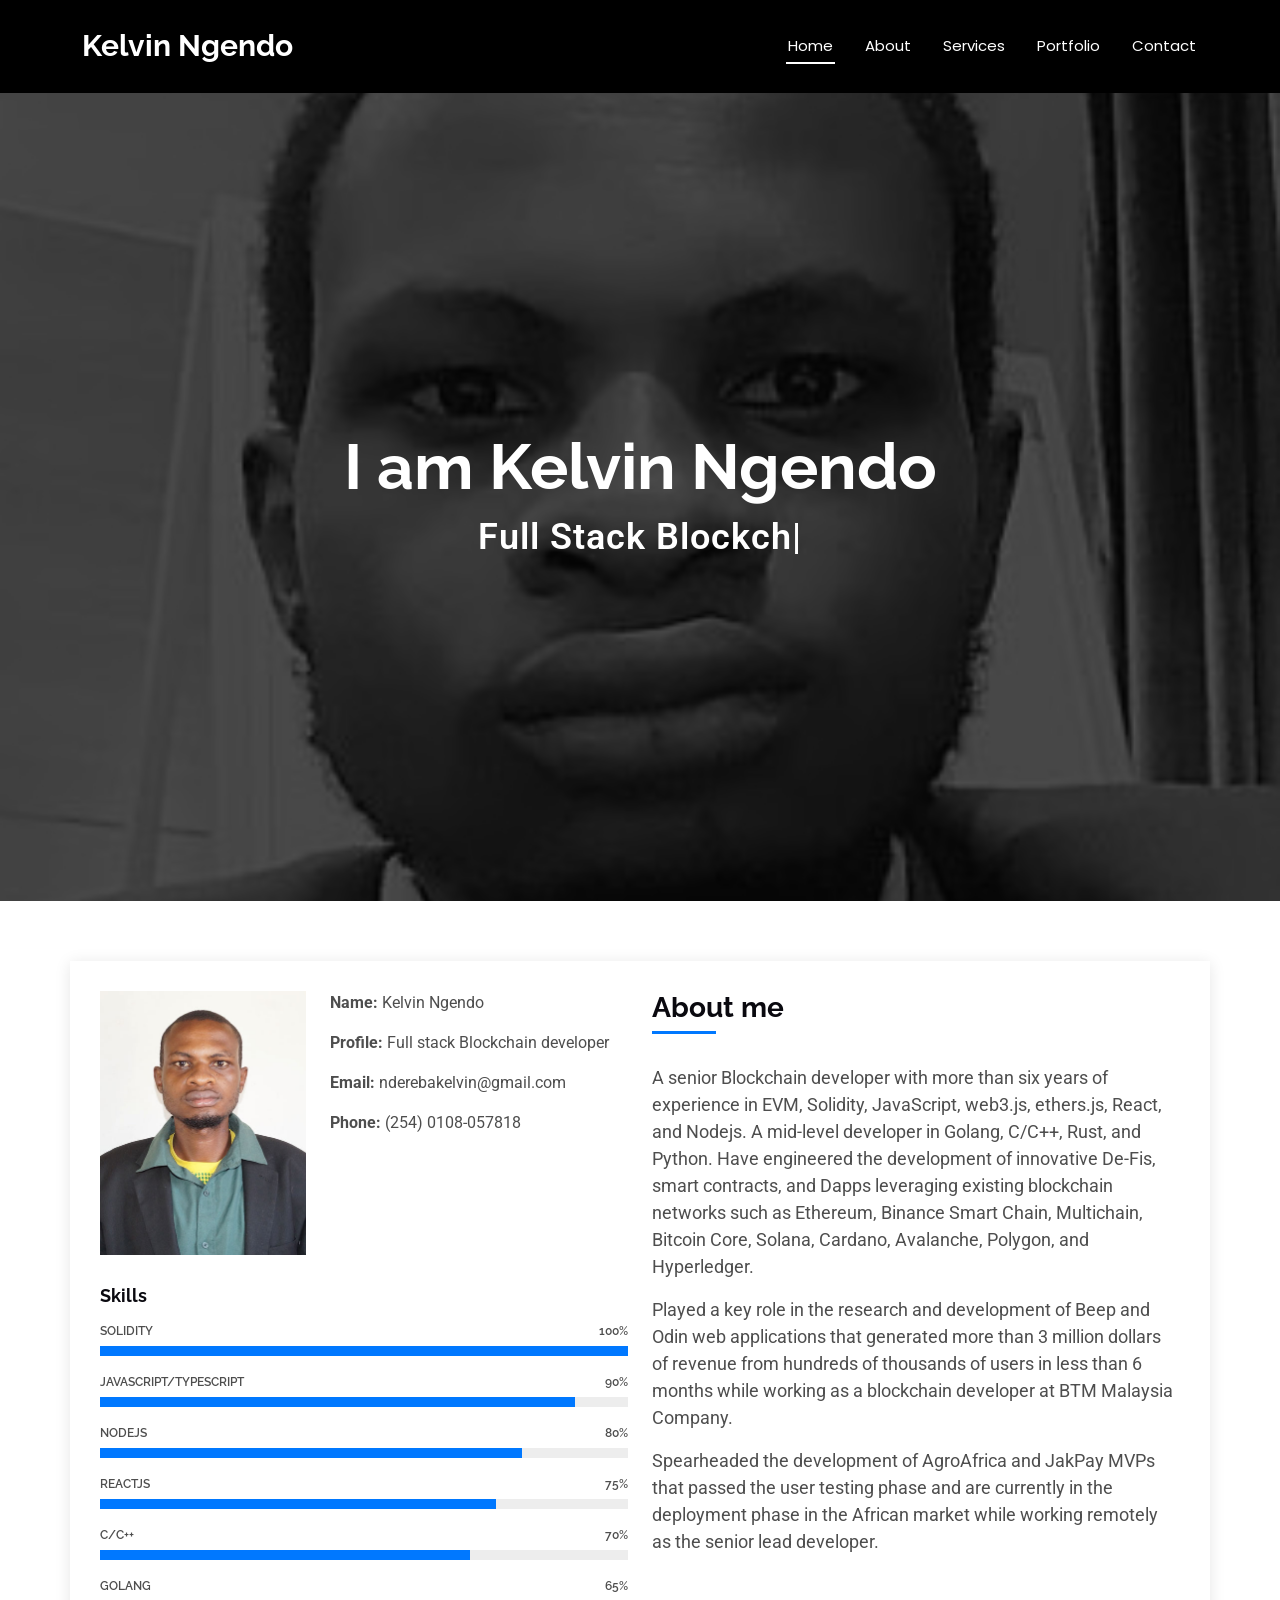
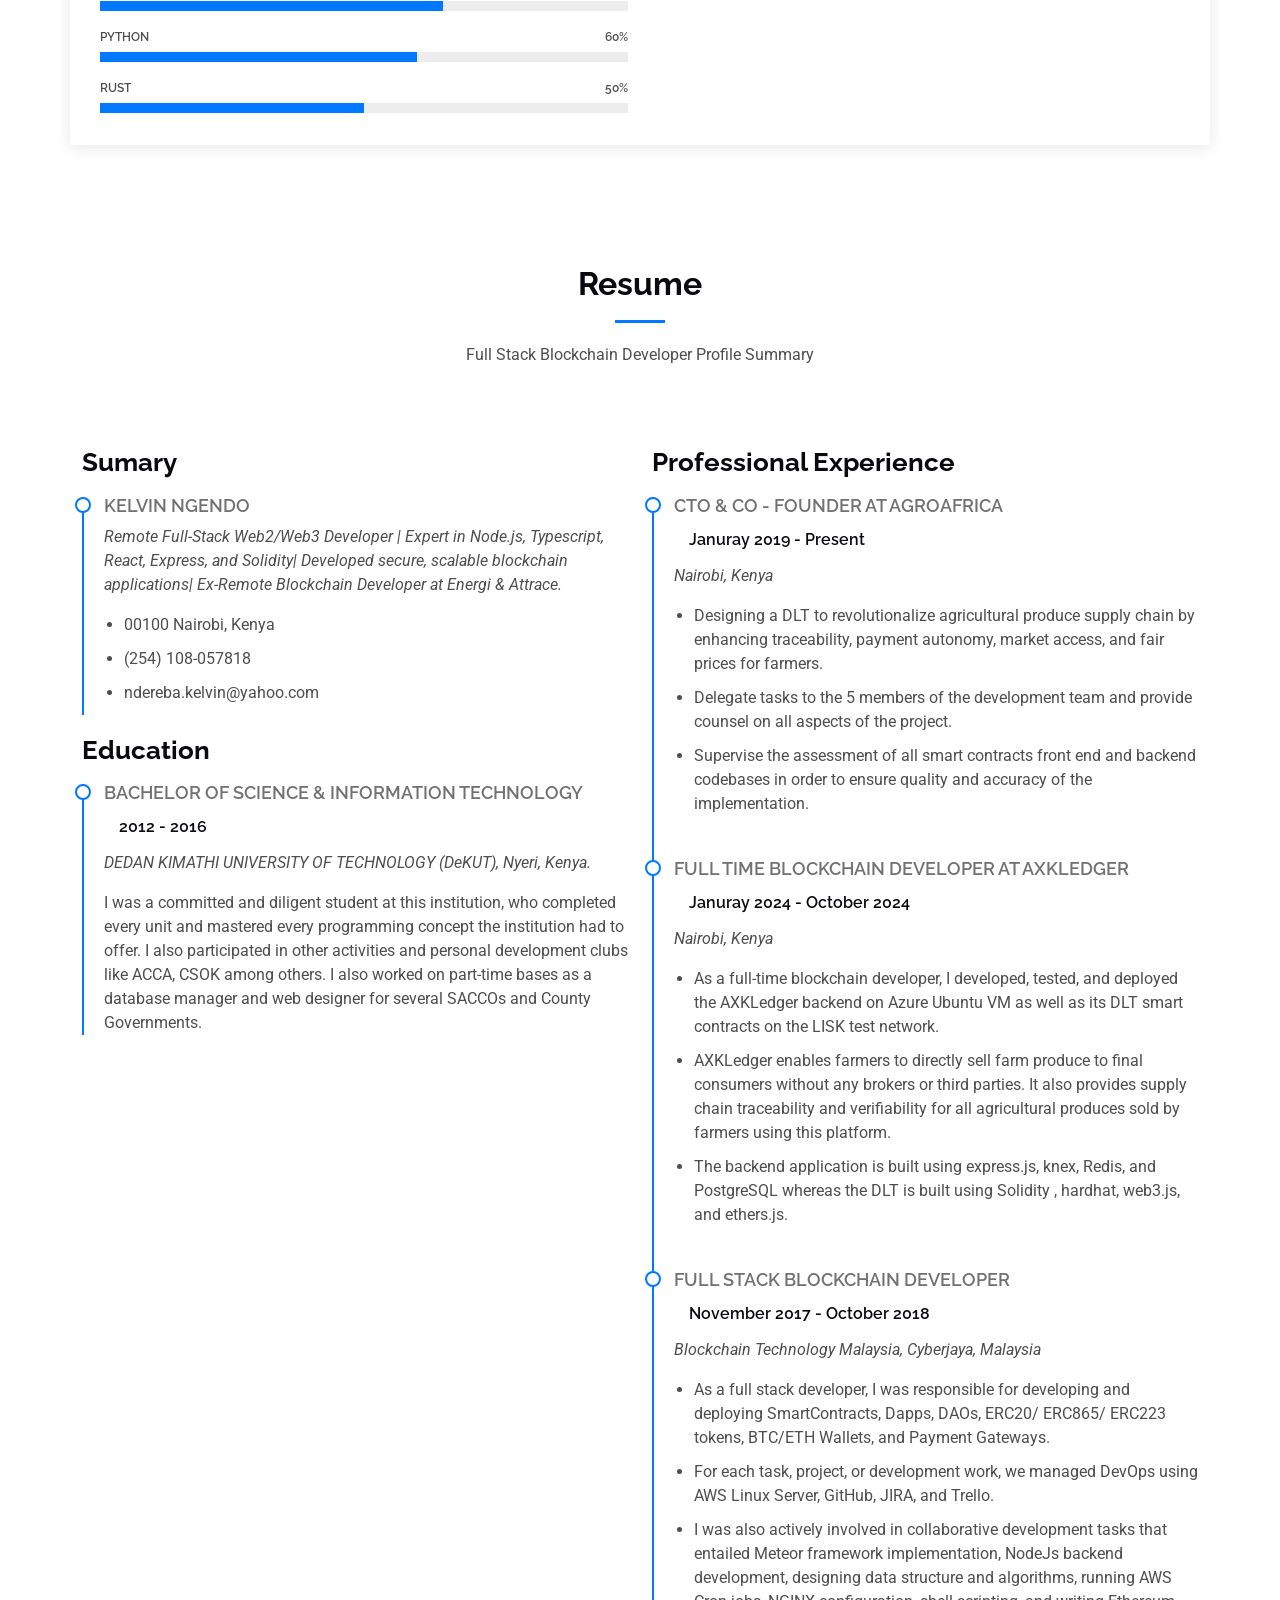
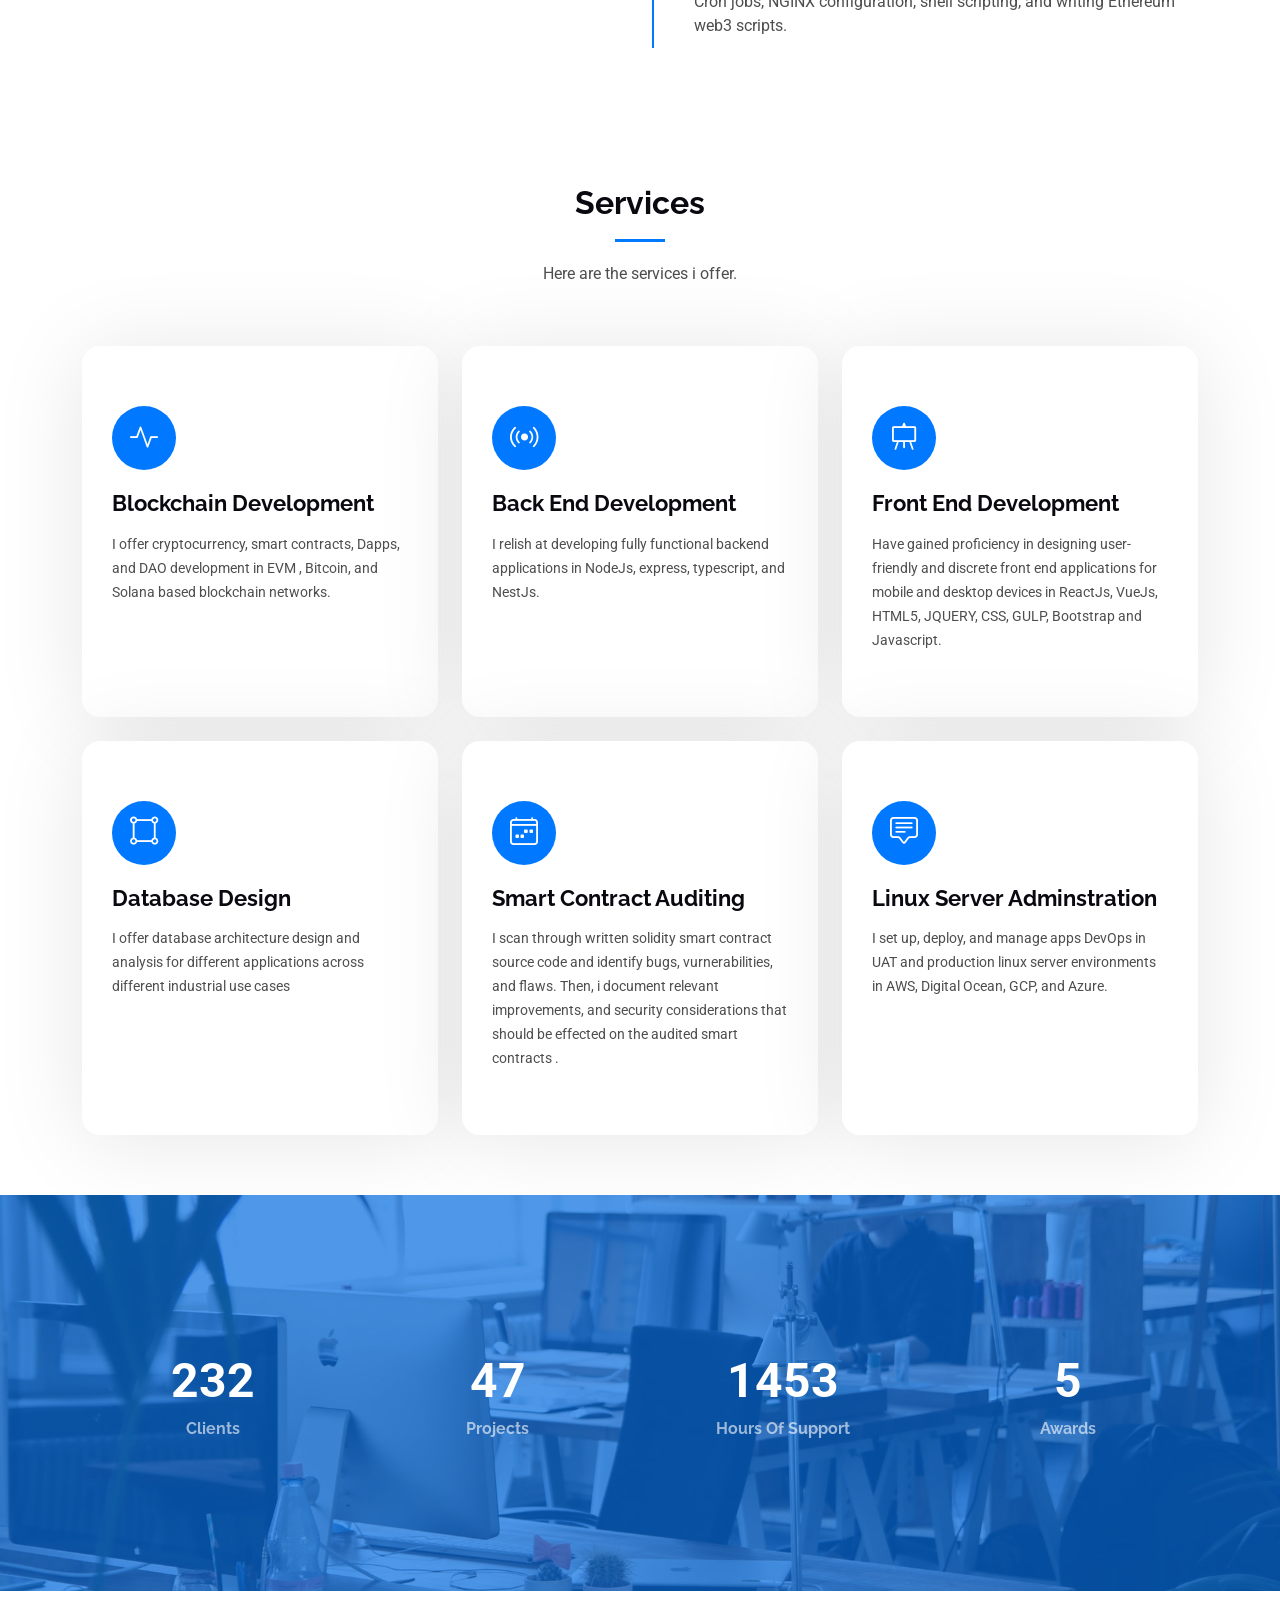
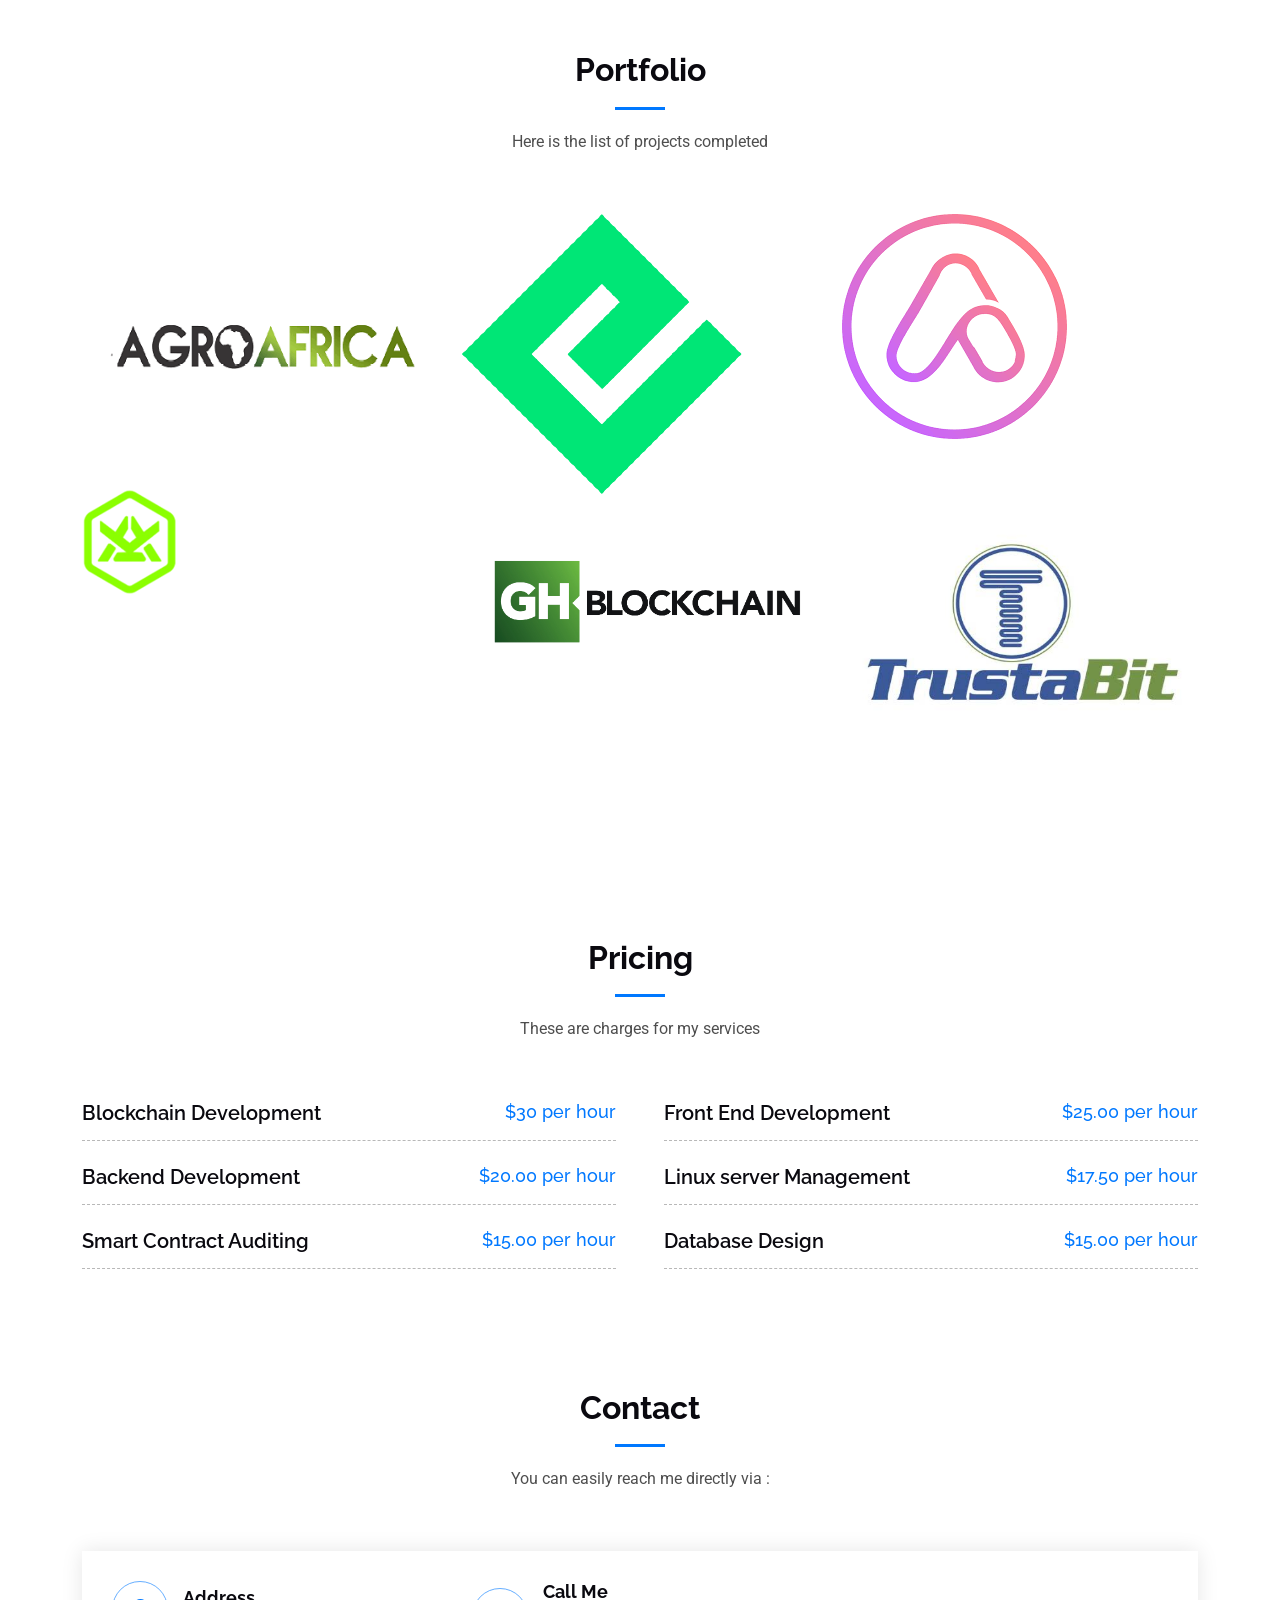
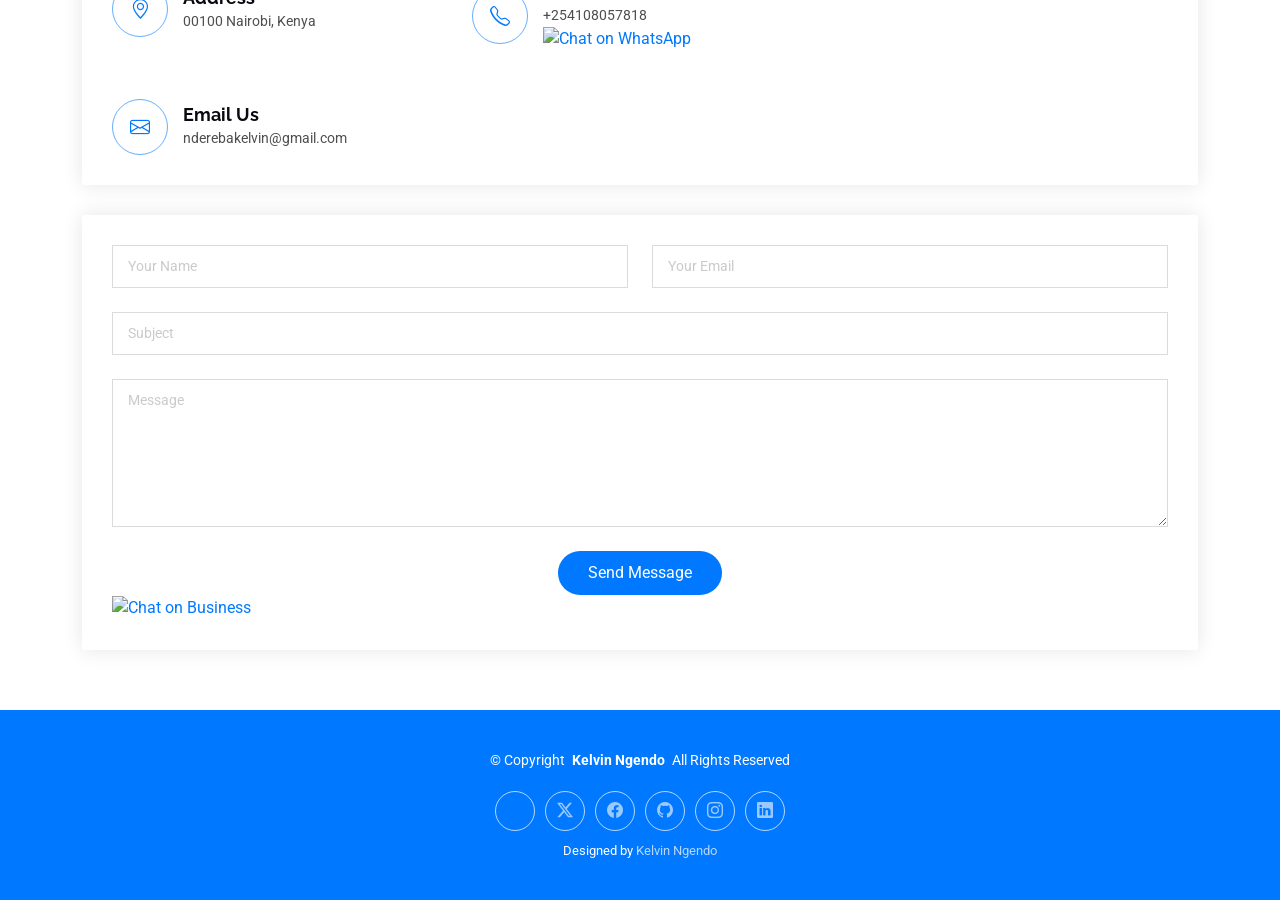
==== index.html @ bc934360 "fix-percentages-v1" ====
<!DOCTYPE html>
<html lang="en">

<head>
  <meta charset="utf-8">
  <meta content="width=device-width, initial-scale=1.0" name="viewport">
  <title>Index - Kelvin Ngendo</title>
  <meta name="description" content="">
  <meta name="keywords" content="">

  <!-- Favicons -->
  <link href="assets/img/favicon.jpg" rel="icon">
  <link href="assets/img/apple-touch-icon.png" rel="apple-touch-icon">

  <!-- Fonts -->
  <link href="https://fonts.googleapis.com" rel="preconnect">
  <link href="https://fonts.gstatic.com" rel="preconnect" crossorigin>
  <link href="https://fonts.googleapis.com/css2?family=Roboto:ital,wght@0,100;0,300;0,400;0,500;0,700;0,900;1,100;1,300;1,400;1,500;1,700;1,900&family=Poppins:ital,wght@0,100;0,200;0,300;0,400;0,500;0,600;0,700;0,800;0,900;1,100;1,200;1,300;1,400;1,500;1,600;1,700;1,800;1,900&family=Raleway:ital,wght@0,100;0,200;0,300;0,400;0,500;0,600;0,700;0,800;0,900;1,100;1,200;1,300;1,400;1,500;1,600;1,700;1,800;1,900&display=swap" rel="stylesheet">

  <!-- Vendor CSS Files -->
  <link href="assets/vendor/bootstrap/css/bootstrap.min.css" rel="stylesheet">
  <link href="assets/vendor/bootstrap-icons/bootstrap-icons.css" rel="stylesheet">
  <link href="assets/vendor/aos/aos.css" rel="stylesheet">
  <link href="assets/vendor/glightbox/css/glightbox.min.css" rel="stylesheet">
  <link href="assets/vendor/swiper/swiper-bundle.min.css" rel="stylesheet">

  <!-- Main CSS File -->
  <link href="assets/css/main.css" rel="stylesheet">

  <!-- =======================================================
  * Template Name: Kelvin Ngendo
  * Template URL: https://github.com/NderKev/Kelvin Ngendo-bootstrap-portfolio-html-template/
  * Updated: Aug 07 2024 with Bootstrap v5.3.3
  * Author: github.com/NderKev
  * License: https://github.com/NderKev/license/
  ======================================================== -->
</head>

<body class="index-page">

  <header id="header" class="header d-flex align-items-center sticky-top">
    <div class="container-fluid container-xl position-relative d-flex align-items-center justify-content-between">

      <a href="index.html" class="logo d-flex align-items-center">
        <!-- Uncomment the line below if you also wish to use an image logo -->
        <!-- <img src="assets/img/logo.png" alt=""> -->
        <h1 class="sitename">Kelvin Ngendo</h1>
      </a>

      <nav id="navmenu" class="navmenu">
        <ul>
          <li><a href="#hero" class="active">Home<br></a></li>
          <li><a href="#about">About</a></li>
          <li><a href="#services">Services</a></li>
          <li><a href="#portfolio">Portfolio</a></li>
          <!-- <li class="dropdown"><a href="#"><span>Dropdown</span> <i class="bi bi-chevron-down toggle-dropdown"></i></a>
            <ul>
              <li><a href="#">Dropdown 1</a></li>
              <li class="dropdown"><a href="#"><span>Deep Dropdown</span> <i class="bi bi-chevron-down toggle-dropdown"></i></a>
                <ul>
                  <li><a href="#">Deep Dropdown 1</a></li>
                  <li><a href="#">Deep Dropdown 2</a></li>
                  <li><a href="#">Deep Dropdown 3</a></li>
                  <li><a href="#">Deep Dropdown 4</a></li>
                  <li><a href="#">Deep Dropdown 5</a></li>
                </ul>
              </li>
              <li><a href="#">Dropdown 2</a></li>
              <li><a href="#">Dropdown 3</a></li>
              <li><a href="#">Dropdown 4</a></li>
            </ul>
          </li> -->
          <li><a href="#contact">Contact</a></li>
        </ul>
        <i class="mobile-nav-toggle d-xl-none bi bi-list"></i>
      </nav>

    </div>
  </header>

  <main class="main">

    <!-- Hero Section -->
    <section id="hero" class="hero section dark-background">

      <img src="assets/img/kev.jpg" alt="" data-aos="fade-in">

      <div class="container d-flex flex-column align-items-center justify-content-center text-center" data-aos="fade-up" data-aos-delay="100">
        <h2>I am Kelvin Ngendo</h2>
        <p><span class="typed" data-typed-items="Full Stack Blockchain Developer, Cryptographer, Freelancer"></span></p>
      </div>

    </section><!-- /Hero Section -->

    <!-- About Section -->
    <section id="about" class="about section">

      <div class="container" data-aos="fade-up" data-aos-delay="100">

        <div class="row gy-4">
          <div class="col-md-6">

            <div class="row justify-content-between gy-4">
              <div class="col-lg-5">
                <img src="assets/img/p.jpg" class="img-fluid" alt="">
              </div>
              <div class="col-lg-7 about-info">
                <p><strong>Name: </strong> <span>Kelvin Ngendo</span></p>
                <p><strong>Profile: </strong> <span>Full stack Blockchain developer</span></p>
                <p><strong>Email: </strong> <span>nderebakelvin@gmail.com</span></p>
                <p><strong>Phone: </strong> <span>(254) 0108-057818</span></p>
              </div>
            </div>

            <div class="skills-content skills-animation">

              <h5>Skills</h5>

              <div class="progress">
                <span class="skill"><span>Solidity</span> <i class="val">100%</i></span>
                <div class="progress-bar-wrap">
                  <div class="progress-bar" role="progressbar" aria-valuenow="100" aria-valuemin="0" aria-valuemax="100"></div>
                </div>
              </div><!-- End Skills Item -->

              <div class="progress">
                <span class="skill"><span>Javascript/Typescript</span> <i class="val">90%</i></span>
                <div class="progress-bar-wrap">
                  <div class="progress-bar" role="progressbar" aria-valuenow="90" aria-valuemin="0" aria-valuemax="100"></div>
                </div>
              </div><!-- End Skills Item -->

              <div class="progress">
                <span class="skill"><span>Nodejs</span> <i class="val">80%</i></span>
                <div class="progress-bar-wrap">
                  <div class="progress-bar" role="progressbar" aria-valuenow="80" aria-valuemin="0" aria-valuemax="100"></div>
                </div>
              </div><!-- End Skills Item -->

              <div class="progress">
                <span class="skill"><span>Reactjs</span> <i class="val">75%</i></span>
                <div class="progress-bar-wrap">
                  <div class="progress-bar" role="progressbar" aria-valuenow="75" aria-valuemin="0" aria-valuemax="100"></div>
                </div>
              </div><!-- End Skills Item -->

              <div class="progress">
                <span class="skill"><span>C/C++</span> <i class="val">70%</i></span>
                <div class="progress-bar-wrap">
                  <div class="progress-bar" role="progressbar" aria-valuenow="70" aria-valuemin="0" aria-valuemax="100"></div>
                </div>
              </div><!-- End Skills Item -->

              <div class="progress">
                <span class="skill"><span>Golang</span> <i class="val">65%</i></span>
                <div class="progress-bar-wrap">
                  <div class="progress-bar" role="progressbar" aria-valuenow="65" aria-valuemin="0" aria-valuemax="100"></div>
                </div>
              </div><!-- End Skills Item -->

              <div class="progress">
                <span class="skill"><span>Python</span> <i class="val">60%</i></span>
                <div class="progress-bar-wrap">
                  <div class="progress-bar" role="progressbar" aria-valuenow="60" aria-valuemin="0" aria-valuemax="100"></div>
                </div>
              </div><!-- End Skills Item -->

              <div class="progress">
                <span class="skill"><span>RUST</span> <i class="val">50%</i></span>
                <div class="progress-bar-wrap">
                  <div class="progress-bar" role="progressbar" aria-valuenow="50" aria-valuemin="0" aria-valuemax="100"></div>
                </div>
              </div><!-- End Skills Item -->

            </div>
          </div>

          <div class="col-md-6">
            <div class="about-me">
              <h4>About me</h4>
              <p>
                A senior Blockchain developer with more than six years of experience in EVM, Solidity, JavaScript,
                web3.js, ethers.js, React, and Nodejs. A mid-level developer in Golang, C/C++, Rust, and Python.
                Have engineered the development of innovative De-Fis, smart contracts, and Dapps leveraging
                existing blockchain networks such as Ethereum, Binance Smart Chain, Multichain, Bitcoin Core,
                Solana, Cardano, Avalanche, Polygon, and Hyperledger.
              </p>
              <p>
                Played a key role in the research and development of Beep and Odin web applications that
                generated more than 3 million dollars of revenue from hundreds of thousands of users in less than
                6 months while working as a blockchain developer at BTM Malaysia Company.
              </p>
              <p>
                Spearheaded the development of AgroAfrica and JakPay MVPs that passed the user testing phase
                and are currently in the deployment phase in the African market while working remotely as the
                senior lead developer.
              </p>
            </div>
          </div>
        </div>

      </div>

    </section><!-- /About Section -->

    <!-- Resume Section -->
    <section id="resume" class="resume section">

      <!-- Section Title -->
      <div class="container section-title" data-aos="fade-up">
        <h2>Resume</h2>
        <p>Full Stack Blockchain Developer Profile Summary</p>
      </div><!-- End Section Title -->

      <div class="container">

        <div class="row">

          <div class="col-lg-6" data-aos="fade-up" data-aos-delay="100">
            <h3 class="resume-title">Sumary</h3>

            <div class="resume-item pb-0">
              <h4>Kelvin Ngendo</h4>
              <p><em>Remote Full-Stack Web2/Web3 Developer | Expert in Node.js, Typescript, React, Express, and Solidity| Developed secure, scalable blockchain applications| Ex-Remote Blockchain Developer at Energi & Attrace.</em></p>
              <ul>
                <li>00100 Nairobi, Kenya</li>
                <li>(254) 108-057818</li>
                <li>ndereba.kelvin@yahoo.com</li>
              </ul>
            </div><!-- Edn Resume Item -->

            <h3 class="resume-title">Education</h3>
            <div class="resume-item">
              <h4>Bachelor of science  &amp; Information Technology </h4>
              <h5>2012 - 2016</h5>
              <p><em>DEDAN KIMATHI UNIVERSITY OF TECHNOLOGY (DeKUT), Nyeri, Kenya.</em></p>
              <p>I was a committed and diligent student at this institution, who completed every unit and mastered every programming concept the institution had to offer. I also participated in other activities and personal development clubs like ACCA, CSOK among others. I also worked on part-time bases as a database manager and web designer for several SACCOs and County Governments.</p>
            </div><!-- Edn Resume Item -->

          <!--  <div class="resume-item">
              <h4>Bachelor of Fine Arts &amp; Graphic Design</h4>
              <h5>2010 - 2014</h5>
              <p><em>Rochester Institute of Technology, Rochester, NY</em></p>
              <p>Quia nobis sequi est occaecati aut. Repudiandae et iusto quae reiciendis et quis Eius vel ratione eius unde vitae rerum voluptates asperiores voluptatem Earum molestiae consequatur neque etlon sader mart dila</p>
            </div>Edn Resume Item --> 

          </div>

          <div class="col-lg-6" data-aos="fade-up" data-aos-delay="200">
            <h3 class="resume-title">Professional Experience</h3>
         

            <div class="resume-item">
              <h4>CTO & Co - Founder at AgroAfrica</h4>
              <h5>Januray 2019 - Present</h5>
              <p><em>Nairobi, Kenya </em></p>
              <ul>
                <li>Designing a DLT to revolutionalize agricultural produce supply chain by enhancing traceability, payment autonomy, market access, and fair prices for farmers.</li>
                <li>Delegate tasks to the 5 members of the development team and provide counsel on all aspects of the project. </li>
                <li>Supervise the assessment of all smart contracts front end and backend codebases in order to ensure quality and accuracy of the implementation.</li>
              </ul>
            </div><!-- Edn Resume Item -->
            <div class="resume-item">
              <h4>Full Time Blockchain Developer at AXKLedger</h4>
              <h5>Januray 2024 - October 2024</h5>
              <p><em>Nairobi, Kenya </em></p>
              <ul>
                <li>As a full-time blockchain developer, I developed, tested, and deployed the
                  AXKLedger backend on Azure Ubuntu VM as well as its DLT smart contracts on
                  the LISK test network.</li>
                <li>AXKLedger enables farmers to directly sell farm produce to
                  final consumers without any brokers or third parties. It also provides supply chain
                  traceability and verifiability for all agricultural produces sold by farmers using this
                  platform. </li>
                <li>The backend application is built using express.js, knex, Redis, and
                  PostgreSQL whereas the DLT is built using Solidity , hardhat, web3.js, and
                  ethers.js.</li>
              </ul>
            </div><!-- Edn Resume Item -->

            <div class="resume-item">
              <h4>Full Stack blockchain Developer</h4>
              <h5>November 2017 - October 2018</h5>
              <p><em>Blockchain Technology Malaysia, Cyberjaya, Malaysia</em></p>
              <ul>
                <li>As a full stack developer, I was responsible for developing and deploying SmartContracts, Dapps, DAOs, ERC20/ ERC865/ ERC223 tokens, BTC/ETH Wallets, and Payment Gateways.  </li>
                <li> For each task, project, or development work, we managed DevOps using  AWS Linux Server, GitHub, JIRA, and Trello.</li>
                <li>I was also actively involved in collaborative development tasks that entailed Meteor framework implementation, NodeJs backend development, designing data structure and algorithms, running AWS Cron jobs, NGINX configuration, shell scripting,  and writing  Ethereum web3 scripts.</li>
              </ul>
            </div><!-- Edn Resume Item -->

          </div>

        </div>

      </div>

    </section><!-- /Resume Section -->

    <!-- Services Section -->
    <section id="services" class="services section">

      <!-- Section Title -->
      <div class="container section-title" data-aos="fade-up">
        <h2>Services</h2>
        <p>Here are the services i offer.
        </p>
      </div><!-- End Section Title -->

      <div class="container">

        <div class="row gy-4">

          <div class="col-lg-4 col-md-6" data-aos="fade-up" data-aos-delay="100">
            <div class="service-item  position-relative">
              <div class="icon">
                <i class="bi bi-activity"></i>
              </div>
              <a href="#" class="stretched-link">
                <h3>Blockchain Development</h3>
              </a>
              <p>I offer cryptocurrency, smart contracts, Dapps, and DAO development in EVM , Bitcoin, and Solana based blockchain networks.</p>
            </div>
          </div><!-- End Service Item -->

          <div class="col-lg-4 col-md-6" data-aos="fade-up" data-aos-delay="200">
            <div class="service-item position-relative">
              <div class="icon">
                <i class="bi bi-broadcast"></i>
              </div>
              <a href="#" class="stretched-link">
                <h3>Back End Development</h3>
              </a>
              <p>I relish at developing fully functional backend applications in NodeJs, express, typescript, and  NestJs.</p>
            </div>
          </div><!-- End Service Item -->

          <div class="col-lg-4 col-md-6" data-aos="fade-up" data-aos-delay="300">
            <div class="service-item position-relative">
              <div class="icon">
                <i class="bi bi-easel"></i>
              </div>
              <a href="#" class="stretched-link">
                <h3>Front End Development</h3>
              </a>
              <p>Have gained proficiency in designing user-friendly and discrete front end applications for mobile and desktop devices in ReactJs, VueJs, HTML5, JQUERY, CSS, GULP, Bootstrap and Javascript.</p>
            </div>
          </div><!-- End Service Item -->

          <div class="col-lg-4 col-md-6" data-aos="fade-up" data-aos-delay="400">
            <div class="service-item position-relative">
              <div class="icon">
                <i class="bi bi-bounding-box-circles"></i>
              </div>
              <a href="#" class="stretched-link">
                <h3>Database Design</h3>
              </a>
              <p>I offer database architecture design and analysis for different applications across different industrial use cases</p>
              <a href="#" class="stretched-link"></a>
            </div>
          </div><!-- End Service Item -->

          <div class="col-lg-4 col-md-6" data-aos="fade-up" data-aos-delay="500">
            <div class="service-item position-relative">
              <div class="icon">
                <i class="bi bi-calendar4-week"></i>
              </div>
              <a href="#" class="stretched-link">
                <h3>Smart Contract Auditing</h3>
              </a>
              <p> I scan through written solidity smart contract source code and identify bugs, vurnerabilities, and flaws. Then, i document relevant improvements, and security considerations that should be effected on the audited smart contracts .</p>
              <a href="#" class="stretched-link"></a>
            </div>
          </div><!-- End Service Item -->

          <div class="col-lg-4 col-md-6" data-aos="fade-up" data-aos-delay="600">
            <div class="service-item position-relative">
              <div class="icon">
                <i class="bi bi-chat-square-text"></i>
              </div>
              <a href="#" class="stretched-link">
                <h3>Linux Server Adminstration</h3>
              </a>
              <p> I set up, deploy, and manage apps DevOps in UAT and production linux server environments in AWS, Digital Ocean, GCP, and Azure. </p>
              <a href="#" class="stretched-link"></a>
            </div>
          </div><!-- End Service Item -->

        </div>

      </div>

    </section><!-- /Services Section -->

    <!-- Stats Section -->
    <section id="stats" class="stats section accent-background">

      <img src="assets/img/stats-bg.jpg" alt="" data-aos="fade-in">

      <div class="container position-relative" data-aos="fade-up" data-aos-delay="100">

        <div class="row gy-4">

          <div class="col-lg-3 col-md-6">
            <div class="stats-item text-center w-100 h-100">
              <span data-purecounter-start="0" data-purecounter-end="232" data-purecounter-duration="0" class="purecounter">232</span>
              <p>Clients</p>
            </div>
          </div><!-- End Stats Item -->

          <div class="col-lg-3 col-md-6">
            <div class="stats-item text-center w-100 h-100">
              <span data-purecounter-start="0" data-purecounter-end="47" data-purecounter-duration="0" class="purecounter">521</span>
              <p>Projects</p>
            </div>
          </div><!-- End Stats Item -->

          <div class="col-lg-3 col-md-6">
            <div class="stats-item text-center w-100 h-100">
              <span data-purecounter-start="0" data-purecounter-end="1453" data-purecounter-duration="0" class="purecounter">1453</span>
              <p>Hours Of Support</p>
            </div>
          </div><!-- End Stats Item -->

          <div class="col-lg-3 col-md-6">
            <div class="stats-item text-center w-100 h-100">
              <span data-purecounter-start="0" data-purecounter-end="5" data-purecounter-duration="0" class="purecounter">32</span>
              <p>Awards</p>
            </div>
          </div><!-- End Stats Item -->

        </div>

      </div>

    </section><!-- /Stats Section -->

    <!-- Portfolio Section -->
    <section id="portfolio" class="portfolio section">

      <!-- Section Title -->
      <div class="container section-title" data-aos="fade-up">
        <h2>Portfolio</h2>
        <p>Here is the list of projects completed</p>
      </div><!-- End Section Title -->

      <div class="container">

        <div class="isotope-layout" data-default-filter="*" data-layout="masonry" data-sort="original-order">

         <!-- <ul class="portfolio-filters isotope-filters" data-aos="fade-up" data-aos-delay="100">
            <li data-filter="*" class="filter-active">All</li>
            <li data-filter=".filter-app">App</li>
            <li data-filter=".filter-product">Product</li>
            <li data-filter=".filter-branding">Branding</li>
            <li data-filter=".filter-books">Books</li>
          </ul> End Portfolio Filters -->

          <div class="row gy-4 isotope-container" data-aos="fade-up" data-aos-delay="200">

            <div class="col-lg-4 col-md-6 portfolio-item isotope-item filter-app">
              <img src="assets/img/portfolio/agroafrica.png" class="img-fluid" alt="">
              <div class="portfolio-info">
                <h4>AgroAfrica</h4>
                <p>A blockchain ledger Dapp for African Farmers</p>
                <a href="assets/img/portfolio/agroafrica.png" title="AgroAfrica" data-gallery="portfolio-gallery-app" class="glightbox preview-link"><i class="bi bi-zoom-in"></i></a>
                <a href="https://www.github.com/AgroAfrica" title="More Details" class="details-link"><i class="bi bi-link-45deg"></i></a>
              </div>
            </div><!-- End Portfolio Item -->

            <div class="col-lg-4 col-md-6 portfolio-item isotope-item filter-product">
              <img src="assets/img/portfolio/energy.png" class="img-fluid" alt="">
              <div class="portfolio-info">
                <h4>Energi</h4>
                <p>The safest EVM blockchain for everyone</p>
                <a href="assets/img/portfolio/energy.png" title="Energi" data-gallery="portfolio-gallery-product" class="glightbox preview-link"><i class="bi bi-zoom-in"></i></a>
                <a href="https://energi.world" title="More Details" class="details-link"><i class="bi bi-link-45deg"></i></a>
              </div>
            </div><!-- End Portfolio Item -->

            <div class="col-lg-4 col-md-6 portfolio-item isotope-item filter-branding">
              <img src="assets/img/portfolio/attrace.png" class="img-fluid" alt="">
              <div class="portfolio-info">
                <h4>Attrace</h4>
                <p>Referral protocol for web3</p>
                <a href="assets/img/portfolio/attrace.png" title="Attrace" data-gallery="portfolio-gallery-branding" class="glightbox preview-link"><i class="bi bi-zoom-in"></i></a>
                <a href="https://attrace.com" title="More Details" class="details-link"><i class="bi bi-link-45deg"></i></a>
              </div>
            </div><!-- End Portfolio Item -->

            <div class="col-lg-4 col-md-6 portfolio-item isotope-item filter-app">
              <img src="assets/img/portfolio/trustabit.jpeg" class="img-fluid" alt="">
              <div class="portfolio-info">
                <h4>Trustabit</h4>
                <p>Tokenizing delayed flights</p>
                <a href="assets/img/portfolio/trustabit.jpeg" title="TrustAbit" data-gallery="portfolio-gallery-app" class="glightbox preview-link"><i class="bi bi-zoom-in"></i></a>
                <a href="https://www.startengine.com/trustabit1" title="More Details" class="details-link"><i class="bi bi-link-45deg"></i></a>
              </div>
            </div>

            <div class="col-lg-4 col-md-6 portfolio-item isotope-item filter-books">
              <img src="assets/img/portfolio/axkl.png" class="img-fluid" alt="">
              <div class="portfolio-info">
                <h4>AXK Ledger</h4>
                <p>A blockchain ledger for african farmers</p>
                <a href="assets/img/portfolio/axkl.png" title="AxkLedger" data-gallery="portfolio-gallery-book" class="glightbox preview-link"><i class="bi bi-zoom-in"></i></a>
                <a href="https://www.axkl.org" title="More Details" class="details-link"><i class="bi bi-link-45deg"></i></a>
              </div>
            </div><!-- End Portfolio Item -->



           <!-- End Portfolio Item -->

            <div class="col-lg-4 col-md-6 portfolio-item isotope-item filter-product">
              <img src="assets/img/portfolio/gandh.png" class="img-fluid" alt="">
              <div class="portfolio-info">
                <h4>G and H Blockchain</h4>
                <p>As the lead blockchain developer, I was responsible for developing, testing,
                  integration, and deployment of the AgroAfrica Blockchain Application that enabled
                  farmers to sell their produce globally directly eliminating any third parties.</p>
                <a href="assets/img/portfolio/gandh.png" title="gandh" data-gallery="portfolio-gallery-product" class="glightbox preview-link"><i class="bi bi-zoom-in"></i></a>
                <a href="https://www.gandblockchain.com" title="More Details" class="details-link"><i class="bi bi-link-45deg"></i></a>
              </div>
            </div>
            
            
            <!-- End Portfolio Item 

            <div class="col-lg-4 col-md-6 portfolio-item isotope-item filter-branding">
              <img src="assets/img/portfolio/branding-2.jpg" class="img-fluid" alt="">
              <div class="portfolio-info">
                <h4>Branding 2</h4>
                <p>Lorem ipsum, dolor sit amet consectetur</p>
                <a href="assets/img/portfolio/branding-2.jpg" title="Branding 2" data-gallery="portfolio-gallery-branding" class="glightbox preview-link"><i class="bi bi-zoom-in"></i></a>
                <a href="portfolio-details.html" title="More Details" class="details-link"><i class="bi bi-link-45deg"></i></a>
              </div>
            </div><!-- End Portfolio Item 

            <div class="col-lg-4 col-md-6 portfolio-item isotope-item filter-books">
              <img src="assets/img/portfolio/books-2.jpg" class="img-fluid" alt="">
              <div class="portfolio-info">
                <h4>Books 2</h4>
                <p>Lorem ipsum, dolor sit amet consectetur</p>
                <a href="assets/img/portfolio/books-2.jpg" title="Branding 2" data-gallery="portfolio-gallery-book" class="glightbox preview-link"><i class="bi bi-zoom-in"></i></a>
                <a href="portfolio-details.html" title="More Details" class="details-link"><i class="bi bi-link-45deg"></i></a>
              </div>
            </div><!-- End Portfolio Item 

            <div class="col-lg-4 col-md-6 portfolio-item isotope-item filter-app">
              <img src="assets/img/portfolio/app-3.jpg" class="img-fluid" alt="">
              <div class="portfolio-info">
                <h4>App 3</h4>
                <p>Lorem ipsum, dolor sit amet consectetur</p>
                <a href="assets/img/portfolio/app-3.jpg" title="App 3" data-gallery="portfolio-gallery-app" class="glightbox preview-link"><i class="bi bi-zoom-in"></i></a>
                <a href="portfolio-details.html" title="More Details" class="details-link"><i class="bi bi-link-45deg"></i></a>
              </div>
            </div><!-- End Portfolio Item 

            <div class="col-lg-4 col-md-6 portfolio-item isotope-item filter-product">
              <img src="assets/img/portfolio/product-3.jpg" class="img-fluid" alt="">
              <div class="portfolio-info">
                <h4>Product 3</h4>
                <p>Lorem ipsum, dolor sit amet consectetur</p>
                <a href="assets/img/portfolio/product-3.jpg" title="Product 3" data-gallery="portfolio-gallery-product" class="glightbox preview-link"><i class="bi bi-zoom-in"></i></a>
                <a href="portfolio-details.html" title="More Details" class="details-link"><i class="bi bi-link-45deg"></i></a>
              </div>
            </div><!-- End Portfolio Item 

            <div class="col-lg-4 col-md-6 portfolio-item isotope-item filter-branding">
              <img src="assets/img/portfolio/branding-3.jpg" class="img-fluid" alt="">
              <div class="portfolio-info">
                <h4>Branding 3</h4>
                <p>Lorem ipsum, dolor sit amet consectetur</p>
                <a href="assets/img/portfolio/branding-3.jpg" title="Branding 2" data-gallery="portfolio-gallery-branding" class="glightbox preview-link"><i class="bi bi-zoom-in"></i></a>
                <a href="portfolio-details.html" title="More Details" class="details-link"><i class="bi bi-link-45deg"></i></a>
              </div>
            </div><!-- End Portfolio Item 

            <div class="col-lg-4 col-md-6 portfolio-item isotope-item filter-books">
              <img src="assets/img/portfolio/books-3.jpg" class="img-fluid" alt="">
              <div class="portfolio-info">
                <h4>Books 3</h4>
                <p>Lorem ipsum, dolor sit amet consectetur</p>
                <a href="assets/img/portfolio/books-3.jpg" title="Branding 3" data-gallery="portfolio-gallery-book" class="glightbox preview-link"><i class="bi bi-zoom-in"></i></a>
                <a href="portfolio-details.html" title="More Details" class="details-link"><i class="bi bi-link-45deg"></i></a>
              </div>
            </div>End Portfolio Item -->

          </div><!-- End Portfolio Container -->

        </div>

      </div>

    </section><!-- /Portfolio Section -->

    <!-- Pricing Section -->
   <section id="pricing" class="pricing section">

      <!-- Section Title -->
      <div class="container section-title" data-aos="fade-up">
        <h2>Pricing</h2>
        <p> These are charges for my services 
        </p>
      </div><!-- End Section Title -->

      <div class="container" data-aos="fade-up" data-aos-delay="100">

        <div class="row gy-4 gx-lg-5">

          <div class="col-lg-6">
            <div class="pricing-item d-flex justify-content-between">
              <h3>Blockchain Development</h3>
              <h4>$30 per hour</h4>
            </div>
          </div><!-- End Pricing Item -->

          <div class="col-lg-6">
            <div class="pricing-item d-flex justify-content-between">
              <h3>Front End Development </h3>
              <h4>$25.00 per hour </h4>
            </div>
          </div><!-- End Pricing Item -->

          <div class="col-lg-6">
            <div class="pricing-item d-flex justify-content-between">
              <h3>Backend Development</h3>
              <h4>$20.00 per hour </h4>
            </div>
          </div><!-- End Pricing Item -->

          <div class="col-lg-6">
            <div class="pricing-item d-flex justify-content-between">
              <h3>Linux server Management</h3>
              <h4>$17.50 per hour</h4>
            </div>
          </div><!-- End Pricing Item -->

          <div class="col-lg-6">
            <div class="pricing-item d-flex justify-content-between">
              <h3>Smart Contract Auditing</h3>
              <h4>$15.00 per hour</h4>
            </div>
          </div><!-- End Pricing Item -->

          <div class="col-lg-6">
            <div class="pricing-item d-flex justify-content-between">
              <h3>Database Design </h3>
              <h4>$15.00 per hour</h4>
            </div>
          </div><!-- End Pricing Item -->

        </div>

      </div>

    </section><!-- /Pricing Section -->

    <!-- Faq Section 
    <section id="faq" class="faq section">

      <div class="container">

        <div class="row gy-4">

          <div class="col-lg-4" data-aos="fade-up" data-aos-delay="100">
            <div class="content px-xl-5">
              <h3><span>Frequently Asked </span><strong>Questions</strong></h3>
              <p>
                Lorem ipsum dolor sit amet, consectetur adipiscing elit, sed do eiusmod tempor incididunt ut labore et dolore magna aliqua. Duis aute irure dolor in reprehenderit
              </p>
            </div>
          </div>

          <div class="col-lg-8" data-aos="fade-up" data-aos-delay="200">

            <div class="faq-container">
              <div class="faq-item faq-active">
                <h3><span class="num">1.</span> <span>Non consectetur a erat nam at lectus urna duis?</span></h3>
                <div class="faq-content">
                  <p>Feugiat pretium nibh ipsum consequat. Tempus iaculis urna id volutpat lacus laoreet non curabitur gravida. Venenatis lectus magna fringilla urna porttitor rhoncus dolor purus non.</p>
                </div>
                <i class="faq-toggle bi bi-chevron-right"></i>
              </div> End Faq item

              <div class="faq-item">
                <h3><span class="num">2.</span> <span>Feugiat scelerisque varius morbi enim nunc faucibus a pellentesque?</span></h3>
                <div class="faq-content">
                  <p>Dolor sit amet consectetur adipiscing elit pellentesque habitant morbi. Id interdum velit laoreet id donec ultrices. Fringilla phasellus faucibus scelerisque eleifend donec pretium. Est pellentesque elit ullamcorper dignissim. Mauris ultrices eros in cursus turpis massa tincidunt dui.</p>
                </div>
                <i class="faq-toggle bi bi-chevron-right"></i>
              </div><!-- End Faq item

              <div class="faq-item">
                <h3><span class="num">3.</span> <span>Dolor sit amet consectetur adipiscing elit pellentesque?</span></h3>
                <div class="faq-content">
                  <p>Eleifend mi in nulla posuere sollicitudin aliquam ultrices sagittis orci. Faucibus pulvinar elementum integer enim. Sem nulla pharetra diam sit amet nisl suscipit. Rutrum tellus pellentesque eu tincidunt. Lectus urna duis convallis convallis tellus. Urna molestie at elementum eu facilisis sed odio morbi quis</p>
                </div>
                <i class="faq-toggle bi bi-chevron-right"></i>
              </div><!-- End Faq item

              <div class="faq-item">
                <h3><span class="num">4.</span> <span>Ac odio tempor orci dapibus. Aliquam eleifend mi in nulla?</span></h3>
                <div class="faq-content">
                  <p>Dolor sit amet consectetur adipiscing elit pellentesque habitant morbi. Id interdum velit laoreet id donec ultrices. Fringilla phasellus faucibus scelerisque eleifend donec pretium. Est pellentesque elit ullamcorper dignissim. Mauris ultrices eros in cursus turpis massa tincidunt dui.</p>
                </div>
                <i class="faq-toggle bi bi-chevron-right"></i>
              </div><!-- End Faq item

              <div class="faq-item">
                <h3><span class="num">5.</span> <span>Tempus quam pellentesque nec nam aliquam sem et tortor consequat?</span></h3>
                <div class="faq-content">
                  <p>Molestie a iaculis at erat pellentesque adipiscing commodo. Dignissim suspendisse in est ante in. Nunc vel risus commodo viverra maecenas accumsan. Sit amet nisl suscipit adipiscing bibendum est. Purus gravida quis blandit turpis cursus in</p>
                </div>
                <i class="faq-toggle bi bi-chevron-right"></i>
              </div><!-- End Faq item

            </div>

          </div>
        </div>

      </div> 

    </section>/Faq Section -->

    <!-- Testimonials Section 
    <section id="testimonials" class="testimonials section accent-background">

      <img src="assets/img/testimonials-bg.jpg" class="testimonials-bg" alt="">

      <div class="container" data-aos="fade-up" data-aos-delay="100">

        <div class="swiper init-swiper">
          <script type="application/json" class="swiper-config">
            {
              "loop": true,
              "speed": 600,
              "autoplay": {
                "delay": 5000
              },
              "slidesPerView": "auto",
              "pagination": {
                "el": ".swiper-pagination",
                "type": "bullets",
                "clickable": true
              }
            }
          </script>
          <div class="swiper-wrapper">

            <div class="swiper-slide">
              <div class="testimonial-item">
                <img src="assets/img/testimonials/testimonials-1.jpg" class="testimonial-img" alt="">
                <h3>Saul Goodman</h3>
                <h4>Ceo &amp; Founder</h4>
                <div class="stars">
                  <i class="bi bi-star-fill"></i><i class="bi bi-star-fill"></i><i class="bi bi-star-fill"></i><i class="bi bi-star-fill"></i><i class="bi bi-star-fill"></i>
                </div>
                <p>
                  <i class="bi bi-quote quote-icon-left"></i>
                  <span>Proin iaculis purus consequat sem cure digni ssim donec porttitora entum suscipit rhoncus. Accusantium quam, ultricies eget id, aliquam eget nibh et. Maecen aliquam, risus at semper.</span>
                  <i class="bi bi-quote quote-icon-right"></i>
                </p>
              </div>
            </div><!-- End testimonial item 

            <div class="swiper-slide">
              <div class="testimonial-item">
                <img src="assets/img/testimonials/testimonials-2.jpg" class="testimonial-img" alt="">
                <h3>Sara Wilsson</h3>
                <h4>Designer</h4>
                <div class="stars">
                  <i class="bi bi-star-fill"></i><i class="bi bi-star-fill"></i><i class="bi bi-star-fill"></i><i class="bi bi-star-fill"></i><i class="bi bi-star-fill"></i>
                </div>
                <p>
                  <i class="bi bi-quote quote-icon-left"></i>
                  <span>Export tempor illum tamen malis malis eram quae irure esse labore quem cillum quid cillum eram malis quorum velit fore eram velit sunt aliqua noster fugiat irure amet legam anim culpa.</span>
                  <i class="bi bi-quote quote-icon-right"></i>
                </p>
              </div>
            </div><!-- End testimonial item 

            <div class="swiper-slide">
              <div class="testimonial-item">
                <img src="assets/img/testimonials/testimonials-3.jpg" class="testimonial-img" alt="">
                <h3>Jena Karlis</h3>
                <h4>Store Owner</h4>
                <div class="stars">
                  <i class="bi bi-star-fill"></i><i class="bi bi-star-fill"></i><i class="bi bi-star-fill"></i><i class="bi bi-star-fill"></i><i class="bi bi-star-fill"></i>
                </div>
                <p>
                  <i class="bi bi-quote quote-icon-left"></i>
                  <span>Enim nisi quem export duis labore cillum quae magna enim sint quorum nulla quem veniam duis minim tempor labore quem eram duis noster aute amet eram fore quis sint minim.</span>
                  <i class="bi bi-quote quote-icon-right"></i>
                </p>
              </div>
            </div><!-- End testimonial item 

            <div class="swiper-slide">
              <div class="testimonial-item">
                <img src="assets/img/testimonials/testimonials-4.jpg" class="testimonial-img" alt="">
                <h3>Matt Brandon</h3>
                <h4>Freelancer</h4>
                <div class="stars">
                  <i class="bi bi-star-fill"></i><i class="bi bi-star-fill"></i><i class="bi bi-star-fill"></i><i class="bi bi-star-fill"></i><i class="bi bi-star-fill"></i>
                </div>
                <p>
                  <i class="bi bi-quote quote-icon-left"></i>
                  <span>Fugiat enim eram quae cillum dolore dolor amet nulla culpa multos export minim fugiat minim velit minim dolor enim duis veniam ipsum anim magna sunt elit fore quem dolore labore illum veniam.</span>
                  <i class="bi bi-quote quote-icon-right"></i>
                </p>
              </div>
            </div><!-- End testimonial item 

            <div class="swiper-slide">
              <div class="testimonial-item">
                <img src="assets/img/testimonials/testimonials-5.jpg" class="testimonial-img" alt="">
                <h3>John Larson</h3>
                <h4>Entrepreneur</h4>
                <div class="stars">
                  <i class="bi bi-star-fill"></i><i class="bi bi-star-fill"></i><i class="bi bi-star-fill"></i><i class="bi bi-star-fill"></i><i class="bi bi-star-fill"></i>
                </div>
                <p>
                  <i class="bi bi-quote quote-icon-left"></i>
                  <span>Quis quorum aliqua sint quem legam fore sunt eram irure aliqua veniam tempor noster veniam enim culpa labore duis sunt culpa nulla illum cillum fugiat legam esse veniam culpa fore nisi cillum quid.</span>
                  <i class="bi bi-quote quote-icon-right"></i>
                </p>
              </div>
            </div><!-- End testimonial item 

          </div>
          <div class="swiper-pagination"></div>
        </div>

      </div>

    </section>/Testimonials Section -->

    <!-- Contact Section -->
    <section id="contact" class="contact section">

      <!-- Section Title -->
      <div class="container section-title" data-aos="fade-up">
        <h2>Contact</h2>
        <p>You can easily reach me directly via : </p>
      </div><!-- End Section Title -->

      <div class="container" data-aos="fade-up" data-aos-delay="100">

        <div class="info-wrap" data-aos="fade-up" data-aos-delay="200">
          <div class="row gy-5">

            <div class="col-lg-4">
              <div class="info-item d-flex align-items-center">
                <i class="bi bi-geo-alt flex-shrink-0"></i>
                <div>
                  <h3>Address</h3>
                  <p>00100 Nairobi, Kenya</p>
                </div>
              </div>
            </div><!-- End Info Item -->

            <div class="col-lg-4">
              <div class="info-item d-flex align-items-center">
                <i class="bi bi-telephone flex-shrink-0"></i>
                <div>
                  <h3>Call Me</h3>
                  <p>+254108057818</p>
                  <a aria-label="Chat on WhatsApp" href="https://wa.me/254743039398"> <img alt="Chat on WhatsApp" src="assets/img/WhatsAppButtonGreenSmall.png" />
                    <a />
                </div>
              </div>
            </div><!-- End Info Item -->

            <div class="col-lg-4">
              <div class="info-item d-flex align-items-center">
                <i class="bi bi-envelope flex-shrink-0"></i>
                <div>
                  <h3>Email Us</h3>
                  <p>nderebakelvin@gmail.com</p>
                </div>
              </div>
            </div><!-- End Info Item -->

          </div>
        </div>

        <form action="forms/contact.php" method="post" class="php-email-form" data-aos="fade-up" data-aos-delay="300">
          <div class="row gy-4">

            <div class="col-md-6">
              <input type="text" name="name" class="form-control" placeholder="Your Name" required="">
            </div>

            <div class="col-md-6 ">
              <input type="email" class="form-control" name="email" placeholder="Your Email" required="">
            </div>

            <div class="col-md-12">
              <input type="text" class="form-control" name="subject" placeholder="Subject" required="">
            </div>

            <div class="col-md-12">
              <textarea class="form-control" name="message" rows="6" placeholder="Message" required=""></textarea>
            </div>

            <div class="col-md-12 text-center">
              <div class="loading">Loading</div>
              <div class="error-message"></div>
              <div class="sent-message">Your message has been sent. Thank you!</div>

              <button type="submit">Send Message</button>
            </div>
             
          </div>
          
            <a aria-label="Chat on WhatsApp Business" href="https://wa.me/254108057818"> <img alt="Chat on Business" src="assets/img/WhatsAppButtonGreenLarge.png" />
              <a />
        </form><!-- End Contact Form -->

      </div>

    </section><!-- /Contact Section -->

  </main>

  <footer id="footer" class="footer accent-background">

    <div class="container">
      <div class="copyright text-center ">
        <p>© <span>Copyright</span> <strong class="px-1 sitename">Kelvin Ngendo</strong> <span>All Rights Reserved</span></p>
      </div>
      <div class="social-links d-flex justify-content-center">
        <a href="https://x.com/nderebakelvin/"><i class="bi bi-twitter-x"></i></a>
        <a href="https://facebook.com/YutManDevelopers/"><i class="bi bi-facebook"></i></a>
        <a href="https://github.com/NderKev/"><i class="bi bi-github"></i></a>
        <a href=""><i class="bi bi-instagram"></i></a>
        <a href="https://www.linkedin.com/in/kelvin-ngendo-3a014098/"><i class="bi bi-linkedin"></i></a>
      </div>
      <div class="credits">
        <!-- All the links in the footer should remain intact. -->
        <!-- You can delete the links only if you've purchased the pro version. -->
        <!-- Licensing information: https://github.com/NderKev/license/ -->
        <!-- Purchase the pro version with working PHP/AJAX contact form: [buy-url] -->
        Designed by <a href="https://github.com/NderKev/">Kelvin Ngendo</a>
      </div>
    </div>

  </footer>

  <!-- Scroll Top -->
  <a href="#" id="scroll-top" class="scroll-top d-flex align-items-center justify-content-center"><i class="bi bi-arrow-up-short"></i></a>

  <!-- Preloader -->
  <div id="preloader"></div>

  <!-- Vendor JS Files -->
  <script src="assets/vendor/bootstrap/js/bootstrap.bundle.min.js"></script>
  <script src="assets/vendor/php-email-form/validate.js"></script>
  <script src="assets/vendor/aos/aos.js"></script>
  <script src="assets/vendor/typed.js/typed.umd.js"></script>
  <script src="assets/vendor/waypoints/noframework.waypoints.js"></script>
  <script src="assets/vendor/purecounter/purecounter_vanilla.js"></script>
  <script src="assets/vendor/glightbox/js/glightbox.min.js"></script>
  <script src="assets/vendor/imagesloaded/imagesloaded.pkgd.min.js"></script>
  <script src="assets/vendor/isotope-layout/isotope.pkgd.min.js"></script>
  <script src="assets/vendor/swiper/swiper-bundle.min.js"></script>

  <!-- Main JS File -->
  <script src="assets/js/main.js"></script>

</body>

</html>
---- assets/css/main.css ----
/**
* Template Name: DevFolio
* Template URL: https://bootstrapmade.com/devfolio-bootstrap-portfolio-html-template/
* Updated: Aug 07 2024 with Bootstrap v5.3.3
* Author: BootstrapMade.com
* License: https://bootstrapmade.com/license/
*/

/*--------------------------------------------------------------
# Font & Color Variables
# Help: https://bootstrapmade.com/color-system/
--------------------------------------------------------------*/
/* Fonts */
:root {
  --default-font: "Roboto",  system-ui, -apple-system, "Segoe UI", Roboto, "Helvetica Neue", Arial, "Noto Sans", "Liberation Sans", sans-serif, "Apple Color Emoji", "Segoe UI Emoji", "Segoe UI Symbol", "Noto Color Emoji";
  --heading-font: "Raleway",  sans-serif;
  --nav-font: "Poppins",  sans-serif;
}

/* Global Colors - The following color variables are used throughout the website. Updating them here will change the color scheme of the entire website */
:root { 
  --background-color: #ffffff; /* Background color for the entire website, including individual sections */
  --default-color: #4e4e4e; /* Default color used for the majority of the text content across the entire website */
  --heading-color: #0a090f; /* Color for headings, subheadings and title throughout the website */
  --accent-color: #0078ff; /* Accent color that represents your brand on the website. It's used for buttons, links, and other elements that need to stand out */
  --surface-color: #ffffff; /* The surface color is used as a background of boxed elements within sections, such as cards, icon boxes, or other elements that require a visual separation from the global background. */
  --contrast-color: #ffffff; /* Contrast color for text, ensuring readability against backgrounds of accent, heading, or default colors. */
}

/* Nav Menu Colors - The following color variables are used specifically for the navigation menu. They are separate from the global colors to allow for more customization options */
:root {
  --nav-color: #ffffff;  /* The default color of the main navmenu links */
  --nav-hover-color: #ffffff; /* Applied to main navmenu links when they are hovered over or active */
  --nav-mobile-background-color: #ffffff; /* Used as the background color for mobile navigation menu */
  --nav-dropdown-background-color: #ffffff; /* Used as the background color for dropdown items that appear when hovering over primary navigation items */
  --nav-dropdown-color: #212529; /* Used for navigation links of the dropdown items in the navigation menu. */
  --nav-dropdown-hover-color: #0078ff; /* Similar to --nav-hover-color, this color is applied to dropdown navigation links when they are hovered over. */
}

/* Color Presets - These classes override global colors when applied to any section or element, providing reuse of the sam color scheme. */

.light-background {
  --background-color: #f9f9f9;
  --surface-color: #ffffff;
}

.dark-background {
  --background-color: #060606;
  --default-color: #ffffff;
  --heading-color: #ffffff;
  --surface-color: #252525;
  --contrast-color: #ffffff;
}

.accent-background {
  --background-color: #0078ff;
  --default-color: #ffffff;
  --heading-color: #ffffff;
  --accent-color: #ffffff;
  --surface-color: #3393ff;
  --contrast-color: #ffffff;
}

/* Smooth scroll */
:root {
  scroll-behavior: smooth;
}

/*--------------------------------------------------------------
# General Styling & Shared Classes
--------------------------------------------------------------*/
body {
  color: var(--default-color);
  background-color: var(--background-color);
  font-family: var(--default-font);
}

a {
  color: var(--accent-color);
  text-decoration: none;
  transition: 0.3s;
}

a:hover {
  color: color-mix(in srgb, var(--accent-color), transparent 25%);
  text-decoration: none;
}

h1,
h2,
h3,
h4,
h5,
h6 {
  color: var(--heading-color);
  font-family: var(--heading-font);
}

/* PHP Email Form Messages
------------------------------*/
.php-email-form .error-message {
  display: none;
  background: #df1529;
  color: #ffffff;
  text-align: left;
  padding: 15px;
  margin-bottom: 24px;
  font-weight: 600;
}

.php-email-form .sent-message {
  display: none;
  color: #ffffff;
  background: #059652;
  text-align: center;
  padding: 15px;
  margin-bottom: 24px;
  font-weight: 600;
}

.php-email-form .loading {
  display: none;
  background: var(--surface-color);
  text-align: center;
  padding: 15px;
  margin-bottom: 24px;
}

.php-email-form .loading:before {
  content: "";
  display: inline-block;
  border-radius: 50%;
  width: 24px;
  height: 24px;
  margin: 0 10px -6px 0;
  border: 3px solid var(--accent-color);
  border-top-color: var(--surface-color);
  animation: php-email-form-loading 1s linear infinite;
}

@keyframes php-email-form-loading {
  0% {
    transform: rotate(0deg);
  }

  100% {
    transform: rotate(360deg);
  }
}

/*--------------------------------------------------------------
# Global Header
--------------------------------------------------------------*/
.header {
  --background-color: #000000;
  --default-color: #ffffff;
  --heading-color: #ffffff;
  color: var(--default-color);
  background-color: var(--background-color);
  padding: 20px 0;
  transition: all 0.5s;
  z-index: 997;
}

.header .logo {
  line-height: 1;
}

.header .logo img {
  max-height: 32px;
  margin-right: 8px;
}

.header .logo h1 {
  font-size: 30px;
  margin: 0;
  font-weight: 700;
  color: var(--heading-color);
}

.scrolled .header {
  box-shadow: 0px 0 18px rgba(0, 0, 0, 0.1);
}

/*--------------------------------------------------------------
# Navigation Menu
--------------------------------------------------------------*/
/* Desktop Navigation */
@media (min-width: 1200px) {
  .navmenu {
    padding: 0;
  }

  .navmenu ul {
    margin: 0;
    padding: 0;
    display: flex;
    list-style: none;
    align-items: center;
  }

  .navmenu li {
    position: relative;
  }

  .navmenu>ul>li {
    white-space: nowrap;
    padding: 15px 14px;
  }

  .navmenu>ul>li:last-child {
    padding-right: 0;
  }

  .navmenu a,
  .navmenu a:focus {
    color: var(--nav-color);
    font-size: 15px;
    padding: 0 2px;
    font-family: var(--nav-font);
    font-weight: 400;
    display: flex;
    align-items: center;
    justify-content: space-between;
    white-space: nowrap;
    transition: 0.3s;
    position: relative;
  }

  .navmenu a i,
  .navmenu a:focus i {
    font-size: 12px;
    line-height: 0;
    margin-left: 5px;
    transition: 0.3s;
  }

  .navmenu>ul>li>a:before {
    content: "";
    position: absolute;
    width: 100%;
    height: 2px;
    bottom: -6px;
    left: 0;
    background-color: var(--nav-hover-color);
    visibility: hidden;
    width: 0px;
    transition: all 0.3s ease-in-out 0s;
  }

  .navmenu a:hover:before,
  .navmenu li:hover>a:before,
  .navmenu .active:before {
    visibility: visible;
    width: 100%;
  }

  .navmenu li:hover>a,
  .navmenu .active,
  .navmenu .active:focus {
    color: var(--nav-hover-color);
  }

  .navmenu .dropdown ul {
    margin: 0;
    padding: 10px 0;
    background: var(--nav-dropdown-background-color);
    display: block;
    position: absolute;
    visibility: hidden;
    left: 14px;
    top: 130%;
    opacity: 0;
    transition: 0.3s;
    border-radius: 4px;
    z-index: 99;
    box-shadow: 0px 0px 30px rgba(0, 0, 0, 0.1);
  }

  .navmenu .dropdown ul li {
    min-width: 200px;
  }

  .navmenu .dropdown ul a {
    padding: 10px 20px;
    font-size: 15px;
    text-transform: none;
    color: var(--nav-dropdown-color);
  }

  .navmenu .dropdown ul a i {
    font-size: 12px;
  }

  .navmenu .dropdown ul a:hover,
  .navmenu .dropdown ul .active:hover,
  .navmenu .dropdown ul li:hover>a {
    color: var(--nav-dropdown-hover-color);
  }

  .navmenu .dropdown:hover>ul {
    opacity: 1;
    top: 100%;
    visibility: visible;
  }

  .navmenu .dropdown .dropdown ul {
    top: 0;
    left: -90%;
    visibility: hidden;
  }

  .navmenu .dropdown .dropdown:hover>ul {
    opacity: 1;
    top: 0;
    left: -100%;
    visibility: visible;
  }
}

/* Mobile Navigation */
@media (max-width: 1199px) {
  .mobile-nav-toggle {
    color: var(--nav-color);
    font-size: 28px;
    line-height: 0;
    margin-right: 10px;
    cursor: pointer;
    transition: color 0.3s;
  }

  .navmenu {
    padding: 0;
    z-index: 9997;
  }

  .navmenu ul {
    display: none;
    list-style: none;
    position: absolute;
    inset: 60px 20px 20px 20px;
    padding: 10px 0;
    margin: 0;
    border-radius: 6px;
    background-color: var(--nav-mobile-background-color);
    border: 1px solid color-mix(in srgb, var(--default-color), transparent 90%);
    box-shadow: none;
    overflow-y: auto;
    transition: 0.3s;
    z-index: 9998;
  }

  .navmenu a,
  .navmenu a:focus {
    color: var(--nav-dropdown-color);
    padding: 10px 20px;
    font-family: var(--nav-font);
    font-size: 17px;
    font-weight: 500;
    display: flex;
    align-items: center;
    justify-content: space-between;
    white-space: nowrap;
    transition: 0.3s;
  }

  .navmenu a i,
  .navmenu a:focus i {
    font-size: 12px;
    line-height: 0;
    margin-left: 5px;
    width: 30px;
    height: 30px;
    display: flex;
    align-items: center;
    justify-content: center;
    border-radius: 50%;
    transition: 0.3s;
    background-color: color-mix(in srgb, var(--accent-color), transparent 90%);
  }

  .navmenu a i:hover,
  .navmenu a:focus i:hover {
    background-color: var(--accent-color);
    color: var(--contrast-color);
  }

  .navmenu a:hover,
  .navmenu .active,
  .navmenu .active:focus {
    color: var(--nav-dropdown-hover-color);
  }

  .navmenu .active i,
  .navmenu .active:focus i {
    background-color: var(--accent-color);
    color: var(--contrast-color);
    transform: rotate(180deg);
  }

  .navmenu .dropdown ul {
    position: static;
    display: none;
    z-index: 99;
    padding: 10px 0;
    margin: 10px 20px;
    background-color: var(--nav-dropdown-background-color);
    transition: all 0.5s ease-in-out;
  }

  .navmenu .dropdown ul ul {
    background-color: rgba(33, 37, 41, 0.1);
  }

  .navmenu .dropdown>.dropdown-active {
    display: block;
    background-color: rgba(33, 37, 41, 0.03);
  }

  .mobile-nav-active {
    overflow: hidden;
  }

  .mobile-nav-active .mobile-nav-toggle {
    color: #fff;
    position: absolute;
    font-size: 32px;
    top: 15px;
    right: 15px;
    margin-right: 0;
    z-index: 9999;
  }

  .mobile-nav-active .navmenu {
    position: fixed;
    overflow: hidden;
    inset: 0;
    background: rgba(33, 37, 41, 0.8);
    transition: 0.3s;
  }

  .mobile-nav-active .navmenu>ul {
    display: block;
  }
}

/*--------------------------------------------------------------
# Global Footer
--------------------------------------------------------------*/
.footer {
  color: var(--default-color);
  background-color: var(--background-color);
  font-size: 14px;
  padding: 40px 0;
  position: relative;
}

.footer .copyright p {
  margin-bottom: 0;
}

.footer .social-links {
  margin-top: 20px;
}

.footer .social-links a {
  display: flex;
  align-items: center;
  justify-content: center;
  width: 40px;
  height: 40px;
  border-radius: 50%;
  border: 1px solid color-mix(in srgb, var(--default-color), transparent 30%);
  font-size: 16px;
  color: color-mix(in srgb, var(--default-color), transparent 40%);
  margin: 0 5px;
  transition: 0.3s;
}

.footer .social-links a:hover {
  color: var(--default-color);
  border-color: var(--default-color);
}

.footer .credits {
  margin-top: 10px;
  font-size: 13px;
  text-align: center;
}

.footer .credits a {
  color: color-mix(in srgb, var(--default-color), transparent 30%);
}

/*--------------------------------------------------------------
# Preloader
--------------------------------------------------------------*/
#preloader {
  position: fixed;
  inset: 0;
  z-index: 999999;
  overflow: hidden;
  background: var(--background-color);
  transition: all 0.6s ease-out;
}

#preloader:before {
  content: "";
  position: fixed;
  top: calc(50% - 30px);
  left: calc(50% - 30px);
  border: 6px solid #ffffff;
  border-color: var(--accent-color) transparent var(--accent-color) transparent;
  border-radius: 50%;
  width: 60px;
  height: 60px;
  animation: animate-preloader 1.5s linear infinite;
}

@keyframes animate-preloader {
  0% {
    transform: rotate(0deg);
  }

  100% {
    transform: rotate(360deg);
  }
}

/*--------------------------------------------------------------
# Scroll Top Button
--------------------------------------------------------------*/
.scroll-top {
  position: fixed;
  visibility: hidden;
  opacity: 0;
  right: 15px;
  bottom: -15px;
  z-index: 99999;
  background-color: var(--accent-color);
  width: 44px;
  height: 44px;
  border-radius: 50px;
  transition: all 0.4s;
}

.scroll-top i {
  font-size: 24px;
  color: var(--contrast-color);
  line-height: 0;
}

.scroll-top:hover {
  background-color: color-mix(in srgb, var(--accent-color), transparent 20%);
  color: var(--contrast-color);
}

.scroll-top.active {
  visibility: visible;
  opacity: 1;
  bottom: 15px;
}

/*--------------------------------------------------------------
# Disable aos animation delay on mobile devices
--------------------------------------------------------------*/
@media screen and (max-width: 768px) {
  [data-aos-delay] {
    transition-delay: 0 !important;
  }
}

/*--------------------------------------------------------------
# Global Page Titles & Breadcrumbs
--------------------------------------------------------------*/
.page-title {
  --background-color: color-mix(in srgb, var(--default-color), transparent 96%);
  color: var(--default-color);
  background-color: var(--background-color);
  padding: 25px 0;
  position: relative;
}

.page-title h1 {
  font-size: 24px;
  font-weight: 700;
}

.page-title .breadcrumbs ol {
  display: flex;
  flex-wrap: wrap;
  list-style: none;
  padding: 0;
  margin: 0;
  font-size: 14px;
  font-weight: 400;
}

.page-title .breadcrumbs ol li+li {
  padding-left: 10px;
}

.page-title .breadcrumbs ol li+li::before {
  content: "/";
  display: inline-block;
  padding-right: 10px;
  color: color-mix(in srgb, var(--default-color), transparent 70%);
}

/*--------------------------------------------------------------
# Global Sections
--------------------------------------------------------------*/
section,
.section {
  color: var(--default-color);
  background-color: var(--background-color);
  padding: 60px 0;
  scroll-margin-top: 92px;
  overflow: clip;
}

@media (max-width: 1199px) {

  section,
  .section {
    scroll-margin-top: 76px;
  }
}

/*--------------------------------------------------------------
# Global Section Titles
--------------------------------------------------------------*/
.section-title {
  text-align: center;
  padding-bottom: 60px;
  position: relative;
}

.section-title h2 {
  font-size: 32px;
  font-weight: 700;
  margin-bottom: 20px;
  padding-bottom: 20px;
  position: relative;
}

.section-title h2:after {
  content: "";
  position: absolute;
  display: block;
  width: 50px;
  height: 3px;
  background: var(--accent-color);
  left: 0;
  right: 0;
  bottom: 0;
  margin: auto;
}

.section-title p {
  margin-bottom: 0;
}

/*--------------------------------------------------------------
# Hero Section
--------------------------------------------------------------*/
.hero {
  width: 100%;
  min-height: calc(100vh - 92px);
  position: relative;
  padding: 60px 0;
  display: flex;
  align-items: center;
  justify-content: center;
}

.hero img {
  position: absolute;
  inset: 0;
  display: block;
  width: 100%;
  height: 100%;
  object-fit: cover;
  z-index: 1;
}

.hero:before {
  content: "";
  background: color-mix(in srgb, var(--background-color), transparent 30%);
  position: absolute;
  inset: 0;
  z-index: 2;
}

.hero .container {
  position: relative;
  z-index: 3;
}

.hero h2 {
  margin: 0;
  font-size: 64px;
  font-weight: 700;
}

.hero p {
  margin: 5px 0 0 0;
  font-size: 36px;
  font-weight: 600;
}

.hero p span {
  letter-spacing: 1px;
}

@media (max-width: 768px) {
  .hero h2 {
    font-size: 32px;
  }

  .hero p {
    font-size: 20px;
  }
}

/*--------------------------------------------------------------
# About Section
--------------------------------------------------------------*/
.about .container {
  background-color: var(--surface-color);
  box-shadow: 0px 2px 15px rgba(0, 0, 0, 0.1);
  padding: 30px;
}

.about .skills-content h5 {
  font-size: 18px;
  font-weight: 700;
  margin: 30px 0 15px 0;
}

.about .progress {
  height: 36px;
  display: block;
  background: none;
  border-radius: 0;
  margin-top: 15px;
}

.about .progress .skill {
  color: var(--default-color);
  padding: 0;
  margin: 0 0 6px 0;
  text-transform: uppercase;
  display: block;
  font-weight: 600;
  font-family: var(--heading-font);
}

.about .progress .skill .val {
  float: right;
  font-style: normal;
}

.about .progress-bar-wrap {
  background: color-mix(in srgb, var(--default-color), transparent 90%);
  height: 10px;
}

.about .progress-bar {
  width: 1px;
  height: 10px;
  transition: 0.9s;
  background-color: var(--accent-color);
}

.about .about-me h4 {
  font-size: 28px;
  position: relative;
  padding-bottom: 10px;
  margin-bottom: 30px;
  font-weight: 700;
}

.about .about-me h4:after {
  content: "";
  position: absolute;
  display: block;
  width: 64px;
  height: 3px;
  background: var(--accent-color);
  left: 0;
  bottom: 0;
  margin: auto;
}

.about .about-me p {
  font-size: 18px;
}

/*--------------------------------------------------------------
# Resume Section
--------------------------------------------------------------*/
.resume .resume-title {
  color: var(--heading-color);
  font-size: 26px;
  font-weight: 700;
  margin-top: 20px;
  margin-bottom: 20px;
}

.resume .resume-item {
  padding: 0 0 20px 20px;
  margin-top: -2px;
  border-left: 2px solid var(--accent-color);
  position: relative;
}

.resume .resume-item h4 {
  line-height: 18px;
  font-size: 18px;
  font-weight: 600;
  text-transform: uppercase;
  color: color-mix(in srgb, var(--default-color), transparent 20%);
  margin-bottom: 10px;
}

.resume .resume-item h5 {
  font-size: 16px;
  padding: 5px 15px;
  display: inline-block;
  font-weight: 600;
  margin-bottom: 10px;
}

.resume .resume-item ul {
  padding-left: 20px;
}

.resume .resume-item ul li {
  padding-bottom: 10px;
}

.resume .resume-item:last-child {
  padding-bottom: 0;
}

.resume .resume-item::before {
  content: "";
  position: absolute;
  width: 16px;
  height: 16px;
  border-radius: 50px;
  left: -9px;
  top: 0;
  background: var(--background-color);
  border: 2px solid var(--accent-color);
}

/*--------------------------------------------------------------
# Services Section
--------------------------------------------------------------*/
.services .service-item {
  background-color: var(--surface-color);
  box-shadow: 0px 5px 90px 0px rgba(0, 0, 0, 0.1);
  padding: 60px 30px;
  transition: all ease-in-out 0.3s;
  border-radius: 18px;
  border-bottom: 5px solid var(--surface-color);
  height: 100%;
}

.services .service-item .icon {
  color: var(--contrast-color);
  background: var(--accent-color);
  margin: 0;
  width: 64px;
  height: 64px;
  border-radius: 50px;
  display: flex;
  align-items: center;
  justify-content: center;
  margin-bottom: 20px;
  font-size: 28px;
  transition: ease-in-out 0.3s;
}

.services .service-item h3 {
  font-weight: 700;
  margin: 10px 0 15px 0;
  font-size: 22px;
  transition: ease-in-out 0.3s;
}

.services .service-item p {
  line-height: 24px;
  font-size: 14px;
  margin-bottom: 0;
}

@media (min-width: 1365px) {
  .services .service-item:hover {
    transform: translateY(-10px);
    border-color: var(--accent-color);
  }

  .services .service-item:hover h3 {
    color: var(--accent-color);
  }
}

/*--------------------------------------------------------------
# Stats Section
--------------------------------------------------------------*/
.stats {
  position: relative;
  padding: 120px 0;
}

.stats img {
  position: absolute;
  inset: 0;
  display: block;
  width: 100%;
  height: 100%;
  object-fit: cover;
  z-index: 1;
}

.stats:before {
  content: "";
  background: color-mix(in srgb, var(--background-color), transparent 40%);
  position: absolute;
  inset: 0;
  z-index: 2;
}

.stats .container {
  position: relative;
  z-index: 3;
}

.stats .stats-item {
  padding: 30px;
  width: 100%;
}

.stats .stats-item span {
  font-size: 48px;
  display: block;
  color: var(--default-color);
  font-weight: 700;
}

.stats .stats-item p {
  padding: 0;
  margin: 0;
  font-family: var(--heading-font);
  font-size: 16px;
  font-weight: 700;
  color: color-mix(in srgb, var(--default-color), transparent 40%);
}

/*--------------------------------------------------------------
# Portfolio Section
--------------------------------------------------------------*/
.portfolio .portfolio-filters {
  padding: 0;
  margin: 0 auto 20px auto;
  list-style: none;
  text-align: center;
}

.portfolio .portfolio-filters li {
  cursor: pointer;
  display: inline-block;
  padding: 0;
  font-size: 16px;
  font-weight: 600;
  margin: 0 10px;
  line-height: 1;
  text-transform: uppercase;
  margin-bottom: 5px;
  transition: all 0.3s ease-in-out;
}

.portfolio .portfolio-filters li:hover,
.portfolio .portfolio-filters li.filter-active {
  color: var(--accent-color);
}

.portfolio .portfolio-filters li:first-child {
  margin-left: 0;
}

.portfolio .portfolio-filters li:last-child {
  margin-right: 0;
}

@media (max-width: 575px) {
  .portfolio .portfolio-filters li {
    font-size: 14px;
    margin: 0 5px;
  }
}

.portfolio .portfolio-item {
  position: relative;
}

.portfolio .portfolio-item .portfolio-info {
  opacity: 0;
  position: absolute;
  left: 30px;
  right: 30px;
  bottom: 0;
  z-index: 3;
  transition: all ease-in-out 0.3s;
  background: color-mix(in srgb, var(--background-color), transparent 10%);
  padding: 15px;
}

.portfolio .portfolio-item .portfolio-info h4 {
  font-size: 18px;
  font-weight: 600;
  padding-right: 50px;
}

.portfolio .portfolio-item .portfolio-info p {
  color: color-mix(in srgb, var(--default-color), transparent 30%);
  font-size: 14px;
  margin-bottom: 0;
  padding-right: 50px;
}

.portfolio .portfolio-item .portfolio-info .preview-link,
.portfolio .portfolio-item .portfolio-info .details-link {
  position: absolute;
  right: 50px;
  font-size: 24px;
  top: calc(50% - 14px);
  color: color-mix(in srgb, var(--default-color), transparent 30%);
  transition: 0.3s;
  line-height: 0;
}

.portfolio .portfolio-item .portfolio-info .preview-link:hover,
.portfolio .portfolio-item .portfolio-info .details-link:hover {
  color: var(--accent-color);
}

.portfolio .portfolio-item .portfolio-info .details-link {
  right: 14px;
  font-size: 28px;
}

.portfolio .portfolio-item:hover .portfolio-info {
  opacity: 1;
  bottom: 20px;
}

/*--------------------------------------------------------------
# Pricing Section
--------------------------------------------------------------*/
.pricing .pricing-item {
  border-bottom: 1px dashed color-mix(in srgb, var(--default-color), transparent 60%);
  width: 100%;
  height: 100%;
  padding: 0 0 15px 0;
}

.pricing .pricing-item h3 {
  margin: 0;
  font-size: 20px;
  font-weight: 600;
}

.pricing .pricing-item h4 {
  margin: 0;
  font-size: 18px;
  color: var(--accent-color);
}

/*--------------------------------------------------------------
# Faq Section
--------------------------------------------------------------*/
.faq .content h3 {
  font-weight: 400;
  font-size: 34px;
}

.faq .content p {
  font-size: 15px;
  color: color-mix(in srgb, var(--default-color), transparent 30%);
}

.faq .faq-container .faq-item {
  background-color: var(--surface-color);
  position: relative;
  padding: 20px;
  margin-bottom: 20px;
  box-shadow: 0px 5px 25px 0px rgba(0, 0, 0, 0.1);
  overflow: hidden;
}

.faq .faq-container .faq-item:last-child {
  margin-bottom: 0;
}

.faq .faq-container .faq-item h3 {
  font-weight: 600;
  font-size: 18px;
  line-height: 24px;
  margin: 0 30px 0 0;
  transition: 0.3s;
  cursor: pointer;
  display: flex;
  align-items: flex-start;
}

.faq .faq-container .faq-item h3 .num {
  color: var(--accent-color);
  padding-right: 5px;
}

.faq .faq-container .faq-item h3:hover {
  color: var(--accent-color);
}

.faq .faq-container .faq-item .faq-content {
  display: grid;
  grid-template-rows: 0fr;
  transition: 0.3s ease-in-out;
  visibility: hidden;
  opacity: 0;
}

.faq .faq-container .faq-item .faq-content p {
  margin-bottom: 0;
  overflow: hidden;
}

.faq .faq-container .faq-item .faq-toggle {
  position: absolute;
  top: 20px;
  right: 20px;
  font-size: 16px;
  line-height: 0;
  transition: 0.3s;
  cursor: pointer;
}

.faq .faq-container .faq-item .faq-toggle:hover {
  color: var(--accent-color);
}

.faq .faq-container .faq-active h3 {
  color: var(--accent-color);
}

.faq .faq-container .faq-active .faq-content {
  grid-template-rows: 1fr;
  visibility: visible;
  opacity: 1;
  padding-top: 10px;
}

.faq .faq-container .faq-active .faq-toggle {
  transform: rotate(90deg);
  color: var(--accent-color);
}

/*--------------------------------------------------------------
# Testimonials Section
--------------------------------------------------------------*/
.testimonials {
  padding: 80px 0;
  position: relative;
}

.testimonials:before {
  content: "";
  background: color-mix(in srgb, var(--background-color), transparent 30%);
  position: absolute;
  inset: 0;
  z-index: 2;
}

.testimonials .testimonials-bg {
  position: absolute;
  inset: 0;
  display: block;
  width: 100%;
  height: 100%;
  object-fit: cover;
  z-index: 1;
}

.testimonials .container {
  position: relative;
  z-index: 3;
}

.testimonials .testimonials-carousel,
.testimonials .testimonials-slider {
  overflow: hidden;
}

.testimonials .testimonial-item {
  text-align: center;
}

.testimonials .testimonial-item .testimonial-img {
  width: 100px;
  border-radius: 50%;
  border: 6px solid color-mix(in srgb, var(--default-color), transparent 85%);
  margin: 0 auto;
}

.testimonials .testimonial-item h3 {
  font-size: 20px;
  font-weight: bold;
  margin: 10px 0 5px 0;
}

.testimonials .testimonial-item h4 {
  font-size: 14px;
  margin: 0 0 15px 0;
  color: color-mix(in srgb, var(--default-color), transparent 40%);
}

.testimonials .testimonial-item .stars {
  margin-bottom: 15px;
}

.testimonials .testimonial-item .stars i {
  color: #ffc107;
  margin: 0 1px;
}

.testimonials .testimonial-item .quote-icon-left,
.testimonials .testimonial-item .quote-icon-right {
  color: color-mix(in srgb, var(--default-color), transparent 40%);
  font-size: 26px;
  line-height: 0;
}

.testimonials .testimonial-item .quote-icon-left {
  display: inline-block;
  left: -5px;
  position: relative;
}

.testimonials .testimonial-item .quote-icon-right {
  display: inline-block;
  right: -5px;
  position: relative;
  top: 10px;
  transform: scale(-1, -1);
}

.testimonials .testimonial-item p {
  font-style: italic;
  margin: 0 auto 15px auto;
}

.testimonials .swiper-wrapper {
  height: auto;
}

.testimonials .swiper-pagination {
  margin-top: 20px;
  position: relative;
}

.testimonials .swiper-pagination .swiper-pagination-bullet {
  width: 12px;
  height: 12px;
  background-color: color-mix(in srgb, var(--default-color), transparent 50%);
  opacity: 0.5;
}

.testimonials .swiper-pagination .swiper-pagination-bullet-active {
  background-color: var(--default-color);
  opacity: 1;
}

@media (min-width: 992px) {
  .testimonials .testimonial-item p {
    width: 80%;
  }
}

/*--------------------------------------------------------------
# Contact Section
--------------------------------------------------------------*/
.contact .info-wrap {
  background-color: var(--surface-color);
  box-shadow: 0px 0px 20px rgba(0, 0, 0, 0.1);
  padding: 30px;
  margin-bottom: 30px;
}

.contact .info-item i {
  font-size: 20px;
  color: var(--accent-color);
  width: 56px;
  height: 56px;
  display: flex;
  justify-content: center;
  align-items: center;
  transition: all 0.3s ease-in-out;
  border-radius: 50%;
  border: 1px solid color-mix(in srgb, var(--accent-color), transparent 40%);
  margin-right: 15px;
}

.contact .info-item h3 {
  font-size: 18px;
  font-weight: 700;
  margin: 0 0 2px 0;
}

.contact .info-item p {
  padding: 0;
  margin-bottom: 0;
  font-size: 14px;
}

.contact .info-item:hover i {
  background: var(--accent-color);
  color: var(--contrast-color);
}

.contact .php-email-form {
  background-color: var(--surface-color);
  box-shadow: 0px 0px 20px rgba(0, 0, 0, 0.1);
  padding: 30px;
}

@media (max-width: 575px) {
  .contact .php-email-form {
    padding: 20px;
  }
}

.contact .php-email-form input[type=text],
.contact .php-email-form input[type=email],
.contact .php-email-form textarea {
  font-size: 14px;
  padding: 10px 15px;
  box-shadow: none;
  border-radius: 0;
  color: var(--default-color);
  background-color: color-mix(in srgb, var(--background-color), transparent 50%);
  border-color: color-mix(in srgb, var(--default-color), transparent 80%);
}

.contact .php-email-form input[type=text]:focus,
.contact .php-email-form input[type=email]:focus,
.contact .php-email-form textarea:focus {
  border-color: var(--accent-color);
}

.contact .php-email-form input[type=text]::placeholder,
.contact .php-email-form input[type=email]::placeholder,
.contact .php-email-form textarea::placeholder {
  color: color-mix(in srgb, var(--default-color), transparent 70%);
}

.contact .php-email-form button[type=submit] {
  color: var(--contrast-color);
  background: var(--accent-color);
  border: 0;
  padding: 10px 30px;
  transition: 0.4s;
  border-radius: 50px;
}

.contact .php-email-form button[type=submit]:hover {
  background: color-mix(in srgb, var(--accent-color), transparent 20%);
}

/*--------------------------------------------------------------
# Portfolio Details Section
--------------------------------------------------------------*/
.portfolio-details .portfolio-details-slider img {
  width: 100%;
}

.portfolio-details .swiper-wrapper {
  height: auto;
}

.portfolio-details .swiper-button-prev,
.portfolio-details .swiper-button-next {
  width: 48px;
  height: 48px;
}

.portfolio-details .swiper-button-prev:after,
.portfolio-details .swiper-button-next:after {
  color: rgba(255, 255, 255, 0.8);
  background-color: rgba(0, 0, 0, 0.15);
  font-size: 24px;
  border-radius: 50%;
  width: 48px;
  height: 48px;
  display: flex;
  align-items: center;
  justify-content: center;
  transition: 0.3s;
}

.portfolio-details .swiper-button-prev:hover:after,
.portfolio-details .swiper-button-next:hover:after {
  background-color: rgba(0, 0, 0, 0.3);
}

@media (max-width: 575px) {

  .portfolio-details .swiper-button-prev,
  .portfolio-details .swiper-button-next {
    display: none;
  }
}

.portfolio-details .swiper-pagination {
  margin-top: 20px;
  position: relative;
}

.portfolio-details .swiper-pagination .swiper-pagination-bullet {
  width: 10px;
  height: 10px;
  background-color: color-mix(in srgb, var(--default-color), transparent 85%);
  opacity: 1;
}

.portfolio-details .swiper-pagination .swiper-pagination-bullet-active {
  background-color: var(--accent-color);
}

.portfolio-details .portfolio-info h3 {
  font-size: 22px;
  font-weight: 700;
  margin-bottom: 20px;
  padding-bottom: 20px;
  position: relative;
}

.portfolio-details .portfolio-info h3:after {
  content: "";
  position: absolute;
  display: block;
  width: 50px;
  height: 3px;
  background: var(--accent-color);
  left: 0;
  bottom: 0;
}

.portfolio-details .portfolio-info ul {
  list-style: none;
  padding: 0;
  font-size: 15px;
}

.portfolio-details .portfolio-info ul li {
  display: flex;
  flex-direction: column;
  padding-bottom: 15px;
}

.portfolio-details .portfolio-info ul strong {
  text-transform: uppercase;
  font-weight: 400;
  color: color-mix(in srgb, var(--default-color), transparent 50%);
  font-size: 14px;
}

.portfolio-details .portfolio-info .btn-visit {
  padding: 8px 40px;
  background: var(--accent-color);
  color: var(--contrast-color);
  border-radius: 50px;
  transition: 0.3s;
}

.portfolio-details .portfolio-info .btn-visit:hover {
  background: color-mix(in srgb, var(--accent-color), transparent 20%);
}

.portfolio-details .portfolio-description h2 {
  font-size: 26px;
  font-weight: 700;
  margin-bottom: 20px;
}

.portfolio-details .portfolio-description p {
  padding: 0;
}

.portfolio-details .portfolio-description .testimonial-item {
  padding: 30px 30px 0 30px;
  position: relative;
  background: color-mix(in srgb, var(--default-color), transparent 97%);
  margin-bottom: 50px;
}

.portfolio-details .portfolio-description .testimonial-item .testimonial-img {
  width: 90px;
  border-radius: 50px;
  border: 6px solid var(--background-color);
  float: left;
  margin: 0 10px 0 0;
}

.portfolio-details .portfolio-description .testimonial-item h3 {
  font-size: 18px;
  font-weight: bold;
  margin: 15px 0 5px 0;
  padding-top: 20px;
}

.portfolio-details .portfolio-description .testimonial-item h4 {
  font-size: 14px;
  color: #6c757d;
  margin: 0;
}

.portfolio-details .portfolio-description .testimonial-item .quote-icon-left,
.portfolio-details .portfolio-description .testimonial-item .quote-icon-right {
  color: color-mix(in srgb, var(--accent-color), transparent 50%);
  font-size: 26px;
  line-height: 0;
}

.portfolio-details .portfolio-description .testimonial-item .quote-icon-left {
  display: inline-block;
  left: -5px;
  position: relative;
}

.portfolio-details .portfolio-description .testimonial-item .quote-icon-right {
  display: inline-block;
  right: -5px;
  position: relative;
  top: 10px;
  transform: scale(-1, -1);
}

.portfolio-details .portfolio-description .testimonial-item p {
  font-style: italic;
  margin: 0 0 15px 0 0 0;
  padding: 0;
}

/*--------------------------------------------------------------
# Service Details Section
--------------------------------------------------------------*/
.service-details .services-list {
  background-color: var(--surface-color);
  padding: 10px 30px;
  border: 1px solid color-mix(in srgb, var(--default-color), transparent 90%);
  margin-bottom: 20px;
}

.service-details .services-list a {
  display: block;
  line-height: 1;
  padding: 8px 0 8px 15px;
  border-left: 3px solid color-mix(in srgb, var(--default-color), transparent 70%);
  margin: 20px 0;
  color: color-mix(in srgb, var(--default-color), transparent 20%);
  transition: 0.3s;
}

.service-details .services-list a.active {
  color: var(--heading-color);
  font-weight: 700;
  border-color: var(--accent-color);
}

.service-details .services-list a:hover {
  border-color: var(--accent-color);
}

.service-details .services-img {
  margin-bottom: 20px;
}

.service-details h3 {
  font-size: 26px;
  font-weight: 700;
}

.service-details h4 {
  font-size: 20px;
  font-weight: 700;
}

.service-details p {
  font-size: 15px;
}

.service-details ul {
  list-style: none;
  padding: 0;
  font-size: 15px;
}

.service-details ul li {
  padding: 5px 0;
  display: flex;
  align-items: center;
}

.service-details ul i {
  font-size: 20px;
  margin-right: 8px;
  color: var(--accent-color);
}

/*--------------------------------------------------------------
# Starter Section Section
--------------------------------------------------------------*/
.starter-section {
  /* Add your styles here */
}
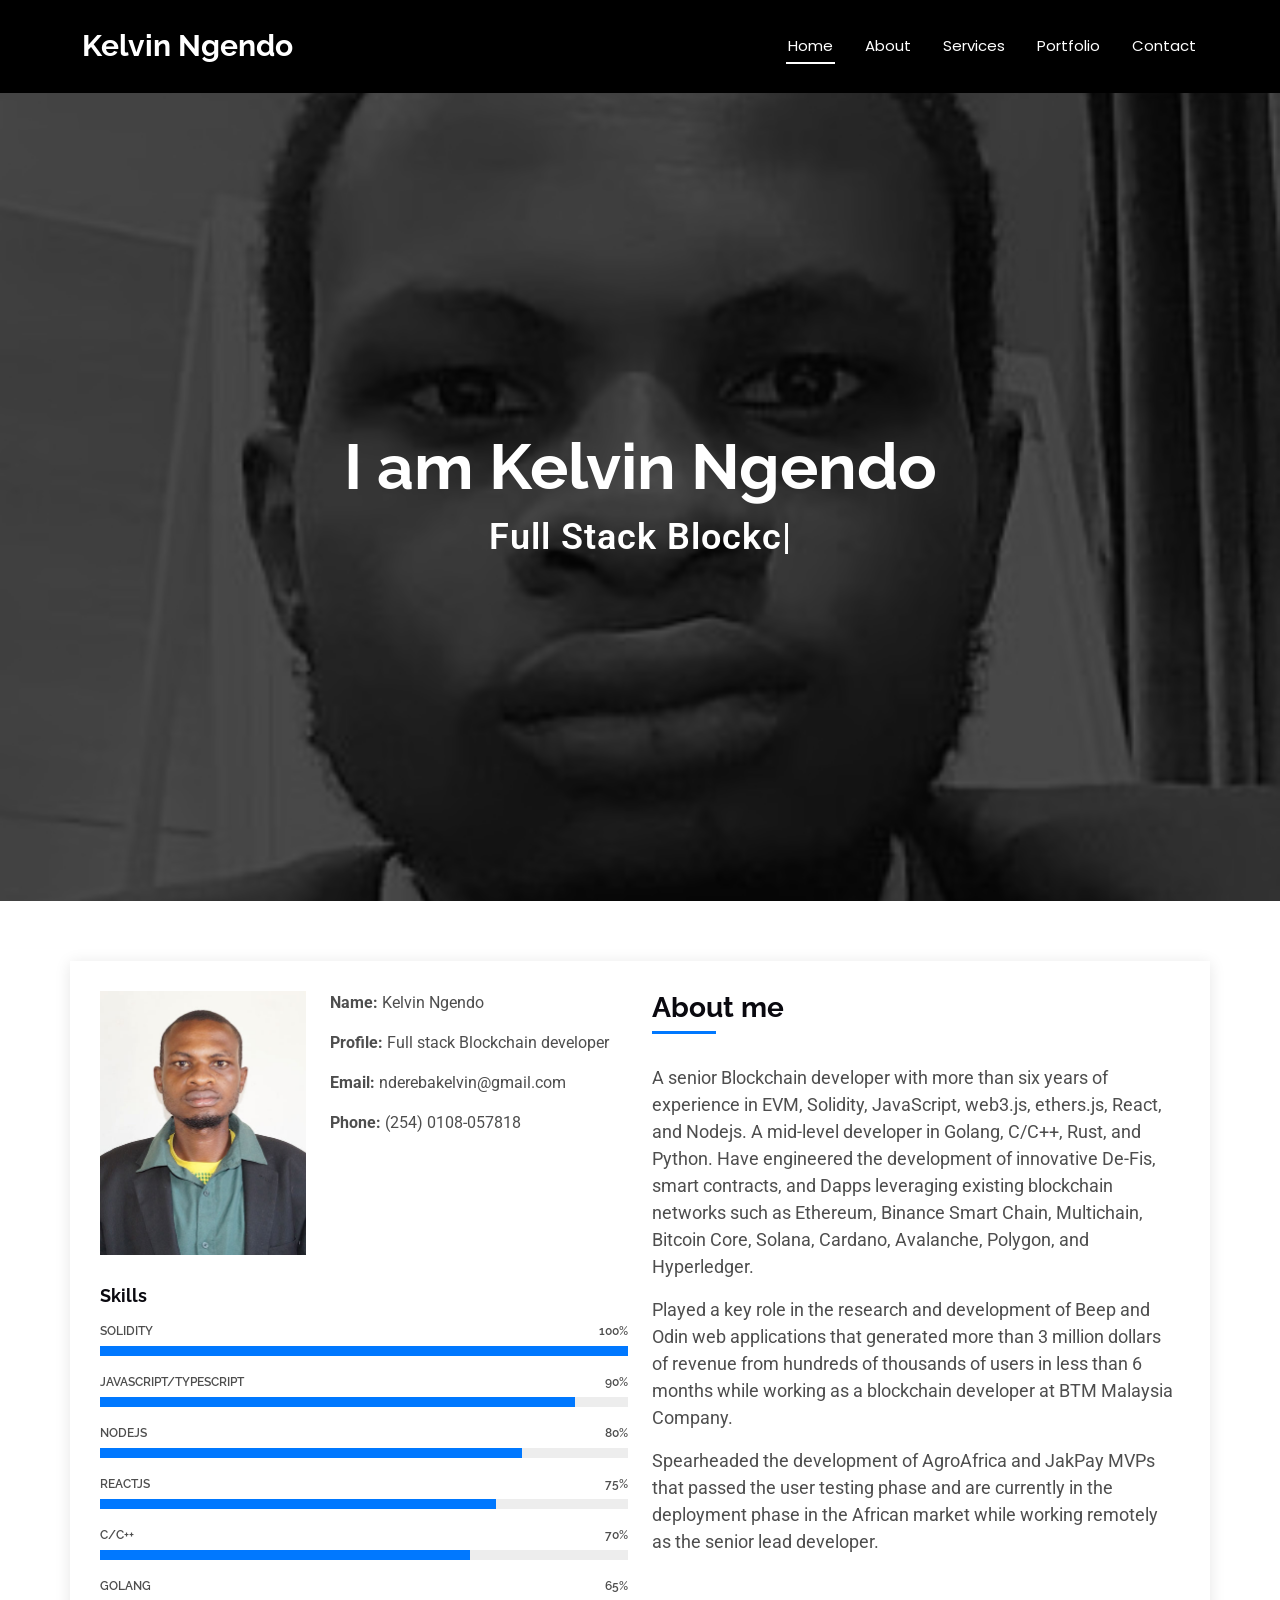
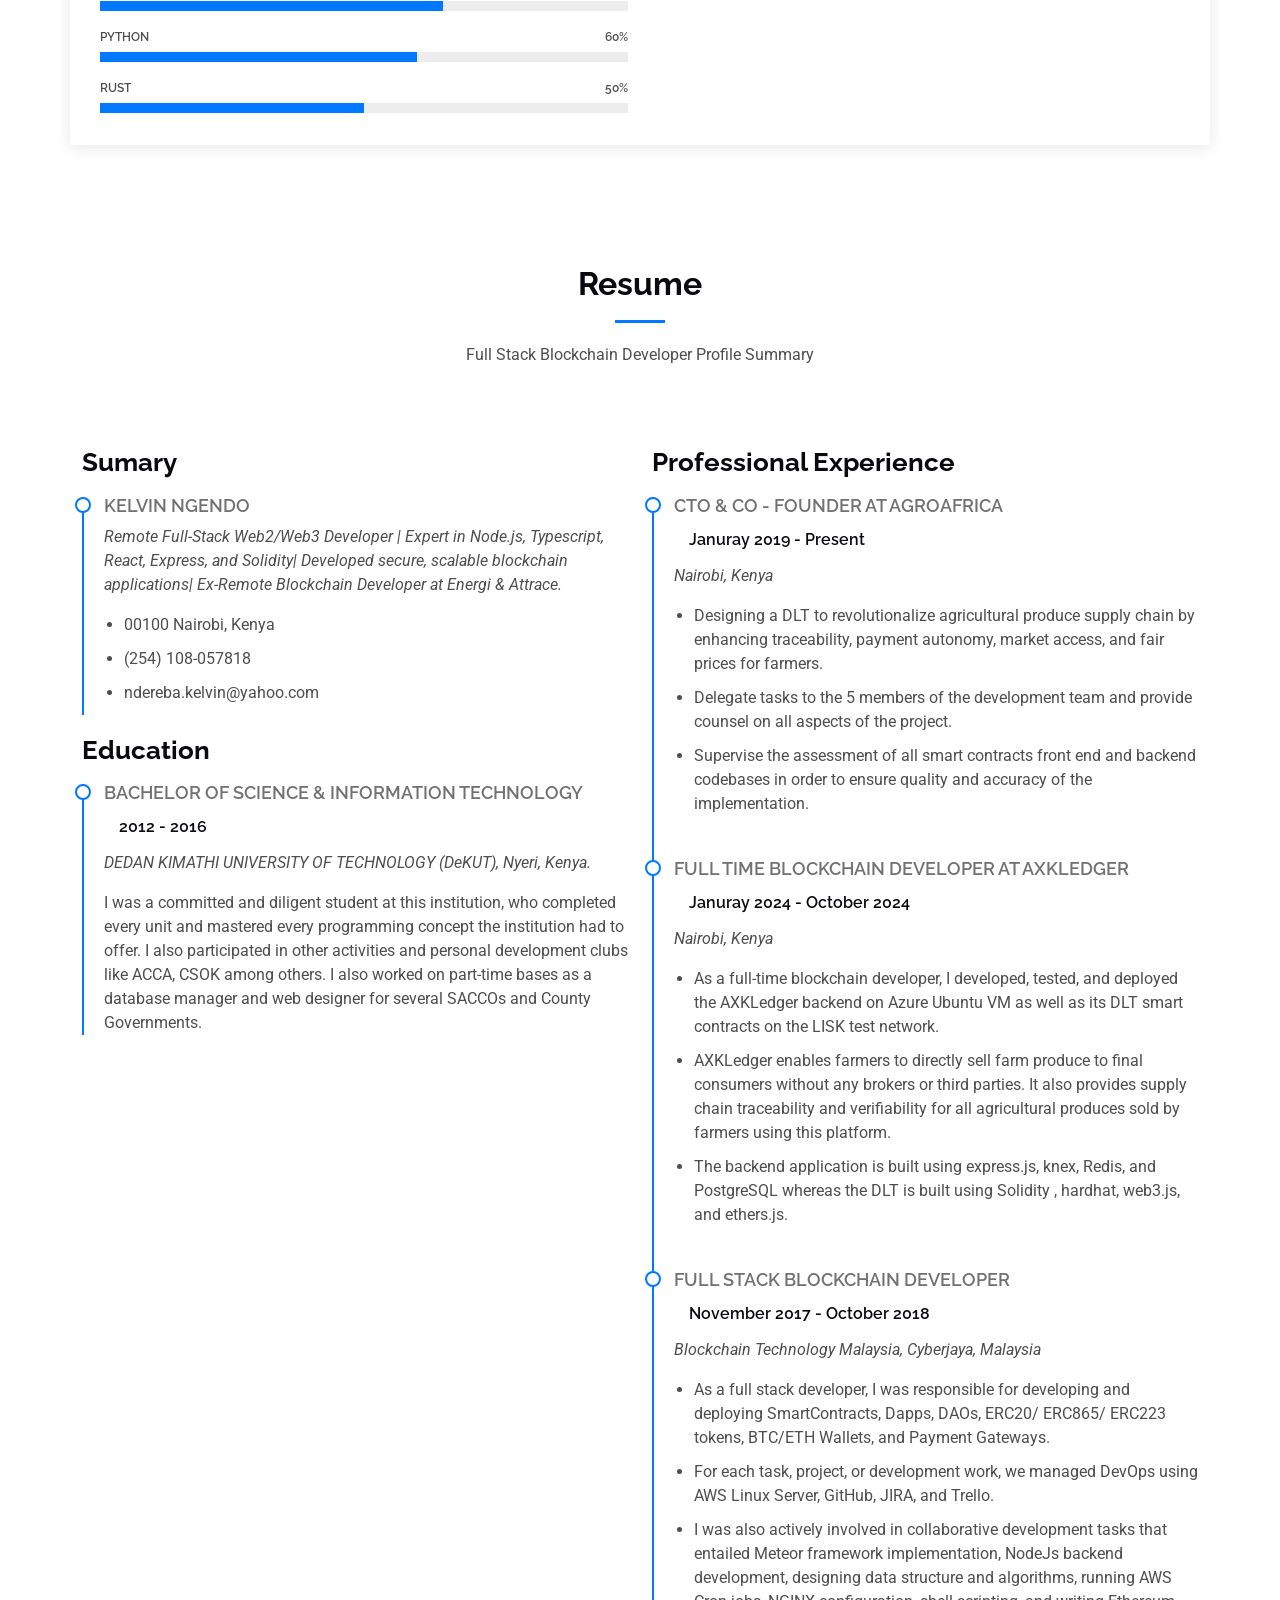
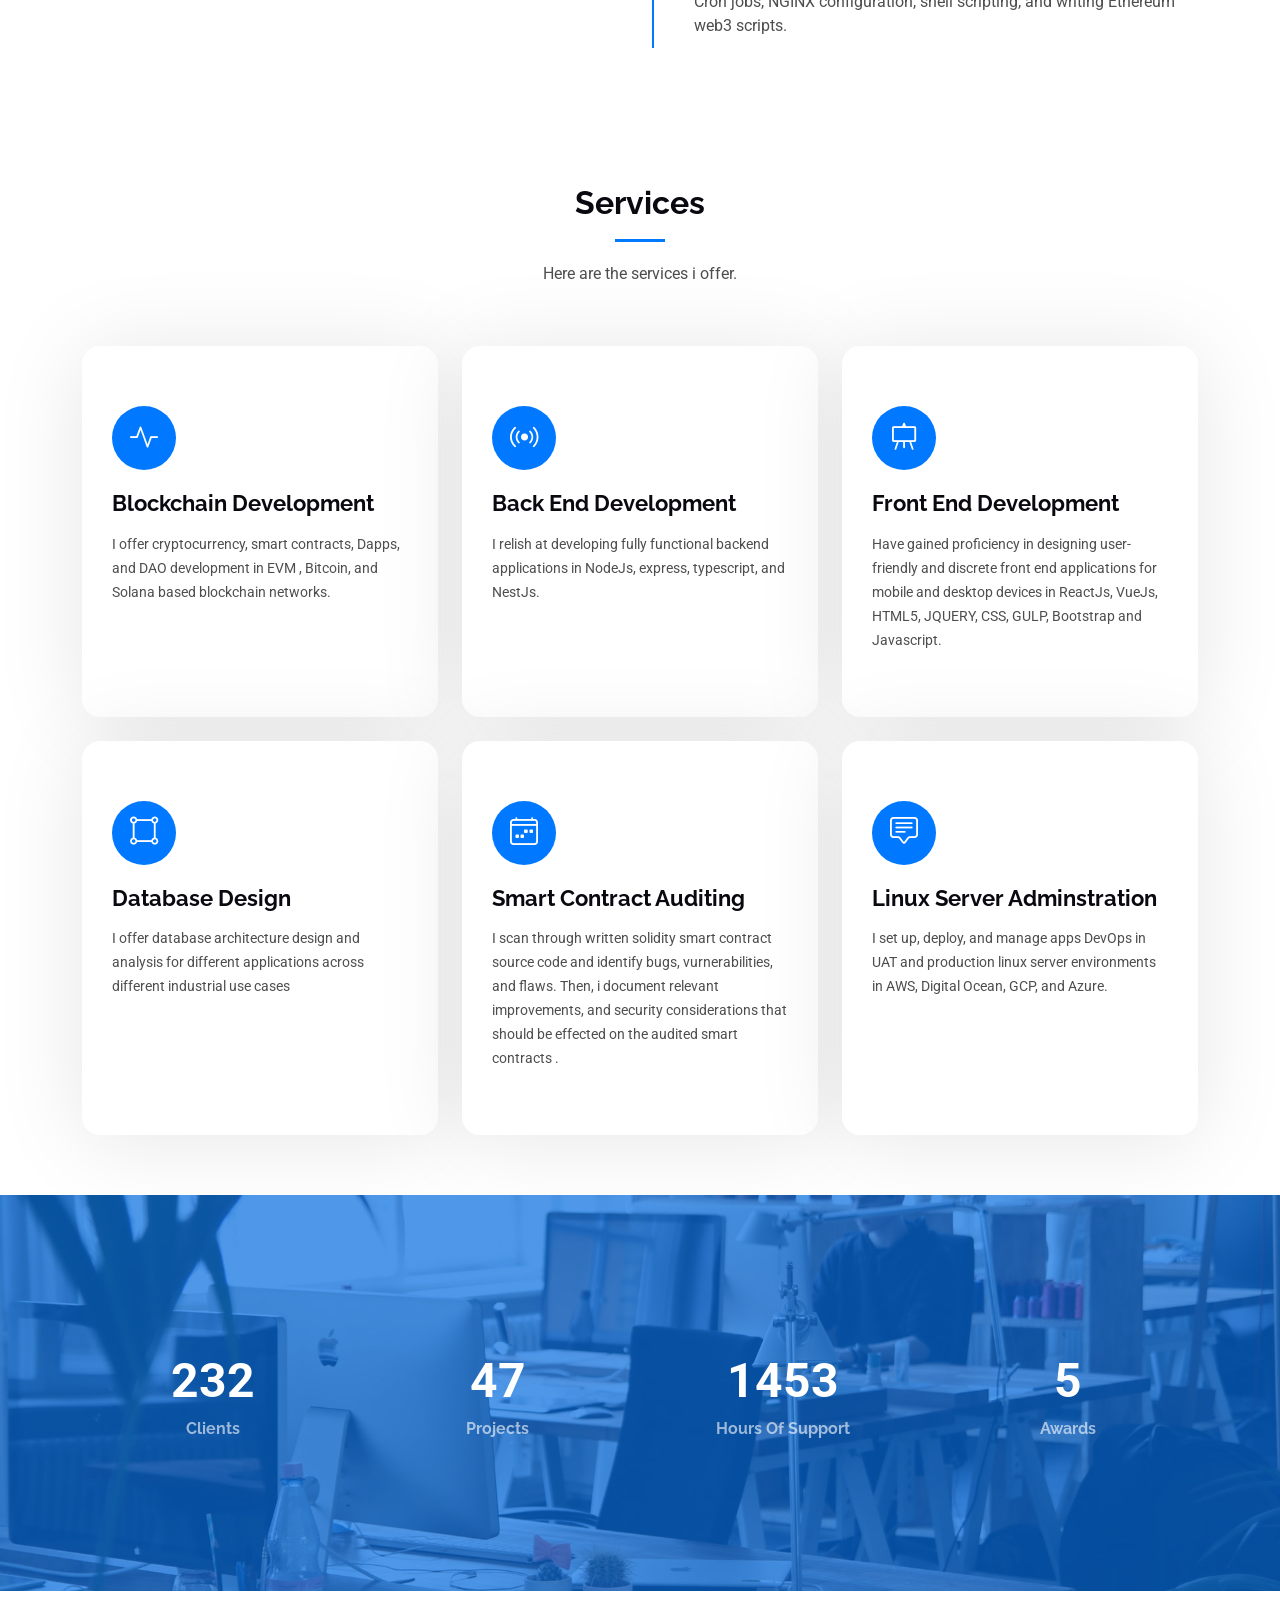
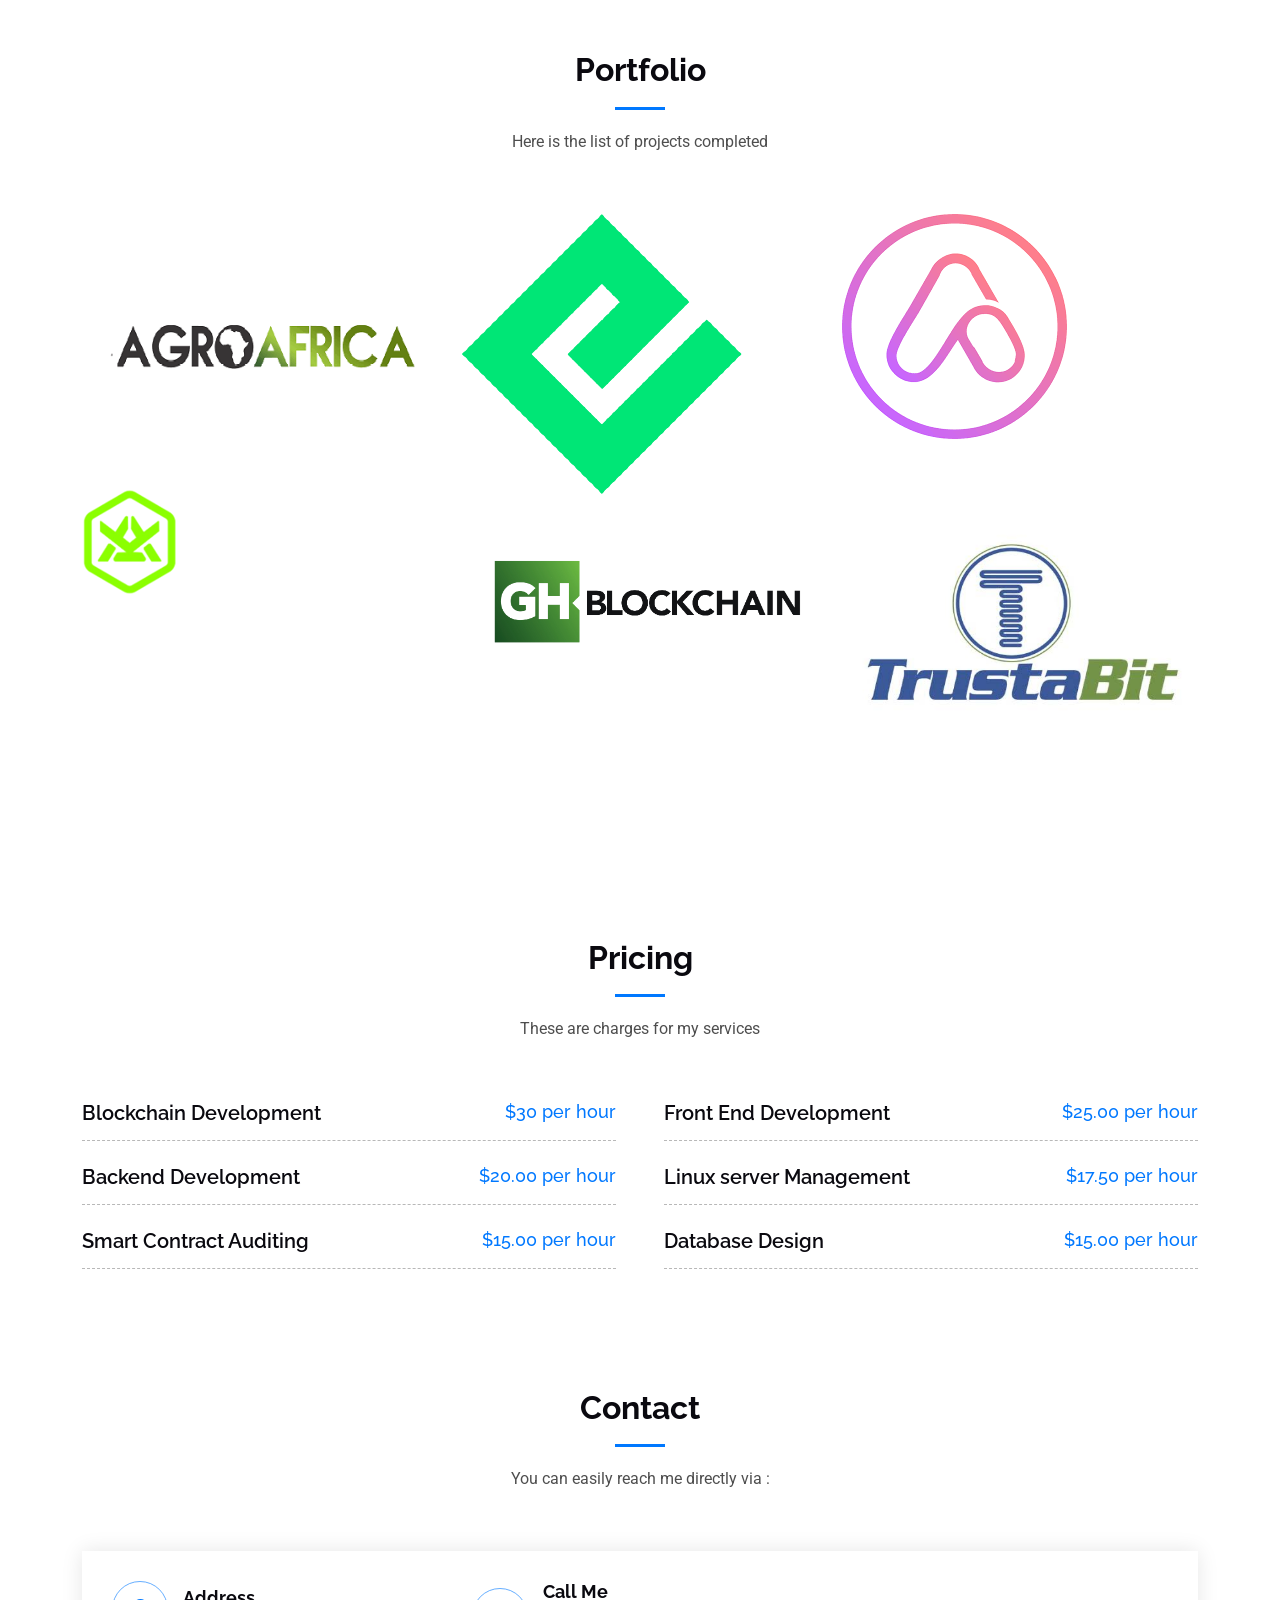
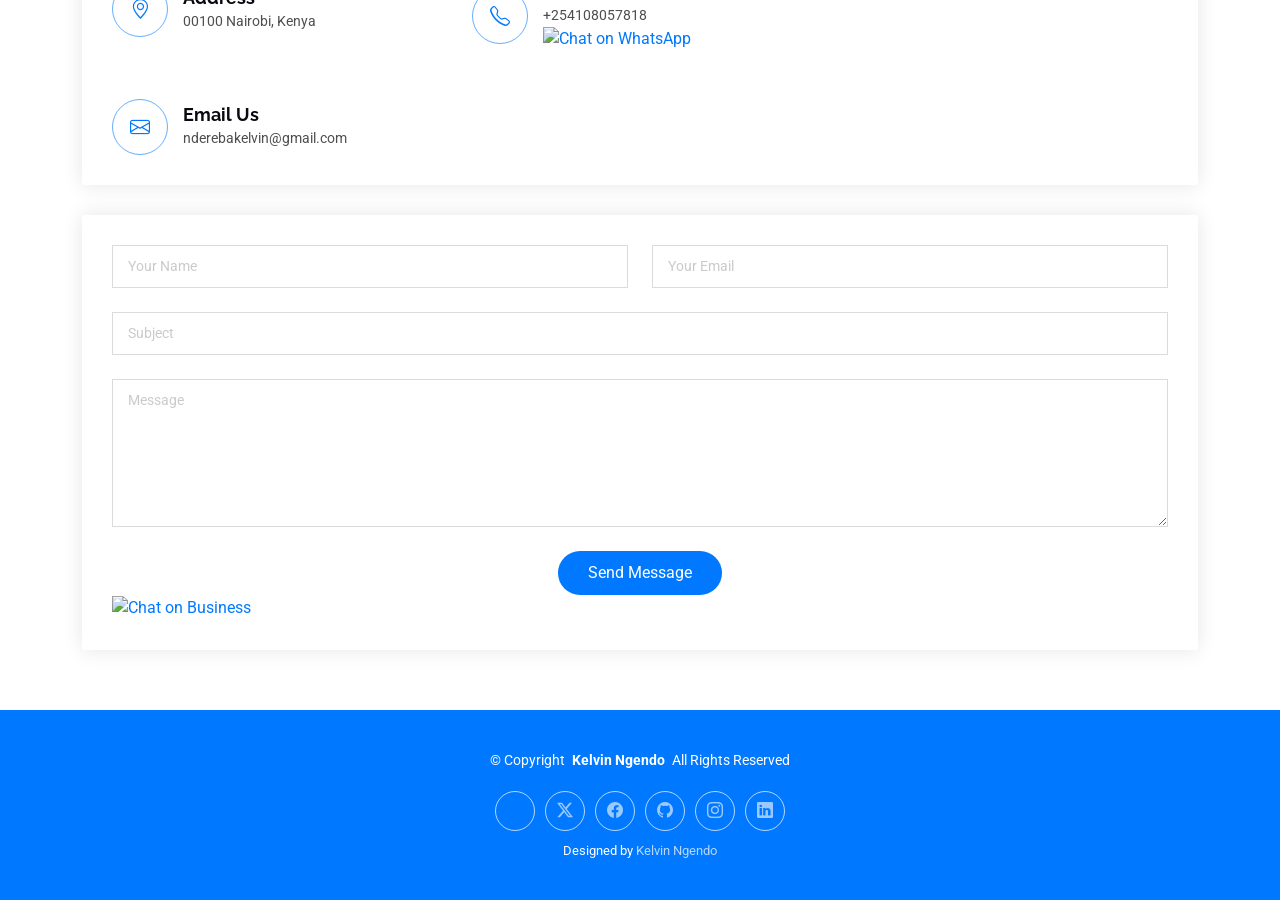
==== commit 66ac603e: "fix-links-whtsp-biz" ====
--- a/index.html
+++ b/index.html
@@ -464,7 +464,7 @@
                 <h4>AgroAfrica</h4>
                 <p>A blockchain ledger Dapp for African Farmers</p>
                 <a href="assets/img/portfolio/agroafrica.png" title="AgroAfrica" data-gallery="portfolio-gallery-app" class="glightbox preview-link"><i class="bi bi-zoom-in"></i></a>
-                <a href="https://www.github.com/AgroAfrica" title="More Details" class="details-link"><i class="bi bi-link-45deg"></i></a>
+                <a href="https://www.github.com/NderKev/AgroAfrica" title="More Details" class="details-link"><i class="bi bi-link-45deg"></i></a>
               </div>
             </div><!-- End Portfolio Item -->
 
@@ -520,7 +520,7 @@
                   integration, and deployment of the AgroAfrica Blockchain Application that enabled
                   farmers to sell their produce globally directly eliminating any third parties.</p>
                 <a href="assets/img/portfolio/gandh.png" title="gandh" data-gallery="portfolio-gallery-product" class="glightbox preview-link"><i class="bi bi-zoom-in"></i></a>
-                <a href="https://www.gandblockchain.com" title="More Details" class="details-link"><i class="bi bi-link-45deg"></i></a>
+                <a href="https://www.gandhblockchain.com" title="More Details" class="details-link"><i class="bi bi-link-45deg"></i></a>
               </div>
             </div>
             
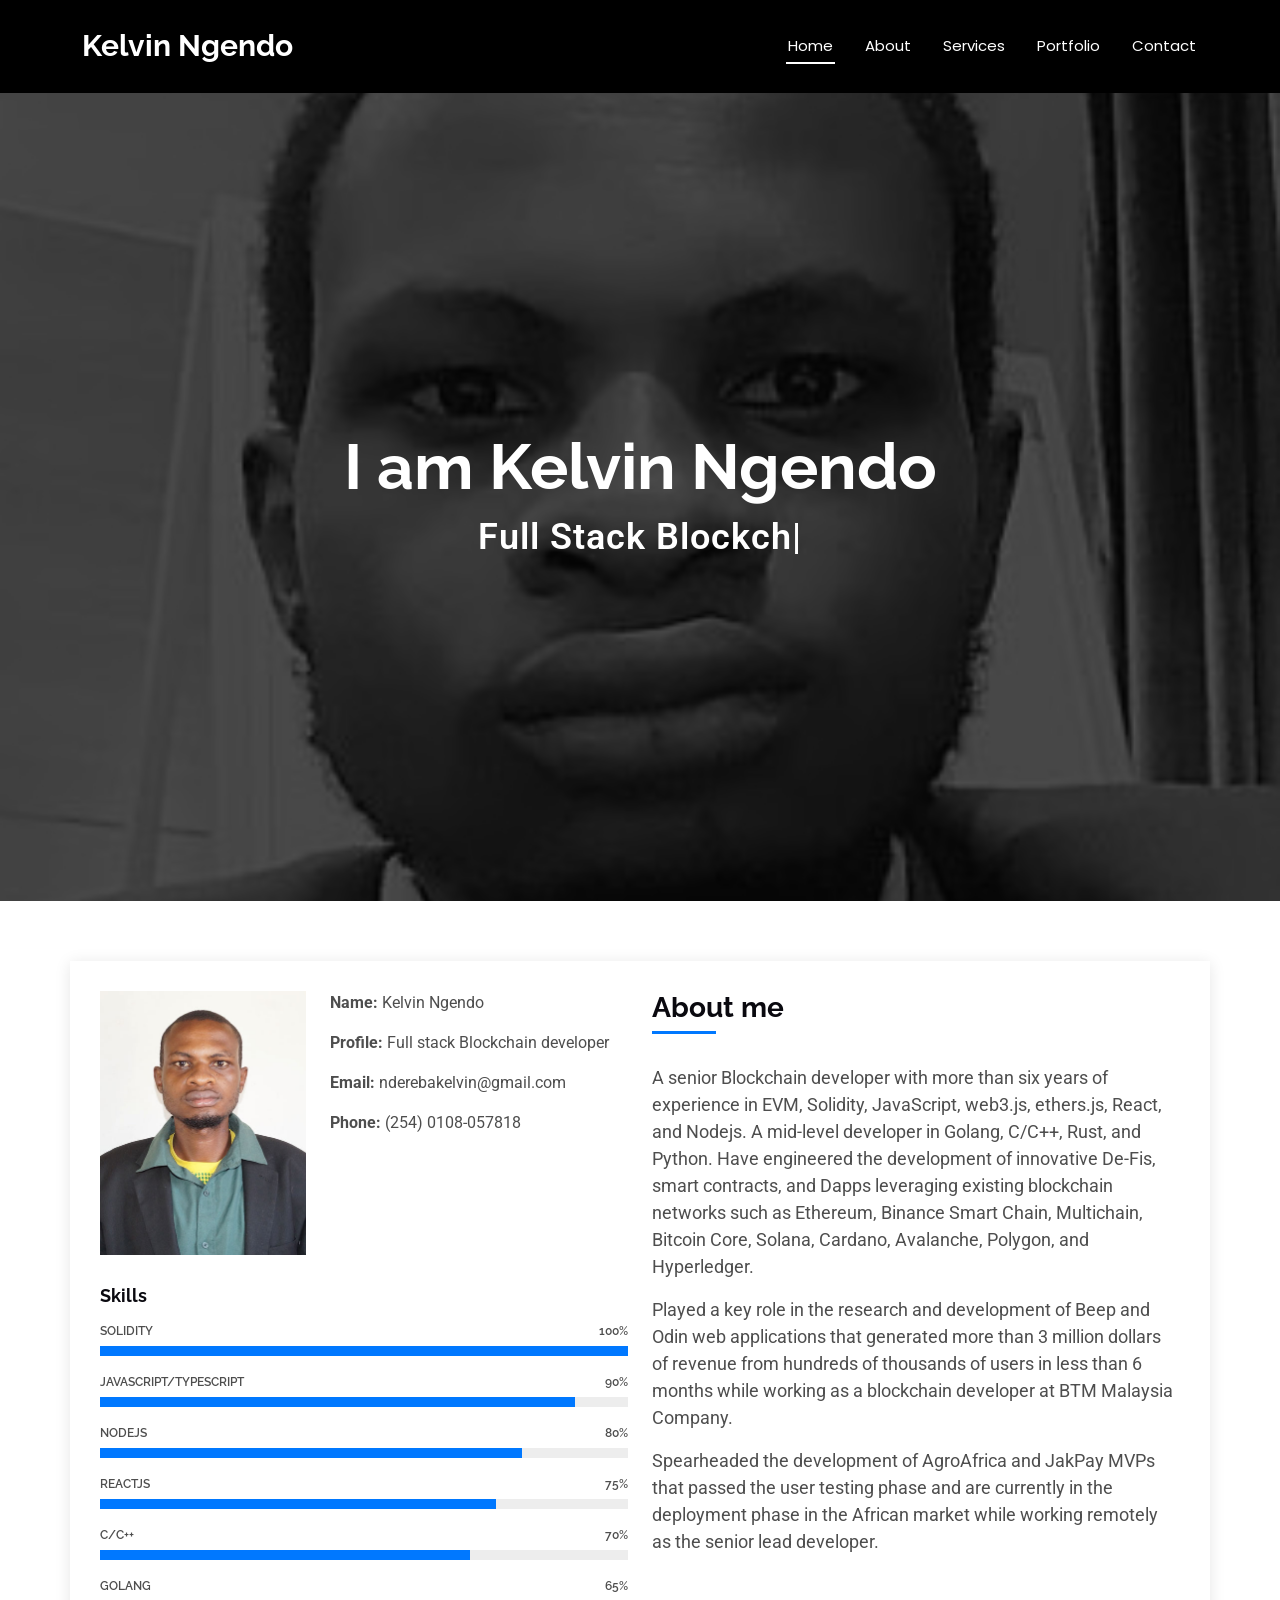
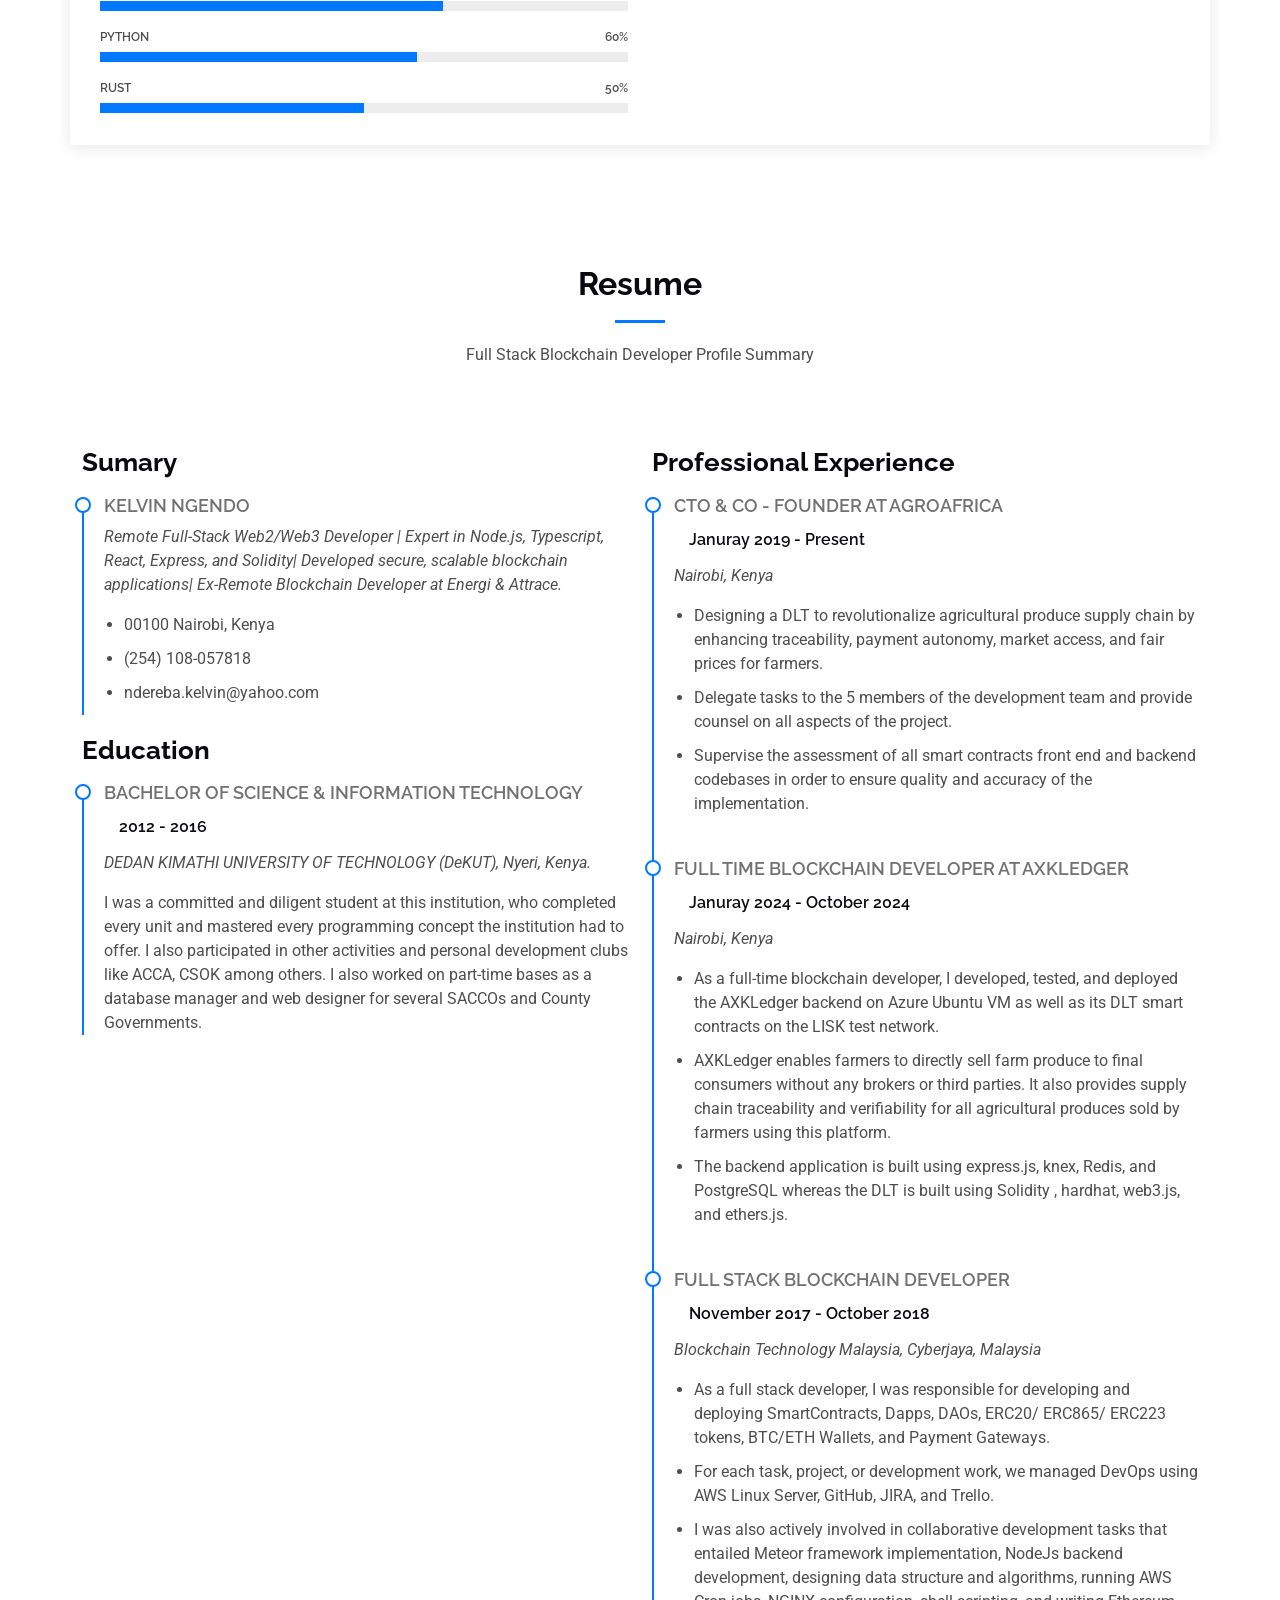
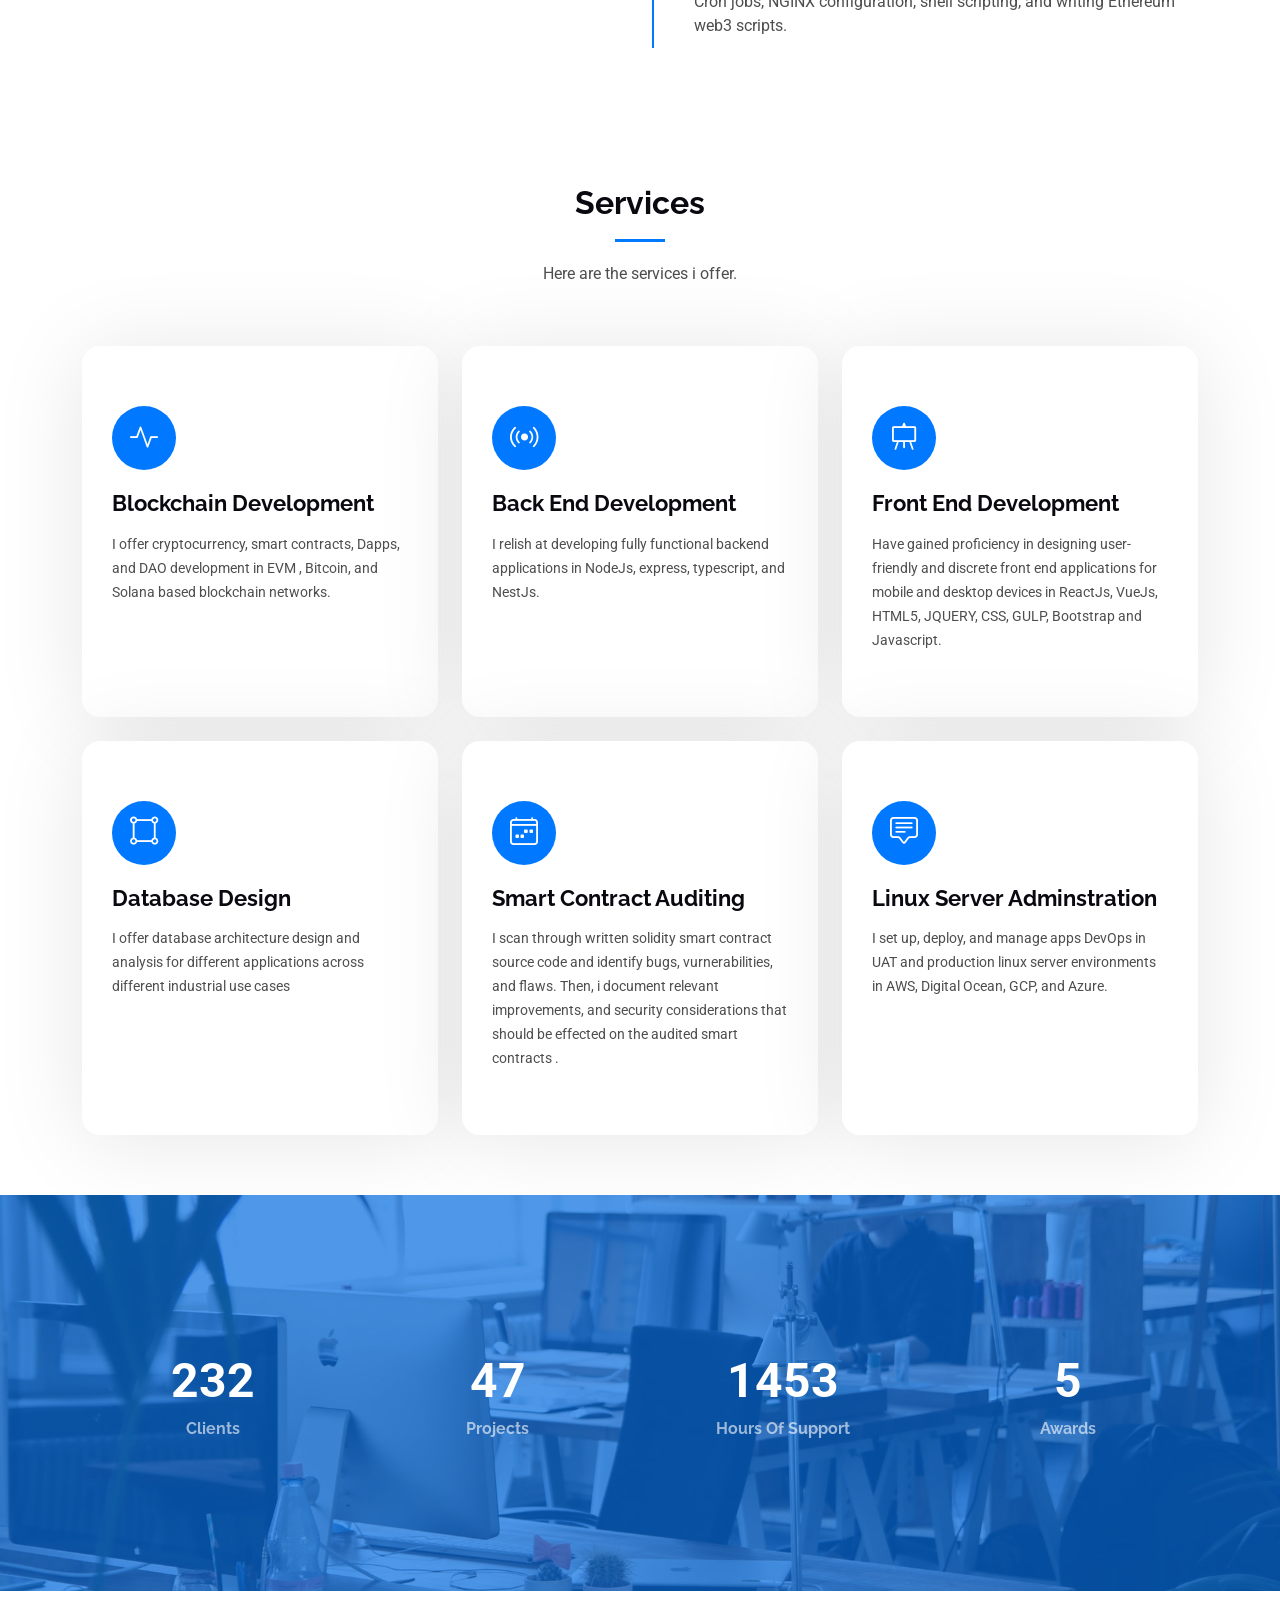
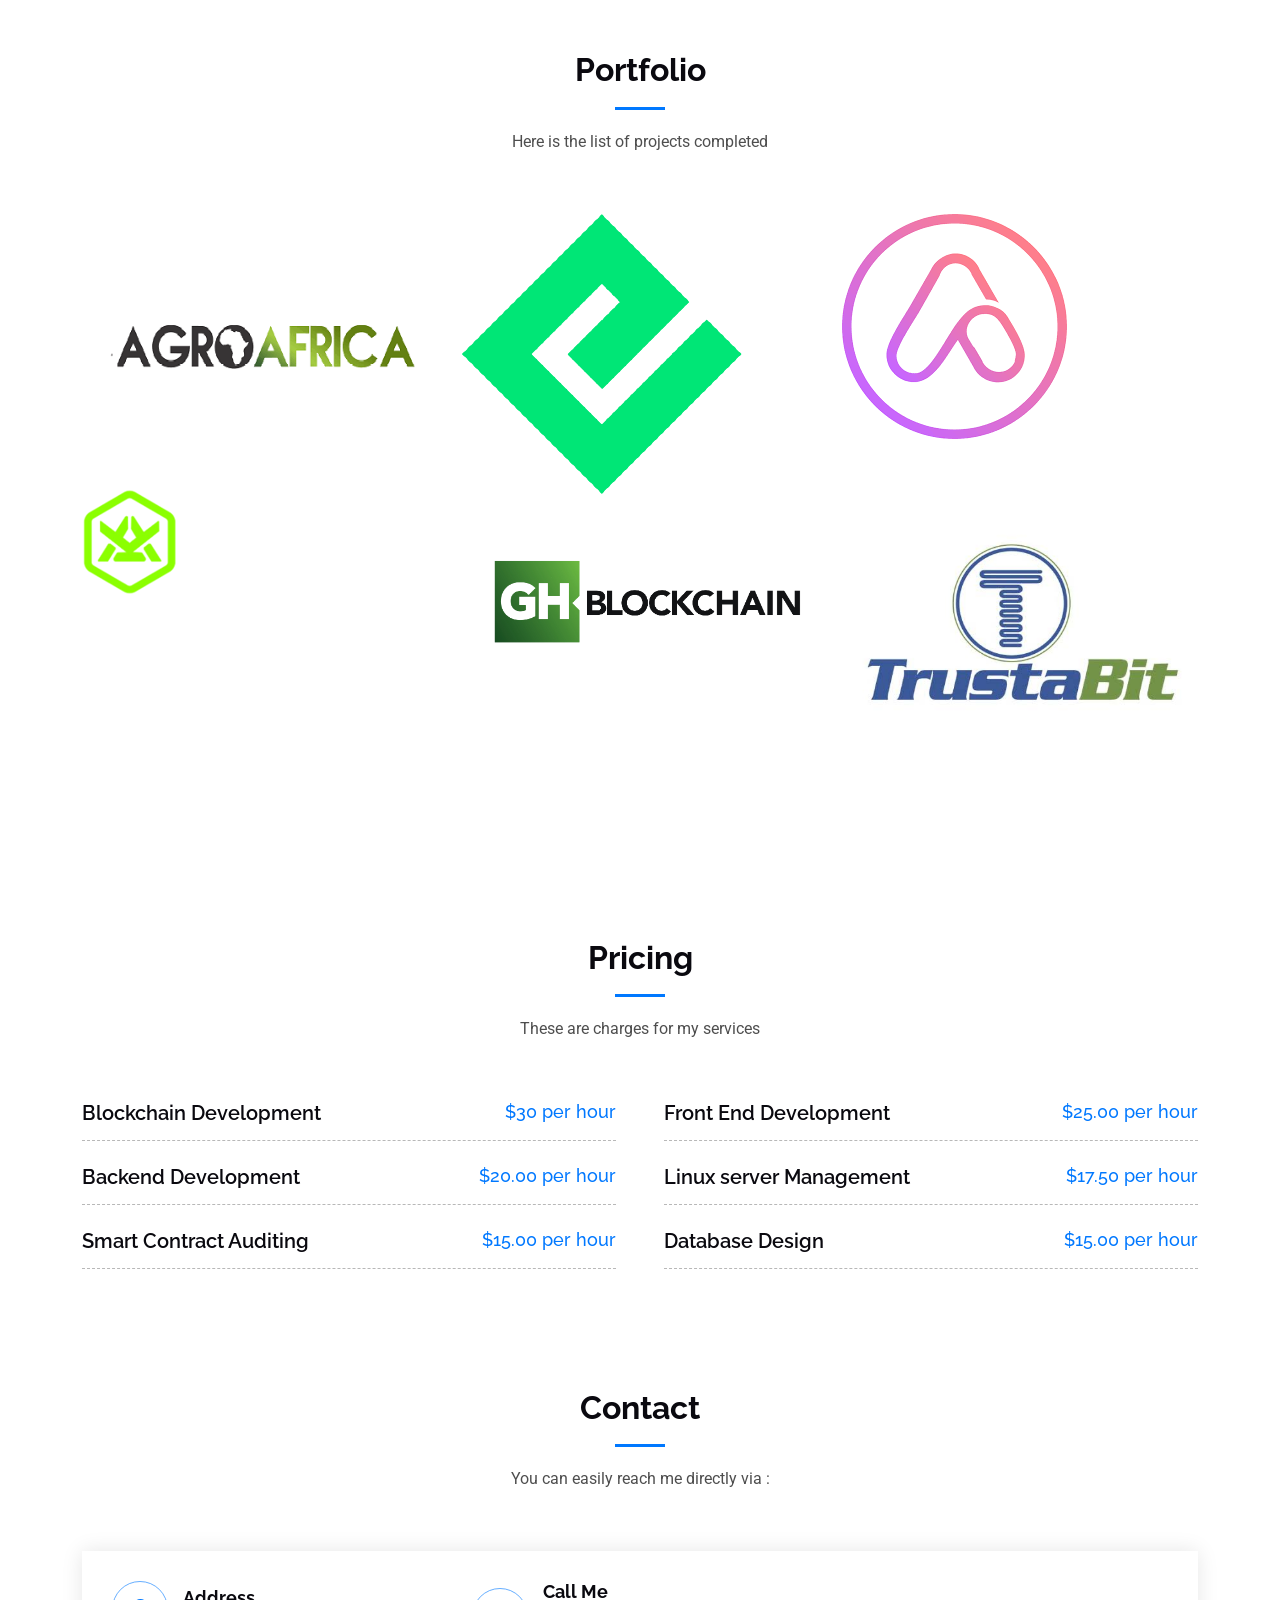
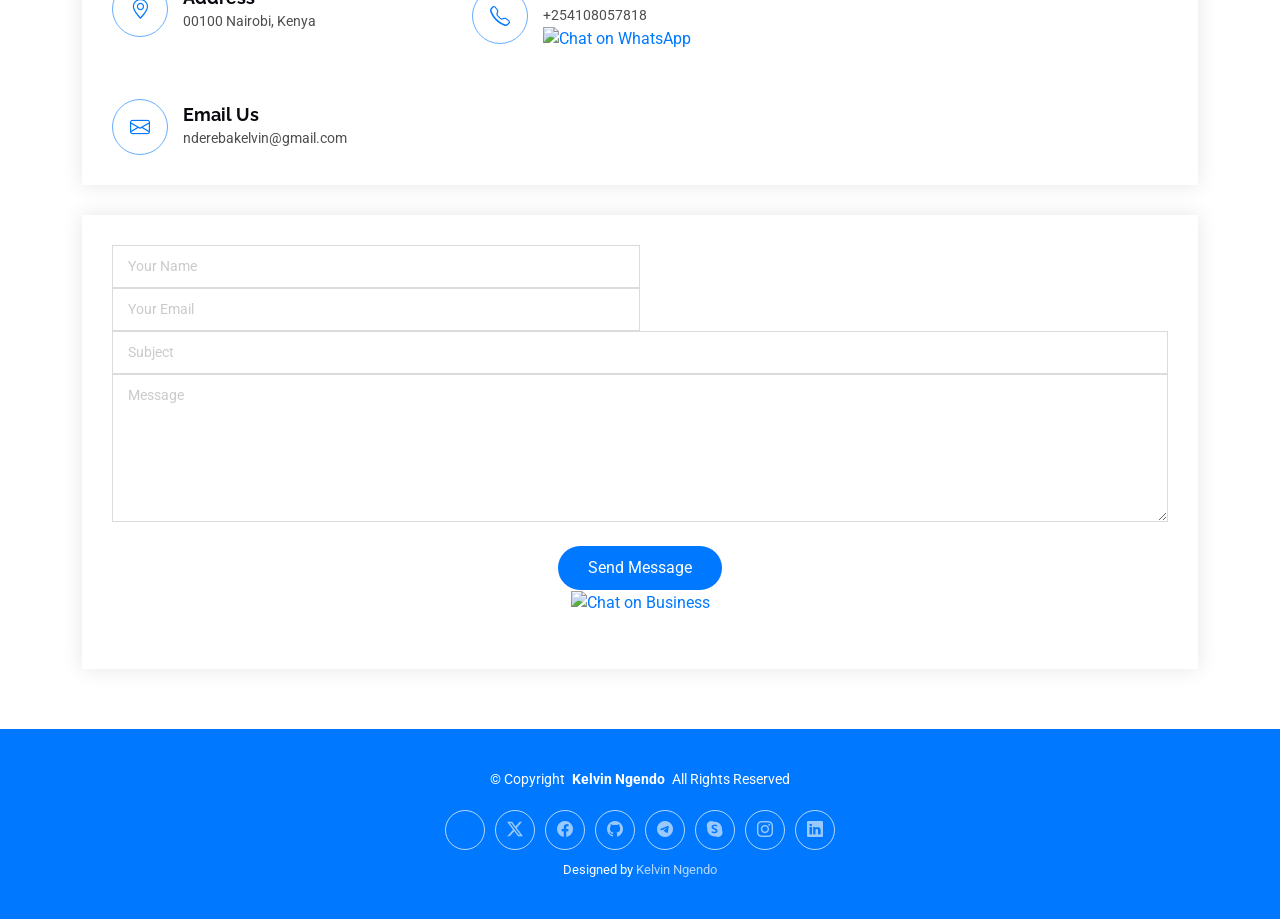
==== commit 721bd93e: "add-assets-tg-skp" ====
--- a/index.html
+++ b/index.html
@@ -912,14 +912,20 @@
               <div class="sent-message">Your message has been sent. Thank you!</div>
 
               <button type="submit">Send Message</button>
-            </div>
-             
+              <div><a aria-label="Chat on WhatsApp Business" href="https://wa.me/254108057818"> <img alt="Chat on Business" src="assets/img/WhatsAppButtonGreenSmall.png" />
+                <a /></div>
+            </div>
+            <!-- <div class="social-links d-flex justify-content-center" >
+              <a aria-label="Chat on WhatsApp Business" href="https://wa.me/254108057818"> <img alt="Chat on Business" src="assets/img/whatsapp-business-icon.png" />
+                <a />
+                <a aria-label="Chat on Telegream" href="https://wa.me/254108057818"> <img alt="Chat on Telegram" src="assets/img/telegram.png" />
+                  <a />
+             </div> -->
           </div>
           
-            <a aria-label="Chat on WhatsApp Business" href="https://wa.me/254108057818"> <img alt="Chat on Business" src="assets/img/WhatsAppButtonGreenLarge.png" />
-              <a />
+           
         </form><!-- End Contact Form -->
-
+        
       </div>
 
     </section><!-- /Contact Section -->
@@ -933,9 +939,11 @@
         <p>© <span>Copyright</span> <strong class="px-1 sitename">Kelvin Ngendo</strong> <span>All Rights Reserved</span></p>
       </div>
       <div class="social-links d-flex justify-content-center">
-        <a href="https://x.com/nderebakelvin/"><i class="bi bi-twitter-x"></i></a>
-        <a href="https://facebook.com/YutManDevelopers/"><i class="bi bi-facebook"></i></a>
+        <a href="https://x.com/nderebakelvin"><i class="bi bi-twitter-x"></i></a>
+        <a href="https://facebook.com/YutManDevelopers"><i class="bi bi-facebook"></i></a>
         <a href="https://github.com/NderKev/"><i class="bi bi-github"></i></a>
+        <a href="https://t.me/EVMBTCDev"><i class="bi bi-telegram"></i></a>
+        <a href="https://join.skype.com/invite/NzbZohhulTq9/"><i class="bi bi-skype"></i></a>
         <a href=""><i class="bi bi-instagram"></i></a>
         <a href="https://www.linkedin.com/in/kelvin-ngendo-3a014098/"><i class="bi bi-linkedin"></i></a>
       </div>
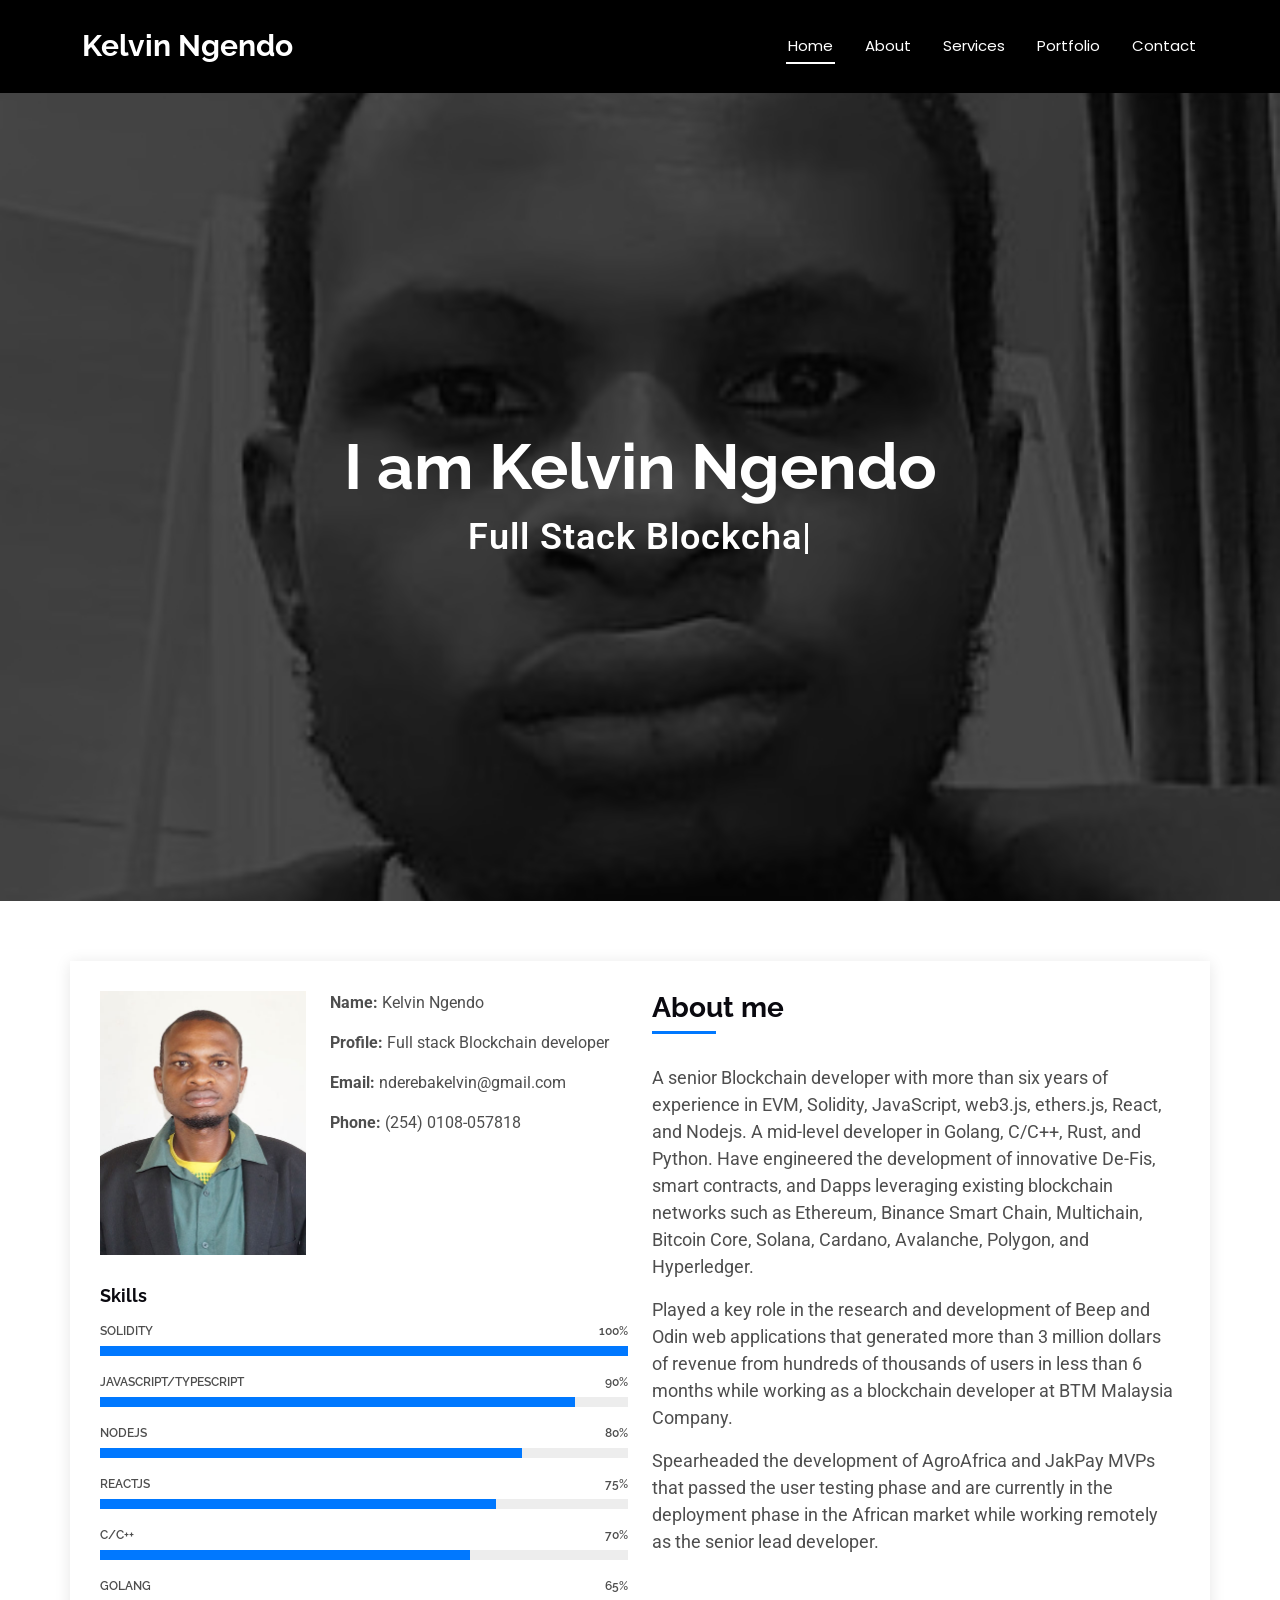
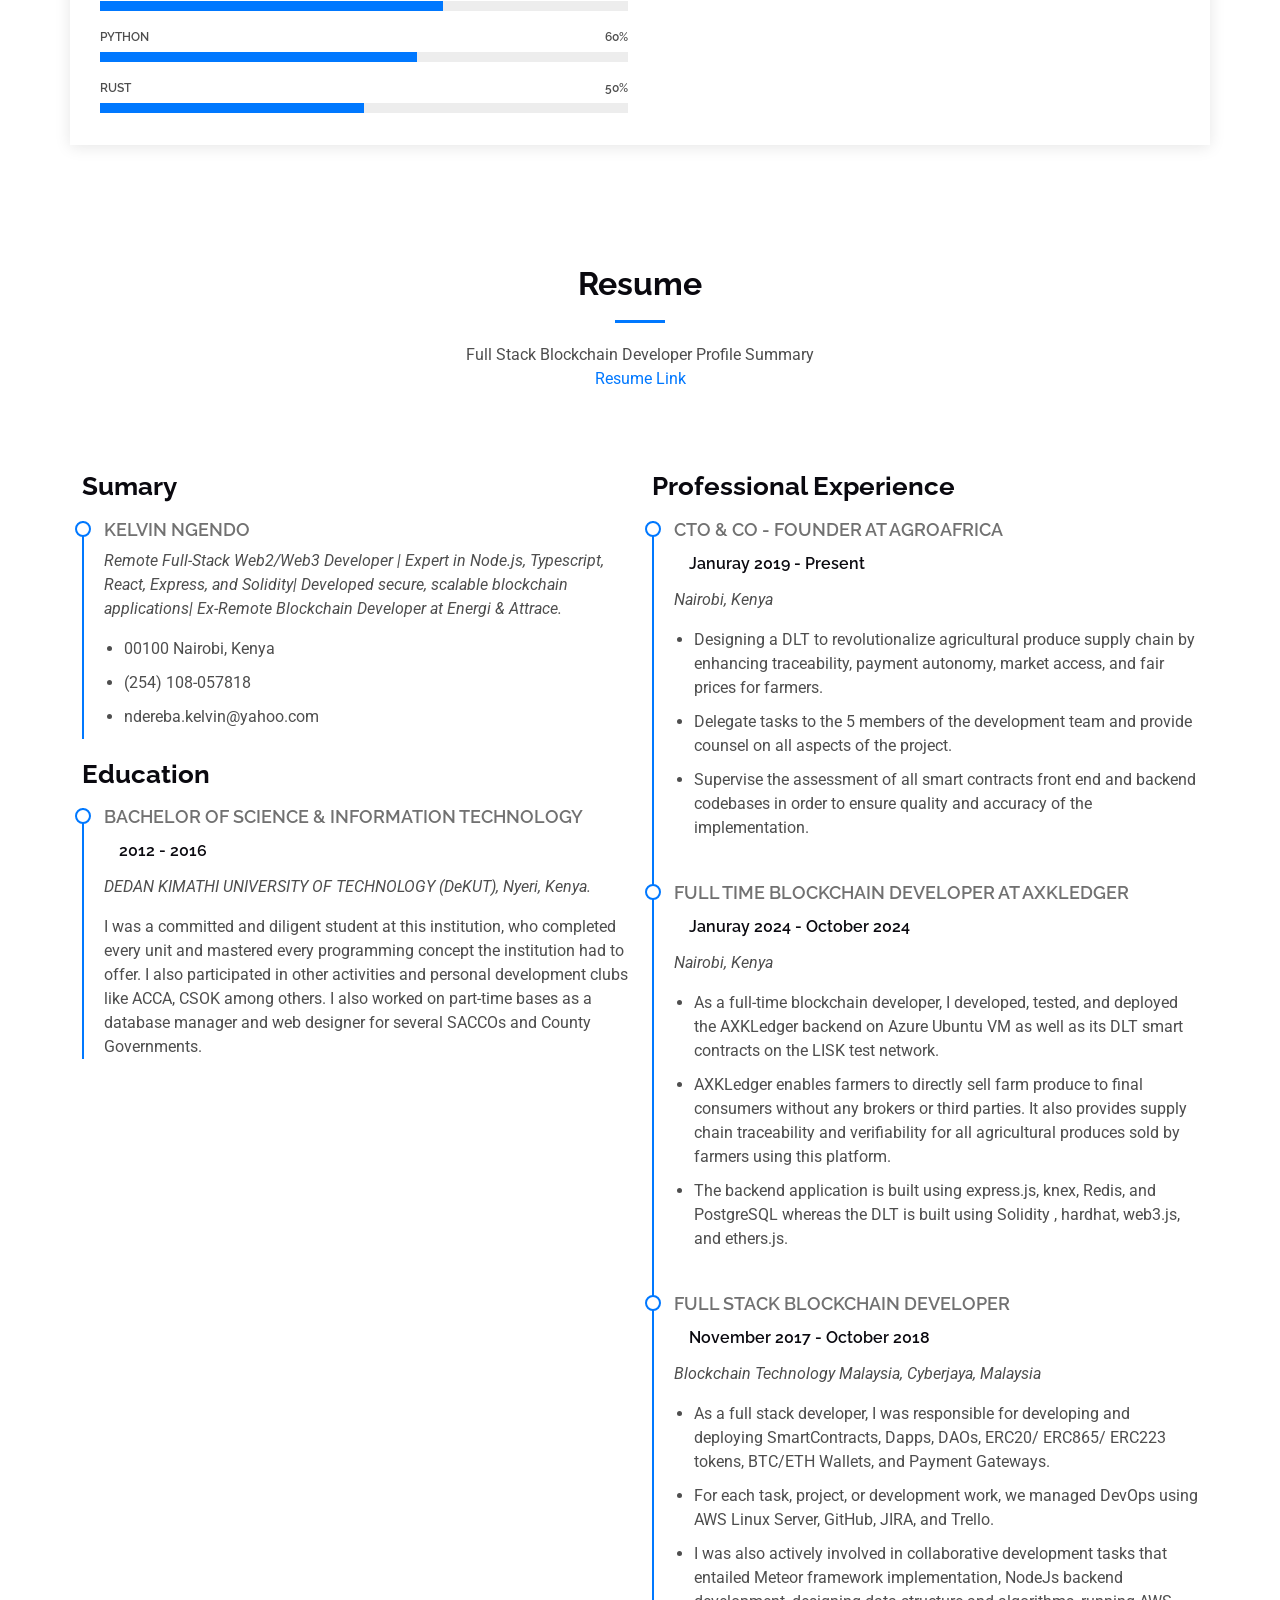
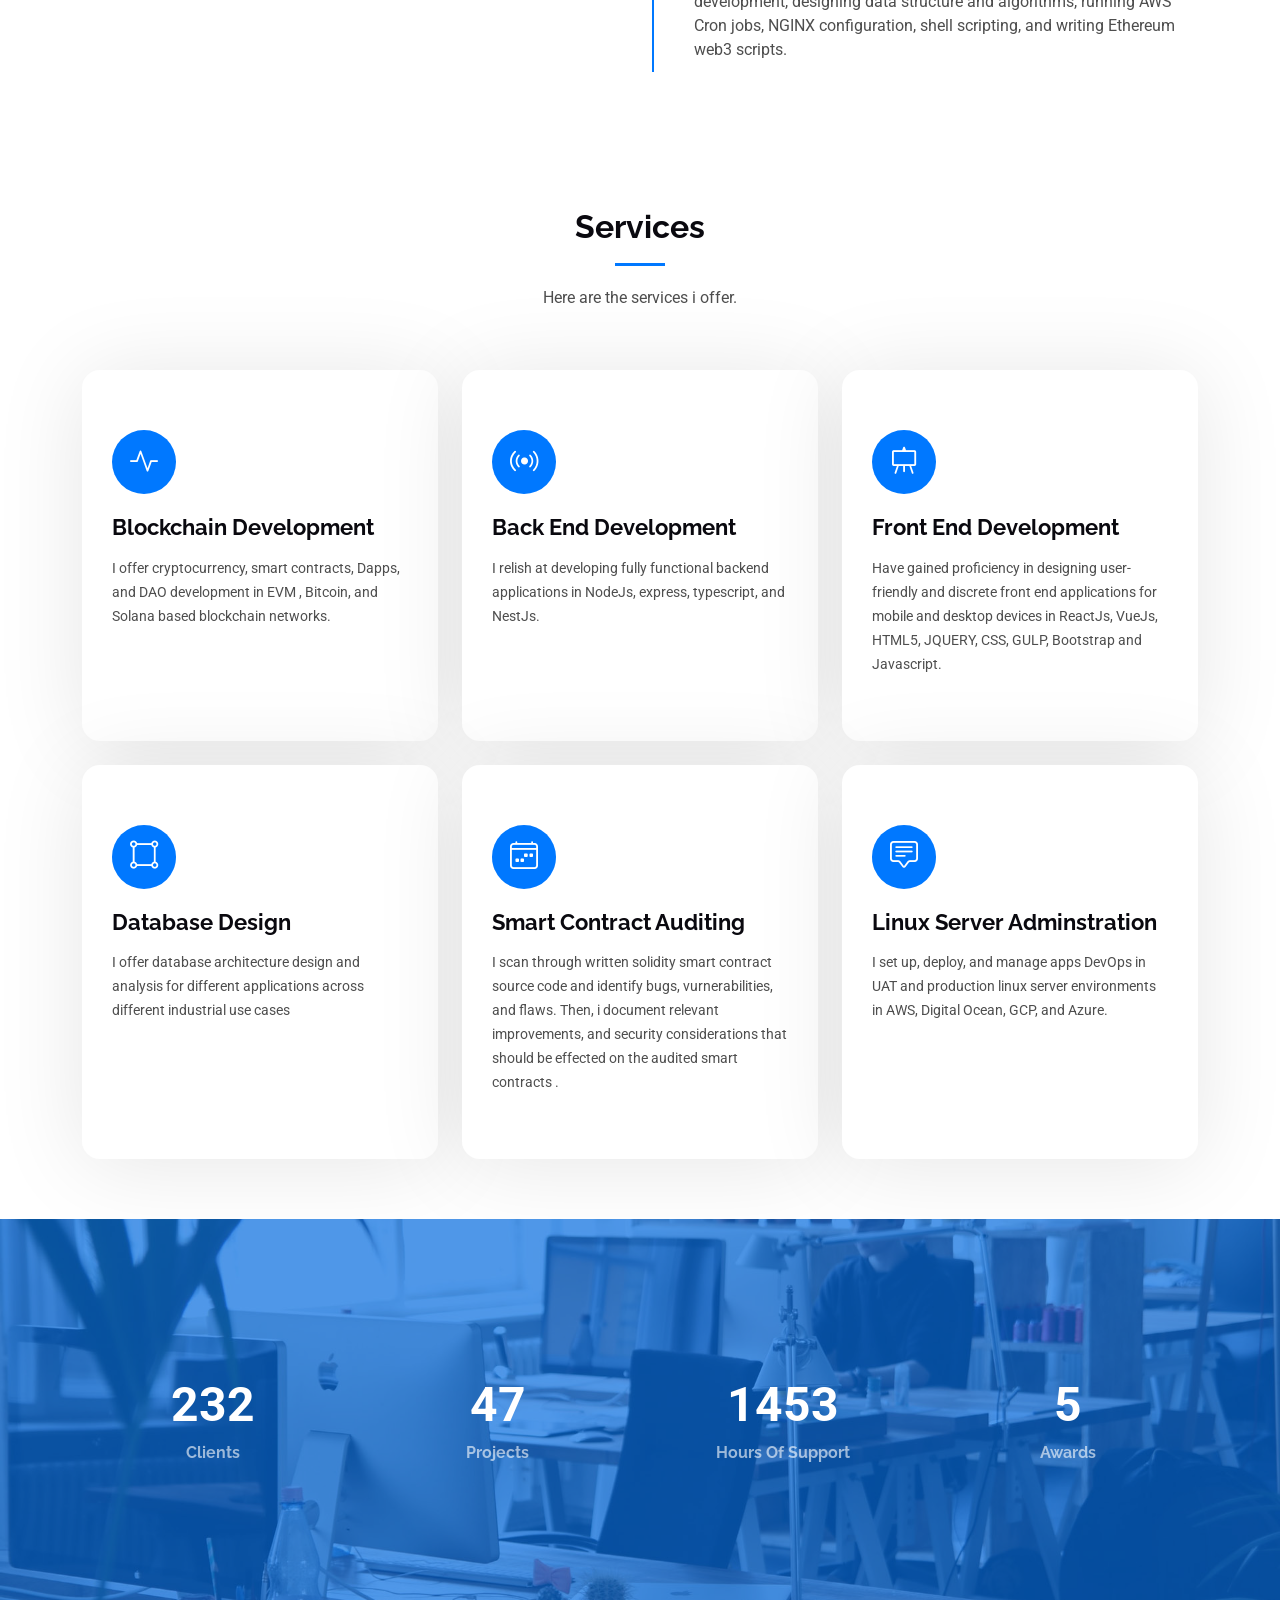
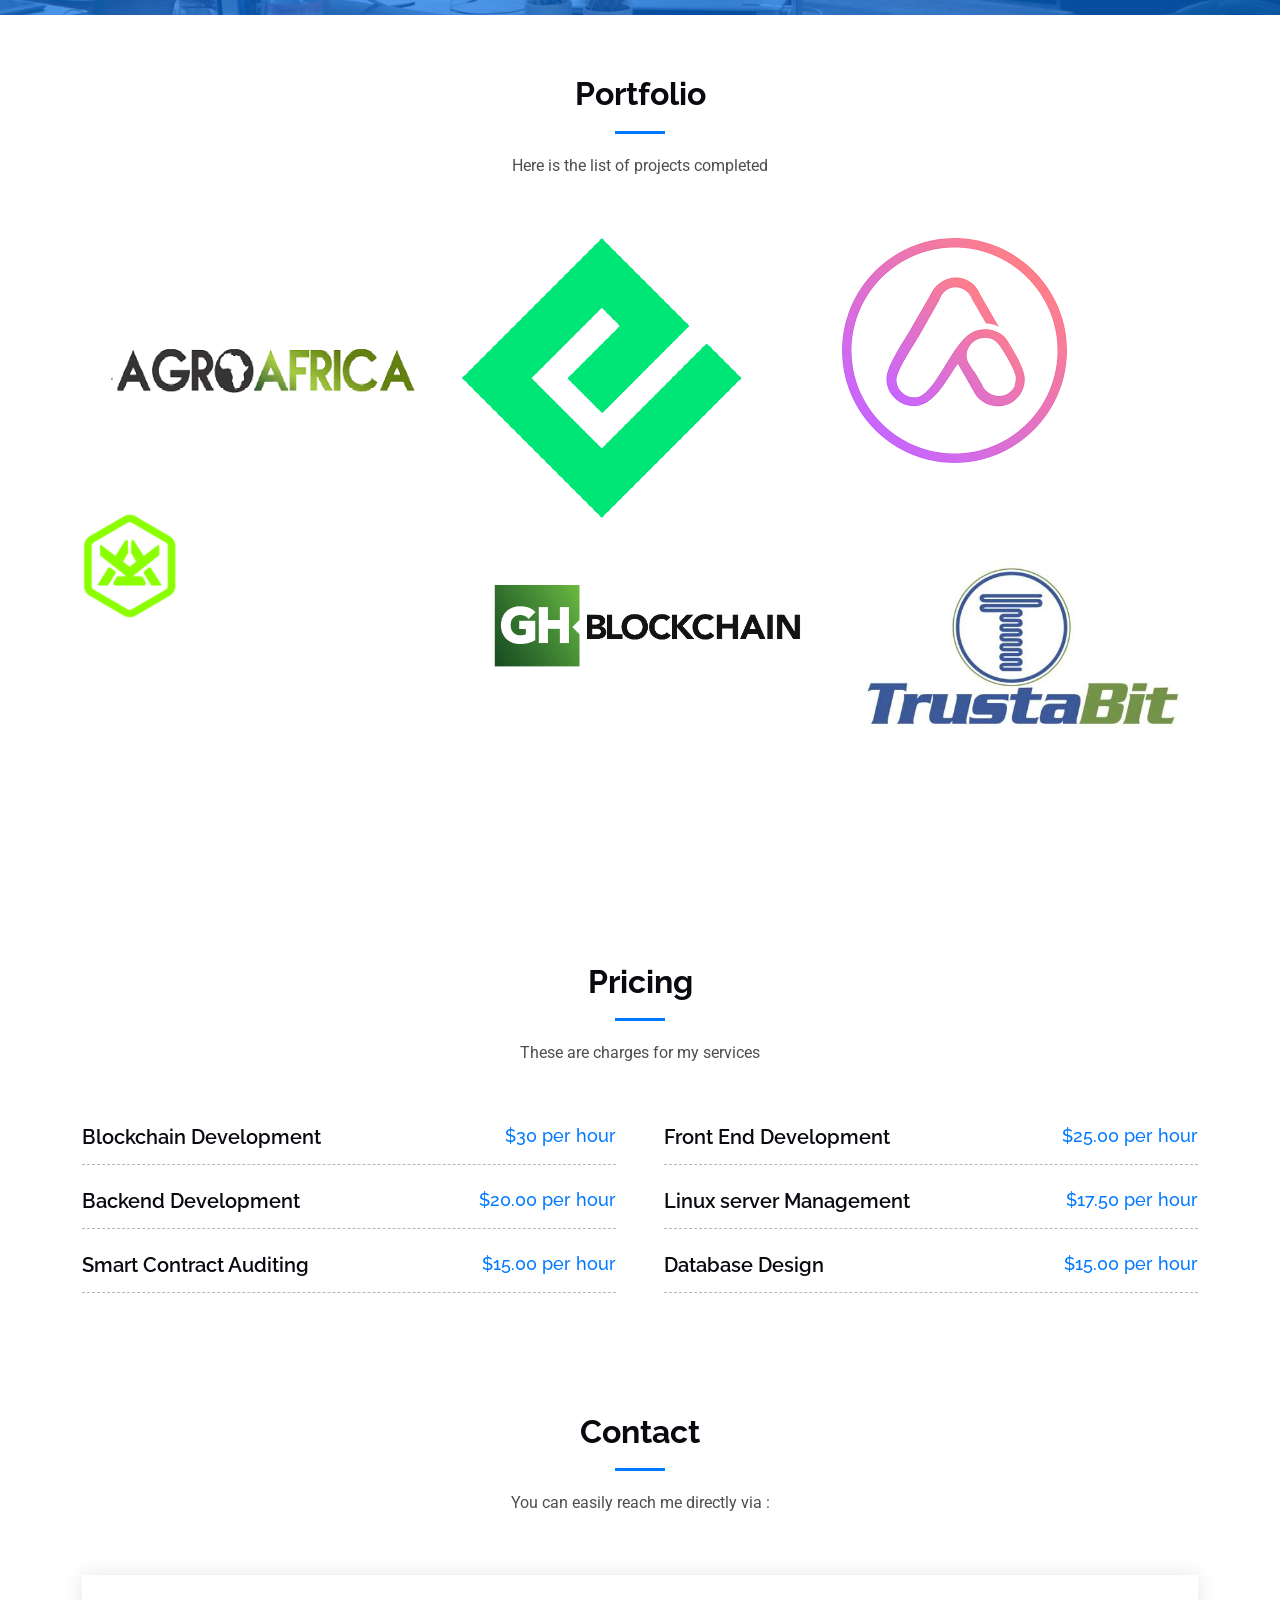
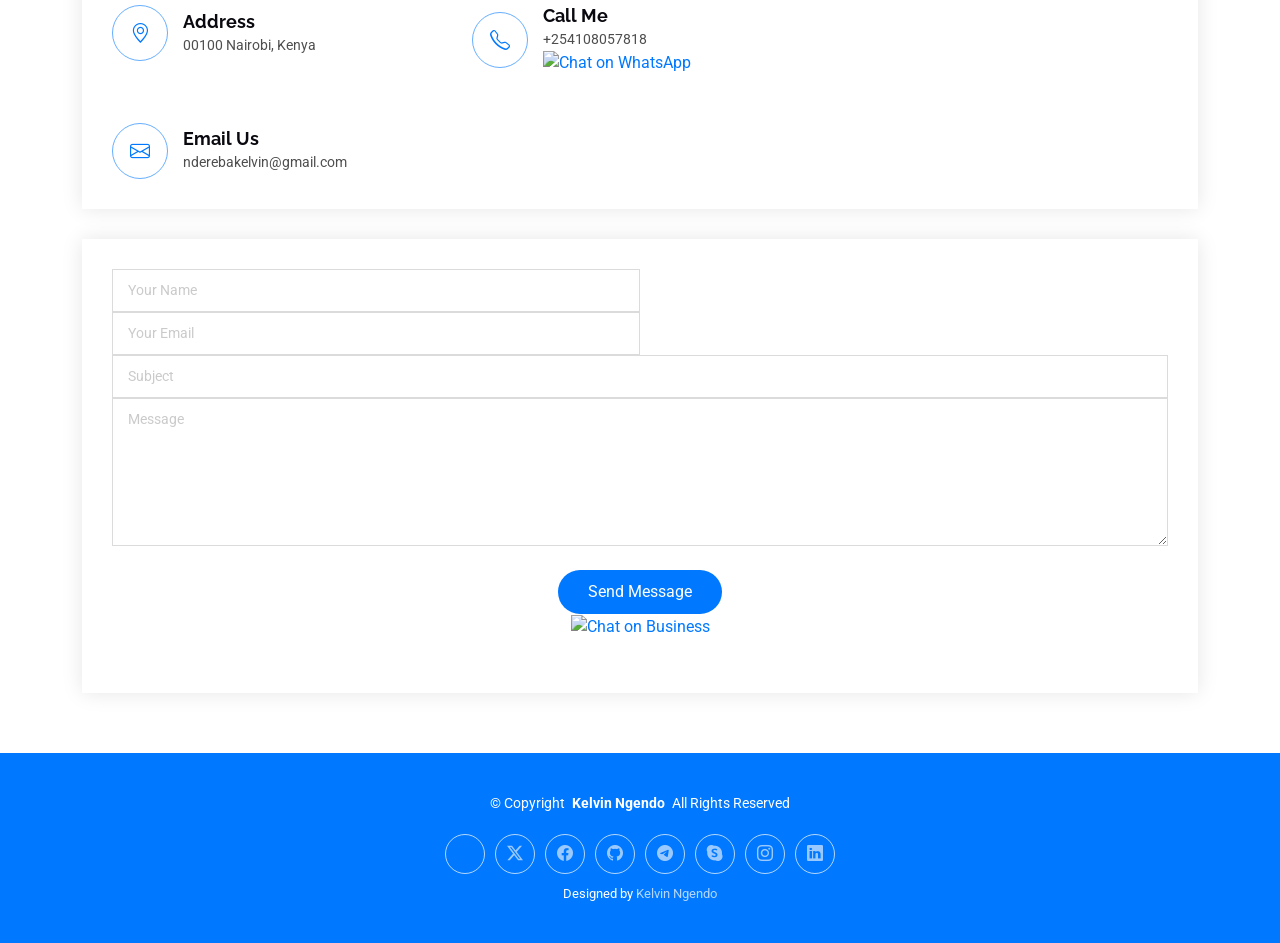
==== commit ef97441e: "add-resume-link" ====
--- a/index.html
+++ b/index.html
@@ -210,6 +210,7 @@
       <div class="container section-title" data-aos="fade-up">
         <h2>Resume</h2>
         <p>Full Stack Blockchain Developer Profile Summary</p>
+        <a href="https://gray-mariam-89.tiiny.site/" class="stretched-link"> Resume Link</a>
       </div><!-- End Section Title -->
 
       <div class="container">
@@ -248,7 +249,9 @@
 
           <div class="col-lg-6" data-aos="fade-up" data-aos-delay="200">
             <h3 class="resume-title">Professional Experience</h3>
-         
+           <!--<a href="https://gray-mariam-89.tiiny.site/" class="stretched-link"> Resume Link</a>-->
+          
+           
 
             <div class="resume-item">
               <h4>CTO & Co - Founder at AgroAfrica</h4>
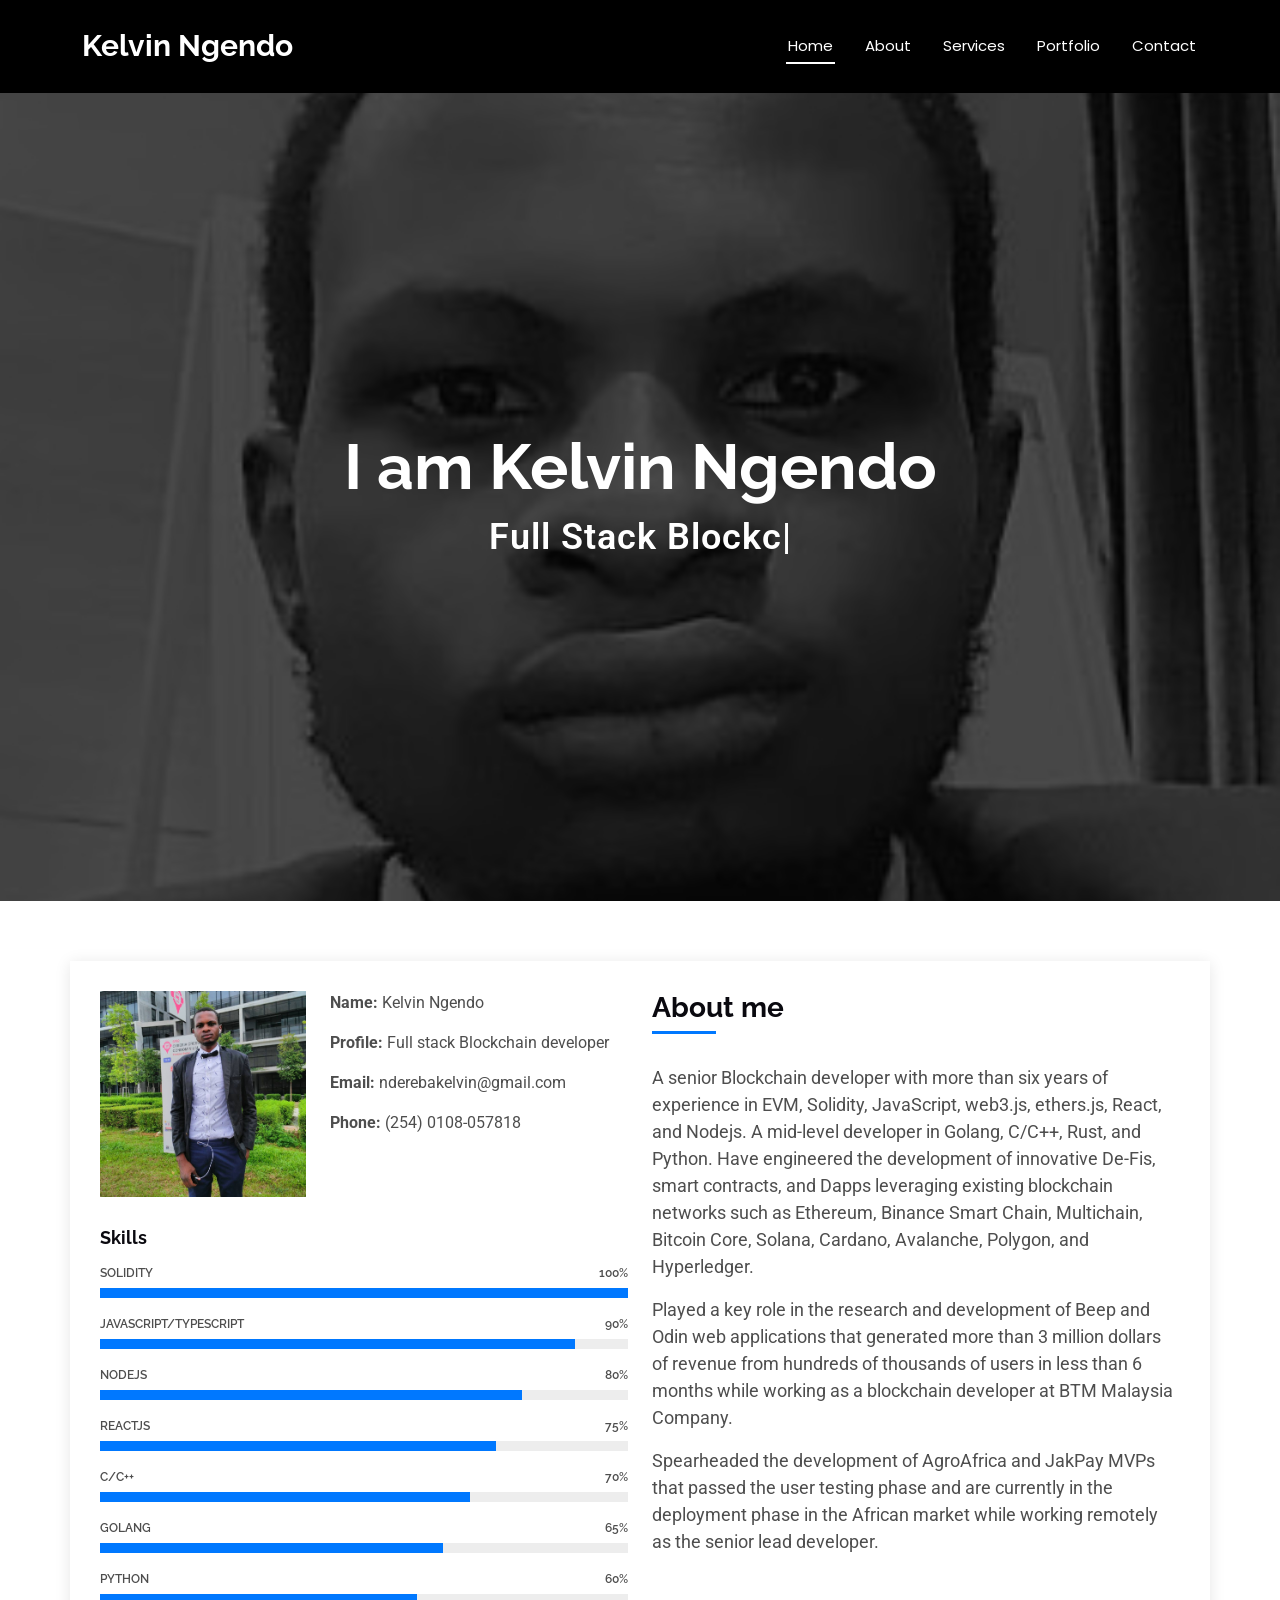
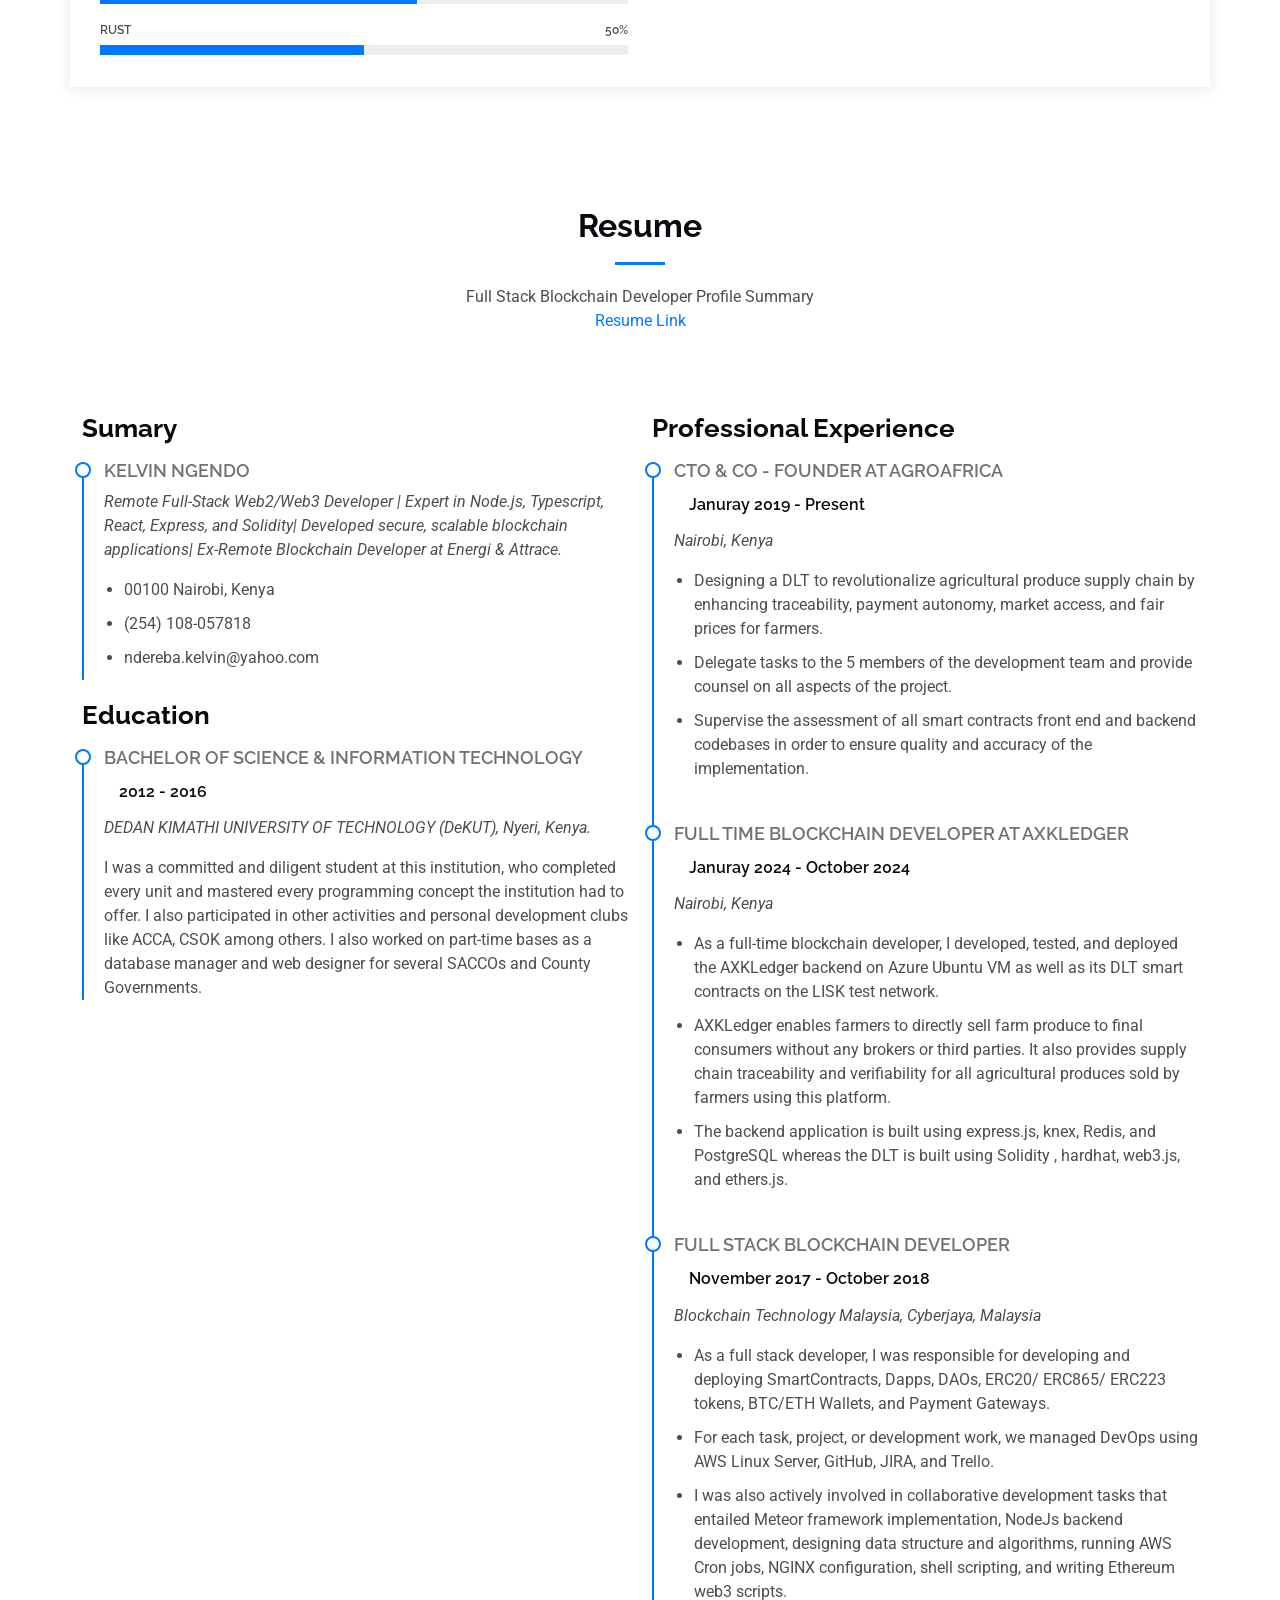
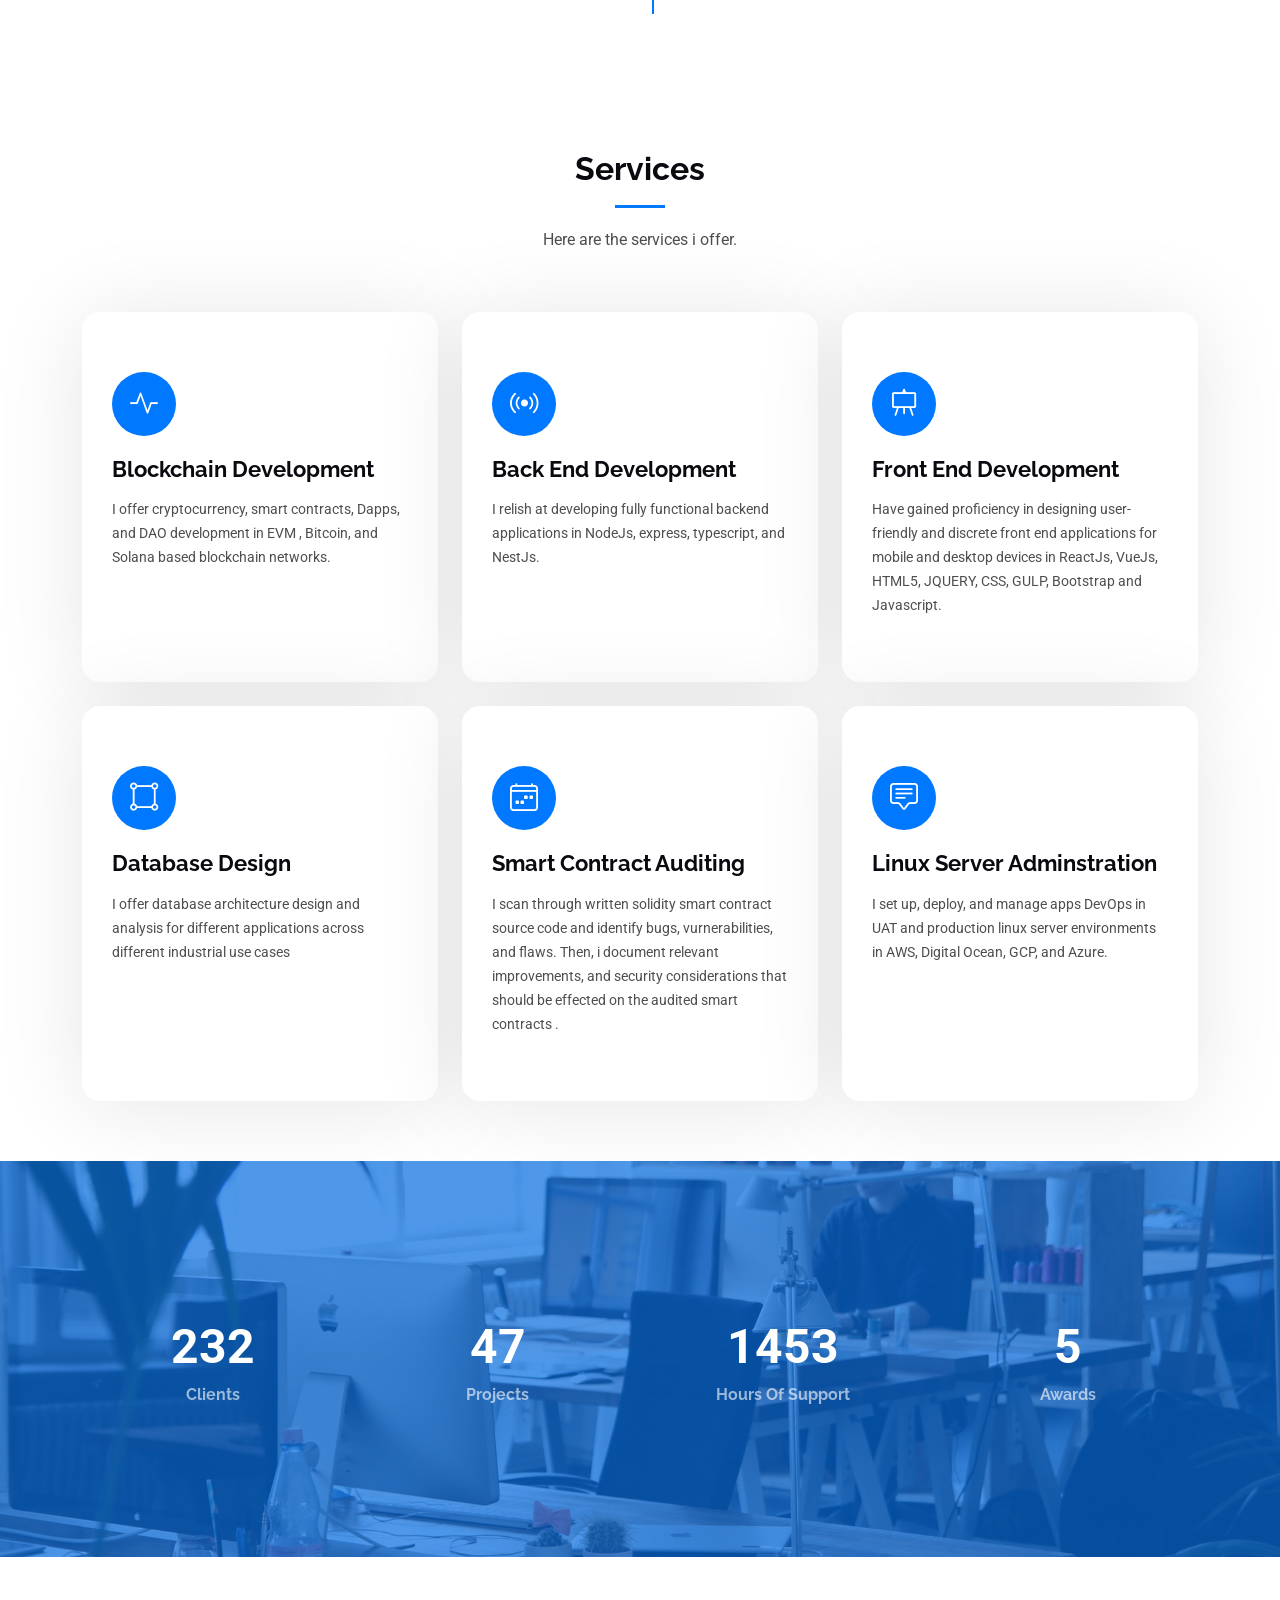
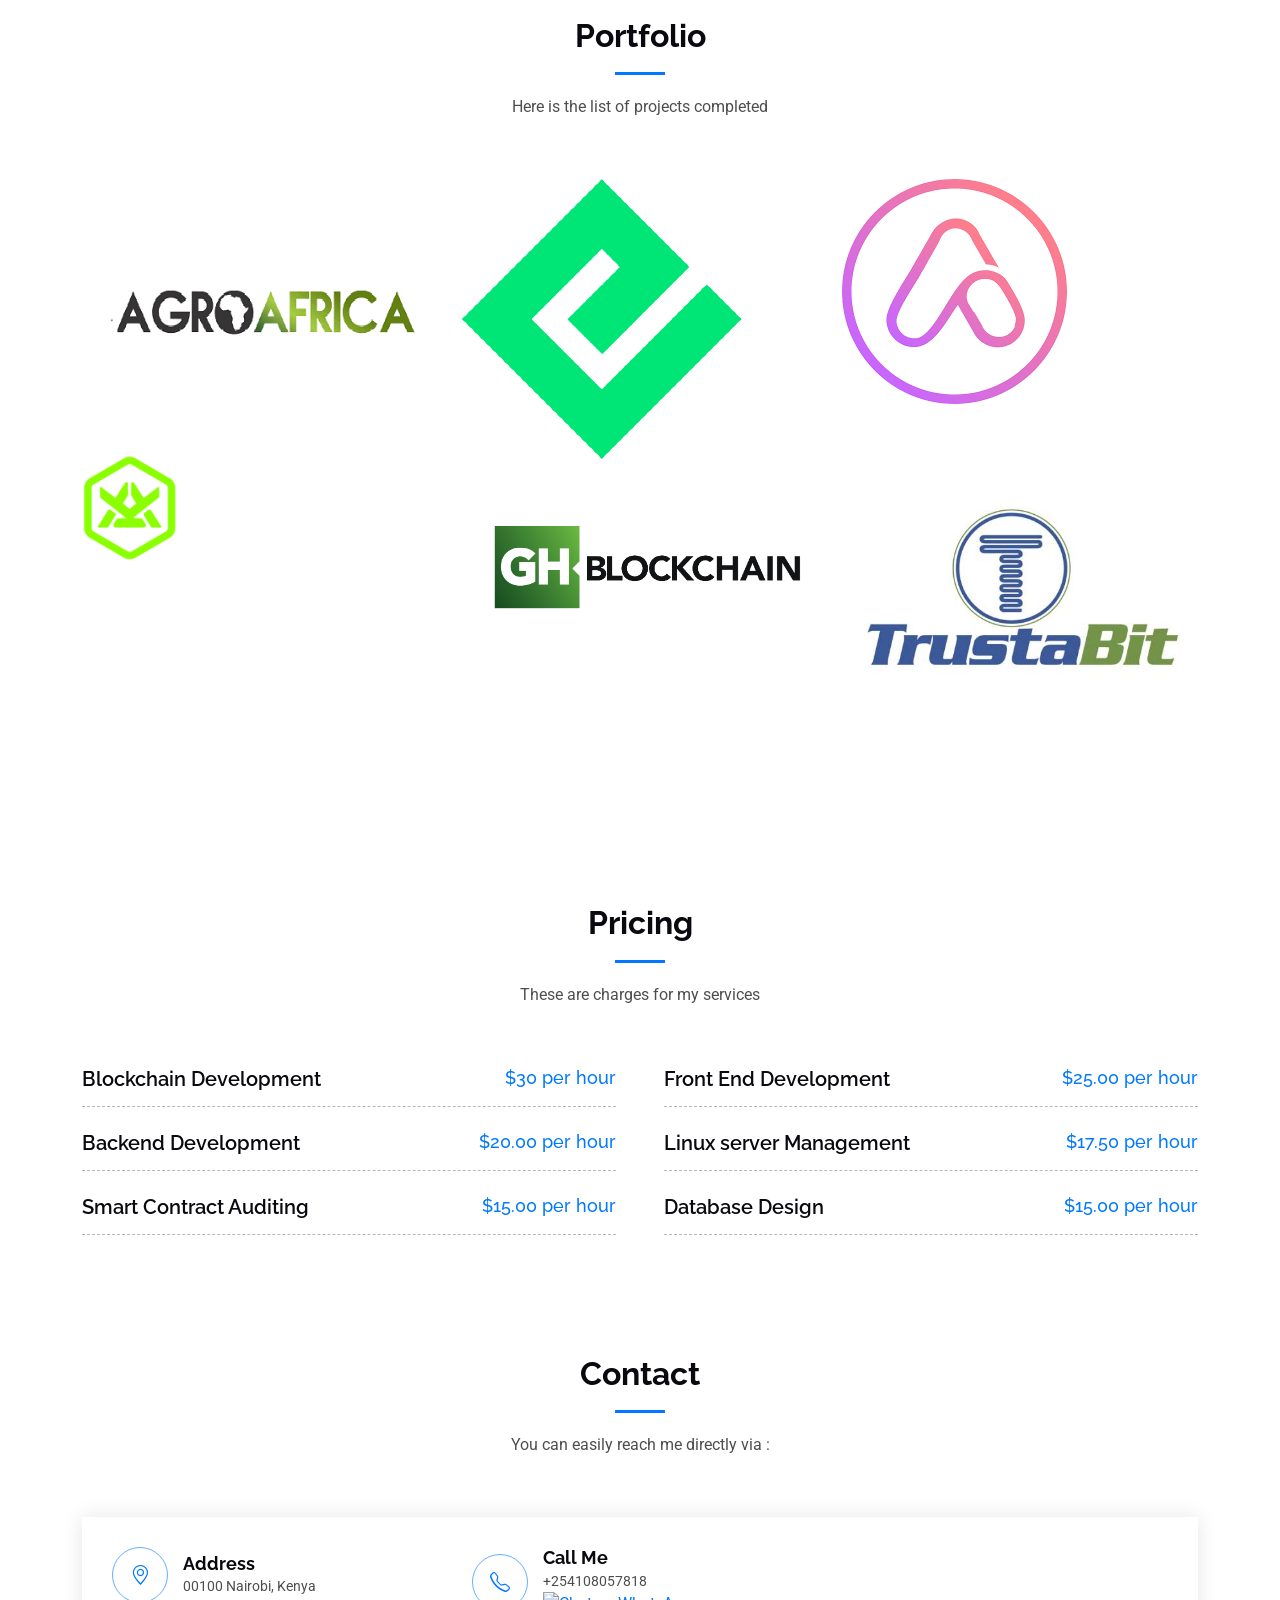
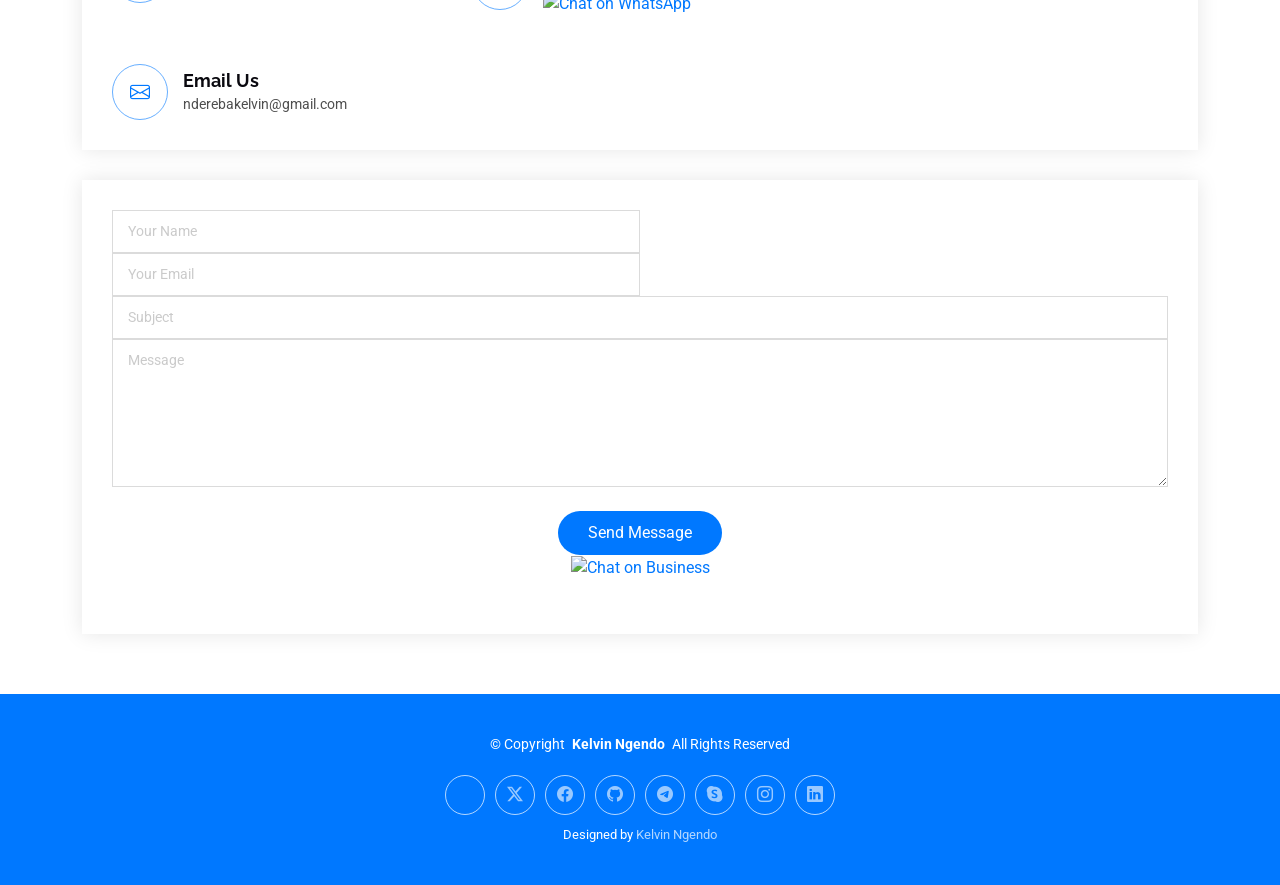
==== commit 6f05b88b: "change-prof-pic" ====
--- a/index.html
+++ b/index.html
@@ -102,7 +102,7 @@
 
             <div class="row justify-content-between gy-4">
               <div class="col-lg-5">
-                <img src="assets/img/p.jpg" class="img-fluid" alt="">
+                <img src="assets/img/prof_pic.jpg" class="img-fluid" alt="">
               </div>
               <div class="col-lg-7 about-info">
                 <p><strong>Name: </strong> <span>Kelvin Ngendo</span></p>
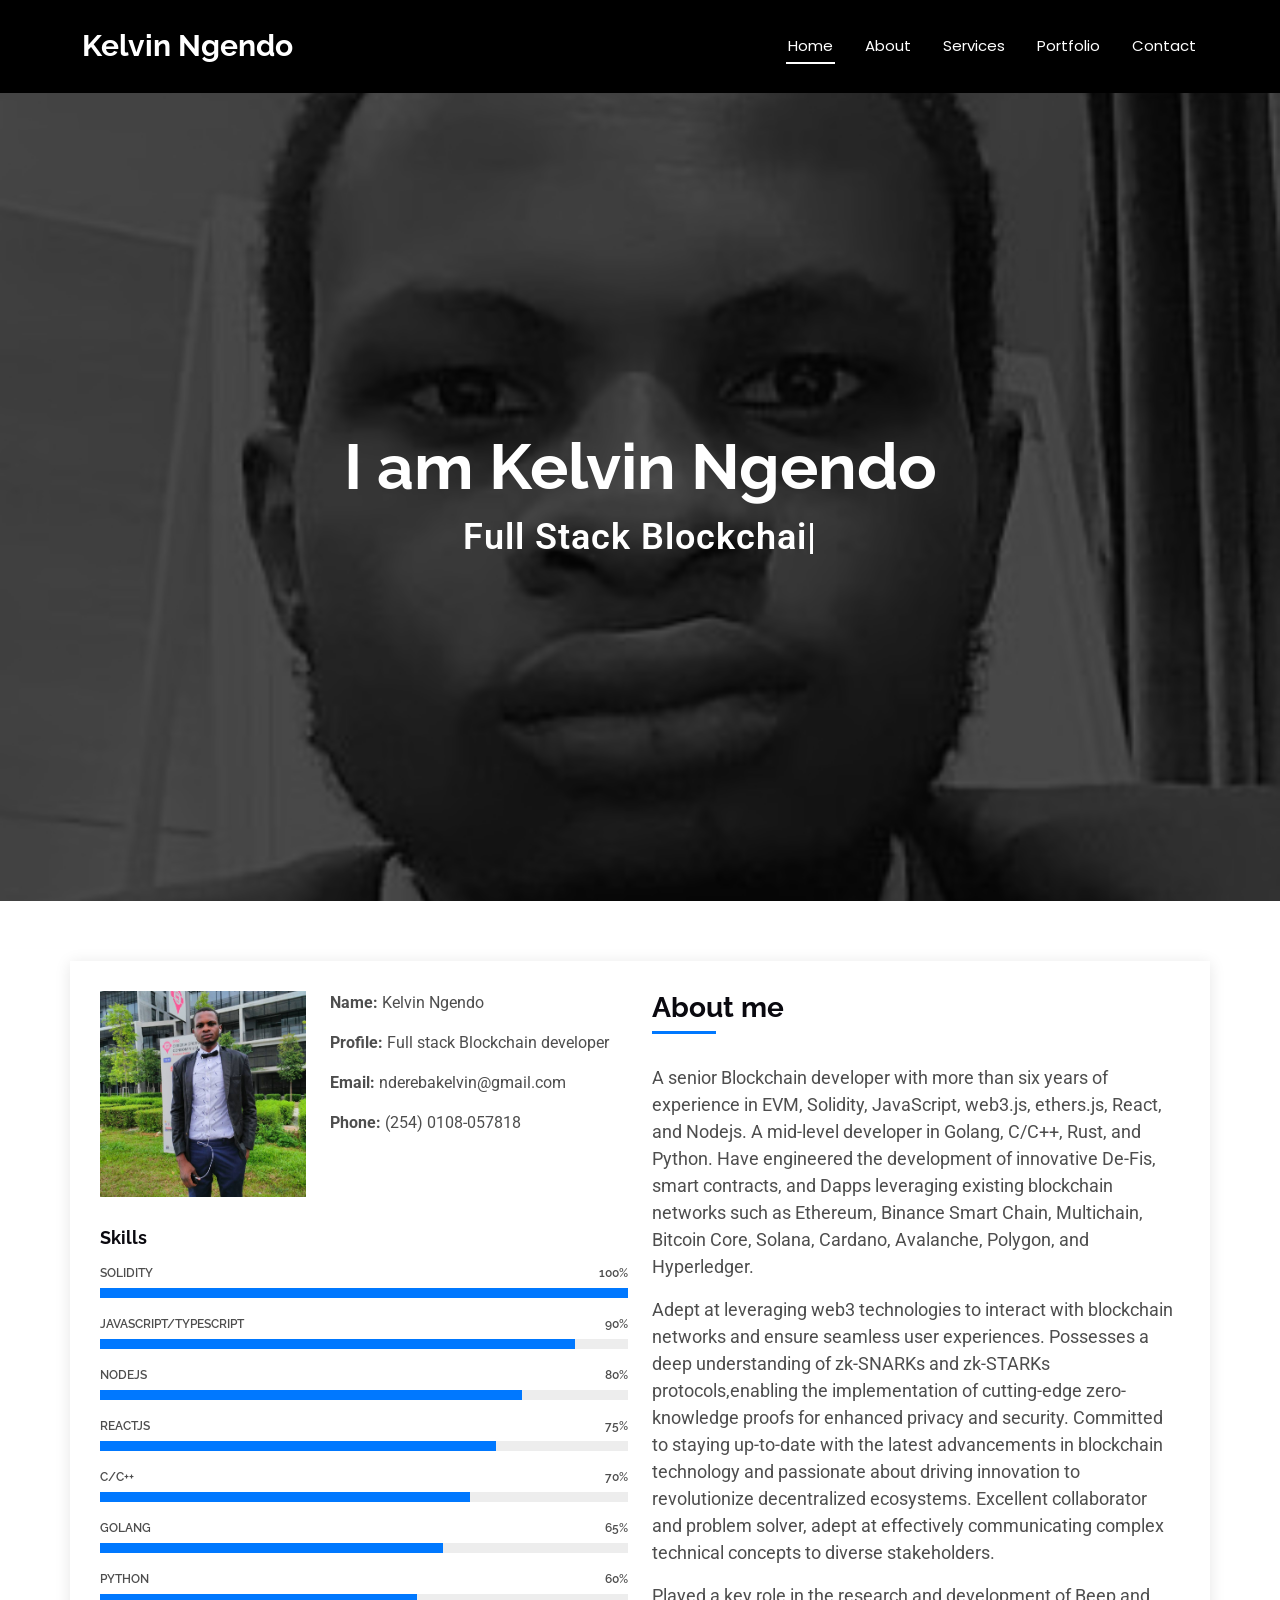
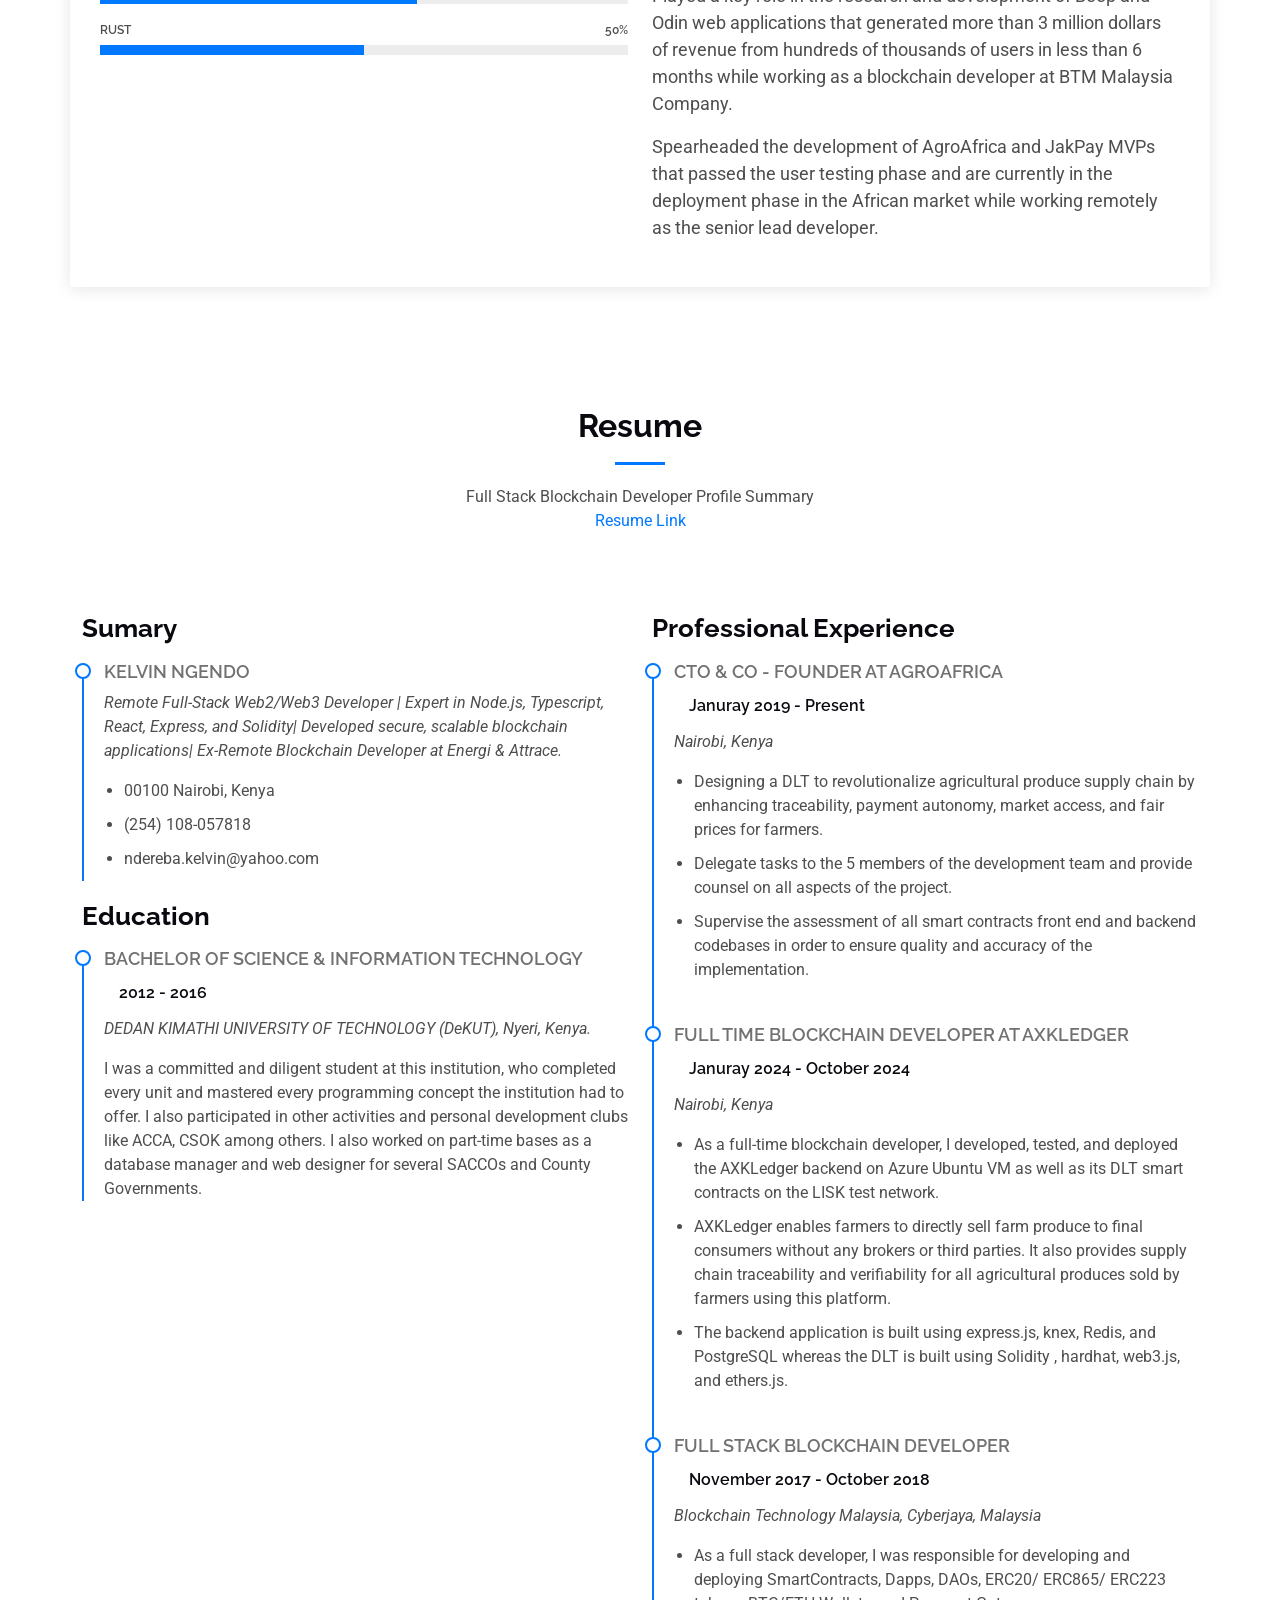
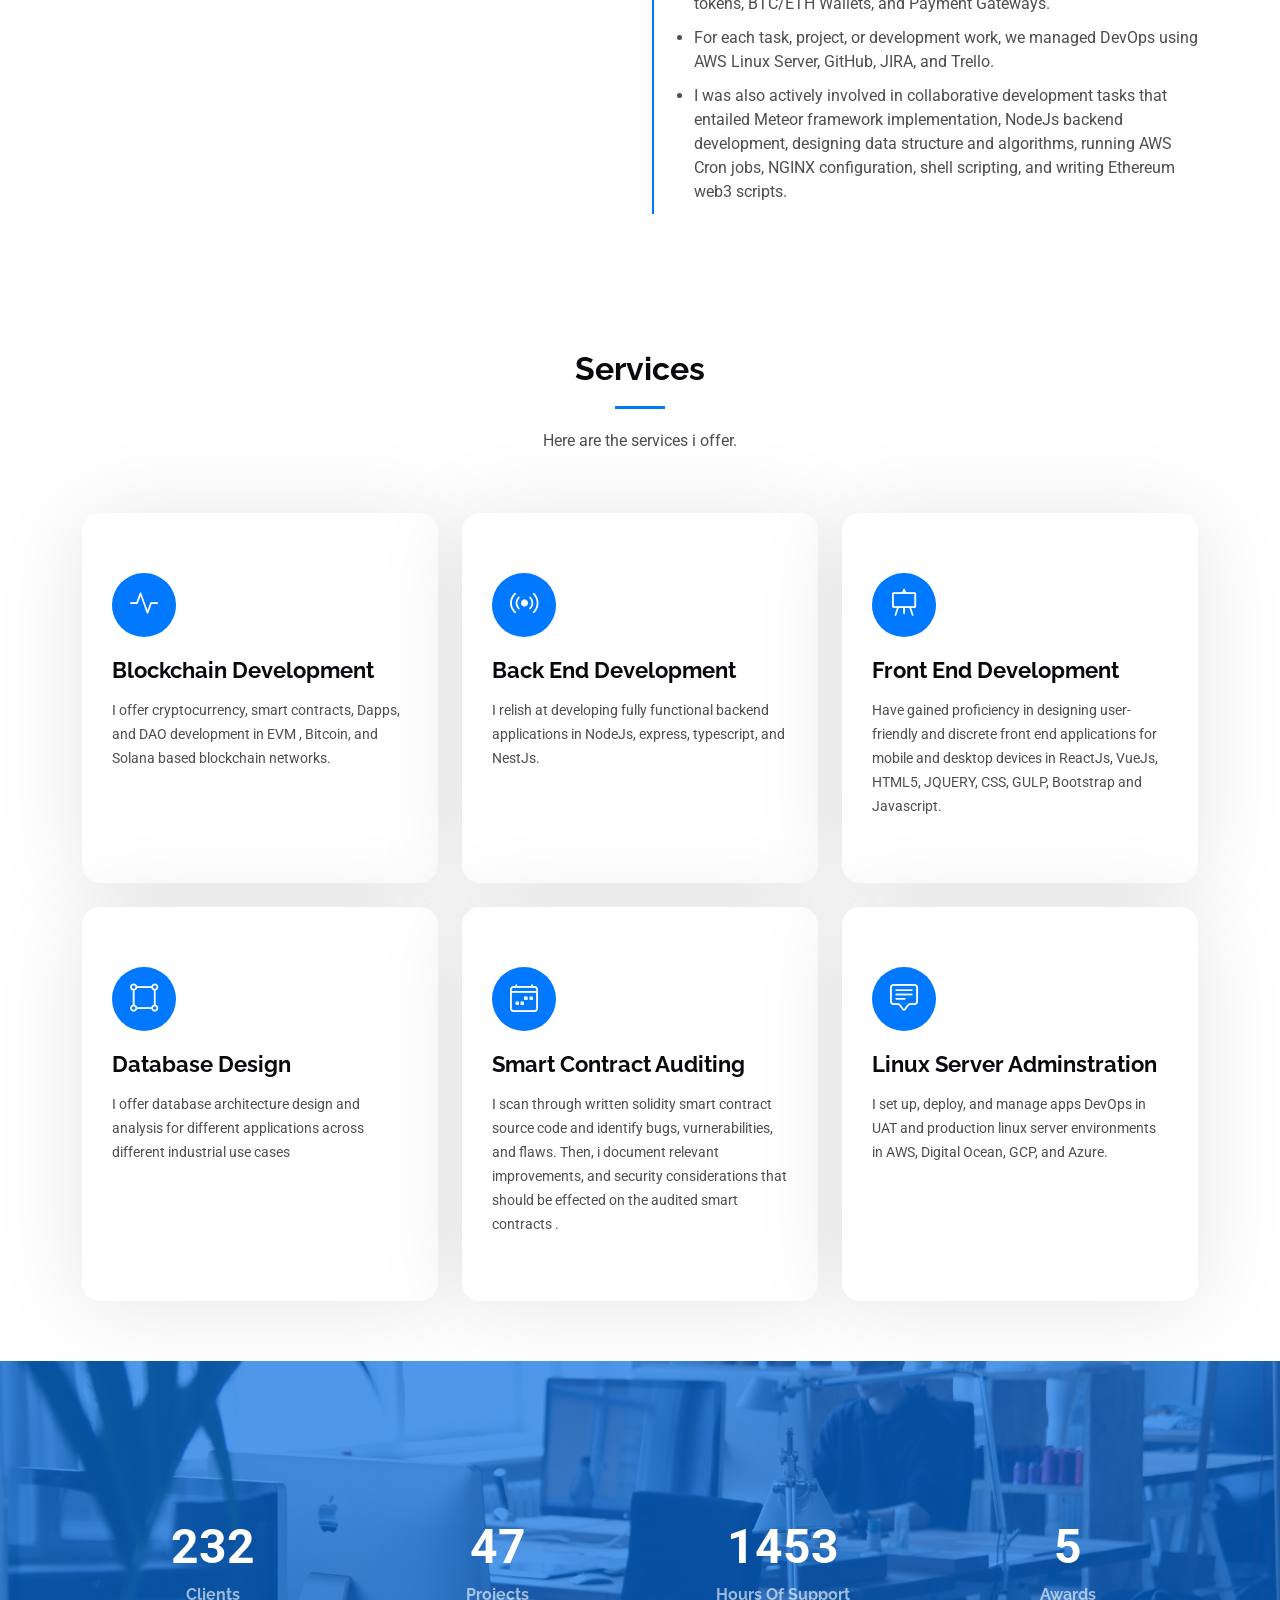
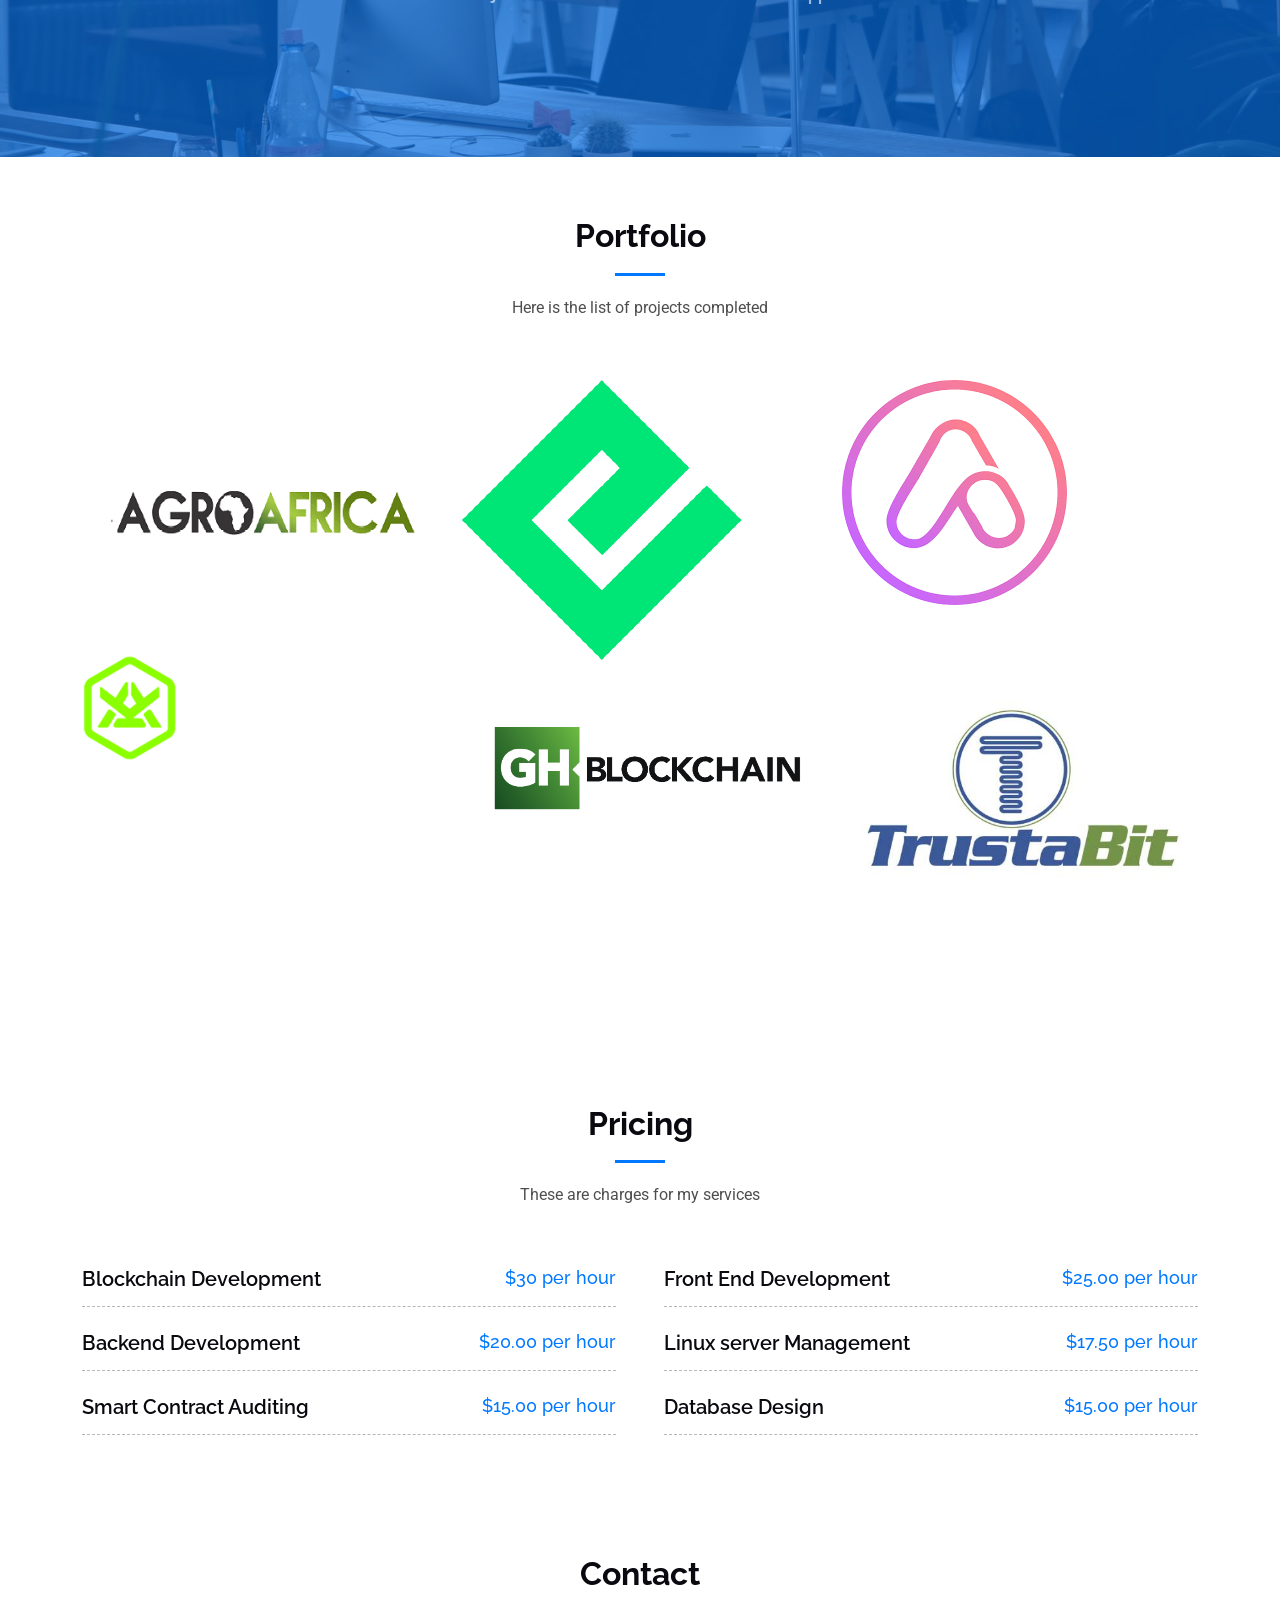
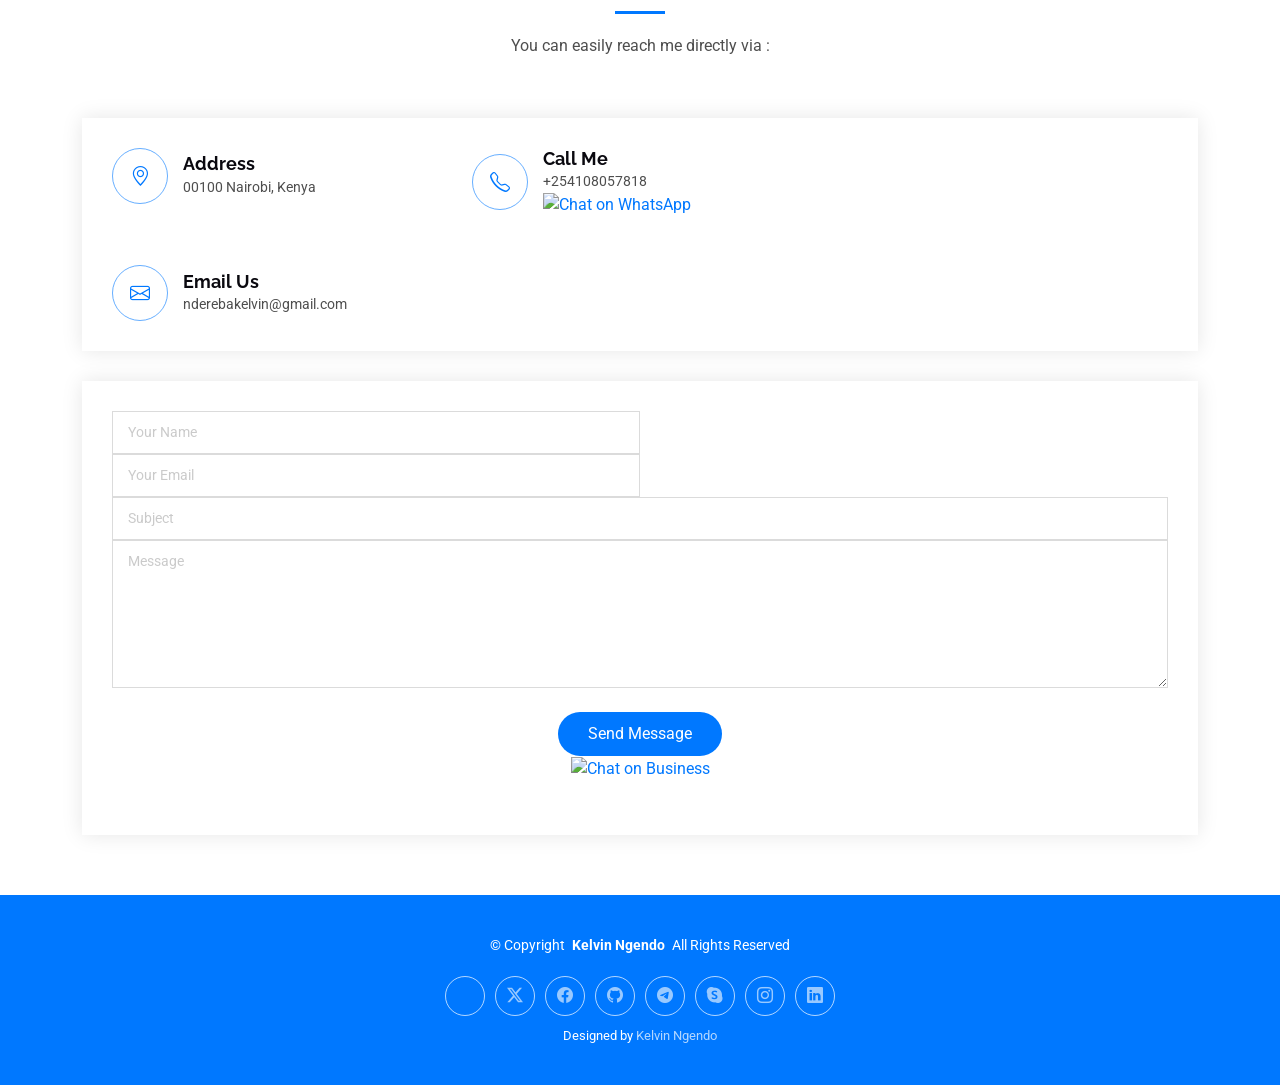
==== commit c3a483b2: "add-profile-details" ====
--- a/index.html
+++ b/index.html
@@ -186,10 +186,19 @@
                 Solana, Cardano, Avalanche, Polygon, and Hyperledger.
               </p>
               <p>
+                Adept at leveraging web3 technologies to interact with blockchain networks and
+                ensure seamless user experiences. Possesses a deep understanding of zk-SNARKs
+                and zk-STARKs protocols,enabling the implementation of cutting-edge zero-knowledge proofs for enhanced privacy and security.
+                Committed to staying up-to-date with the latest advancements in blockchain technology and passionate 
+                about driving innovation to revolutionize decentralized ecosystems. 
+                Excellent collaborator and problem solver, adept at effectively communicating complex technical concepts to diverse stakeholders.
+              </p>
+              <p>
                 Played a key role in the research and development of Beep and Odin web applications that
                 generated more than 3 million dollars of revenue from hundreds of thousands of users in less than
                 6 months while working as a blockchain developer at BTM Malaysia Company.
               </p>
+
               <p>
                 Spearheaded the development of AgroAfrica and JakPay MVPs that passed the user testing phase
                 and are currently in the deployment phase in the African market while working remotely as the
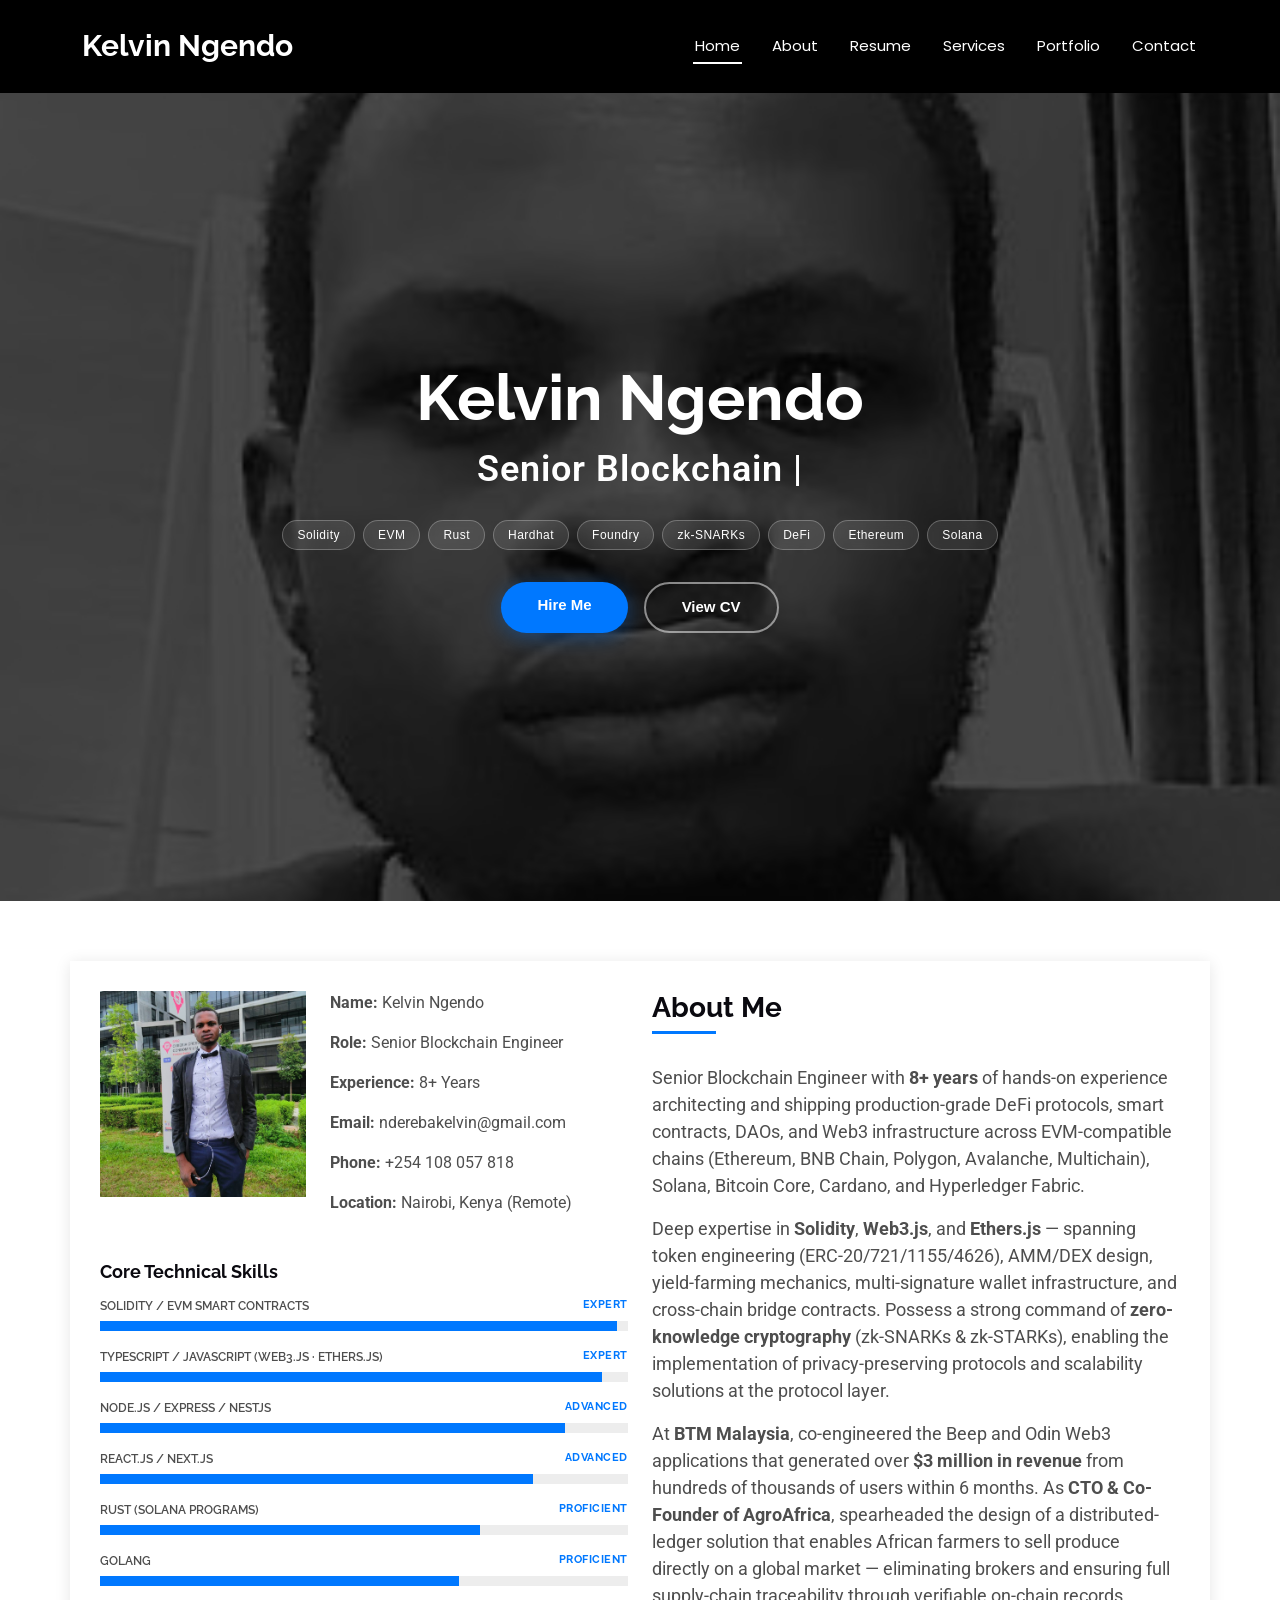
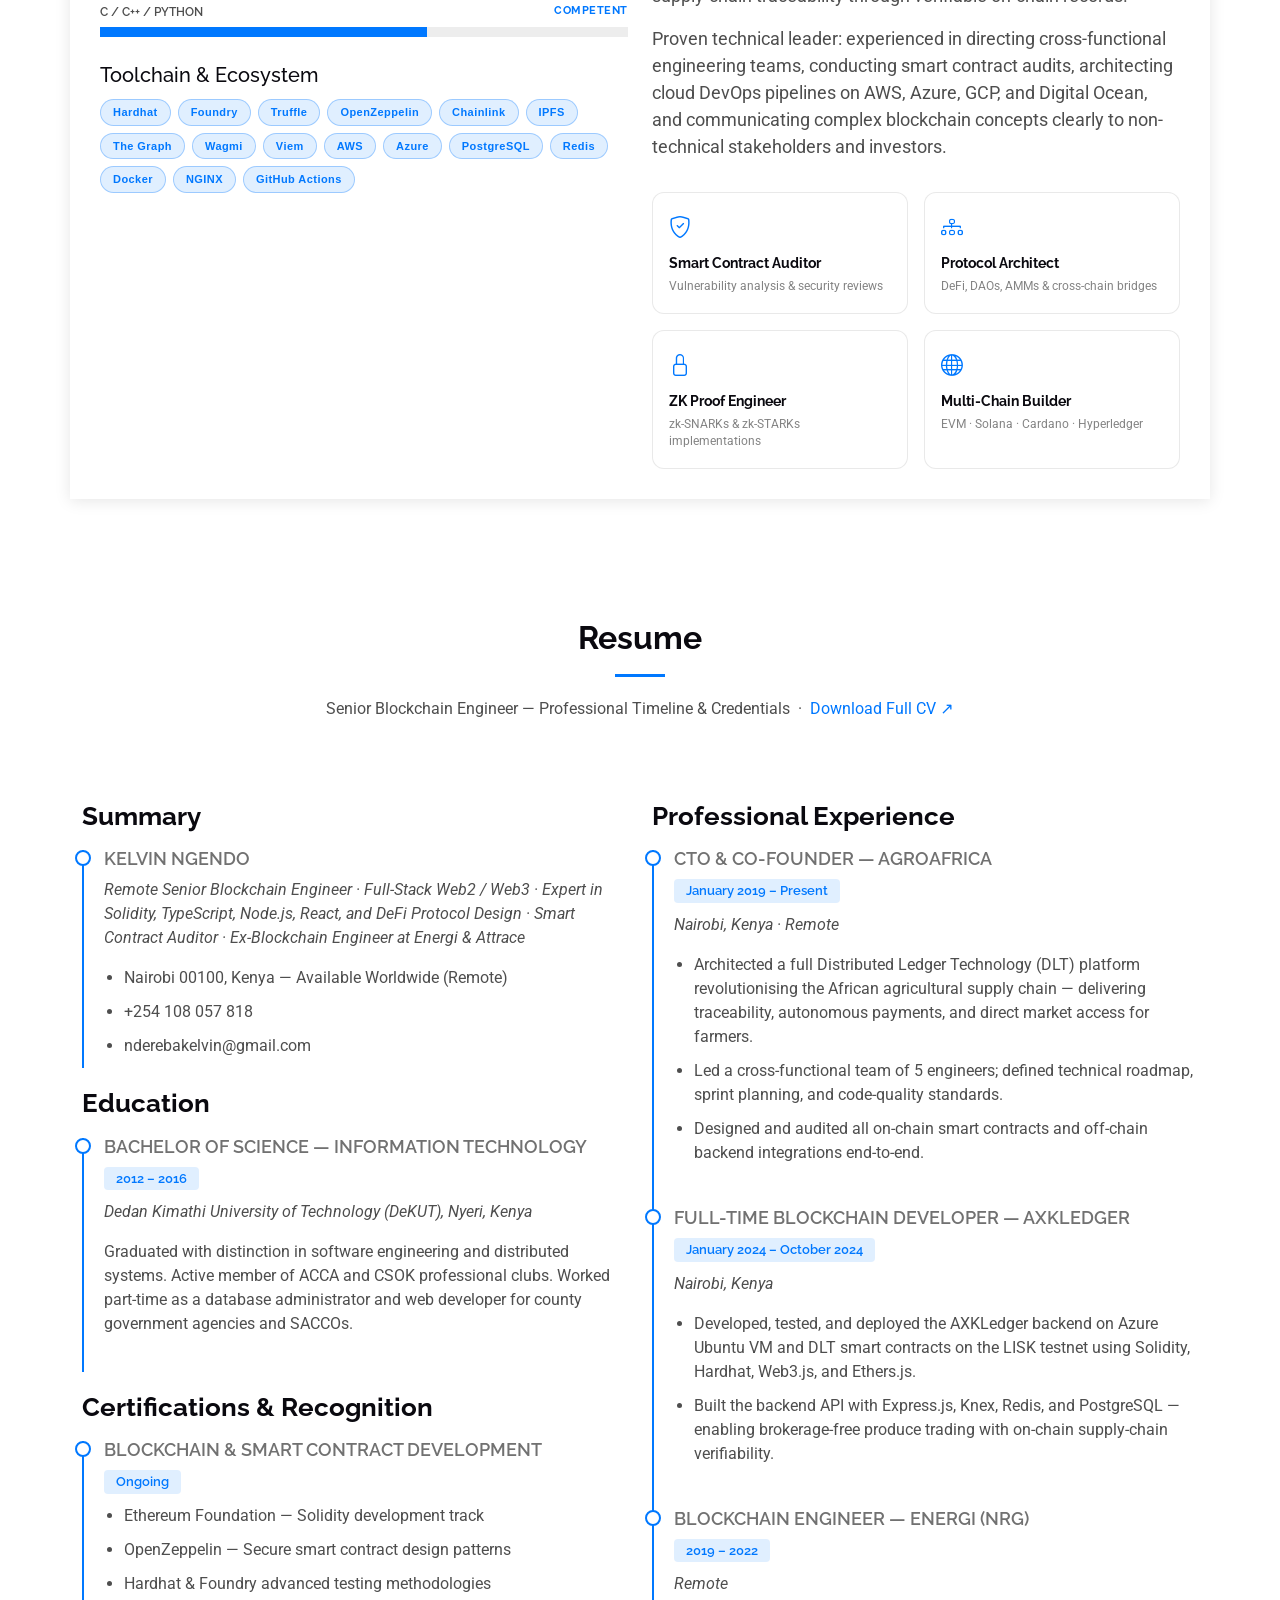
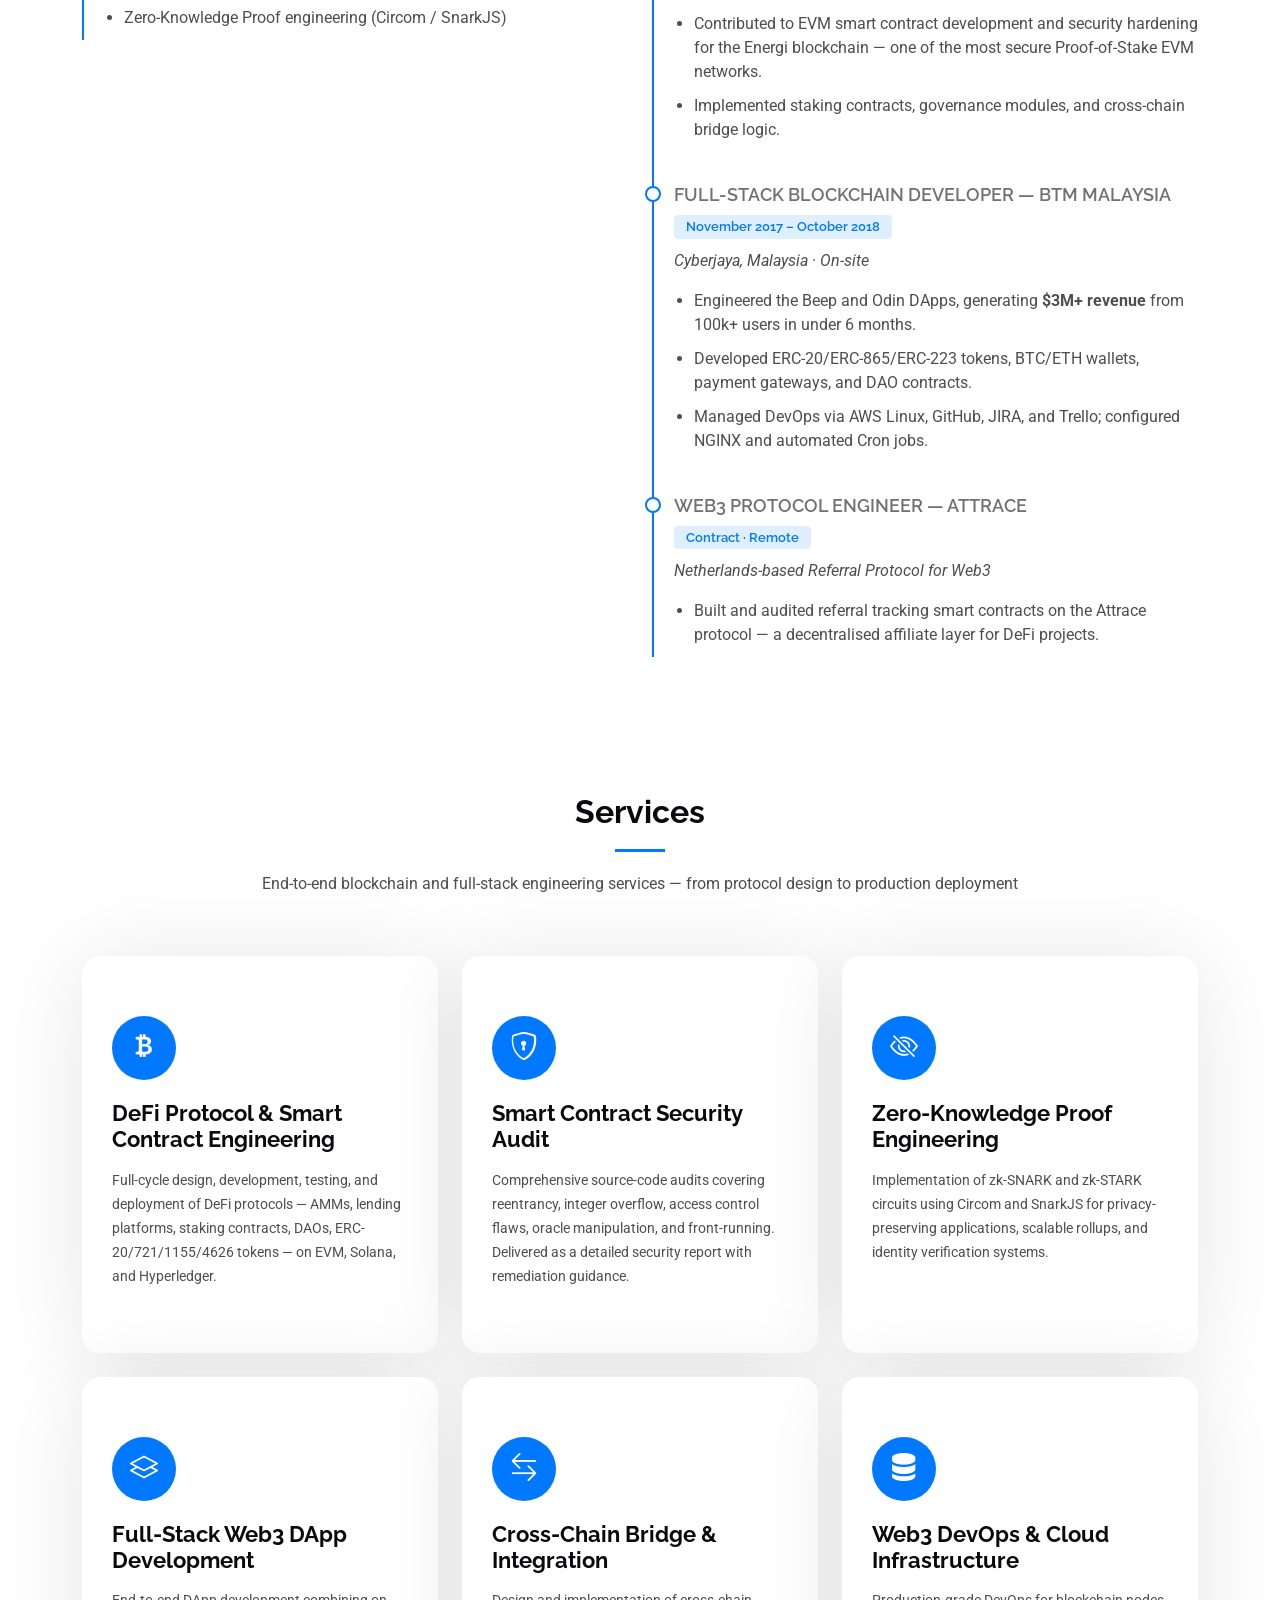
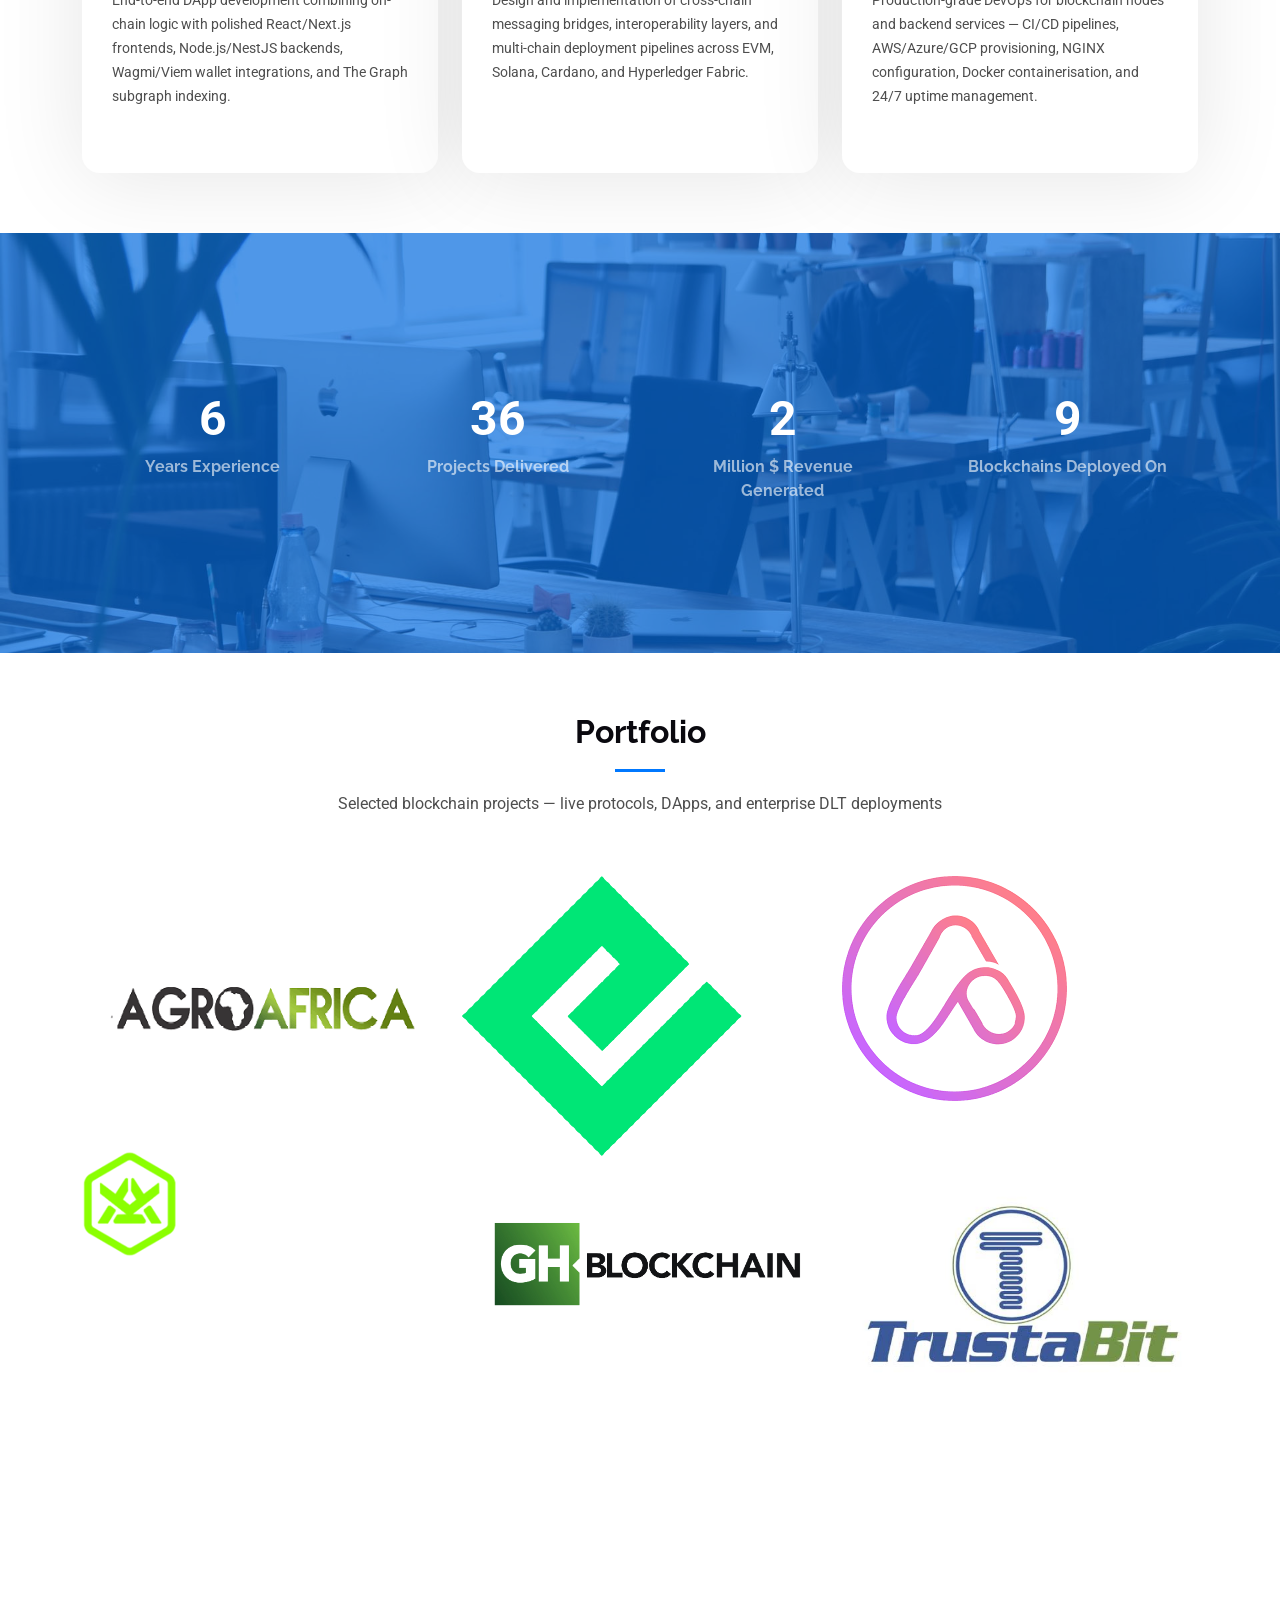
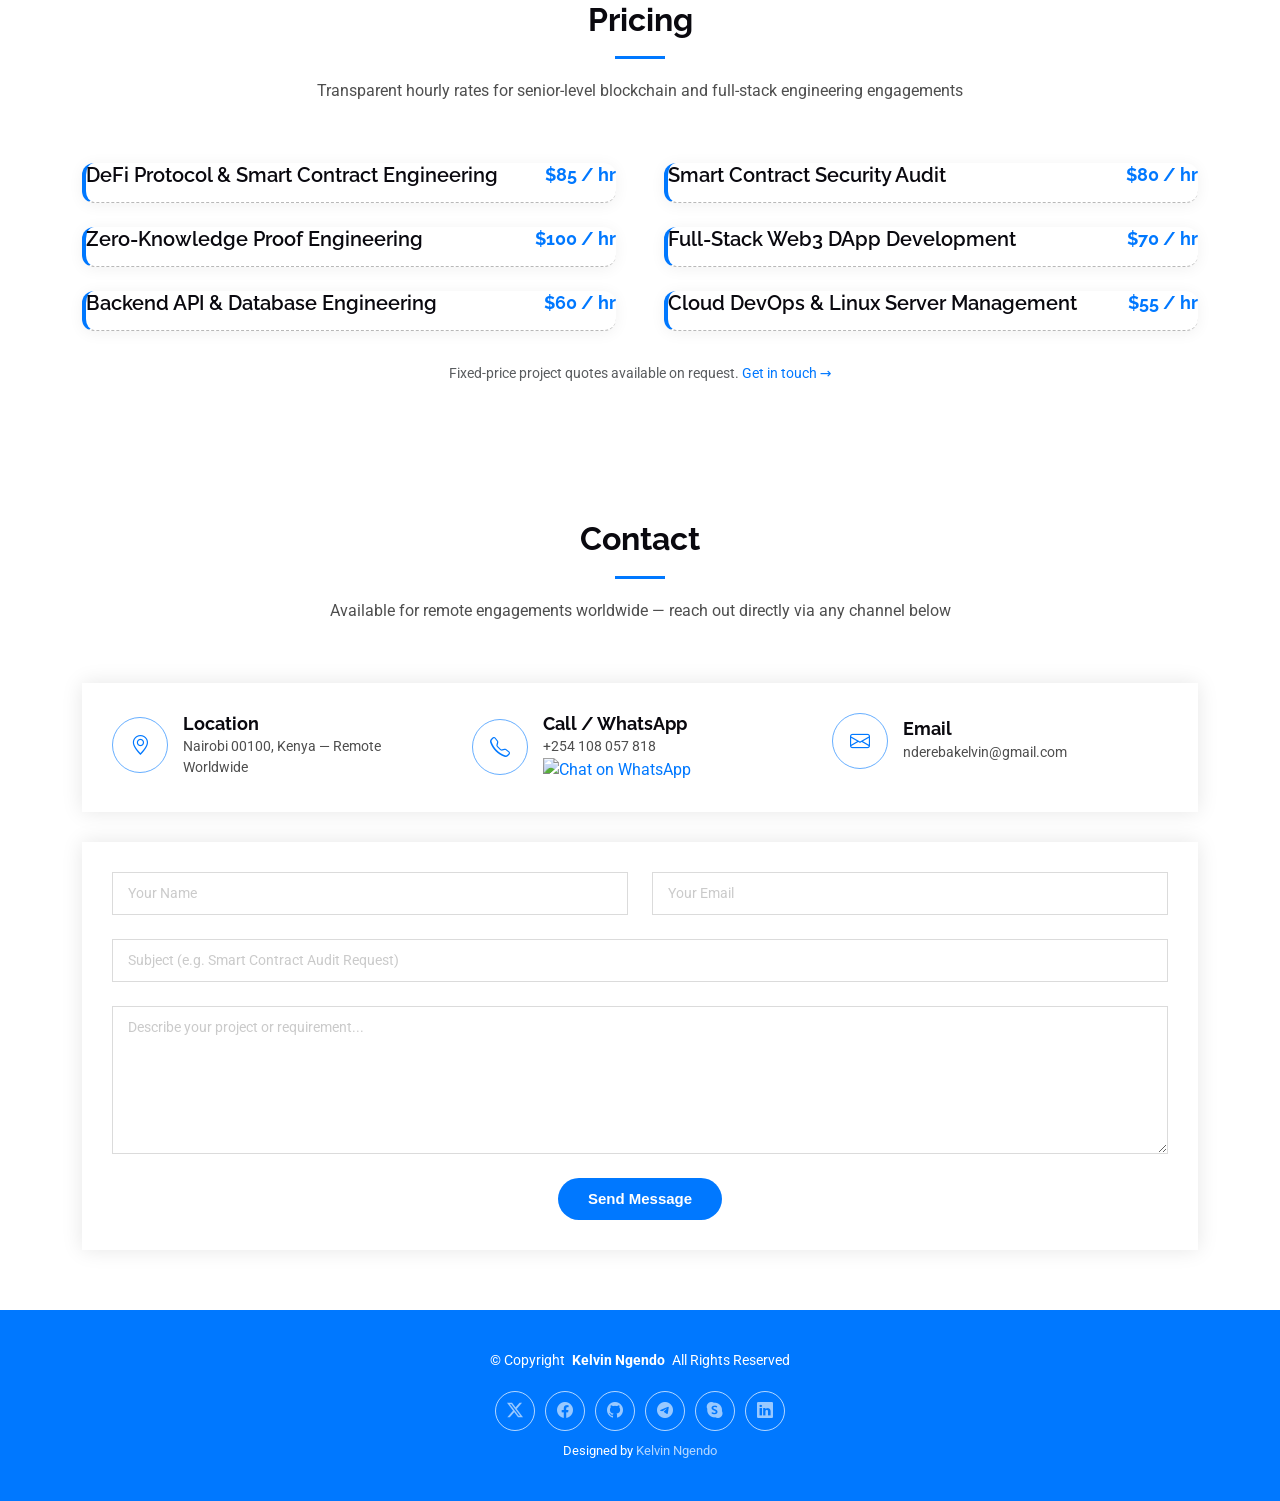
==== commit 5732aa29: "latest-changes" ====
--- a/index.html
+++ b/index.html
@@ -4,9 +4,14 @@
 <head>
   <meta charset="utf-8">
   <meta content="width=device-width, initial-scale=1.0" name="viewport">
-  <title>Index - Kelvin Ngendo</title>
-  <meta name="description" content="">
-  <meta name="keywords" content="">
+  <title>Kelvin Ngendo | Senior Blockchain Engineer & Web3 Architect</title>
+  <meta name="description" content="Kelvin Ngendo — Senior Blockchain Engineer with 8+ years building DeFi protocols, smart contracts, DAOs, and Web3 infrastructure on Ethereum, Solana, BNB Chain, Avalanche, Polygon, and Hyperledger. Available for remote engagements.">
+  <meta name="keywords" content="Blockchain Developer, Solidity Engineer, Smart Contract Auditor, DeFi Developer, Web3 Architect, Ethereum Developer, NFT, DAO, zk-SNARKs, Nairobi Kenya">
+
+  <!-- Open Graph -->
+  <meta property="og:title" content="Kelvin Ngendo | Senior Blockchain Engineer">
+  <meta property="og:description" content="8+ years engineering DeFi protocols, smart contracts, and Web3 infrastructure across EVM, Solana, and Hyperledger ecosystems.">
+  <meta property="og:type" content="website">
 
   <!-- Favicons -->
   <link href="assets/img/favicon.jpg" rel="icon">
@@ -26,14 +31,6 @@
 
   <!-- Main CSS File -->
   <link href="assets/css/main.css" rel="stylesheet">
-
-  <!-- =======================================================
-  * Template Name: Kelvin Ngendo
-  * Template URL: https://github.com/NderKev/Kelvin Ngendo-bootstrap-portfolio-html-template/
-  * Updated: Aug 07 2024 with Bootstrap v5.3.3
-  * Author: github.com/NderKev
-  * License: https://github.com/NderKev/license/
-  ======================================================== -->
 </head>
 
 <body class="index-page">
@@ -42,34 +39,16 @@
     <div class="container-fluid container-xl position-relative d-flex align-items-center justify-content-between">
 
       <a href="index.html" class="logo d-flex align-items-center">
-        <!-- Uncomment the line below if you also wish to use an image logo -->
-        <!-- <img src="assets/img/logo.png" alt=""> -->
         <h1 class="sitename">Kelvin Ngendo</h1>
       </a>
 
       <nav id="navmenu" class="navmenu">
         <ul>
-          <li><a href="#hero" class="active">Home<br></a></li>
+          <li><a href="#hero" class="active">Home</a></li>
           <li><a href="#about">About</a></li>
+          <li><a href="#resume">Resume</a></li>
           <li><a href="#services">Services</a></li>
           <li><a href="#portfolio">Portfolio</a></li>
-          <!-- <li class="dropdown"><a href="#"><span>Dropdown</span> <i class="bi bi-chevron-down toggle-dropdown"></i></a>
-            <ul>
-              <li><a href="#">Dropdown 1</a></li>
-              <li class="dropdown"><a href="#"><span>Deep Dropdown</span> <i class="bi bi-chevron-down toggle-dropdown"></i></a>
-                <ul>
-                  <li><a href="#">Deep Dropdown 1</a></li>
-                  <li><a href="#">Deep Dropdown 2</a></li>
-                  <li><a href="#">Deep Dropdown 3</a></li>
-                  <li><a href="#">Deep Dropdown 4</a></li>
-                  <li><a href="#">Deep Dropdown 5</a></li>
-                </ul>
-              </li>
-              <li><a href="#">Dropdown 2</a></li>
-              <li><a href="#">Dropdown 3</a></li>
-              <li><a href="#">Dropdown 4</a></li>
-            </ul>
-          </li> -->
           <li><a href="#contact">Contact</a></li>
         </ul>
         <i class="mobile-nav-toggle d-xl-none bi bi-list"></i>
@@ -83,11 +62,30 @@
     <!-- Hero Section -->
     <section id="hero" class="hero section dark-background">
 
-      <img src="assets/img/kev.jpg" alt="" data-aos="fade-in">
+      <img src="assets/img/kev.jpg" alt="Kelvin Ngendo — Senior Blockchain Engineer" data-aos="fade-in">
 
       <div class="container d-flex flex-column align-items-center justify-content-center text-center" data-aos="fade-up" data-aos-delay="100">
-        <h2>I am Kelvin Ngendo</h2>
-        <p><span class="typed" data-typed-items="Full Stack Blockchain Developer, Cryptographer, Freelancer"></span></p>
+        <h2>Kelvin Ngendo</h2>
+        <p><span class="typed" data-typed-items="Senior Blockchain Engineer, Web3 Architect, DeFi Protocol Developer, Smart Contract Auditor, zk-Proof Implementer"></span></p>
+
+        <!-- Tech stack tags -->
+        <div class="hero-tags" data-aos="fade-up" data-aos-delay="200">
+          <span class="hero-tag">Solidity</span>
+          <span class="hero-tag">EVM</span>
+          <span class="hero-tag">Rust</span>
+          <span class="hero-tag">Hardhat</span>
+          <span class="hero-tag">Foundry</span>
+          <span class="hero-tag">zk-SNARKs</span>
+          <span class="hero-tag">DeFi</span>
+          <span class="hero-tag">Ethereum</span>
+          <span class="hero-tag">Solana</span>
+        </div>
+
+        <!-- Hero CTAs -->
+        <div class="hero-cta" data-aos="fade-up" data-aos-delay="300">
+          <a href="#contact" class="btn-hire">Hire Me</a>
+          <a href="https://gray-mariam-89.tiiny.site/" target="_blank" class="btn-resume">View CV</a>
+        </div>
       </div>
 
     </section><!-- /Hero Section -->
@@ -102,108 +100,159 @@
 
             <div class="row justify-content-between gy-4">
               <div class="col-lg-5">
-                <img src="assets/img/prof_pic.jpg" class="img-fluid" alt="">
+                <img src="assets/img/prof_pic.jpg" class="img-fluid" alt="Kelvin Ngendo">
               </div>
               <div class="col-lg-7 about-info">
-                <p><strong>Name: </strong> <span>Kelvin Ngendo</span></p>
-                <p><strong>Profile: </strong> <span>Full stack Blockchain developer</span></p>
-                <p><strong>Email: </strong> <span>nderebakelvin@gmail.com</span></p>
-                <p><strong>Phone: </strong> <span>(254) 0108-057818</span></p>
+                <p><strong>Name:</strong> <span>Kelvin Ngendo</span></p>
+                <p><strong>Role:</strong> <span>Senior Blockchain Engineer</span></p>
+                <p><strong>Experience:</strong> <span>8+ Years</span></p>
+                <p><strong>Email:</strong> <span>nderebakelvin@gmail.com</span></p>
+                <p><strong>Phone:</strong> <span>+254 108 057 818</span></p>
+                <p><strong>Location:</strong> <span>Nairobi, Kenya (Remote)</span></p>
               </div>
             </div>
 
             <div class="skills-content skills-animation">
 
-              <h5>Skills</h5>
+              <h5>Core Technical Skills</h5>
 
               <div class="progress">
-                <span class="skill"><span>Solidity</span> <i class="val">100%</i></span>
+                <span class="skill"><span>Solidity / EVM Smart Contracts</span> <i class="val">Expert</i></span>
                 <div class="progress-bar-wrap">
-                  <div class="progress-bar" role="progressbar" aria-valuenow="100" aria-valuemin="0" aria-valuemax="100"></div>
-                </div>
-              </div><!-- End Skills Item -->
+                  <div class="progress-bar" role="progressbar" aria-valuenow="98" aria-valuemin="0" aria-valuemax="100"></div>
+                </div>
+              </div>
 
               <div class="progress">
-                <span class="skill"><span>Javascript/Typescript</span> <i class="val">90%</i></span>
+                <span class="skill"><span>TypeScript / JavaScript (Web3.js · Ethers.js)</span> <i class="val">Expert</i></span>
                 <div class="progress-bar-wrap">
-                  <div class="progress-bar" role="progressbar" aria-valuenow="90" aria-valuemin="0" aria-valuemax="100"></div>
-                </div>
-              </div><!-- End Skills Item -->
+                  <div class="progress-bar" role="progressbar" aria-valuenow="95" aria-valuemin="0" aria-valuemax="100"></div>
+                </div>
+              </div>
 
               <div class="progress">
-                <span class="skill"><span>Nodejs</span> <i class="val">80%</i></span>
+                <span class="skill"><span>Node.js / Express / NestJS</span> <i class="val">Advanced</i></span>
                 <div class="progress-bar-wrap">
-                  <div class="progress-bar" role="progressbar" aria-valuenow="80" aria-valuemin="0" aria-valuemax="100"></div>
-                </div>
-              </div><!-- End Skills Item -->
+                  <div class="progress-bar" role="progressbar" aria-valuenow="88" aria-valuemin="0" aria-valuemax="100"></div>
+                </div>
+              </div>
 
               <div class="progress">
-                <span class="skill"><span>Reactjs</span> <i class="val">75%</i></span>
+                <span class="skill"><span>React.js / Next.js</span> <i class="val">Advanced</i></span>
                 <div class="progress-bar-wrap">
-                  <div class="progress-bar" role="progressbar" aria-valuenow="75" aria-valuemin="0" aria-valuemax="100"></div>
-                </div>
-              </div><!-- End Skills Item -->
+                  <div class="progress-bar" role="progressbar" aria-valuenow="82" aria-valuemin="0" aria-valuemax="100"></div>
+                </div>
+              </div>
 
               <div class="progress">
-                <span class="skill"><span>C/C++</span> <i class="val">70%</i></span>
+                <span class="skill"><span>Rust (Solana Programs)</span> <i class="val">Proficient</i></span>
                 <div class="progress-bar-wrap">
-                  <div class="progress-bar" role="progressbar" aria-valuenow="70" aria-valuemin="0" aria-valuemax="100"></div>
-                </div>
-              </div><!-- End Skills Item -->
+                  <div class="progress-bar" role="progressbar" aria-valuenow="72" aria-valuemin="0" aria-valuemax="100"></div>
+                </div>
+              </div>
 
               <div class="progress">
-                <span class="skill"><span>Golang</span> <i class="val">65%</i></span>
+                <span class="skill"><span>Golang</span> <i class="val">Proficient</i></span>
                 <div class="progress-bar-wrap">
-                  <div class="progress-bar" role="progressbar" aria-valuenow="65" aria-valuemin="0" aria-valuemax="100"></div>
-                </div>
-              </div><!-- End Skills Item -->
+                  <div class="progress-bar" role="progressbar" aria-valuenow="68" aria-valuemin="0" aria-valuemax="100"></div>
+                </div>
+              </div>
 
               <div class="progress">
-                <span class="skill"><span>Python</span> <i class="val">60%</i></span>
+                <span class="skill"><span>C / C++ / Python</span> <i class="val">Competent</i></span>
                 <div class="progress-bar-wrap">
-                  <div class="progress-bar" role="progressbar" aria-valuenow="60" aria-valuemin="0" aria-valuemax="100"></div>
-                </div>
-              </div><!-- End Skills Item -->
-
-              <div class="progress">
-                <span class="skill"><span>RUST</span> <i class="val">50%</i></span>
-                <div class="progress-bar-wrap">
-                  <div class="progress-bar" role="progressbar" aria-valuenow="50" aria-valuemin="0" aria-valuemax="100"></div>
-                </div>
-              </div><!-- End Skills Item -->
-
-            </div>
+                  <div class="progress-bar" role="progressbar" aria-valuenow="62" aria-valuemin="0" aria-valuemax="100"></div>
+                </div>
+              </div>
+
+            </div><!-- End Skills -->
+
+            <!-- Tech Stack Badges -->
+            <div class="tech-badges" data-aos="fade-up" data-aos-delay="200">
+              <h5 style="margin-top:24px; margin-bottom:12px;">Toolchain &amp; Ecosystem</h5>
+              <div class="badge-wrap">
+                <span class="tech-badge">Hardhat</span>
+                <span class="tech-badge">Foundry</span>
+                <span class="tech-badge">Truffle</span>
+                <span class="tech-badge">OpenZeppelin</span>
+                <span class="tech-badge">Chainlink</span>
+                <span class="tech-badge">IPFS</span>
+                <span class="tech-badge">The Graph</span>
+                <span class="tech-badge">Wagmi</span>
+                <span class="tech-badge">Viem</span>
+                <span class="tech-badge">AWS</span>
+                <span class="tech-badge">Azure</span>
+                <span class="tech-badge">PostgreSQL</span>
+                <span class="tech-badge">Redis</span>
+                <span class="tech-badge">Docker</span>
+                <span class="tech-badge">NGINX</span>
+                <span class="tech-badge">GitHub Actions</span>
+              </div>
+            </div>
+
           </div>
 
           <div class="col-md-6">
             <div class="about-me">
-              <h4>About me</h4>
+              <h4>About Me</h4>
               <p>
-                A senior Blockchain developer with more than six years of experience in EVM, Solidity, JavaScript,
-                web3.js, ethers.js, React, and Nodejs. A mid-level developer in Golang, C/C++, Rust, and Python.
-                Have engineered the development of innovative De-Fis, smart contracts, and Dapps leveraging
-                existing blockchain networks such as Ethereum, Binance Smart Chain, Multichain, Bitcoin Core,
-                Solana, Cardano, Avalanche, Polygon, and Hyperledger.
+                Senior Blockchain Engineer with <strong>8+ years</strong> of hands-on experience architecting and shipping
+                production-grade DeFi protocols, smart contracts, DAOs, and Web3 infrastructure across EVM-compatible
+                chains (Ethereum, BNB Chain, Polygon, Avalanche, Multichain), Solana, Bitcoin Core, Cardano, and
+                Hyperledger Fabric.
               </p>
               <p>
-                Adept at leveraging web3 technologies to interact with blockchain networks and
-                ensure seamless user experiences. Possesses a deep understanding of zk-SNARKs
-                and zk-STARKs protocols,enabling the implementation of cutting-edge zero-knowledge proofs for enhanced privacy and security.
-                Committed to staying up-to-date with the latest advancements in blockchain technology and passionate 
-                about driving innovation to revolutionize decentralized ecosystems. 
-                Excellent collaborator and problem solver, adept at effectively communicating complex technical concepts to diverse stakeholders.
+                Deep expertise in <strong>Solidity</strong>, <strong>Web3.js</strong>, and <strong>Ethers.js</strong> —
+                spanning token engineering (ERC-20/721/1155/4626), AMM/DEX design, yield-farming mechanics,
+                multi-signature wallet infrastructure, and cross-chain bridge contracts. Possess a strong command of
+                <strong>zero-knowledge cryptography</strong> (zk-SNARKs &amp; zk-STARKs), enabling the implementation of
+                privacy-preserving protocols and scalability solutions at the protocol layer.
               </p>
               <p>
-                Played a key role in the research and development of Beep and Odin web applications that
-                generated more than 3 million dollars of revenue from hundreds of thousands of users in less than
-                6 months while working as a blockchain developer at BTM Malaysia Company.
+                At <strong>BTM Malaysia</strong>, co-engineered the Beep and Odin Web3 applications that generated over
+                <strong>$3 million in revenue</strong> from hundreds of thousands of users within 6 months. As
+                <strong>CTO &amp; Co-Founder of AgroAfrica</strong>, spearheaded the design of a distributed-ledger
+                solution that enables African farmers to sell produce directly on a global market — eliminating brokers
+                and ensuring full supply-chain traceability through verifiable on-chain records.
               </p>
-
               <p>
-                Spearheaded the development of AgroAfrica and JakPay MVPs that passed the user testing phase
-                and are currently in the deployment phase in the African market while working remotely as the
-                senior lead developer.
+                Proven technical leader: experienced in directing cross-functional engineering teams, conducting smart
+                contract audits, architecting cloud DevOps pipelines on AWS, Azure, GCP, and Digital Ocean, and
+                communicating complex blockchain concepts clearly to non-technical stakeholders and investors.
               </p>
+
+              <!-- Highlight cards -->
+              <div class="row g-3 mt-2">
+                <div class="col-6">
+                  <div class="highlight-card">
+                    <i class="bi bi-shield-check"></i>
+                    <strong>Smart Contract Auditor</strong>
+                    <span>Vulnerability analysis &amp; security reviews</span>
+                  </div>
+                </div>
+                <div class="col-6">
+                  <div class="highlight-card">
+                    <i class="bi bi-diagram-3"></i>
+                    <strong>Protocol Architect</strong>
+                    <span>DeFi, DAOs, AMMs &amp; cross-chain bridges</span>
+                  </div>
+                </div>
+                <div class="col-6">
+                  <div class="highlight-card">
+                    <i class="bi bi-lock"></i>
+                    <strong>ZK Proof Engineer</strong>
+                    <span>zk-SNARKs &amp; zk-STARKs implementations</span>
+                  </div>
+                </div>
+                <div class="col-6">
+                  <div class="highlight-card">
+                    <i class="bi bi-globe"></i>
+                    <strong>Multi-Chain Builder</strong>
+                    <span>EVM · Solana · Cardano · Hyperledger</span>
+                  </div>
+                </div>
+              </div>
+
             </div>
           </div>
         </div>
@@ -215,91 +264,104 @@
     <!-- Resume Section -->
     <section id="resume" class="resume section">
 
-      <!-- Section Title -->
       <div class="container section-title" data-aos="fade-up">
         <h2>Resume</h2>
-        <p>Full Stack Blockchain Developer Profile Summary</p>
-        <a href="https://gray-mariam-89.tiiny.site/" class="stretched-link"> Resume Link</a>
-      </div><!-- End Section Title -->
+        <p>Senior Blockchain Engineer — Professional Timeline &amp; Credentials &nbsp;·&nbsp;
+          <a href="https://gray-mariam-89.tiiny.site/" target="_blank" style="color:var(--accent-color);">Download Full CV ↗</a>
+        </p>
+      </div>
 
       <div class="container">
 
         <div class="row">
 
           <div class="col-lg-6" data-aos="fade-up" data-aos-delay="100">
-            <h3 class="resume-title">Sumary</h3>
+            <h3 class="resume-title">Summary</h3>
 
             <div class="resume-item pb-0">
               <h4>Kelvin Ngendo</h4>
-              <p><em>Remote Full-Stack Web2/Web3 Developer | Expert in Node.js, Typescript, React, Express, and Solidity| Developed secure, scalable blockchain applications| Ex-Remote Blockchain Developer at Energi & Attrace.</em></p>
+              <p><em>Remote Senior Blockchain Engineer · Full-Stack Web2 / Web3 · Expert in Solidity, TypeScript, Node.js, React, and DeFi Protocol Design · Smart Contract Auditor · Ex-Blockchain Engineer at Energi &amp; Attrace</em></p>
               <ul>
-                <li>00100 Nairobi, Kenya</li>
-                <li>(254) 108-057818</li>
-                <li>ndereba.kelvin@yahoo.com</li>
+                <li>Nairobi 00100, Kenya — Available Worldwide (Remote)</li>
+                <li>+254 108 057 818</li>
+                <li>nderebakelvin@gmail.com</li>
               </ul>
-            </div><!-- Edn Resume Item -->
+            </div>
 
             <h3 class="resume-title">Education</h3>
             <div class="resume-item">
-              <h4>Bachelor of science  &amp; Information Technology </h4>
-              <h5>2012 - 2016</h5>
-              <p><em>DEDAN KIMATHI UNIVERSITY OF TECHNOLOGY (DeKUT), Nyeri, Kenya.</em></p>
-              <p>I was a committed and diligent student at this institution, who completed every unit and mastered every programming concept the institution had to offer. I also participated in other activities and personal development clubs like ACCA, CSOK among others. I also worked on part-time bases as a database manager and web designer for several SACCOs and County Governments.</p>
-            </div><!-- Edn Resume Item -->
-
-          <!--  <div class="resume-item">
-              <h4>Bachelor of Fine Arts &amp; Graphic Design</h4>
-              <h5>2010 - 2014</h5>
-              <p><em>Rochester Institute of Technology, Rochester, NY</em></p>
-              <p>Quia nobis sequi est occaecati aut. Repudiandae et iusto quae reiciendis et quis Eius vel ratione eius unde vitae rerum voluptates asperiores voluptatem Earum molestiae consequatur neque etlon sader mart dila</p>
-            </div>Edn Resume Item --> 
-
+              <h4>Bachelor of Science — Information Technology</h4>
+              <h5>2012 – 2016</h5>
+              <p><em>Dedan Kimathi University of Technology (DeKUT), Nyeri, Kenya</em></p>
+              <p>Graduated with distinction in software engineering and distributed systems. Active member of ACCA and CSOK professional clubs. Worked part-time as a database administrator and web developer for county government agencies and SACCOs.</p>
+            </div>
+
+            <h3 class="resume-title">Certifications &amp; Recognition</h3>
+            <div class="resume-item">
+              <h4>Blockchain &amp; Smart Contract Development</h4>
+              <h5>Ongoing</h5>
+              <ul>
+                <li>Ethereum Foundation — Solidity development track</li>
+                <li>OpenZeppelin — Secure smart contract design patterns</li>
+                <li>Hardhat &amp; Foundry advanced testing methodologies</li>
+                <li>Zero-Knowledge Proof engineering (Circom / SnarkJS)</li>
+              </ul>
+            </div>
           </div>
 
           <div class="col-lg-6" data-aos="fade-up" data-aos-delay="200">
             <h3 class="resume-title">Professional Experience</h3>
-           <!--<a href="https://gray-mariam-89.tiiny.site/" class="stretched-link"> Resume Link</a>-->
-          
-           
 
             <div class="resume-item">
-              <h4>CTO & Co - Founder at AgroAfrica</h4>
-              <h5>Januray 2019 - Present</h5>
-              <p><em>Nairobi, Kenya </em></p>
+              <h4>CTO &amp; Co-Founder — AgroAfrica</h4>
+              <h5>January 2019 – Present</h5>
+              <p><em>Nairobi, Kenya · Remote</em></p>
               <ul>
-                <li>Designing a DLT to revolutionalize agricultural produce supply chain by enhancing traceability, payment autonomy, market access, and fair prices for farmers.</li>
-                <li>Delegate tasks to the 5 members of the development team and provide counsel on all aspects of the project. </li>
-                <li>Supervise the assessment of all smart contracts front end and backend codebases in order to ensure quality and accuracy of the implementation.</li>
+                <li>Architected a full Distributed Ledger Technology (DLT) platform revolutionising the African agricultural supply chain — delivering traceability, autonomous payments, and direct market access for farmers.</li>
+                <li>Led a cross-functional team of 5 engineers; defined technical roadmap, sprint planning, and code-quality standards.</li>
+                <li>Designed and audited all on-chain smart contracts and off-chain backend integrations end-to-end.</li>
               </ul>
-            </div><!-- Edn Resume Item -->
+            </div>
+
             <div class="resume-item">
-              <h4>Full Time Blockchain Developer at AXKLedger</h4>
-              <h5>Januray 2024 - October 2024</h5>
-              <p><em>Nairobi, Kenya </em></p>
+              <h4>Full-Time Blockchain Developer — AXKLedger</h4>
+              <h5>January 2024 – October 2024</h5>
+              <p><em>Nairobi, Kenya</em></p>
               <ul>
-                <li>As a full-time blockchain developer, I developed, tested, and deployed the
-                  AXKLedger backend on Azure Ubuntu VM as well as its DLT smart contracts on
-                  the LISK test network.</li>
-                <li>AXKLedger enables farmers to directly sell farm produce to
-                  final consumers without any brokers or third parties. It also provides supply chain
-                  traceability and verifiability for all agricultural produces sold by farmers using this
-                  platform. </li>
-                <li>The backend application is built using express.js, knex, Redis, and
-                  PostgreSQL whereas the DLT is built using Solidity , hardhat, web3.js, and
-                  ethers.js.</li>
+                <li>Developed, tested, and deployed the AXKLedger backend on Azure Ubuntu VM and DLT smart contracts on the LISK testnet using Solidity, Hardhat, Web3.js, and Ethers.js.</li>
+                <li>Built the backend API with Express.js, Knex, Redis, and PostgreSQL — enabling brokerage-free produce trading with on-chain supply-chain verifiability.</li>
               </ul>
-            </div><!-- Edn Resume Item -->
+            </div>
 
             <div class="resume-item">
-              <h4>Full Stack blockchain Developer</h4>
-              <h5>November 2017 - October 2018</h5>
-              <p><em>Blockchain Technology Malaysia, Cyberjaya, Malaysia</em></p>
+              <h4>Blockchain Engineer — Energi (NRG)</h4>
+              <h5>2019 – 2022</h5>
+              <p><em>Remote</em></p>
               <ul>
-                <li>As a full stack developer, I was responsible for developing and deploying SmartContracts, Dapps, DAOs, ERC20/ ERC865/ ERC223 tokens, BTC/ETH Wallets, and Payment Gateways.  </li>
-                <li> For each task, project, or development work, we managed DevOps using  AWS Linux Server, GitHub, JIRA, and Trello.</li>
-                <li>I was also actively involved in collaborative development tasks that entailed Meteor framework implementation, NodeJs backend development, designing data structure and algorithms, running AWS Cron jobs, NGINX configuration, shell scripting,  and writing  Ethereum web3 scripts.</li>
+                <li>Contributed to EVM smart contract development and security hardening for the Energi blockchain — one of the most secure Proof-of-Stake EVM networks.</li>
+                <li>Implemented staking contracts, governance modules, and cross-chain bridge logic.</li>
               </ul>
-            </div><!-- Edn Resume Item -->
+            </div>
+
+            <div class="resume-item">
+              <h4>Full-Stack Blockchain Developer — BTM Malaysia</h4>
+              <h5>November 2017 – October 2018</h5>
+              <p><em>Cyberjaya, Malaysia · On-site</em></p>
+              <ul>
+                <li>Engineered the Beep and Odin DApps, generating <strong>$3M+ revenue</strong> from 100k+ users in under 6 months.</li>
+                <li>Developed ERC-20/ERC-865/ERC-223 tokens, BTC/ETH wallets, payment gateways, and DAO contracts.</li>
+                <li>Managed DevOps via AWS Linux, GitHub, JIRA, and Trello; configured NGINX and automated Cron jobs.</li>
+              </ul>
+            </div>
+
+            <div class="resume-item">
+              <h4>Web3 Protocol Engineer — Attrace</h4>
+              <h5>Contract · Remote</h5>
+              <p><em>Netherlands-based Referral Protocol for Web3</em></p>
+              <ul>
+                <li>Built and audited referral tracking smart contracts on the Attrace protocol — a decentralised affiliate layer for DeFi projects.</li>
+              </ul>
+            </div>
 
           </div>
 
@@ -312,91 +374,74 @@
     <!-- Services Section -->
     <section id="services" class="services section">
 
-      <!-- Section Title -->
       <div class="container section-title" data-aos="fade-up">
         <h2>Services</h2>
-        <p>Here are the services i offer.
-        </p>
-      </div><!-- End Section Title -->
+        <p>End-to-end blockchain and full-stack engineering services — from protocol design to production deployment</p>
+      </div>
 
       <div class="container">
 
         <div class="row gy-4">
 
           <div class="col-lg-4 col-md-6" data-aos="fade-up" data-aos-delay="100">
-            <div class="service-item  position-relative">
-              <div class="icon">
-                <i class="bi bi-activity"></i>
-              </div>
-              <a href="#" class="stretched-link">
-                <h3>Blockchain Development</h3>
+            <div class="service-item position-relative">
+              <div class="icon"><i class="bi bi-currency-bitcoin"></i></div>
+              <a href="#contact" class="stretched-link">
+                <h3>DeFi Protocol &amp; Smart Contract Engineering</h3>
               </a>
-              <p>I offer cryptocurrency, smart contracts, Dapps, and DAO development in EVM , Bitcoin, and Solana based blockchain networks.</p>
-            </div>
-          </div><!-- End Service Item -->
+              <p>Full-cycle design, development, testing, and deployment of DeFi protocols — AMMs, lending platforms, staking contracts, DAOs, ERC-20/721/1155/4626 tokens — on EVM, Solana, and Hyperledger.</p>
+            </div>
+          </div>
 
           <div class="col-lg-4 col-md-6" data-aos="fade-up" data-aos-delay="200">
             <div class="service-item position-relative">
-              <div class="icon">
-                <i class="bi bi-broadcast"></i>
-              </div>
-              <a href="#" class="stretched-link">
-                <h3>Back End Development</h3>
+              <div class="icon"><i class="bi bi-shield-lock"></i></div>
+              <a href="#contact" class="stretched-link">
+                <h3>Smart Contract Security Audit</h3>
               </a>
-              <p>I relish at developing fully functional backend applications in NodeJs, express, typescript, and  NestJs.</p>
-            </div>
-          </div><!-- End Service Item -->
+              <p>Comprehensive source-code audits covering reentrancy, integer overflow, access control flaws, oracle manipulation, and front-running. Delivered as a detailed security report with remediation guidance.</p>
+            </div>
+          </div>
 
           <div class="col-lg-4 col-md-6" data-aos="fade-up" data-aos-delay="300">
             <div class="service-item position-relative">
-              <div class="icon">
-                <i class="bi bi-easel"></i>
-              </div>
-              <a href="#" class="stretched-link">
-                <h3>Front End Development</h3>
+              <div class="icon"><i class="bi bi-eye-slash"></i></div>
+              <a href="#contact" class="stretched-link">
+                <h3>Zero-Knowledge Proof Engineering</h3>
               </a>
-              <p>Have gained proficiency in designing user-friendly and discrete front end applications for mobile and desktop devices in ReactJs, VueJs, HTML5, JQUERY, CSS, GULP, Bootstrap and Javascript.</p>
-            </div>
-          </div><!-- End Service Item -->
+              <p>Implementation of zk-SNARK and zk-STARK circuits using Circom and SnarkJS for privacy-preserving applications, scalable rollups, and identity verification systems.</p>
+            </div>
+          </div>
 
           <div class="col-lg-4 col-md-6" data-aos="fade-up" data-aos-delay="400">
             <div class="service-item position-relative">
-              <div class="icon">
-                <i class="bi bi-bounding-box-circles"></i>
-              </div>
-              <a href="#" class="stretched-link">
-                <h3>Database Design</h3>
+              <div class="icon"><i class="bi bi-layers"></i></div>
+              <a href="#contact" class="stretched-link">
+                <h3>Full-Stack Web3 DApp Development</h3>
               </a>
-              <p>I offer database architecture design and analysis for different applications across different industrial use cases</p>
-              <a href="#" class="stretched-link"></a>
-            </div>
-          </div><!-- End Service Item -->
+              <p>End-to-end DApp development combining on-chain logic with polished React/Next.js frontends, Node.js/NestJS backends, Wagmi/Viem wallet integrations, and The Graph subgraph indexing.</p>
+            </div>
+          </div>
 
           <div class="col-lg-4 col-md-6" data-aos="fade-up" data-aos-delay="500">
             <div class="service-item position-relative">
-              <div class="icon">
-                <i class="bi bi-calendar4-week"></i>
-              </div>
-              <a href="#" class="stretched-link">
-                <h3>Smart Contract Auditing</h3>
+              <div class="icon"><i class="bi bi-arrow-left-right"></i></div>
+              <a href="#contact" class="stretched-link">
+                <h3>Cross-Chain Bridge &amp; Integration</h3>
               </a>
-              <p> I scan through written solidity smart contract source code and identify bugs, vurnerabilities, and flaws. Then, i document relevant improvements, and security considerations that should be effected on the audited smart contracts .</p>
-              <a href="#" class="stretched-link"></a>
-            </div>
-          </div><!-- End Service Item -->
+              <p>Design and implementation of cross-chain messaging bridges, interoperability layers, and multi-chain deployment pipelines across EVM, Solana, Cardano, and Hyperledger Fabric.</p>
+            </div>
+          </div>
 
           <div class="col-lg-4 col-md-6" data-aos="fade-up" data-aos-delay="600">
             <div class="service-item position-relative">
-              <div class="icon">
-                <i class="bi bi-chat-square-text"></i>
-              </div>
-              <a href="#" class="stretched-link">
-                <h3>Linux Server Adminstration</h3>
+              <div class="icon"><i class="bi bi-server"></i></div>
+              <a href="#contact" class="stretched-link">
+                <h3>Web3 DevOps &amp; Cloud Infrastructure</h3>
               </a>
-              <p> I set up, deploy, and manage apps DevOps in UAT and production linux server environments in AWS, Digital Ocean, GCP, and Azure. </p>
-              <a href="#" class="stretched-link"></a>
-            </div>
-          </div><!-- End Service Item -->
+              <p>Production-grade DevOps for blockchain nodes and backend services — CI/CD pipelines, AWS/Azure/GCP provisioning, NGINX configuration, Docker containerisation, and 24/7 uptime management.</p>
+            </div>
+          </div>
 
         </div>
 
@@ -415,31 +460,31 @@
 
           <div class="col-lg-3 col-md-6">
             <div class="stats-item text-center w-100 h-100">
-              <span data-purecounter-start="0" data-purecounter-end="232" data-purecounter-duration="0" class="purecounter">232</span>
-              <p>Clients</p>
-            </div>
-          </div><!-- End Stats Item -->
+              <span data-purecounter-start="0" data-purecounter-end="8" data-purecounter-duration="1" class="purecounter"></span>
+              <p>Years Experience</p>
+            </div>
+          </div>
 
           <div class="col-lg-3 col-md-6">
             <div class="stats-item text-center w-100 h-100">
-              <span data-purecounter-start="0" data-purecounter-end="47" data-purecounter-duration="0" class="purecounter">521</span>
-              <p>Projects</p>
-            </div>
-          </div><!-- End Stats Item -->
+              <span data-purecounter-start="0" data-purecounter-end="47" data-purecounter-duration="1" class="purecounter"></span>
+              <p>Projects Delivered</p>
+            </div>
+          </div>
 
           <div class="col-lg-3 col-md-6">
             <div class="stats-item text-center w-100 h-100">
-              <span data-purecounter-start="0" data-purecounter-end="1453" data-purecounter-duration="0" class="purecounter">1453</span>
-              <p>Hours Of Support</p>
-            </div>
-          </div><!-- End Stats Item -->
+              <span data-purecounter-start="0" data-purecounter-end="3" data-purecounter-duration="1" class="purecounter"></span>
+              <p>Million $ Revenue Generated</p>
+            </div>
+          </div>
 
           <div class="col-lg-3 col-md-6">
             <div class="stats-item text-center w-100 h-100">
-              <span data-purecounter-start="0" data-purecounter-end="5" data-purecounter-duration="0" class="purecounter">32</span>
-              <p>Awards</p>
-            </div>
-          </div><!-- End Stats Item -->
+              <span data-purecounter-start="0" data-purecounter-end="12" data-purecounter-duration="1" class="purecounter"></span>
+              <p>Blockchains Deployed On</p>
+            </div>
+          </div>
 
         </div>
 
@@ -450,156 +495,78 @@
     <!-- Portfolio Section -->
     <section id="portfolio" class="portfolio section">
 
-      <!-- Section Title -->
       <div class="container section-title" data-aos="fade-up">
         <h2>Portfolio</h2>
-        <p>Here is the list of projects completed</p>
-      </div><!-- End Section Title -->
+        <p>Selected blockchain projects — live protocols, DApps, and enterprise DLT deployments</p>
+      </div>
 
       <div class="container">
 
         <div class="isotope-layout" data-default-filter="*" data-layout="masonry" data-sort="original-order">
 
-         <!-- <ul class="portfolio-filters isotope-filters" data-aos="fade-up" data-aos-delay="100">
-            <li data-filter="*" class="filter-active">All</li>
-            <li data-filter=".filter-app">App</li>
-            <li data-filter=".filter-product">Product</li>
-            <li data-filter=".filter-branding">Branding</li>
-            <li data-filter=".filter-books">Books</li>
-          </ul> End Portfolio Filters -->
-
           <div class="row gy-4 isotope-container" data-aos="fade-up" data-aos-delay="200">
 
             <div class="col-lg-4 col-md-6 portfolio-item isotope-item filter-app">
-              <img src="assets/img/portfolio/agroafrica.png" class="img-fluid" alt="">
+              <img src="assets/img/portfolio/agroafrica.png" class="img-fluid" alt="AgroAfrica">
               <div class="portfolio-info">
                 <h4>AgroAfrica</h4>
-                <p>A blockchain ledger Dapp for African Farmers</p>
+                <p>Blockchain DLT platform connecting African farmers directly to global markets — eliminating brokers via smart-contract escrow and on-chain traceability</p>
                 <a href="assets/img/portfolio/agroafrica.png" title="AgroAfrica" data-gallery="portfolio-gallery-app" class="glightbox preview-link"><i class="bi bi-zoom-in"></i></a>
-                <a href="https://www.github.com/NderKev/AgroAfrica" title="More Details" class="details-link"><i class="bi bi-link-45deg"></i></a>
-              </div>
-            </div><!-- End Portfolio Item -->
+                <a href="https://www.github.com/NderKev/AgroAfrica" title="GitHub" class="details-link"><i class="bi bi-link-45deg"></i></a>
+              </div>
+            </div>
 
             <div class="col-lg-4 col-md-6 portfolio-item isotope-item filter-product">
-              <img src="assets/img/portfolio/energy.png" class="img-fluid" alt="">
+              <img src="assets/img/portfolio/energy.png" class="img-fluid" alt="Energi">
               <div class="portfolio-info">
-                <h4>Energi</h4>
-                <p>The safest EVM blockchain for everyone</p>
+                <h4>Energi (NRG)</h4>
+                <p>Contributed to one of the safest PoS EVM blockchain networks — smart contract development, staking modules, and governance contracts</p>
                 <a href="assets/img/portfolio/energy.png" title="Energi" data-gallery="portfolio-gallery-product" class="glightbox preview-link"><i class="bi bi-zoom-in"></i></a>
-                <a href="https://energi.world" title="More Details" class="details-link"><i class="bi bi-link-45deg"></i></a>
-              </div>
-            </div><!-- End Portfolio Item -->
+                <a href="https://energi.world" title="Live Site" class="details-link"><i class="bi bi-link-45deg"></i></a>
+              </div>
+            </div>
 
             <div class="col-lg-4 col-md-6 portfolio-item isotope-item filter-branding">
-              <img src="assets/img/portfolio/attrace.png" class="img-fluid" alt="">
+              <img src="assets/img/portfolio/attrace.png" class="img-fluid" alt="Attrace">
               <div class="portfolio-info">
                 <h4>Attrace</h4>
-                <p>Referral protocol for web3</p>
+                <p>Decentralised referral protocol for Web3 — built and audited on-chain affiliate tracking contracts securing millions in protocol value</p>
                 <a href="assets/img/portfolio/attrace.png" title="Attrace" data-gallery="portfolio-gallery-branding" class="glightbox preview-link"><i class="bi bi-zoom-in"></i></a>
-                <a href="https://attrace.com" title="More Details" class="details-link"><i class="bi bi-link-45deg"></i></a>
-              </div>
-            </div><!-- End Portfolio Item -->
+                <a href="https://attrace.com" title="Live Site" class="details-link"><i class="bi bi-link-45deg"></i></a>
+              </div>
+            </div>
 
             <div class="col-lg-4 col-md-6 portfolio-item isotope-item filter-app">
-              <img src="assets/img/portfolio/trustabit.jpeg" class="img-fluid" alt="">
+              <img src="assets/img/portfolio/trustabit.jpeg" class="img-fluid" alt="Trustabit">
               <div class="portfolio-info">
                 <h4>Trustabit</h4>
-                <p>Tokenizing delayed flights</p>
-                <a href="assets/img/portfolio/trustabit.jpeg" title="TrustAbit" data-gallery="portfolio-gallery-app" class="glightbox preview-link"><i class="bi bi-zoom-in"></i></a>
+                <p>Flight-delay tokenisation platform — smart contracts that automatically compensate passengers from on-chain escrow upon verifiable delay events</p>
+                <a href="assets/img/portfolio/trustabit.jpeg" title="Trustabit" data-gallery="portfolio-gallery-app" class="glightbox preview-link"><i class="bi bi-zoom-in"></i></a>
                 <a href="https://www.startengine.com/trustabit1" title="More Details" class="details-link"><i class="bi bi-link-45deg"></i></a>
               </div>
             </div>
 
             <div class="col-lg-4 col-md-6 portfolio-item isotope-item filter-books">
-              <img src="assets/img/portfolio/axkl.png" class="img-fluid" alt="">
+              <img src="assets/img/portfolio/axkl.png" class="img-fluid" alt="AXK Ledger">
               <div class="portfolio-info">
                 <h4>AXK Ledger</h4>
-                <p>A blockchain ledger for african farmers</p>
-                <a href="assets/img/portfolio/axkl.png" title="AxkLedger" data-gallery="portfolio-gallery-book" class="glightbox preview-link"><i class="bi bi-zoom-in"></i></a>
-                <a href="https://www.axkl.org" title="More Details" class="details-link"><i class="bi bi-link-45deg"></i></a>
-              </div>
-            </div><!-- End Portfolio Item -->
-
-
-
-           <!-- End Portfolio Item -->
+                <p>Full-stack blockchain ledger on LISK testnet — Express.js backend with PostgreSQL &amp; Redis, Solidity smart contracts enabling brokerage-free agricultural trading</p>
+                <a href="assets/img/portfolio/axkl.png" title="AXK Ledger" data-gallery="portfolio-gallery-book" class="glightbox preview-link"><i class="bi bi-zoom-in"></i></a>
+                <a href="https://www.axkl.org" title="Live Site" class="details-link"><i class="bi bi-link-45deg"></i></a>
+              </div>
+            </div>
 
             <div class="col-lg-4 col-md-6 portfolio-item isotope-item filter-product">
-              <img src="assets/img/portfolio/gandh.png" class="img-fluid" alt="">
+              <img src="assets/img/portfolio/gandh.png" class="img-fluid" alt="G&H Blockchain">
               <div class="portfolio-info">
-                <h4>G and H Blockchain</h4>
-                <p>As the lead blockchain developer, I was responsible for developing, testing,
-                  integration, and deployment of the AgroAfrica Blockchain Application that enabled
-                  farmers to sell their produce globally directly eliminating any third parties.</p>
-                <a href="assets/img/portfolio/gandh.png" title="gandh" data-gallery="portfolio-gallery-product" class="glightbox preview-link"><i class="bi bi-zoom-in"></i></a>
+                <h4>G&amp;H Blockchain</h4>
+                <p>Lead blockchain engineer — developed, tested, integrated, and deployed a full agricultural blockchain application enabling direct global market access for farmers</p>
+                <a href="assets/img/portfolio/gandh.png" title="G&H Blockchain" data-gallery="portfolio-gallery-product" class="glightbox preview-link"><i class="bi bi-zoom-in"></i></a>
                 <a href="https://www.gandhblockchain.com" title="More Details" class="details-link"><i class="bi bi-link-45deg"></i></a>
               </div>
             </div>
-            
-            
-            <!-- End Portfolio Item 
-
-            <div class="col-lg-4 col-md-6 portfolio-item isotope-item filter-branding">
-              <img src="assets/img/portfolio/branding-2.jpg" class="img-fluid" alt="">
-              <div class="portfolio-info">
-                <h4>Branding 2</h4>
-                <p>Lorem ipsum, dolor sit amet consectetur</p>
-                <a href="assets/img/portfolio/branding-2.jpg" title="Branding 2" data-gallery="portfolio-gallery-branding" class="glightbox preview-link"><i class="bi bi-zoom-in"></i></a>
-                <a href="portfolio-details.html" title="More Details" class="details-link"><i class="bi bi-link-45deg"></i></a>
-              </div>
-            </div><!-- End Portfolio Item 
-
-            <div class="col-lg-4 col-md-6 portfolio-item isotope-item filter-books">
-              <img src="assets/img/portfolio/books-2.jpg" class="img-fluid" alt="">
-              <div class="portfolio-info">
-                <h4>Books 2</h4>
-                <p>Lorem ipsum, dolor sit amet consectetur</p>
-                <a href="assets/img/portfolio/books-2.jpg" title="Branding 2" data-gallery="portfolio-gallery-book" class="glightbox preview-link"><i class="bi bi-zoom-in"></i></a>
-                <a href="portfolio-details.html" title="More Details" class="details-link"><i class="bi bi-link-45deg"></i></a>
-              </div>
-            </div><!-- End Portfolio Item 
-
-            <div class="col-lg-4 col-md-6 portfolio-item isotope-item filter-app">
-              <img src="assets/img/portfolio/app-3.jpg" class="img-fluid" alt="">
-              <div class="portfolio-info">
-                <h4>App 3</h4>
-                <p>Lorem ipsum, dolor sit amet consectetur</p>
-                <a href="assets/img/portfolio/app-3.jpg" title="App 3" data-gallery="portfolio-gallery-app" class="glightbox preview-link"><i class="bi bi-zoom-in"></i></a>
-                <a href="portfolio-details.html" title="More Details" class="details-link"><i class="bi bi-link-45deg"></i></a>
-              </div>
-            </div><!-- End Portfolio Item 
-
-            <div class="col-lg-4 col-md-6 portfolio-item isotope-item filter-product">
-              <img src="assets/img/portfolio/product-3.jpg" class="img-fluid" alt="">
-              <div class="portfolio-info">
-                <h4>Product 3</h4>
-                <p>Lorem ipsum, dolor sit amet consectetur</p>
-                <a href="assets/img/portfolio/product-3.jpg" title="Product 3" data-gallery="portfolio-gallery-product" class="glightbox preview-link"><i class="bi bi-zoom-in"></i></a>
-                <a href="portfolio-details.html" title="More Details" class="details-link"><i class="bi bi-link-45deg"></i></a>
-              </div>
-            </div><!-- End Portfolio Item 
-
-            <div class="col-lg-4 col-md-6 portfolio-item isotope-item filter-branding">
-              <img src="assets/img/portfolio/branding-3.jpg" class="img-fluid" alt="">
-              <div class="portfolio-info">
-                <h4>Branding 3</h4>
-                <p>Lorem ipsum, dolor sit amet consectetur</p>
-                <a href="assets/img/portfolio/branding-3.jpg" title="Branding 2" data-gallery="portfolio-gallery-branding" class="glightbox preview-link"><i class="bi bi-zoom-in"></i></a>
-                <a href="portfolio-details.html" title="More Details" class="details-link"><i class="bi bi-link-45deg"></i></a>
-              </div>
-            </div><!-- End Portfolio Item 
-
-            <div class="col-lg-4 col-md-6 portfolio-item isotope-item filter-books">
-              <img src="assets/img/portfolio/books-3.jpg" class="img-fluid" alt="">
-              <div class="portfolio-info">
-                <h4>Books 3</h4>
-                <p>Lorem ipsum, dolor sit amet consectetur</p>
-                <a href="assets/img/portfolio/books-3.jpg" title="Branding 3" data-gallery="portfolio-gallery-book" class="glightbox preview-link"><i class="bi bi-zoom-in"></i></a>
-                <a href="portfolio-details.html" title="More Details" class="details-link"><i class="bi bi-link-45deg"></i></a>
-              </div>
-            </div>End Portfolio Item -->
-
-          </div><!-- End Portfolio Container -->
+
+          </div>
 
         </div>
 
@@ -608,14 +575,12 @@
     </section><!-- /Portfolio Section -->
 
     <!-- Pricing Section -->
-   <section id="pricing" class="pricing section">
-
-      <!-- Section Title -->
+    <section id="pricing" class="pricing section">
+
       <div class="container section-title" data-aos="fade-up">
         <h2>Pricing</h2>
-        <p> These are charges for my services 
-        </p>
-      </div><!-- End Section Title -->
+        <p>Transparent hourly rates for senior-level blockchain and full-stack engineering engagements</p>
+      </div>
 
       <div class="container" data-aos="fade-up" data-aos-delay="100">
 
@@ -623,241 +588,65 @@
 
           <div class="col-lg-6">
             <div class="pricing-item d-flex justify-content-between">
-              <h3>Blockchain Development</h3>
-              <h4>$30 per hour</h4>
-            </div>
-          </div><!-- End Pricing Item -->
+              <h3>DeFi Protocol &amp; Smart Contract Engineering</h3>
+              <h4>$85 / hr</h4>
+            </div>
+          </div>
 
           <div class="col-lg-6">
             <div class="pricing-item d-flex justify-content-between">
-              <h3>Front End Development </h3>
-              <h4>$25.00 per hour </h4>
-            </div>
-          </div><!-- End Pricing Item -->
+              <h3>Smart Contract Security Audit</h3>
+              <h4>$80 / hr</h4>
+            </div>
+          </div>
 
           <div class="col-lg-6">
             <div class="pricing-item d-flex justify-content-between">
-              <h3>Backend Development</h3>
-              <h4>$20.00 per hour </h4>
-            </div>
-          </div><!-- End Pricing Item -->
+              <h3>Zero-Knowledge Proof Engineering</h3>
+              <h4>$100 / hr</h4>
+            </div>
+          </div>
 
           <div class="col-lg-6">
             <div class="pricing-item d-flex justify-content-between">
-              <h3>Linux server Management</h3>
-              <h4>$17.50 per hour</h4>
-            </div>
-          </div><!-- End Pricing Item -->
+              <h3>Full-Stack Web3 DApp Development</h3>
+              <h4>$70 / hr</h4>
+            </div>
+          </div>
 
           <div class="col-lg-6">
             <div class="pricing-item d-flex justify-content-between">
-              <h3>Smart Contract Auditing</h3>
-              <h4>$15.00 per hour</h4>
-            </div>
-          </div><!-- End Pricing Item -->
+              <h3>Backend API &amp; Database Engineering</h3>
+              <h4>$60 / hr</h4>
+            </div>
+          </div>
 
           <div class="col-lg-6">
             <div class="pricing-item d-flex justify-content-between">
-              <h3>Database Design </h3>
-              <h4>$15.00 per hour</h4>
-            </div>
-          </div><!-- End Pricing Item -->
+              <h3>Cloud DevOps &amp; Linux Server Management</h3>
+              <h4>$55 / hr</h4>
+            </div>
+          </div>
+
+          <div class="col-12">
+            <p class="text-center text-muted" style="font-size:14px; margin-top:8px;">
+              Fixed-price project quotes available on request. <a href="#contact">Get in touch →</a>
+            </p>
+          </div>
 
         </div>
 
       </div>
 
     </section><!-- /Pricing Section -->
-
-    <!-- Faq Section 
-    <section id="faq" class="faq section">
-
-      <div class="container">
-
-        <div class="row gy-4">
-
-          <div class="col-lg-4" data-aos="fade-up" data-aos-delay="100">
-            <div class="content px-xl-5">
-              <h3><span>Frequently Asked </span><strong>Questions</strong></h3>
-              <p>
-                Lorem ipsum dolor sit amet, consectetur adipiscing elit, sed do eiusmod tempor incididunt ut labore et dolore magna aliqua. Duis aute irure dolor in reprehenderit
-              </p>
-            </div>
-          </div>
-
-          <div class="col-lg-8" data-aos="fade-up" data-aos-delay="200">
-
-            <div class="faq-container">
-              <div class="faq-item faq-active">
-                <h3><span class="num">1.</span> <span>Non consectetur a erat nam at lectus urna duis?</span></h3>
-                <div class="faq-content">
-                  <p>Feugiat pretium nibh ipsum consequat. Tempus iaculis urna id volutpat lacus laoreet non curabitur gravida. Venenatis lectus magna fringilla urna porttitor rhoncus dolor purus non.</p>
-                </div>
-                <i class="faq-toggle bi bi-chevron-right"></i>
-              </div> End Faq item
-
-              <div class="faq-item">
-                <h3><span class="num">2.</span> <span>Feugiat scelerisque varius morbi enim nunc faucibus a pellentesque?</span></h3>
-                <div class="faq-content">
-                  <p>Dolor sit amet consectetur adipiscing elit pellentesque habitant morbi. Id interdum velit laoreet id donec ultrices. Fringilla phasellus faucibus scelerisque eleifend donec pretium. Est pellentesque elit ullamcorper dignissim. Mauris ultrices eros in cursus turpis massa tincidunt dui.</p>
-                </div>
-                <i class="faq-toggle bi bi-chevron-right"></i>
-              </div><!-- End Faq item
-
-              <div class="faq-item">
-                <h3><span class="num">3.</span> <span>Dolor sit amet consectetur adipiscing elit pellentesque?</span></h3>
-                <div class="faq-content">
-                  <p>Eleifend mi in nulla posuere sollicitudin aliquam ultrices sagittis orci. Faucibus pulvinar elementum integer enim. Sem nulla pharetra diam sit amet nisl suscipit. Rutrum tellus pellentesque eu tincidunt. Lectus urna duis convallis convallis tellus. Urna molestie at elementum eu facilisis sed odio morbi quis</p>
-                </div>
-                <i class="faq-toggle bi bi-chevron-right"></i>
-              </div><!-- End Faq item
-
-              <div class="faq-item">
-                <h3><span class="num">4.</span> <span>Ac odio tempor orci dapibus. Aliquam eleifend mi in nulla?</span></h3>
-                <div class="faq-content">
-                  <p>Dolor sit amet consectetur adipiscing elit pellentesque habitant morbi. Id interdum velit laoreet id donec ultrices. Fringilla phasellus faucibus scelerisque eleifend donec pretium. Est pellentesque elit ullamcorper dignissim. Mauris ultrices eros in cursus turpis massa tincidunt dui.</p>
-                </div>
-                <i class="faq-toggle bi bi-chevron-right"></i>
-              </div><!-- End Faq item
-
-              <div class="faq-item">
-                <h3><span class="num">5.</span> <span>Tempus quam pellentesque nec nam aliquam sem et tortor consequat?</span></h3>
-                <div class="faq-content">
-                  <p>Molestie a iaculis at erat pellentesque adipiscing commodo. Dignissim suspendisse in est ante in. Nunc vel risus commodo viverra maecenas accumsan. Sit amet nisl suscipit adipiscing bibendum est. Purus gravida quis blandit turpis cursus in</p>
-                </div>
-                <i class="faq-toggle bi bi-chevron-right"></i>
-              </div><!-- End Faq item
-
-            </div>
-
-          </div>
-        </div>
-
-      </div> 
-
-    </section>/Faq Section -->
-
-    <!-- Testimonials Section 
-    <section id="testimonials" class="testimonials section accent-background">
-
-      <img src="assets/img/testimonials-bg.jpg" class="testimonials-bg" alt="">
-
-      <div class="container" data-aos="fade-up" data-aos-delay="100">
-
-        <div class="swiper init-swiper">
-          <script type="application/json" class="swiper-config">
-            {
-              "loop": true,
-              "speed": 600,
-              "autoplay": {
-                "delay": 5000
-              },
-              "slidesPerView": "auto",
-              "pagination": {
-                "el": ".swiper-pagination",
-                "type": "bullets",
-                "clickable": true
-              }
-            }
-          </script>
-          <div class="swiper-wrapper">
-
-            <div class="swiper-slide">
-              <div class="testimonial-item">
-                <img src="assets/img/testimonials/testimonials-1.jpg" class="testimonial-img" alt="">
-                <h3>Saul Goodman</h3>
-                <h4>Ceo &amp; Founder</h4>
-                <div class="stars">
-                  <i class="bi bi-star-fill"></i><i class="bi bi-star-fill"></i><i class="bi bi-star-fill"></i><i class="bi bi-star-fill"></i><i class="bi bi-star-fill"></i>
-                </div>
-                <p>
-                  <i class="bi bi-quote quote-icon-left"></i>
-                  <span>Proin iaculis purus consequat sem cure digni ssim donec porttitora entum suscipit rhoncus. Accusantium quam, ultricies eget id, aliquam eget nibh et. Maecen aliquam, risus at semper.</span>
-                  <i class="bi bi-quote quote-icon-right"></i>
-                </p>
-              </div>
-            </div><!-- End testimonial item 
-
-            <div class="swiper-slide">
-              <div class="testimonial-item">
-                <img src="assets/img/testimonials/testimonials-2.jpg" class="testimonial-img" alt="">
-                <h3>Sara Wilsson</h3>
-                <h4>Designer</h4>
-                <div class="stars">
-                  <i class="bi bi-star-fill"></i><i class="bi bi-star-fill"></i><i class="bi bi-star-fill"></i><i class="bi bi-star-fill"></i><i class="bi bi-star-fill"></i>
-                </div>
-                <p>
-                  <i class="bi bi-quote quote-icon-left"></i>
-                  <span>Export tempor illum tamen malis malis eram quae irure esse labore quem cillum quid cillum eram malis quorum velit fore eram velit sunt aliqua noster fugiat irure amet legam anim culpa.</span>
-                  <i class="bi bi-quote quote-icon-right"></i>
-                </p>
-              </div>
-            </div><!-- End testimonial item 
-
-            <div class="swiper-slide">
-              <div class="testimonial-item">
-                <img src="assets/img/testimonials/testimonials-3.jpg" class="testimonial-img" alt="">
-                <h3>Jena Karlis</h3>
-                <h4>Store Owner</h4>
-                <div class="stars">
-                  <i class="bi bi-star-fill"></i><i class="bi bi-star-fill"></i><i class="bi bi-star-fill"></i><i class="bi bi-star-fill"></i><i class="bi bi-star-fill"></i>
-                </div>
-                <p>
-                  <i class="bi bi-quote quote-icon-left"></i>
-                  <span>Enim nisi quem export duis labore cillum quae magna enim sint quorum nulla quem veniam duis minim tempor labore quem eram duis noster aute amet eram fore quis sint minim.</span>
-                  <i class="bi bi-quote quote-icon-right"></i>
-                </p>
-              </div>
-            </div><!-- End testimonial item 
-
-            <div class="swiper-slide">
-              <div class="testimonial-item">
-                <img src="assets/img/testimonials/testimonials-4.jpg" class="testimonial-img" alt="">
-                <h3>Matt Brandon</h3>
-                <h4>Freelancer</h4>
-                <div class="stars">
-                  <i class="bi bi-star-fill"></i><i class="bi bi-star-fill"></i><i class="bi bi-star-fill"></i><i class="bi bi-star-fill"></i><i class="bi bi-star-fill"></i>
-                </div>
-                <p>
-                  <i class="bi bi-quote quote-icon-left"></i>
-                  <span>Fugiat enim eram quae cillum dolore dolor amet nulla culpa multos export minim fugiat minim velit minim dolor enim duis veniam ipsum anim magna sunt elit fore quem dolore labore illum veniam.</span>
-                  <i class="bi bi-quote quote-icon-right"></i>
-                </p>
-              </div>
-            </div><!-- End testimonial item 
-
-            <div class="swiper-slide">
-              <div class="testimonial-item">
-                <img src="assets/img/testimonials/testimonials-5.jpg" class="testimonial-img" alt="">
-                <h3>John Larson</h3>
-                <h4>Entrepreneur</h4>
-                <div class="stars">
-                  <i class="bi bi-star-fill"></i><i class="bi bi-star-fill"></i><i class="bi bi-star-fill"></i><i class="bi bi-star-fill"></i><i class="bi bi-star-fill"></i>
-                </div>
-                <p>
-                  <i class="bi bi-quote quote-icon-left"></i>
-                  <span>Quis quorum aliqua sint quem legam fore sunt eram irure aliqua veniam tempor noster veniam enim culpa labore duis sunt culpa nulla illum cillum fugiat legam esse veniam culpa fore nisi cillum quid.</span>
-                  <i class="bi bi-quote quote-icon-right"></i>
-                </p>
-              </div>
-            </div><!-- End testimonial item 
-
-          </div>
-          <div class="swiper-pagination"></div>
-        </div>
-
-      </div>
-
-    </section>/Testimonials Section -->
 
     <!-- Contact Section -->
     <section id="contact" class="contact section">
 
-      <!-- Section Title -->
       <div class="container section-title" data-aos="fade-up">
         <h2>Contact</h2>
-        <p>You can easily reach me directly via : </p>
-      </div><!-- End Section Title -->
+        <p>Available for remote engagements worldwide — reach out directly via any channel below</p>
+      </div>
 
       <div class="container" data-aos="fade-up" data-aos-delay="100">
 
@@ -868,33 +657,34 @@
               <div class="info-item d-flex align-items-center">
                 <i class="bi bi-geo-alt flex-shrink-0"></i>
                 <div>
-                  <h3>Address</h3>
-                  <p>00100 Nairobi, Kenya</p>
-                </div>
-              </div>
-            </div><!-- End Info Item -->
+                  <h3>Location</h3>
+                  <p>Nairobi 00100, Kenya — Remote Worldwide</p>
+                </div>
+              </div>
+            </div>
 
             <div class="col-lg-4">
               <div class="info-item d-flex align-items-center">
                 <i class="bi bi-telephone flex-shrink-0"></i>
                 <div>
-                  <h3>Call Me</h3>
-                  <p>+254108057818</p>
-                  <a aria-label="Chat on WhatsApp" href="https://wa.me/254743039398"> <img alt="Chat on WhatsApp" src="assets/img/WhatsAppButtonGreenSmall.png" />
-                    <a />
-                </div>
-              </div>
-            </div><!-- End Info Item -->
+                  <h3>Call / WhatsApp</h3>
+                  <p>+254 108 057 818</p>
+                  <a aria-label="Chat on WhatsApp" href="https://wa.me/254108057818">
+                    <img alt="Chat on WhatsApp" src="assets/img/WhatsAppButtonGreenSmall.png" />
+                  </a>
+                </div>
+              </div>
+            </div>
 
             <div class="col-lg-4">
               <div class="info-item d-flex align-items-center">
                 <i class="bi bi-envelope flex-shrink-0"></i>
                 <div>
-                  <h3>Email Us</h3>
+                  <h3>Email</h3>
                   <p>nderebakelvin@gmail.com</p>
                 </div>
               </div>
-            </div><!-- End Info Item -->
+            </div>
 
           </div>
         </div>
@@ -903,41 +693,31 @@
           <div class="row gy-4">
 
             <div class="col-md-6">
-              <input type="text" name="name" class="form-control" placeholder="Your Name" required="">
-            </div>
-
-            <div class="col-md-6 ">
-              <input type="email" class="form-control" name="email" placeholder="Your Email" required="">
+              <input type="text" name="name" class="form-control" placeholder="Your Name" required>
+            </div>
+
+            <div class="col-md-6">
+              <input type="email" class="form-control" name="email" placeholder="Your Email" required>
             </div>
 
             <div class="col-md-12">
-              <input type="text" class="form-control" name="subject" placeholder="Subject" required="">
+              <input type="text" class="form-control" name="subject" placeholder="Subject (e.g. Smart Contract Audit Request)" required>
             </div>
 
             <div class="col-md-12">
-              <textarea class="form-control" name="message" rows="6" placeholder="Message" required=""></textarea>
+              <textarea class="form-control" name="message" rows="6" placeholder="Describe your project or requirement..." required></textarea>
             </div>
 
             <div class="col-md-12 text-center">
               <div class="loading">Loading</div>
               <div class="error-message"></div>
               <div class="sent-message">Your message has been sent. Thank you!</div>
-
               <button type="submit">Send Message</button>
-              <div><a aria-label="Chat on WhatsApp Business" href="https://wa.me/254108057818"> <img alt="Chat on Business" src="assets/img/WhatsAppButtonGreenSmall.png" />
-                <a /></div>
-            </div>
-            <!-- <div class="social-links d-flex justify-content-center" >
-              <a aria-label="Chat on WhatsApp Business" href="https://wa.me/254108057818"> <img alt="Chat on Business" src="assets/img/whatsapp-business-icon.png" />
-                <a />
-                <a aria-label="Chat on Telegream" href="https://wa.me/254108057818"> <img alt="Chat on Telegram" src="assets/img/telegram.png" />
-                  <a />
-             </div> -->
-          </div>
-          
-           
-        </form><!-- End Contact Form -->
-        
+            </div>
+
+          </div>
+        </form>
+
       </div>
 
     </section><!-- /Contact Section -->
@@ -947,23 +727,18 @@
   <footer id="footer" class="footer accent-background">
 
     <div class="container">
-      <div class="copyright text-center ">
+      <div class="copyright text-center">
         <p>© <span>Copyright</span> <strong class="px-1 sitename">Kelvin Ngendo</strong> <span>All Rights Reserved</span></p>
       </div>
       <div class="social-links d-flex justify-content-center">
-        <a href="https://x.com/nderebakelvin"><i class="bi bi-twitter-x"></i></a>
-        <a href="https://facebook.com/YutManDevelopers"><i class="bi bi-facebook"></i></a>
-        <a href="https://github.com/NderKev/"><i class="bi bi-github"></i></a>
-        <a href="https://t.me/EVMBTCDev"><i class="bi bi-telegram"></i></a>
-        <a href="https://join.skype.com/invite/NzbZohhulTq9/"><i class="bi bi-skype"></i></a>
-        <a href=""><i class="bi bi-instagram"></i></a>
-        <a href="https://www.linkedin.com/in/kelvin-ngendo-3a014098/"><i class="bi bi-linkedin"></i></a>
+        <a href="https://x.com/nderebakelvin" title="Twitter / X"><i class="bi bi-twitter-x"></i></a>
+        <a href="https://facebook.com/YutManDevelopers" title="Facebook"><i class="bi bi-facebook"></i></a>
+        <a href="https://github.com/NderKev/" title="GitHub"><i class="bi bi-github"></i></a>
+        <a href="https://t.me/EVMBTCDev" title="Telegram"><i class="bi bi-telegram"></i></a>
+        <a href="https://join.skype.com/invite/NzbZohhulTq9/" title="Skype"><i class="bi bi-skype"></i></a>
+        <a href="https://www.linkedin.com/in/kelvin-ngendo-3a014098/" title="LinkedIn"><i class="bi bi-linkedin"></i></a>
       </div>
       <div class="credits">
-        <!-- All the links in the footer should remain intact. -->
-        <!-- You can delete the links only if you've purchased the pro version. -->
-        <!-- Licensing information: https://github.com/NderKev/license/ -->
-        <!-- Purchase the pro version with working PHP/AJAX contact form: [buy-url] -->
         Designed by <a href="https://github.com/NderKev/">Kelvin Ngendo</a>
       </div>
     </div>
@@ -993,4 +768,4 @@
 
 </body>
 
-</html>+</html>
--- a/assets/css/main.css
+++ b/assets/css/main.css
@@ -1626,4 +1626,231 @@
 --------------------------------------------------------------*/
 .starter-section {
   /* Add your styles here */
-}+}
+
+/* ============================================================
+   KELVIN NGENDO — Portfolio Enhancement Styles v2.0
+   ============================================================ */
+
+/* ── Hero: tech-stack tag pills ── */
+.hero-tags {
+  display: flex;
+  flex-wrap: wrap;
+  justify-content: center;
+  gap: 8px;
+  margin-top: 24px;
+}
+
+.hero-tag {
+  background: rgba(255,255,255,0.1);
+  border: 1px solid rgba(255,255,255,0.25);
+  color: #ffffff;
+  font-family: var(--nav-font);
+  font-size: 12px;
+  font-weight: 500;
+  letter-spacing: 0.04em;
+  padding: 5px 14px;
+  border-radius: 20px;
+  backdrop-filter: blur(4px);
+  transition: background 0.2s, border-color 0.2s;
+}
+
+.hero-tag:hover {
+  background: rgba(0,120,255,0.3);
+  border-color: rgba(0,120,255,0.6);
+}
+
+/* ── Hero: CTA buttons ── */
+.hero-cta {
+  display: flex;
+  gap: 16px;
+  margin-top: 32px;
+  flex-wrap: wrap;
+  justify-content: center;
+}
+
+.btn-hire {
+  background: var(--accent-color);
+  color: #ffffff !important;
+  font-family: var(--nav-font);
+  font-size: 15px;
+  font-weight: 600;
+  padding: 12px 36px;
+  border-radius: 30px;
+  text-decoration: none !important;
+  transition: background 0.2s, transform 0.15s, box-shadow 0.2s;
+  box-shadow: 0 4px 20px rgba(0,120,255,0.35);
+}
+
+.btn-hire:hover {
+  background: color-mix(in srgb, var(--accent-color), #000 15%);
+  transform: translateY(-2px);
+  box-shadow: 0 6px 28px rgba(0,120,255,0.45);
+}
+
+.btn-resume {
+  background: transparent;
+  color: #ffffff !important;
+  font-family: var(--nav-font);
+  font-size: 15px;
+  font-weight: 600;
+  padding: 12px 36px;
+  border-radius: 30px;
+  border: 2px solid rgba(255,255,255,0.5);
+  text-decoration: none !important;
+  transition: border-color 0.2s, background 0.2s;
+}
+
+.btn-resume:hover {
+  border-color: #ffffff;
+  background: rgba(255,255,255,0.1);
+}
+
+/* ── About: highlight cards ── */
+.highlight-card {
+  background: var(--surface-color);
+  border: 1px solid color-mix(in srgb, var(--default-color), transparent 88%);
+  border-radius: 12px;
+  padding: 18px 16px;
+  height: 100%;
+  display: flex;
+  flex-direction: column;
+  gap: 6px;
+  transition: border-color 0.2s, box-shadow 0.2s;
+}
+
+.highlight-card:hover {
+  border-color: var(--accent-color);
+  box-shadow: 0 4px 20px rgba(0,120,255,0.1);
+}
+
+.highlight-card i {
+  font-size: 22px;
+  color: var(--accent-color);
+  margin-bottom: 4px;
+}
+
+.highlight-card strong {
+  font-size: 14px;
+  font-weight: 700;
+  color: var(--heading-color);
+  font-family: var(--heading-font);
+  line-height: 1.3;
+}
+
+.highlight-card span {
+  font-size: 12px;
+  color: color-mix(in srgb, var(--default-color), transparent 30%);
+  line-height: 1.4;
+}
+
+/* ── About: tech badges ── */
+.badge-wrap {
+  display: flex;
+  flex-wrap: wrap;
+  gap: 7px;
+}
+
+.tech-badge {
+  background: color-mix(in srgb, var(--accent-color), transparent 88%);
+  color: var(--accent-color);
+  border: 1px solid color-mix(in srgb, var(--accent-color), transparent 70%);
+  font-family: var(--nav-font);
+  font-size: 11px;
+  font-weight: 600;
+  letter-spacing: 0.04em;
+  padding: 4px 12px;
+  border-radius: 16px;
+  transition: background 0.2s;
+}
+
+.tech-badge:hover {
+  background: color-mix(in srgb, var(--accent-color), transparent 75%);
+}
+
+/* ── Skills: replace % labels with word labels ── */
+.about .progress .skill .val {
+  font-style: normal;
+  font-size: 11px;
+  font-weight: 700;
+  letter-spacing: 0.05em;
+  color: var(--accent-color);
+  text-transform: uppercase;
+}
+
+/* ── Resume: timestamp badge ── */
+.resume .resume-item h5 {
+  background: color-mix(in srgb, var(--accent-color), transparent 88%);
+  color: var(--accent-color);
+  border-radius: 4px;
+  font-size: 13px;
+  padding: 4px 12px;
+}
+
+/* ── Portfolio: sharper item descriptions ── */
+.portfolio-info p {
+  font-size: 13px;
+  line-height: 1.5;
+  color: #ffffff;
+  margin: 0;
+}
+
+/* ── Pricing: visual upgrade ── */
+.pricing-item {
+  background: var(--surface-color);
+  border-radius: 12px;
+  padding: 20px 28px;
+  box-shadow: 0 2px 15px rgba(0,0,0,0.06);
+  border-left: 4px solid var(--accent-color);
+  align-items: center;
+  transition: box-shadow 0.2s, transform 0.15s;
+}
+
+.pricing-item:hover {
+  box-shadow: 0 6px 24px rgba(0,120,255,0.12);
+  transform: translateY(-2px);
+}
+
+.pricing-item h3 {
+  font-size: 16px;
+  font-weight: 600;
+  margin: 0;
+}
+
+.pricing-item h4 {
+  font-size: 18px;
+  font-weight: 700;
+  color: var(--accent-color);
+  white-space: nowrap;
+  margin: 0 0 0 16px;
+}
+
+/* ── Contact: send button ── */
+.php-email-form button[type="submit"] {
+  background: var(--accent-color);
+  color: #fff;
+  border: none;
+  border-radius: 30px;
+  padding: 12px 40px;
+  font-family: var(--nav-font);
+  font-size: 15px;
+  font-weight: 600;
+  cursor: pointer;
+  transition: background 0.2s, transform 0.15s;
+}
+
+.php-email-form button[type="submit"]:hover {
+  background: color-mix(in srgb, var(--accent-color), #000 15%);
+  transform: translateY(-1px);
+}
+
+/* ── Mobile tweaks ── */
+@media (max-width: 768px) {
+  .hero-tags { gap: 6px; }
+  .hero-tag  { font-size: 11px; padding: 4px 10px; }
+  .btn-hire, .btn-resume { padding: 10px 24px; font-size: 14px; }
+  .highlight-card { padding: 14px 12px; }
+  .pricing-item { flex-direction: column; align-items: flex-start; gap: 6px; }
+  .pricing-item h4 { margin: 0; }
+}
+
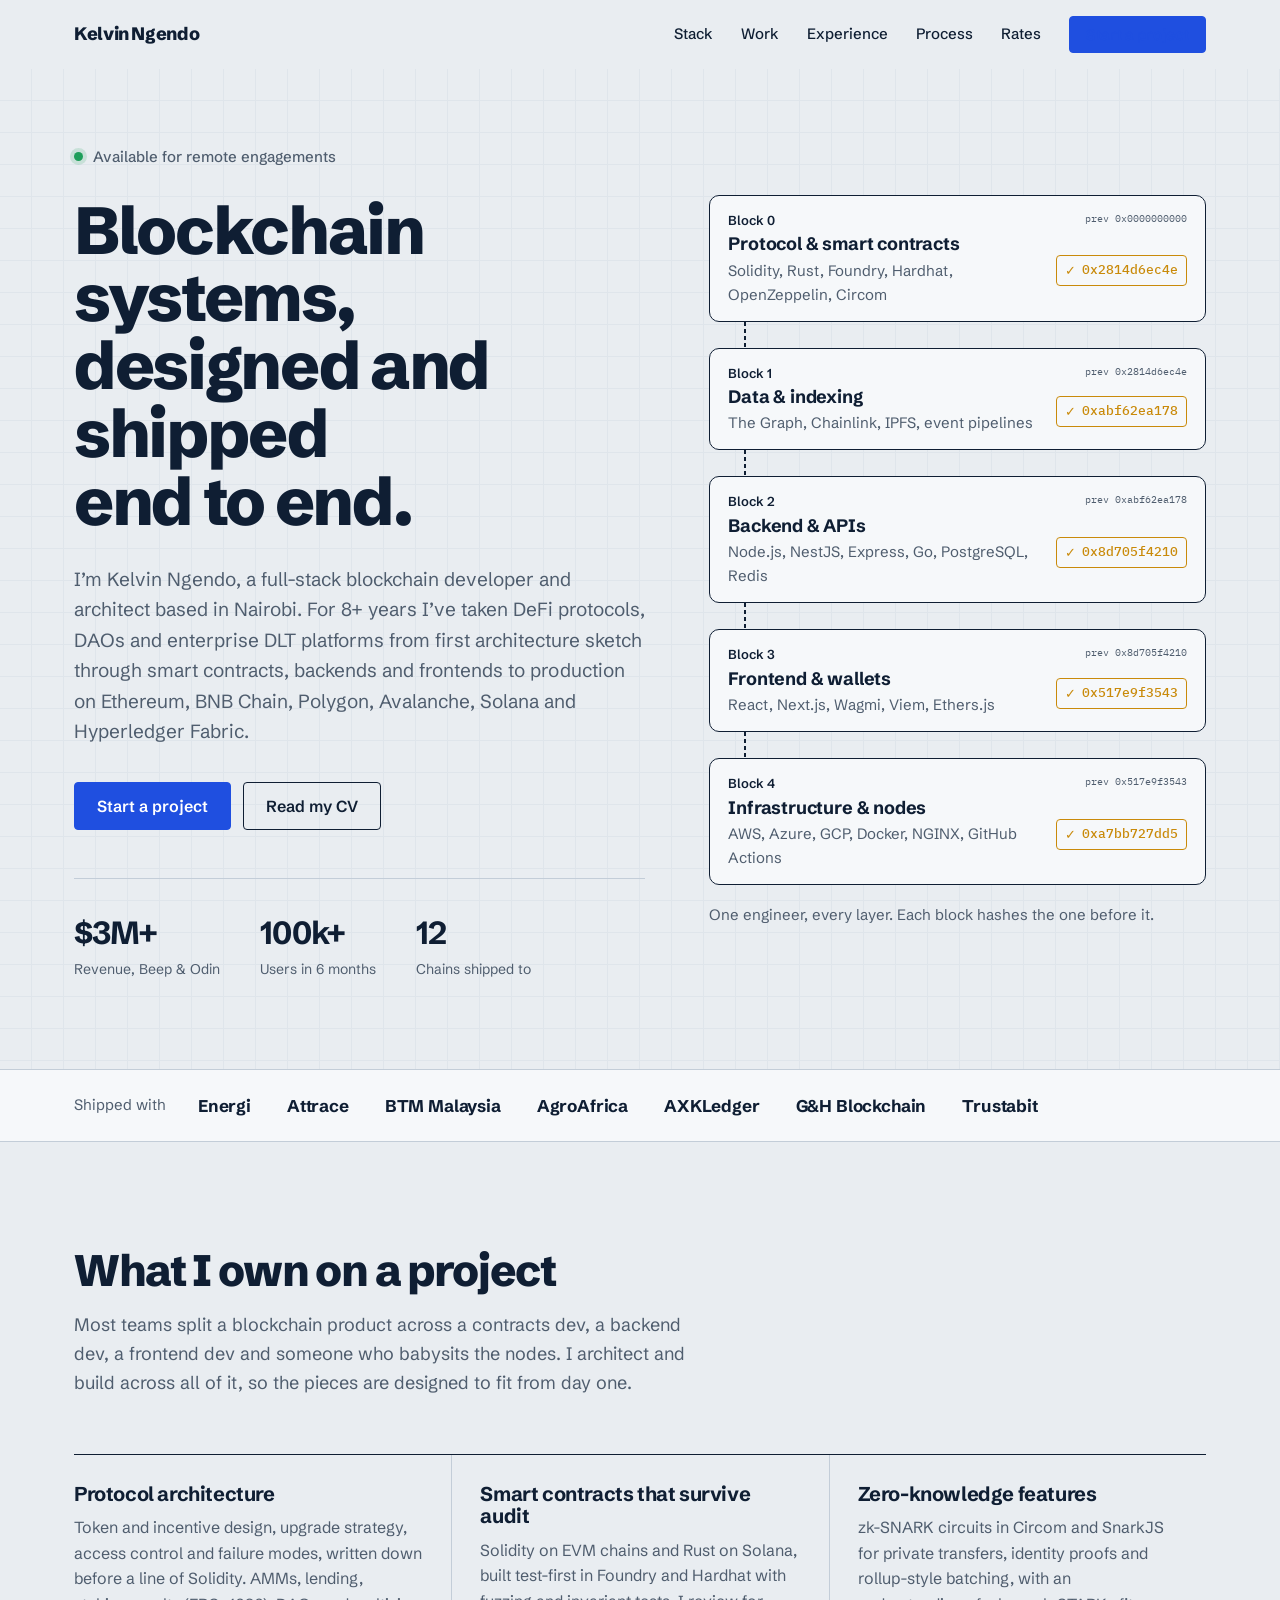
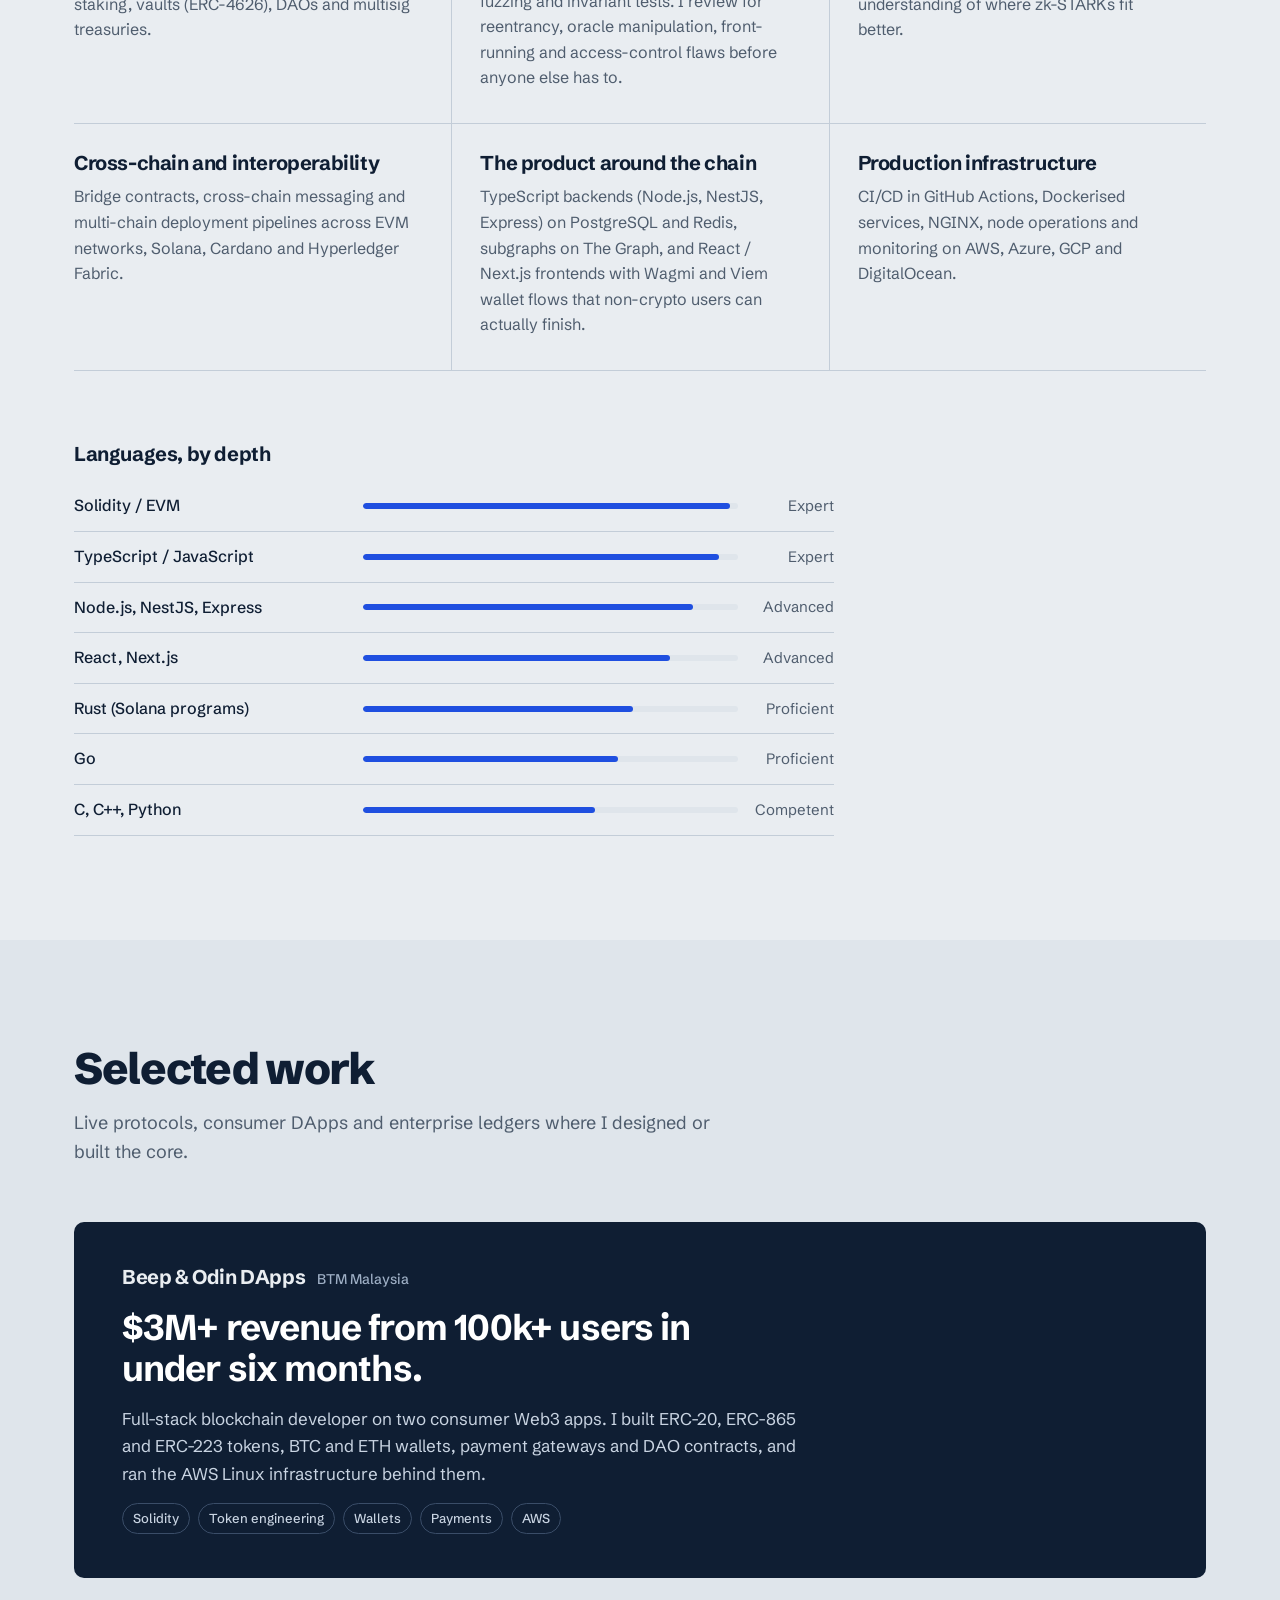
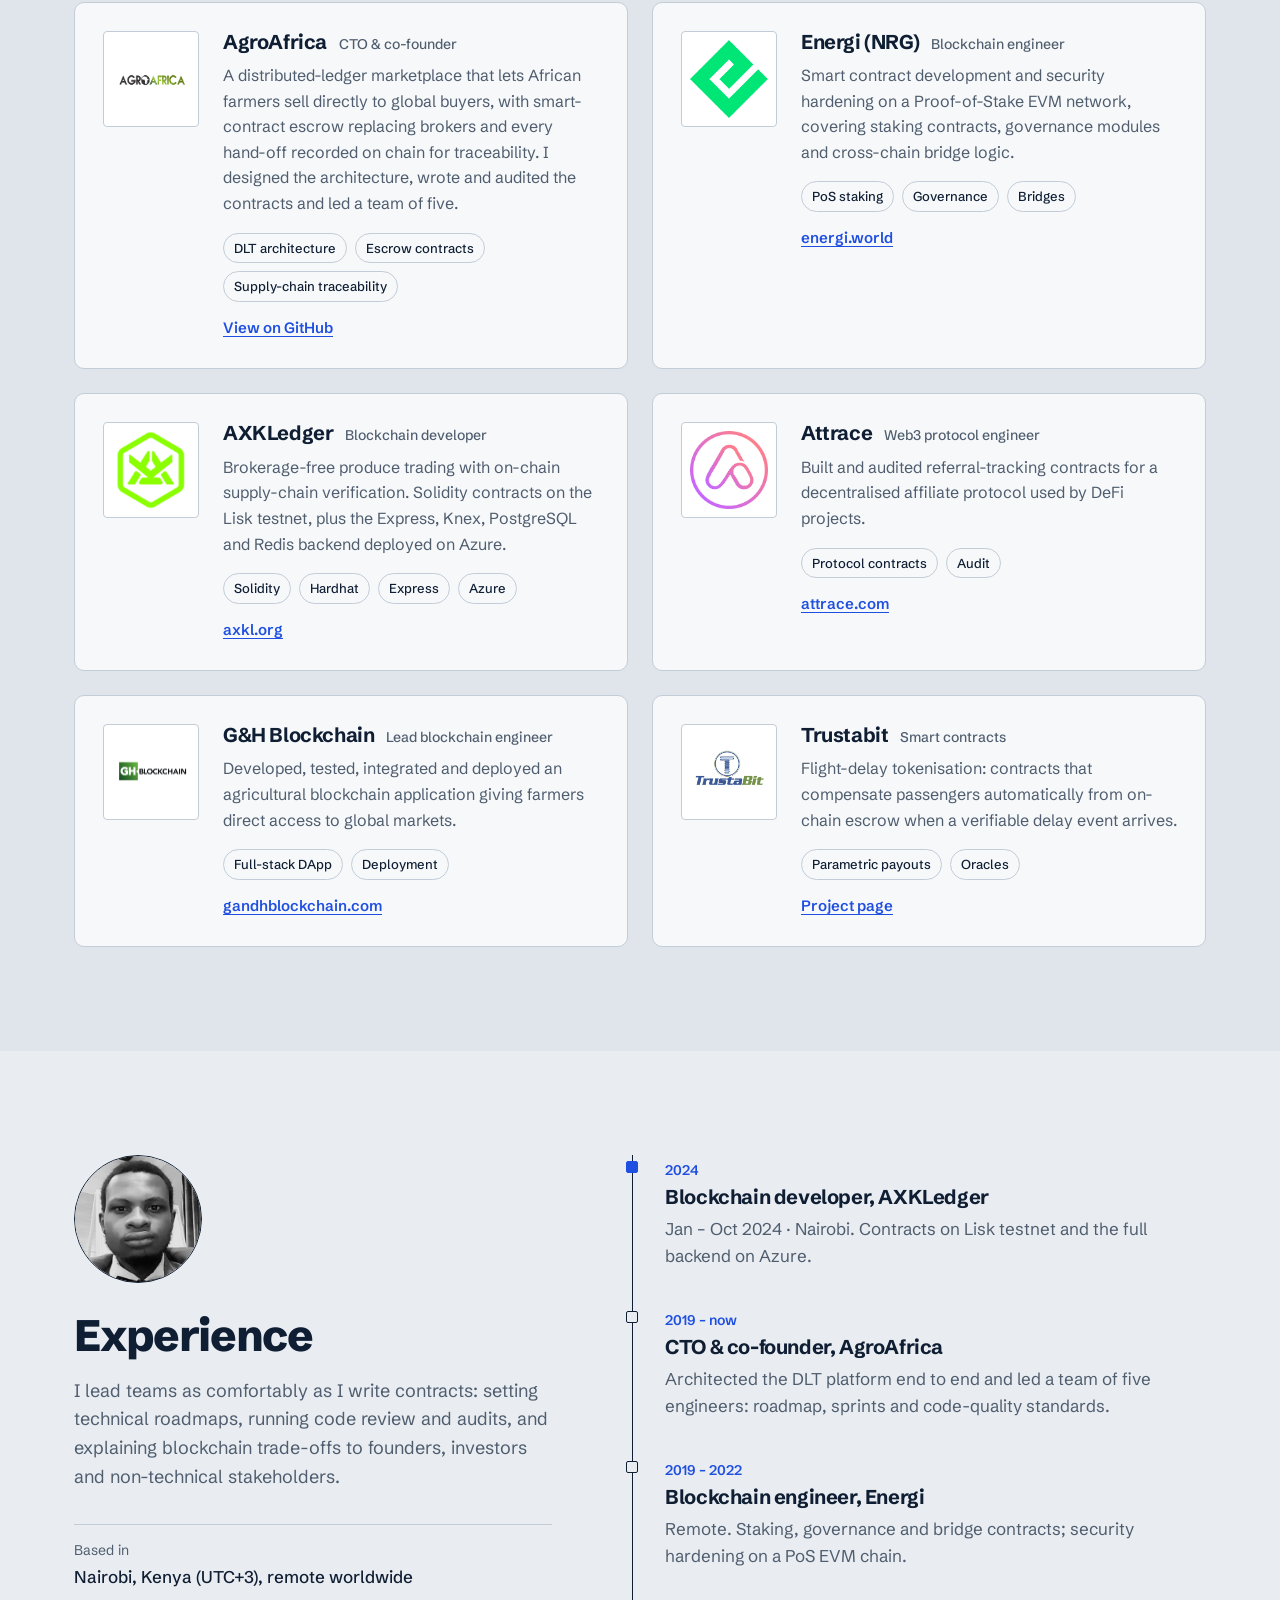
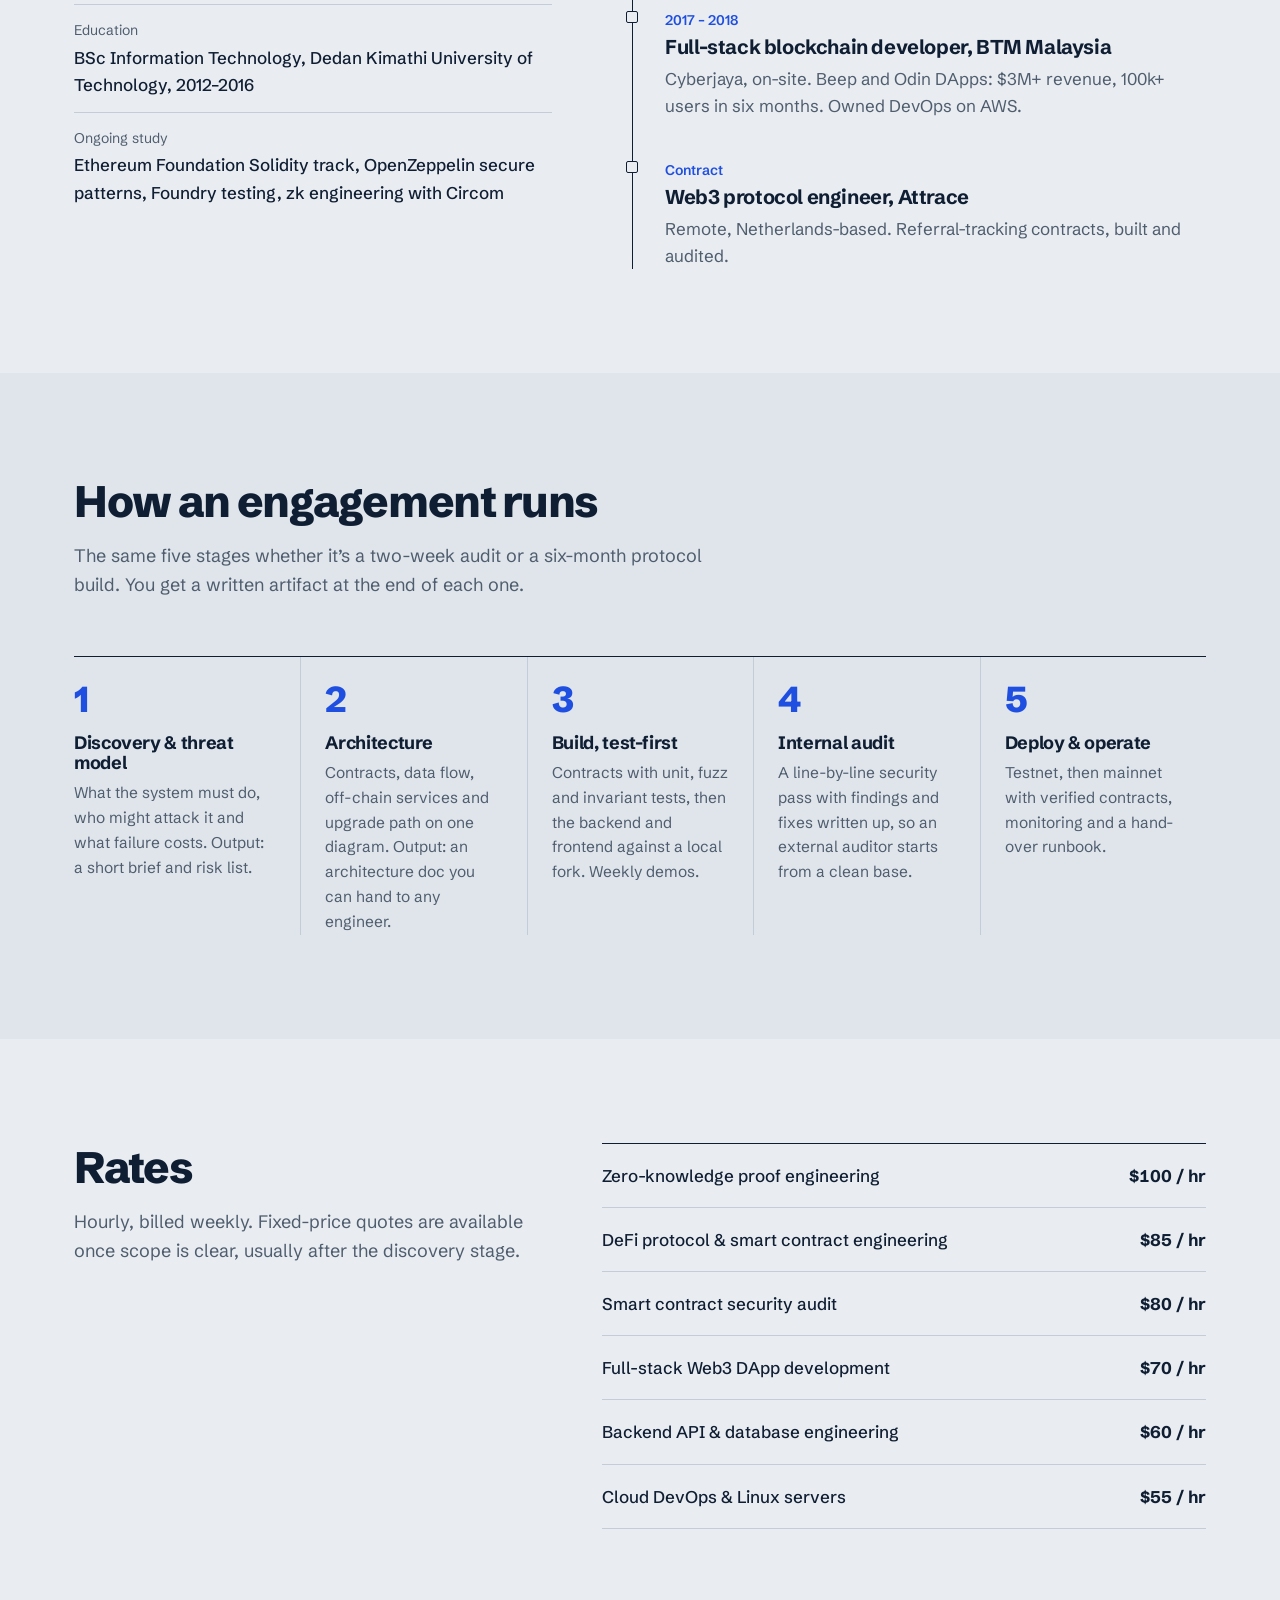
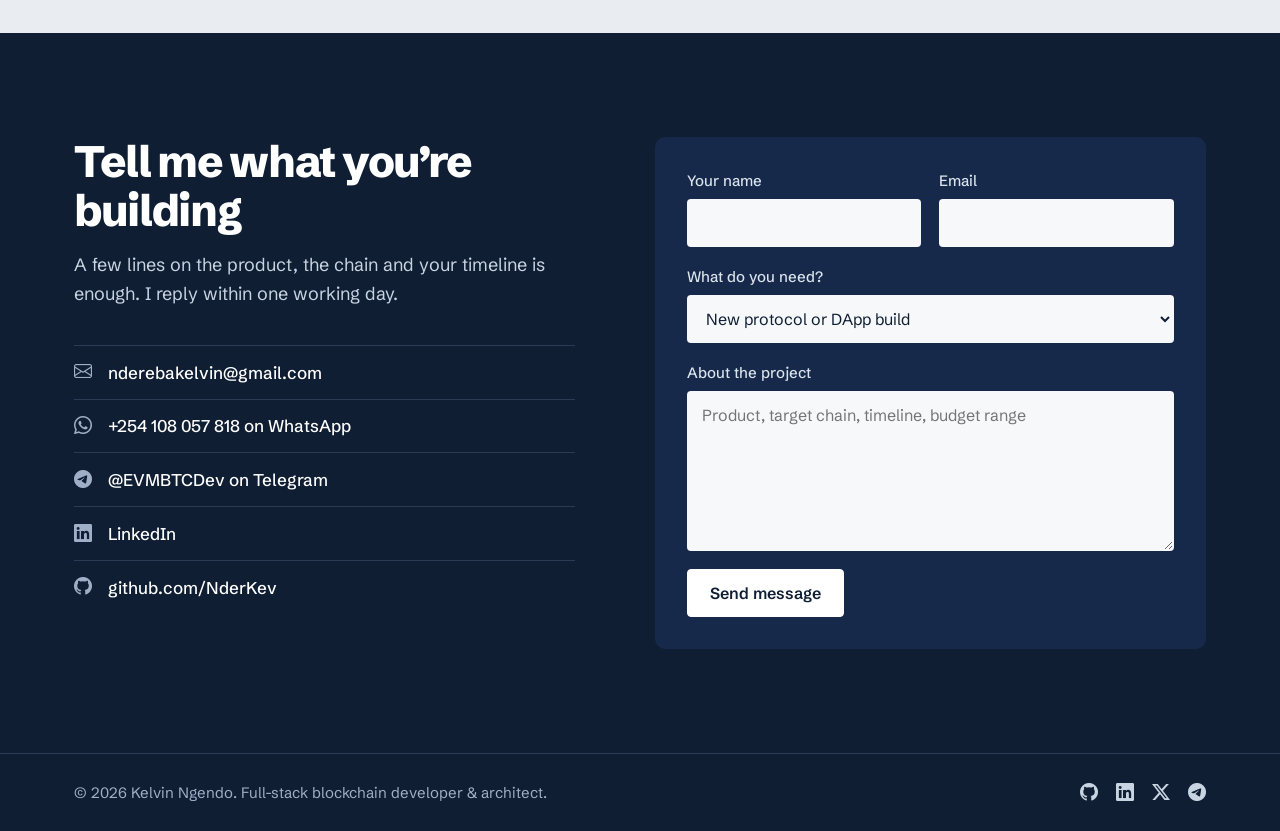
==== commit 4fc0ab8c: "New Website Design" ====
--- a/index.html
+++ b/index.html
@@ -1,771 +1,408 @@
 <!DOCTYPE html>
 <html lang="en">
-
 <head>
   <meta charset="utf-8">
-  <meta content="width=device-width, initial-scale=1.0" name="viewport">
-  <title>Kelvin Ngendo | Senior Blockchain Engineer & Web3 Architect</title>
-  <meta name="description" content="Kelvin Ngendo — Senior Blockchain Engineer with 8+ years building DeFi protocols, smart contracts, DAOs, and Web3 infrastructure on Ethereum, Solana, BNB Chain, Avalanche, Polygon, and Hyperledger. Available for remote engagements.">
-  <meta name="keywords" content="Blockchain Developer, Solidity Engineer, Smart Contract Auditor, DeFi Developer, Web3 Architect, Ethereum Developer, NFT, DAO, zk-SNARKs, Nairobi Kenya">
-
-  <!-- Open Graph -->
-  <meta property="og:title" content="Kelvin Ngendo | Senior Blockchain Engineer">
-  <meta property="og:description" content="8+ years engineering DeFi protocols, smart contracts, and Web3 infrastructure across EVM, Solana, and Hyperledger ecosystems.">
+  <meta name="viewport" content="width=device-width, initial-scale=1">
+  <title>Kelvin Ngendo — Full-Stack Blockchain Developer &amp; Architect</title>
+  <meta name="description" content="Kelvin Ngendo designs and ships blockchain systems end to end: smart contracts, indexing, backends, frontends and infrastructure. 8+ years across Ethereum, BNB Chain, Polygon, Avalanche, Solana and Hyperledger. Based in Nairobi, working remotely.">
+  <link rel="canonical" href="https://nderkev.netlify.app/">
+  <meta name="theme-color" content="#E9EDF1">
+
   <meta property="og:type" content="website">
-
-  <!-- Favicons -->
-  <link href="assets/img/favicon.jpg" rel="icon">
-  <link href="assets/img/apple-touch-icon.png" rel="apple-touch-icon">
-
-  <!-- Fonts -->
-  <link href="https://fonts.googleapis.com" rel="preconnect">
-  <link href="https://fonts.gstatic.com" rel="preconnect" crossorigin>
-  <link href="https://fonts.googleapis.com/css2?family=Roboto:ital,wght@0,100;0,300;0,400;0,500;0,700;0,900;1,100;1,300;1,400;1,500;1,700;1,900&family=Poppins:ital,wght@0,100;0,200;0,300;0,400;0,500;0,600;0,700;0,800;0,900;1,100;1,200;1,300;1,400;1,500;1,600;1,700;1,800;1,900&family=Raleway:ital,wght@0,100;0,200;0,300;0,400;0,500;0,600;0,700;0,800;0,900;1,100;1,200;1,300;1,400;1,500;1,600;1,700;1,800;1,900&display=swap" rel="stylesheet">
-
-  <!-- Vendor CSS Files -->
-  <link href="assets/vendor/bootstrap/css/bootstrap.min.css" rel="stylesheet">
-  <link href="assets/vendor/bootstrap-icons/bootstrap-icons.css" rel="stylesheet">
-  <link href="assets/vendor/aos/aos.css" rel="stylesheet">
-  <link href="assets/vendor/glightbox/css/glightbox.min.css" rel="stylesheet">
-  <link href="assets/vendor/swiper/swiper-bundle.min.css" rel="stylesheet">
-
-  <!-- Main CSS File -->
-  <link href="assets/css/main.css" rel="stylesheet">
+  <meta property="og:url" content="https://nderkev.netlify.app/">
+  <meta property="og:title" content="Kelvin Ngendo — Full-Stack Blockchain Developer & Architect">
+  <meta property="og:description" content="Blockchain systems, designed and shipped end to end. 8+ years building DeFi protocols, DAOs and DLT platforms from contract to production.">
+  <meta property="og:image" content="https://nderkev.netlify.app/assets/img/og.jpg">
+  <meta name="twitter:card" content="summary_large_image">
+  <meta name="twitter:site" content="@nderebakelvin">
+
+  <link rel="icon" href="assets/img/favicon.jpg">
+  <link rel="apple-touch-icon" href="assets/img/apple-touch-icon.png">
+
+  <link rel="preconnect" href="https://fonts.googleapis.com">
+  <link rel="preconnect" href="https://fonts.gstatic.com" crossorigin>
+  <link href="https://fonts.googleapis.com/css2?family=IBM+Plex+Mono:wght@400;500&family=Schibsted+Grotesk:ital,wght@0,400;0,500;0,600;0,700;0,800;1,400&display=swap" rel="stylesheet">
+  <link href="assets/vendor/bootstrap-icons/bootstrap-icons.min.css" rel="stylesheet">
+  <link href="assets/css/site.css" rel="stylesheet">
+  <script>document.documentElement.classList.add("js")</script>
+
+  <script type="application/ld+json">
+  {
+    "@context": "https://schema.org",
+    "@type": "Person",
+    "name": "Kelvin Ngendo",
+    "jobTitle": "Full-Stack Blockchain Developer & Architect",
+    "url": "https://nderkev.netlify.app/",
+    "image": "https://nderkev.netlify.app/assets/img/kelvin.jpg",
+    "email": "mailto:nderebakelvin@gmail.com",
+    "address": { "@type": "PostalAddress", "addressLocality": "Nairobi", "addressCountry": "KE" },
+    "alumniOf": "Dedan Kimathi University of Technology",
+    "knowsAbout": ["Solidity", "Smart contract security", "DeFi", "Zero-knowledge proofs", "Rust", "Solana", "Ethereum", "Hyperledger Fabric", "Node.js", "React", "Next.js", "Cloud infrastructure"],
+    "sameAs": [
+      "https://github.com/NderKev/",
+      "https://www.linkedin.com/in/kelvin-ngendo-3a014098/",
+      "https://x.com/nderebakelvin",
+      "https://t.me/EVMBTCDev"
+    ]
+  }
+  </script>
 </head>
 
-<body class="index-page">
-
-  <header id="header" class="header d-flex align-items-center sticky-top">
-    <div class="container-fluid container-xl position-relative d-flex align-items-center justify-content-between">
-
-      <a href="index.html" class="logo d-flex align-items-center">
-        <h1 class="sitename">Kelvin Ngendo</h1>
-      </a>
-
-      <nav id="navmenu" class="navmenu">
-        <ul>
-          <li><a href="#hero" class="active">Home</a></li>
-          <li><a href="#about">About</a></li>
-          <li><a href="#resume">Resume</a></li>
-          <li><a href="#services">Services</a></li>
-          <li><a href="#portfolio">Portfolio</a></li>
-          <li><a href="#contact">Contact</a></li>
-        </ul>
-        <i class="mobile-nav-toggle d-xl-none bi bi-list"></i>
+<body>
+  <a class="skip" href="#main">Skip to content</a>
+
+  <header class="top">
+    <div class="wrap top-row">
+      <a href="#" class="brand">Kelvin Ngendo</a>
+      <button class="menu-btn" aria-expanded="false" aria-controls="nav" aria-label="Open menu"><i class="bi bi-list"></i></button>
+      <nav id="nav" class="nav">
+        <a href="#stack">Stack</a>
+        <a href="#work">Work</a>
+        <a href="#experience">Experience</a>
+        <a href="#process">Process</a>
+        <a href="#rates">Rates</a>
+        <a href="#contact" class="btn btn-small">Start a project</a>
       </nav>
-
     </div>
   </header>
 
-  <main class="main">
-
-    <!-- Hero Section -->
-    <section id="hero" class="hero section dark-background">
-
-      <img src="assets/img/kev.jpg" alt="Kelvin Ngendo — Senior Blockchain Engineer" data-aos="fade-in">
-
-      <div class="container d-flex flex-column align-items-center justify-content-center text-center" data-aos="fade-up" data-aos-delay="100">
-        <h2>Kelvin Ngendo</h2>
-        <p><span class="typed" data-typed-items="Senior Blockchain Engineer, Web3 Architect, DeFi Protocol Developer, Smart Contract Auditor, zk-Proof Implementer"></span></p>
-
-        <!-- Tech stack tags -->
-        <div class="hero-tags" data-aos="fade-up" data-aos-delay="200">
-          <span class="hero-tag">Solidity</span>
-          <span class="hero-tag">EVM</span>
-          <span class="hero-tag">Rust</span>
-          <span class="hero-tag">Hardhat</span>
-          <span class="hero-tag">Foundry</span>
-          <span class="hero-tag">zk-SNARKs</span>
-          <span class="hero-tag">DeFi</span>
-          <span class="hero-tag">Ethereum</span>
-          <span class="hero-tag">Solana</span>
-        </div>
-
-        <!-- Hero CTAs -->
-        <div class="hero-cta" data-aos="fade-up" data-aos-delay="300">
-          <a href="#contact" class="btn-hire">Hire Me</a>
-          <a href="https://gray-mariam-89.tiiny.site/" target="_blank" class="btn-resume">View CV</a>
-        </div>
-      </div>
-
-    </section><!-- /Hero Section -->
-
-    <!-- About Section -->
-    <section id="about" class="about section">
-
-      <div class="container" data-aos="fade-up" data-aos-delay="100">
-
-        <div class="row gy-4">
-          <div class="col-md-6">
-
-            <div class="row justify-content-between gy-4">
-              <div class="col-lg-5">
-                <img src="assets/img/prof_pic.jpg" class="img-fluid" alt="Kelvin Ngendo">
-              </div>
-              <div class="col-lg-7 about-info">
-                <p><strong>Name:</strong> <span>Kelvin Ngendo</span></p>
-                <p><strong>Role:</strong> <span>Senior Blockchain Engineer</span></p>
-                <p><strong>Experience:</strong> <span>8+ Years</span></p>
-                <p><strong>Email:</strong> <span>nderebakelvin@gmail.com</span></p>
-                <p><strong>Phone:</strong> <span>+254 108 057 818</span></p>
-                <p><strong>Location:</strong> <span>Nairobi, Kenya (Remote)</span></p>
-              </div>
-            </div>
-
-            <div class="skills-content skills-animation">
-
-              <h5>Core Technical Skills</h5>
-
-              <div class="progress">
-                <span class="skill"><span>Solidity / EVM Smart Contracts</span> <i class="val">Expert</i></span>
-                <div class="progress-bar-wrap">
-                  <div class="progress-bar" role="progressbar" aria-valuenow="98" aria-valuemin="0" aria-valuemax="100"></div>
-                </div>
-              </div>
-
-              <div class="progress">
-                <span class="skill"><span>TypeScript / JavaScript (Web3.js · Ethers.js)</span> <i class="val">Expert</i></span>
-                <div class="progress-bar-wrap">
-                  <div class="progress-bar" role="progressbar" aria-valuenow="95" aria-valuemin="0" aria-valuemax="100"></div>
-                </div>
-              </div>
-
-              <div class="progress">
-                <span class="skill"><span>Node.js / Express / NestJS</span> <i class="val">Advanced</i></span>
-                <div class="progress-bar-wrap">
-                  <div class="progress-bar" role="progressbar" aria-valuenow="88" aria-valuemin="0" aria-valuemax="100"></div>
-                </div>
-              </div>
-
-              <div class="progress">
-                <span class="skill"><span>React.js / Next.js</span> <i class="val">Advanced</i></span>
-                <div class="progress-bar-wrap">
-                  <div class="progress-bar" role="progressbar" aria-valuenow="82" aria-valuemin="0" aria-valuemax="100"></div>
-                </div>
-              </div>
-
-              <div class="progress">
-                <span class="skill"><span>Rust (Solana Programs)</span> <i class="val">Proficient</i></span>
-                <div class="progress-bar-wrap">
-                  <div class="progress-bar" role="progressbar" aria-valuenow="72" aria-valuemin="0" aria-valuemax="100"></div>
-                </div>
-              </div>
-
-              <div class="progress">
-                <span class="skill"><span>Golang</span> <i class="val">Proficient</i></span>
-                <div class="progress-bar-wrap">
-                  <div class="progress-bar" role="progressbar" aria-valuenow="68" aria-valuemin="0" aria-valuemax="100"></div>
-                </div>
-              </div>
-
-              <div class="progress">
-                <span class="skill"><span>C / C++ / Python</span> <i class="val">Competent</i></span>
-                <div class="progress-bar-wrap">
-                  <div class="progress-bar" role="progressbar" aria-valuenow="62" aria-valuemin="0" aria-valuemax="100"></div>
-                </div>
-              </div>
-
-            </div><!-- End Skills -->
-
-            <!-- Tech Stack Badges -->
-            <div class="tech-badges" data-aos="fade-up" data-aos-delay="200">
-              <h5 style="margin-top:24px; margin-bottom:12px;">Toolchain &amp; Ecosystem</h5>
-              <div class="badge-wrap">
-                <span class="tech-badge">Hardhat</span>
-                <span class="tech-badge">Foundry</span>
-                <span class="tech-badge">Truffle</span>
-                <span class="tech-badge">OpenZeppelin</span>
-                <span class="tech-badge">Chainlink</span>
-                <span class="tech-badge">IPFS</span>
-                <span class="tech-badge">The Graph</span>
-                <span class="tech-badge">Wagmi</span>
-                <span class="tech-badge">Viem</span>
-                <span class="tech-badge">AWS</span>
-                <span class="tech-badge">Azure</span>
-                <span class="tech-badge">PostgreSQL</span>
-                <span class="tech-badge">Redis</span>
-                <span class="tech-badge">Docker</span>
-                <span class="tech-badge">NGINX</span>
-                <span class="tech-badge">GitHub Actions</span>
-              </div>
-            </div>
-
+  <main id="main">
+
+    <!-- HERO -->
+    <section class="hero">
+      <div class="wrap hero-grid">
+        <div class="hero-copy">
+          <p class="kicker"><span class="dot" aria-hidden="true"></span>Available for remote engagements</p>
+          <h1>Blockchain systems, designed and shipped end&nbsp;to&nbsp;end.</h1>
+          <p class="lede">I’m Kelvin Ngendo, a full-stack blockchain developer and architect based in Nairobi. For 8+ years I’ve taken DeFi protocols, DAOs and enterprise DLT platforms from first architecture sketch through smart contracts, backends and frontends to production on Ethereum, BNB Chain, Polygon, Avalanche, Solana and Hyperledger&nbsp;Fabric.</p>
+          <div class="cta-row">
+            <a href="#contact" class="btn">Start a project</a>
+            <a href="https://gray-mariam-89.tiiny.site/" class="btn btn-ghost" target="_blank" rel="noopener">Read my CV</a>
           </div>
-
-          <div class="col-md-6">
-            <div class="about-me">
-              <h4>About Me</h4>
-              <p>
-                Senior Blockchain Engineer with <strong>8+ years</strong> of hands-on experience architecting and shipping
-                production-grade DeFi protocols, smart contracts, DAOs, and Web3 infrastructure across EVM-compatible
-                chains (Ethereum, BNB Chain, Polygon, Avalanche, Multichain), Solana, Bitcoin Core, Cardano, and
-                Hyperledger Fabric.
-              </p>
-              <p>
-                Deep expertise in <strong>Solidity</strong>, <strong>Web3.js</strong>, and <strong>Ethers.js</strong> —
-                spanning token engineering (ERC-20/721/1155/4626), AMM/DEX design, yield-farming mechanics,
-                multi-signature wallet infrastructure, and cross-chain bridge contracts. Possess a strong command of
-                <strong>zero-knowledge cryptography</strong> (zk-SNARKs &amp; zk-STARKs), enabling the implementation of
-                privacy-preserving protocols and scalability solutions at the protocol layer.
-              </p>
-              <p>
-                At <strong>BTM Malaysia</strong>, co-engineered the Beep and Odin Web3 applications that generated over
-                <strong>$3 million in revenue</strong> from hundreds of thousands of users within 6 months. As
-                <strong>CTO &amp; Co-Founder of AgroAfrica</strong>, spearheaded the design of a distributed-ledger
-                solution that enables African farmers to sell produce directly on a global market — eliminating brokers
-                and ensuring full supply-chain traceability through verifiable on-chain records.
-              </p>
-              <p>
-                Proven technical leader: experienced in directing cross-functional engineering teams, conducting smart
-                contract audits, architecting cloud DevOps pipelines on AWS, Azure, GCP, and Digital Ocean, and
-                communicating complex blockchain concepts clearly to non-technical stakeholders and investors.
-              </p>
-
-              <!-- Highlight cards -->
-              <div class="row g-3 mt-2">
-                <div class="col-6">
-                  <div class="highlight-card">
-                    <i class="bi bi-shield-check"></i>
-                    <strong>Smart Contract Auditor</strong>
-                    <span>Vulnerability analysis &amp; security reviews</span>
-                  </div>
-                </div>
-                <div class="col-6">
-                  <div class="highlight-card">
-                    <i class="bi bi-diagram-3"></i>
-                    <strong>Protocol Architect</strong>
-                    <span>DeFi, DAOs, AMMs &amp; cross-chain bridges</span>
-                  </div>
-                </div>
-                <div class="col-6">
-                  <div class="highlight-card">
-                    <i class="bi bi-lock"></i>
-                    <strong>ZK Proof Engineer</strong>
-                    <span>zk-SNARKs &amp; zk-STARKs implementations</span>
-                  </div>
-                </div>
-                <div class="col-6">
-                  <div class="highlight-card">
-                    <i class="bi bi-globe"></i>
-                    <strong>Multi-Chain Builder</strong>
-                    <span>EVM · Solana · Cardano · Hyperledger</span>
-                  </div>
-                </div>
-              </div>
-
-            </div>
+          <dl class="facts">
+            <div><dt>Revenue, Beep &amp; Odin</dt><dd>$3M+</dd></div>
+            <div><dt>Users in 6 months</dt><dd>100k+</dd></div>
+            <div><dt>Chains shipped to</dt><dd>12</dd></div>
+          </dl>
+        </div>
+
+        <!-- The stack, drawn as a chain -->
+        <div class="chain" aria-label="The layers of the stack I own, linked as a chain of blocks">
+          <ol>
+            <li class="block" style="--i:0">
+              <div class="block-head"><span>Block 0</span><code title="previous hash">prev 0x0000000000</code></div>
+              <h2>Protocol &amp; smart contracts</h2>
+              <p>Solidity, Rust, Foundry, Hardhat, OpenZeppelin, Circom</p>
+              <code class="hash">0x2814d6ec4e</code>
+            </li>
+            <li class="block" style="--i:1">
+              <div class="block-head"><span>Block 1</span><code>prev 0x2814d6ec4e</code></div>
+              <h2>Data &amp; indexing</h2>
+              <p>The Graph, Chainlink, IPFS, event pipelines</p>
+              <code class="hash">0xabf62ea178</code>
+            </li>
+            <li class="block" style="--i:2">
+              <div class="block-head"><span>Block 2</span><code>prev 0xabf62ea178</code></div>
+              <h2>Backend &amp; APIs</h2>
+              <p>Node.js, NestJS, Express, Go, PostgreSQL, Redis</p>
+              <code class="hash">0x8d705f4210</code>
+            </li>
+            <li class="block" style="--i:3">
+              <div class="block-head"><span>Block 3</span><code>prev 0x8d705f4210</code></div>
+              <h2>Frontend &amp; wallets</h2>
+              <p>React, Next.js, Wagmi, Viem, Ethers.js</p>
+              <code class="hash">0x517e9f3543</code>
+            </li>
+            <li class="block" style="--i:4">
+              <div class="block-head"><span>Block 4</span><code>prev 0x517e9f3543</code></div>
+              <h2>Infrastructure &amp; nodes</h2>
+              <p>AWS, Azure, GCP, Docker, NGINX, GitHub Actions</p>
+              <code class="hash">0xa7bb727dd5</code>
+            </li>
+          </ol>
+          <p class="chain-note">One engineer, every layer. Each block hashes the one before it.</p>
+        </div>
+      </div>
+    </section>
+
+    <!-- SHIPPED WITH -->
+    <section class="shipped" aria-label="Teams I've shipped with">
+      <div class="wrap">
+        <p>Shipped with</p>
+        <ul>
+          <li>Energi</li><li>Attrace</li><li>BTM Malaysia</li><li>AgroAfrica</li><li>AXKLedger</li><li>G&amp;H Blockchain</li><li>Trustabit</li>
+        </ul>
+      </div>
+    </section>
+
+    <!-- STACK / WHAT I OWN -->
+    <section id="stack" class="section">
+      <div class="wrap">
+        <div class="section-head">
+          <h2>What I own on a project</h2>
+          <p>Most teams split a blockchain product across a contracts dev, a backend dev, a frontend dev and someone who babysits the nodes. I architect and build across all of it, so the pieces are designed to fit from day one.</p>
+        </div>
+
+        <div class="own">
+          <article>
+            <h3>Protocol architecture</h3>
+            <p>Token and incentive design, upgrade strategy, access control and failure modes, written down before a line of Solidity. AMMs, lending, staking, vaults (ERC-4626), DAOs and multisig treasuries.</p>
+          </article>
+          <article>
+            <h3>Smart contracts that survive audit</h3>
+            <p>Solidity on EVM chains and Rust on Solana, built test-first in Foundry and Hardhat with fuzzing and invariant tests. I review for reentrancy, oracle manipulation, front-running and access-control flaws before anyone else has to.</p>
+          </article>
+          <article>
+            <h3>Zero-knowledge features</h3>
+            <p>zk-SNARK circuits in Circom and SnarkJS for private transfers, identity proofs and rollup-style batching, with an understanding of where zk-STARKs fit better.</p>
+          </article>
+          <article>
+            <h3>Cross-chain and interoperability</h3>
+            <p>Bridge contracts, cross-chain messaging and multi-chain deployment pipelines across EVM networks, Solana, Cardano and Hyperledger Fabric.</p>
+          </article>
+          <article>
+            <h3>The product around the chain</h3>
+            <p>TypeScript backends (Node.js, NestJS, Express) on PostgreSQL and Redis, subgraphs on The Graph, and React / Next.js frontends with Wagmi and Viem wallet flows that non-crypto users can actually finish.</p>
+          </article>
+          <article>
+            <h3>Production infrastructure</h3>
+            <p>CI/CD in GitHub Actions, Dockerised services, NGINX, node operations and monitoring on AWS, Azure, GCP and DigitalOcean.</p>
+          </article>
+        </div>
+
+        <div class="langs">
+          <h3>Languages, by depth</h3>
+          <table>
+            <tbody>
+              <tr><th>Solidity / EVM</th><td><span class="meter" style="--v:98%"></span></td><td>Expert</td></tr>
+              <tr><th>TypeScript / JavaScript</th><td><span class="meter" style="--v:95%"></span></td><td>Expert</td></tr>
+              <tr><th>Node.js, NestJS, Express</th><td><span class="meter" style="--v:88%"></span></td><td>Advanced</td></tr>
+              <tr><th>React, Next.js</th><td><span class="meter" style="--v:82%"></span></td><td>Advanced</td></tr>
+              <tr><th>Rust (Solana programs)</th><td><span class="meter" style="--v:72%"></span></td><td>Proficient</td></tr>
+              <tr><th>Go</th><td><span class="meter" style="--v:68%"></span></td><td>Proficient</td></tr>
+              <tr><th>C, C++, Python</th><td><span class="meter" style="--v:62%"></span></td><td>Competent</td></tr>
+            </tbody>
+          </table>
+        </div>
+      </div>
+    </section>
+
+    <!-- WORK -->
+    <section id="work" class="section section-alt">
+      <div class="wrap">
+        <div class="section-head">
+          <h2>Selected work</h2>
+          <p>Live protocols, consumer DApps and enterprise ledgers where I designed or built the core.</p>
+        </div>
+
+        <article class="case case-lead">
+          <div class="case-body">
+            <h3>Beep &amp; Odin DApps <span class="org">BTM Malaysia</span></h3>
+            <p class="case-outcome">$3M+ revenue from 100k+ users in under six months.</p>
+            <p>Full-stack blockchain developer on two consumer Web3 apps. I built ERC-20, ERC-865 and ERC-223 tokens, BTC and ETH wallets, payment gateways and DAO contracts, and ran the AWS Linux infrastructure behind them.</p>
+            <ul class="tags"><li>Solidity</li><li>Token engineering</li><li>Wallets</li><li>Payments</li><li>AWS</li></ul>
           </div>
-        </div>
-
-      </div>
-
-    </section><!-- /About Section -->
-
-    <!-- Resume Section -->
-    <section id="resume" class="resume section">
-
-      <div class="container section-title" data-aos="fade-up">
-        <h2>Resume</h2>
-        <p>Senior Blockchain Engineer — Professional Timeline &amp; Credentials &nbsp;·&nbsp;
-          <a href="https://gray-mariam-89.tiiny.site/" target="_blank" style="color:var(--accent-color);">Download Full CV ↗</a>
-        </p>
-      </div>
-
-      <div class="container">
-
-        <div class="row">
-
-          <div class="col-lg-6" data-aos="fade-up" data-aos-delay="100">
-            <h3 class="resume-title">Summary</h3>
-
-            <div class="resume-item pb-0">
-              <h4>Kelvin Ngendo</h4>
-              <p><em>Remote Senior Blockchain Engineer · Full-Stack Web2 / Web3 · Expert in Solidity, TypeScript, Node.js, React, and DeFi Protocol Design · Smart Contract Auditor · Ex-Blockchain Engineer at Energi &amp; Attrace</em></p>
-              <ul>
-                <li>Nairobi 00100, Kenya — Available Worldwide (Remote)</li>
-                <li>+254 108 057 818</li>
-                <li>nderebakelvin@gmail.com</li>
-              </ul>
-            </div>
-
-            <h3 class="resume-title">Education</h3>
-            <div class="resume-item">
-              <h4>Bachelor of Science — Information Technology</h4>
-              <h5>2012 – 2016</h5>
-              <p><em>Dedan Kimathi University of Technology (DeKUT), Nyeri, Kenya</em></p>
-              <p>Graduated with distinction in software engineering and distributed systems. Active member of ACCA and CSOK professional clubs. Worked part-time as a database administrator and web developer for county government agencies and SACCOs.</p>
-            </div>
-
-            <h3 class="resume-title">Certifications &amp; Recognition</h3>
-            <div class="resume-item">
-              <h4>Blockchain &amp; Smart Contract Development</h4>
-              <h5>Ongoing</h5>
-              <ul>
-                <li>Ethereum Foundation — Solidity development track</li>
-                <li>OpenZeppelin — Secure smart contract design patterns</li>
-                <li>Hardhat &amp; Foundry advanced testing methodologies</li>
-                <li>Zero-Knowledge Proof engineering (Circom / SnarkJS)</li>
-              </ul>
-            </div>
+        </article>
+
+        <div class="cases">
+          <article class="case">
+            <img src="assets/img/work/agroafrica.png" alt="AgroAfrica logo" loading="lazy" width="120" height="85">
+            <div class="case-body">
+              <h3>AgroAfrica <span class="org">CTO &amp; co-founder</span></h3>
+              <p>A distributed-ledger marketplace that lets African farmers sell directly to global buyers, with smart-contract escrow replacing brokers and every hand-off recorded on chain for traceability. I designed the architecture, wrote and audited the contracts and led a team of five.</p>
+              <ul class="tags"><li>DLT architecture</li><li>Escrow contracts</li><li>Supply-chain traceability</li></ul>
+              <a class="link" href="https://www.github.com/NderKev/AgroAfrica" target="_blank" rel="noopener">View on GitHub</a>
+            </div>
+          </article>
+
+          <article class="case">
+            <img src="assets/img/work/energy.png" alt="Energi logo" loading="lazy" width="85" height="85">
+            <div class="case-body">
+              <h3>Energi (NRG) <span class="org">Blockchain engineer</span></h3>
+              <p>Smart contract development and security hardening on a Proof-of-Stake EVM network, covering staking contracts, governance modules and cross-chain bridge logic.</p>
+              <ul class="tags"><li>PoS staking</li><li>Governance</li><li>Bridges</li></ul>
+              <a class="link" href="https://energi.world" target="_blank" rel="noopener">energi.world</a>
+            </div>
+          </article>
+
+          <article class="case">
+            <img src="assets/img/work/axkl.png" alt="AXKLedger logo" loading="lazy" width="77" height="85">
+            <div class="case-body">
+              <h3>AXKLedger <span class="org">Blockchain developer</span></h3>
+              <p>Brokerage-free produce trading with on-chain supply-chain verification. Solidity contracts on the Lisk testnet, plus the Express, Knex, PostgreSQL and Redis backend deployed on Azure.</p>
+              <ul class="tags"><li>Solidity</li><li>Hardhat</li><li>Express</li><li>Azure</li></ul>
+              <a class="link" href="https://www.axkl.org" target="_blank" rel="noopener">axkl.org</a>
+            </div>
+          </article>
+
+          <article class="case">
+            <img src="assets/img/work/attrace.png" alt="Attrace logo" loading="lazy" width="85" height="85">
+            <div class="case-body">
+              <h3>Attrace <span class="org">Web3 protocol engineer</span></h3>
+              <p>Built and audited referral-tracking contracts for a decentralised affiliate protocol used by DeFi projects.</p>
+              <ul class="tags"><li>Protocol contracts</li><li>Audit</li></ul>
+              <a class="link" href="https://attrace.com" target="_blank" rel="noopener">attrace.com</a>
+            </div>
+          </article>
+
+          <article class="case">
+            <img src="assets/img/work/gandh.png" alt="G&amp;H Blockchain logo" loading="lazy" width="150" height="74">
+            <div class="case-body">
+              <h3>G&amp;H Blockchain <span class="org">Lead blockchain engineer</span></h3>
+              <p>Developed, tested, integrated and deployed an agricultural blockchain application giving farmers direct access to global markets.</p>
+              <ul class="tags"><li>Full-stack DApp</li><li>Deployment</li></ul>
+              <a class="link" href="https://www.gandhblockchain.com" target="_blank" rel="noopener">gandhblockchain.com</a>
+            </div>
+          </article>
+
+          <article class="case">
+            <img src="assets/img/work/trustabit.jpeg" alt="Trustabit logo" loading="lazy" width="85" height="85">
+            <div class="case-body">
+              <h3>Trustabit <span class="org">Smart contracts</span></h3>
+              <p>Flight-delay tokenisation: contracts that compensate passengers automatically from on-chain escrow when a verifiable delay event arrives.</p>
+              <ul class="tags"><li>Parametric payouts</li><li>Oracles</li></ul>
+              <a class="link" href="https://www.startengine.com/trustabit1" target="_blank" rel="noopener">Project page</a>
+            </div>
+          </article>
+        </div>
+      </div>
+    </section>
+
+    <!-- EXPERIENCE -->
+    <section id="experience" class="section">
+      <div class="wrap exp-grid">
+        <div class="about">
+          <picture>
+            <source srcset="assets/img/kelvin.webp" type="image/webp">
+            <img src="assets/img/kelvin.jpg" alt="Portrait of Kelvin Ngendo" width="320" height="320" loading="lazy">
+          </picture>
+          <h2>Experience</h2>
+          <p>I lead teams as comfortably as I write contracts: setting technical roadmaps, running code review and audits, and explaining blockchain trade-offs to founders, investors and non-technical stakeholders.</p>
+          <dl class="about-meta">
+            <div><dt>Based in</dt><dd>Nairobi, Kenya (UTC+3), remote worldwide</dd></div>
+            <div><dt>Education</dt><dd>BSc Information Technology, Dedan Kimathi University of Technology, 2012–2016</dd></div>
+            <div><dt>Ongoing study</dt><dd>Ethereum Foundation Solidity track, OpenZeppelin secure patterns, Foundry testing, zk engineering with Circom</dd></div>
+          </dl>
+        </div>
+
+        <ol class="timeline">
+          <li>
+            <time>2024</time>
+            <h3>Blockchain developer, AXKLedger</h3>
+            <p>Jan – Oct 2024 · Nairobi. Contracts on Lisk testnet and the full backend on Azure.</p>
+          </li>
+          <li>
+            <time>2019 – now</time>
+            <h3>CTO &amp; co-founder, AgroAfrica</h3>
+            <p>Architected the DLT platform end to end and led a team of five engineers: roadmap, sprints and code-quality standards.</p>
+          </li>
+          <li>
+            <time>2019 – 2022</time>
+            <h3>Blockchain engineer, Energi</h3>
+            <p>Remote. Staking, governance and bridge contracts; security hardening on a PoS EVM chain.</p>
+          </li>
+          <li>
+            <time>2017 – 2018</time>
+            <h3>Full-stack blockchain developer, BTM Malaysia</h3>
+            <p>Cyberjaya, on-site. Beep and Odin DApps: $3M+ revenue, 100k+ users in six months. Owned DevOps on AWS.</p>
+          </li>
+          <li>
+            <time>Contract</time>
+            <h3>Web3 protocol engineer, Attrace</h3>
+            <p>Remote, Netherlands-based. Referral-tracking contracts, built and audited.</p>
+          </li>
+        </ol>
+      </div>
+    </section>
+
+    <!-- PROCESS -->
+    <section id="process" class="section section-alt">
+      <div class="wrap">
+        <div class="section-head">
+          <h2>How an engagement runs</h2>
+          <p>The same five stages whether it’s a two-week audit or a six-month protocol build. You get a written artifact at the end of each one.</p>
+        </div>
+        <ol class="steps">
+          <li><h3>Discovery &amp; threat model</h3><p>What the system must do, who might attack it and what failure costs. Output: a short brief and risk list.</p></li>
+          <li><h3>Architecture</h3><p>Contracts, data flow, off-chain services and upgrade path on one diagram. Output: an architecture doc you can hand to any engineer.</p></li>
+          <li><h3>Build, test-first</h3><p>Contracts with unit, fuzz and invariant tests, then the backend and frontend against a local fork. Weekly demos.</p></li>
+          <li><h3>Internal audit</h3><p>A line-by-line security pass with findings and fixes written up, so an external auditor starts from a clean base.</p></li>
+          <li><h3>Deploy &amp; operate</h3><p>Testnet, then mainnet with verified contracts, monitoring and a hand-over runbook.</p></li>
+        </ol>
+      </div>
+    </section>
+
+    <!-- RATES -->
+    <section id="rates" class="section">
+      <div class="wrap rates-grid">
+        <div class="section-head">
+          <h2>Rates</h2>
+          <p>Hourly, billed weekly. Fixed-price quotes are available once scope is clear, usually after the discovery stage.</p>
+        </div>
+        <table class="rates">
+          <tbody>
+            <tr><th>Zero-knowledge proof engineering</th><td>$100 / hr</td></tr>
+            <tr><th>DeFi protocol &amp; smart contract engineering</th><td>$85 / hr</td></tr>
+            <tr><th>Smart contract security audit</th><td>$80 / hr</td></tr>
+            <tr><th>Full-stack Web3 DApp development</th><td>$70 / hr</td></tr>
+            <tr><th>Backend API &amp; database engineering</th><td>$60 / hr</td></tr>
+            <tr><th>Cloud DevOps &amp; Linux servers</th><td>$55 / hr</td></tr>
+          </tbody>
+        </table>
+      </div>
+    </section>
+
+    <!-- CONTACT -->
+    <section id="contact" class="section contact">
+      <div class="wrap contact-grid">
+        <div>
+          <h2>Tell me what you’re building</h2>
+          <p>A few lines on the product, the chain and your timeline is enough. I reply within one working day.</p>
+          <ul class="channels">
+            <li><i class="bi bi-envelope" aria-hidden="true"></i><a href="mailto:nderebakelvin@gmail.com">nderebakelvin@gmail.com</a></li>
+            <li><i class="bi bi-whatsapp" aria-hidden="true"></i><a href="https://wa.me/254108057818" target="_blank" rel="noopener">+254 108 057 818 on WhatsApp</a></li>
+            <li><i class="bi bi-telegram" aria-hidden="true"></i><a href="https://t.me/EVMBTCDev" target="_blank" rel="noopener">@EVMBTCDev on Telegram</a></li>
+            <li><i class="bi bi-linkedin" aria-hidden="true"></i><a href="https://www.linkedin.com/in/kelvin-ngendo-3a014098/" target="_blank" rel="noopener">LinkedIn</a></li>
+            <li><i class="bi bi-github" aria-hidden="true"></i><a href="https://github.com/NderKev/" target="_blank" rel="noopener">github.com/NderKev</a></li>
+          </ul>
+        </div>
+
+        <form name="contact" method="POST" action="/thanks.html" data-netlify="true" netlify-honeypot="company" class="form">
+          <input type="hidden" name="form-name" value="contact">
+          <p class="hp"><label>Leave this empty <input name="company"></label></p>
+          <div class="field-row">
+            <label>Your name<input type="text" name="name" autocomplete="name" required></label>
+            <label>Email<input type="email" name="email" autocomplete="email" required></label>
           </div>
-
-          <div class="col-lg-6" data-aos="fade-up" data-aos-delay="200">
-            <h3 class="resume-title">Professional Experience</h3>
-
-            <div class="resume-item">
-              <h4>CTO &amp; Co-Founder — AgroAfrica</h4>
-              <h5>January 2019 – Present</h5>
-              <p><em>Nairobi, Kenya · Remote</em></p>
-              <ul>
-                <li>Architected a full Distributed Ledger Technology (DLT) platform revolutionising the African agricultural supply chain — delivering traceability, autonomous payments, and direct market access for farmers.</li>
-                <li>Led a cross-functional team of 5 engineers; defined technical roadmap, sprint planning, and code-quality standards.</li>
-                <li>Designed and audited all on-chain smart contracts and off-chain backend integrations end-to-end.</li>
-              </ul>
-            </div>
-
-            <div class="resume-item">
-              <h4>Full-Time Blockchain Developer — AXKLedger</h4>
-              <h5>January 2024 – October 2024</h5>
-              <p><em>Nairobi, Kenya</em></p>
-              <ul>
-                <li>Developed, tested, and deployed the AXKLedger backend on Azure Ubuntu VM and DLT smart contracts on the LISK testnet using Solidity, Hardhat, Web3.js, and Ethers.js.</li>
-                <li>Built the backend API with Express.js, Knex, Redis, and PostgreSQL — enabling brokerage-free produce trading with on-chain supply-chain verifiability.</li>
-              </ul>
-            </div>
-
-            <div class="resume-item">
-              <h4>Blockchain Engineer — Energi (NRG)</h4>
-              <h5>2019 – 2022</h5>
-              <p><em>Remote</em></p>
-              <ul>
-                <li>Contributed to EVM smart contract development and security hardening for the Energi blockchain — one of the most secure Proof-of-Stake EVM networks.</li>
-                <li>Implemented staking contracts, governance modules, and cross-chain bridge logic.</li>
-              </ul>
-            </div>
-
-            <div class="resume-item">
-              <h4>Full-Stack Blockchain Developer — BTM Malaysia</h4>
-              <h5>November 2017 – October 2018</h5>
-              <p><em>Cyberjaya, Malaysia · On-site</em></p>
-              <ul>
-                <li>Engineered the Beep and Odin DApps, generating <strong>$3M+ revenue</strong> from 100k+ users in under 6 months.</li>
-                <li>Developed ERC-20/ERC-865/ERC-223 tokens, BTC/ETH wallets, payment gateways, and DAO contracts.</li>
-                <li>Managed DevOps via AWS Linux, GitHub, JIRA, and Trello; configured NGINX and automated Cron jobs.</li>
-              </ul>
-            </div>
-
-            <div class="resume-item">
-              <h4>Web3 Protocol Engineer — Attrace</h4>
-              <h5>Contract · Remote</h5>
-              <p><em>Netherlands-based Referral Protocol for Web3</em></p>
-              <ul>
-                <li>Built and audited referral tracking smart contracts on the Attrace protocol — a decentralised affiliate layer for DeFi projects.</li>
-              </ul>
-            </div>
-
-          </div>
-
-        </div>
-
-      </div>
-
-    </section><!-- /Resume Section -->
-
-    <!-- Services Section -->
-    <section id="services" class="services section">
-
-      <div class="container section-title" data-aos="fade-up">
-        <h2>Services</h2>
-        <p>End-to-end blockchain and full-stack engineering services — from protocol design to production deployment</p>
-      </div>
-
-      <div class="container">
-
-        <div class="row gy-4">
-
-          <div class="col-lg-4 col-md-6" data-aos="fade-up" data-aos-delay="100">
-            <div class="service-item position-relative">
-              <div class="icon"><i class="bi bi-currency-bitcoin"></i></div>
-              <a href="#contact" class="stretched-link">
-                <h3>DeFi Protocol &amp; Smart Contract Engineering</h3>
-              </a>
-              <p>Full-cycle design, development, testing, and deployment of DeFi protocols — AMMs, lending platforms, staking contracts, DAOs, ERC-20/721/1155/4626 tokens — on EVM, Solana, and Hyperledger.</p>
-            </div>
-          </div>
-
-          <div class="col-lg-4 col-md-6" data-aos="fade-up" data-aos-delay="200">
-            <div class="service-item position-relative">
-              <div class="icon"><i class="bi bi-shield-lock"></i></div>
-              <a href="#contact" class="stretched-link">
-                <h3>Smart Contract Security Audit</h3>
-              </a>
-              <p>Comprehensive source-code audits covering reentrancy, integer overflow, access control flaws, oracle manipulation, and front-running. Delivered as a detailed security report with remediation guidance.</p>
-            </div>
-          </div>
-
-          <div class="col-lg-4 col-md-6" data-aos="fade-up" data-aos-delay="300">
-            <div class="service-item position-relative">
-              <div class="icon"><i class="bi bi-eye-slash"></i></div>
-              <a href="#contact" class="stretched-link">
-                <h3>Zero-Knowledge Proof Engineering</h3>
-              </a>
-              <p>Implementation of zk-SNARK and zk-STARK circuits using Circom and SnarkJS for privacy-preserving applications, scalable rollups, and identity verification systems.</p>
-            </div>
-          </div>
-
-          <div class="col-lg-4 col-md-6" data-aos="fade-up" data-aos-delay="400">
-            <div class="service-item position-relative">
-              <div class="icon"><i class="bi bi-layers"></i></div>
-              <a href="#contact" class="stretched-link">
-                <h3>Full-Stack Web3 DApp Development</h3>
-              </a>
-              <p>End-to-end DApp development combining on-chain logic with polished React/Next.js frontends, Node.js/NestJS backends, Wagmi/Viem wallet integrations, and The Graph subgraph indexing.</p>
-            </div>
-          </div>
-
-          <div class="col-lg-4 col-md-6" data-aos="fade-up" data-aos-delay="500">
-            <div class="service-item position-relative">
-              <div class="icon"><i class="bi bi-arrow-left-right"></i></div>
-              <a href="#contact" class="stretched-link">
-                <h3>Cross-Chain Bridge &amp; Integration</h3>
-              </a>
-              <p>Design and implementation of cross-chain messaging bridges, interoperability layers, and multi-chain deployment pipelines across EVM, Solana, Cardano, and Hyperledger Fabric.</p>
-            </div>
-          </div>
-
-          <div class="col-lg-4 col-md-6" data-aos="fade-up" data-aos-delay="600">
-            <div class="service-item position-relative">
-              <div class="icon"><i class="bi bi-server"></i></div>
-              <a href="#contact" class="stretched-link">
-                <h3>Web3 DevOps &amp; Cloud Infrastructure</h3>
-              </a>
-              <p>Production-grade DevOps for blockchain nodes and backend services — CI/CD pipelines, AWS/Azure/GCP provisioning, NGINX configuration, Docker containerisation, and 24/7 uptime management.</p>
-            </div>
-          </div>
-
-        </div>
-
-      </div>
-
-    </section><!-- /Services Section -->
-
-    <!-- Stats Section -->
-    <section id="stats" class="stats section accent-background">
-
-      <img src="assets/img/stats-bg.jpg" alt="" data-aos="fade-in">
-
-      <div class="container position-relative" data-aos="fade-up" data-aos-delay="100">
-
-        <div class="row gy-4">
-
-          <div class="col-lg-3 col-md-6">
-            <div class="stats-item text-center w-100 h-100">
-              <span data-purecounter-start="0" data-purecounter-end="8" data-purecounter-duration="1" class="purecounter"></span>
-              <p>Years Experience</p>
-            </div>
-          </div>
-
-          <div class="col-lg-3 col-md-6">
-            <div class="stats-item text-center w-100 h-100">
-              <span data-purecounter-start="0" data-purecounter-end="47" data-purecounter-duration="1" class="purecounter"></span>
-              <p>Projects Delivered</p>
-            </div>
-          </div>
-
-          <div class="col-lg-3 col-md-6">
-            <div class="stats-item text-center w-100 h-100">
-              <span data-purecounter-start="0" data-purecounter-end="3" data-purecounter-duration="1" class="purecounter"></span>
-              <p>Million $ Revenue Generated</p>
-            </div>
-          </div>
-
-          <div class="col-lg-3 col-md-6">
-            <div class="stats-item text-center w-100 h-100">
-              <span data-purecounter-start="0" data-purecounter-end="12" data-purecounter-duration="1" class="purecounter"></span>
-              <p>Blockchains Deployed On</p>
-            </div>
-          </div>
-
-        </div>
-
-      </div>
-
-    </section><!-- /Stats Section -->
-
-    <!-- Portfolio Section -->
-    <section id="portfolio" class="portfolio section">
-
-      <div class="container section-title" data-aos="fade-up">
-        <h2>Portfolio</h2>
-        <p>Selected blockchain projects — live protocols, DApps, and enterprise DLT deployments</p>
-      </div>
-
-      <div class="container">
-
-        <div class="isotope-layout" data-default-filter="*" data-layout="masonry" data-sort="original-order">
-
-          <div class="row gy-4 isotope-container" data-aos="fade-up" data-aos-delay="200">
-
-            <div class="col-lg-4 col-md-6 portfolio-item isotope-item filter-app">
-              <img src="assets/img/portfolio/agroafrica.png" class="img-fluid" alt="AgroAfrica">
-              <div class="portfolio-info">
-                <h4>AgroAfrica</h4>
-                <p>Blockchain DLT platform connecting African farmers directly to global markets — eliminating brokers via smart-contract escrow and on-chain traceability</p>
-                <a href="assets/img/portfolio/agroafrica.png" title="AgroAfrica" data-gallery="portfolio-gallery-app" class="glightbox preview-link"><i class="bi bi-zoom-in"></i></a>
-                <a href="https://www.github.com/NderKev/AgroAfrica" title="GitHub" class="details-link"><i class="bi bi-link-45deg"></i></a>
-              </div>
-            </div>
-
-            <div class="col-lg-4 col-md-6 portfolio-item isotope-item filter-product">
-              <img src="assets/img/portfolio/energy.png" class="img-fluid" alt="Energi">
-              <div class="portfolio-info">
-                <h4>Energi (NRG)</h4>
-                <p>Contributed to one of the safest PoS EVM blockchain networks — smart contract development, staking modules, and governance contracts</p>
-                <a href="assets/img/portfolio/energy.png" title="Energi" data-gallery="portfolio-gallery-product" class="glightbox preview-link"><i class="bi bi-zoom-in"></i></a>
-                <a href="https://energi.world" title="Live Site" class="details-link"><i class="bi bi-link-45deg"></i></a>
-              </div>
-            </div>
-
-            <div class="col-lg-4 col-md-6 portfolio-item isotope-item filter-branding">
-              <img src="assets/img/portfolio/attrace.png" class="img-fluid" alt="Attrace">
-              <div class="portfolio-info">
-                <h4>Attrace</h4>
-                <p>Decentralised referral protocol for Web3 — built and audited on-chain affiliate tracking contracts securing millions in protocol value</p>
-                <a href="assets/img/portfolio/attrace.png" title="Attrace" data-gallery="portfolio-gallery-branding" class="glightbox preview-link"><i class="bi bi-zoom-in"></i></a>
-                <a href="https://attrace.com" title="Live Site" class="details-link"><i class="bi bi-link-45deg"></i></a>
-              </div>
-            </div>
-
-            <div class="col-lg-4 col-md-6 portfolio-item isotope-item filter-app">
-              <img src="assets/img/portfolio/trustabit.jpeg" class="img-fluid" alt="Trustabit">
-              <div class="portfolio-info">
-                <h4>Trustabit</h4>
-                <p>Flight-delay tokenisation platform — smart contracts that automatically compensate passengers from on-chain escrow upon verifiable delay events</p>
-                <a href="assets/img/portfolio/trustabit.jpeg" title="Trustabit" data-gallery="portfolio-gallery-app" class="glightbox preview-link"><i class="bi bi-zoom-in"></i></a>
-                <a href="https://www.startengine.com/trustabit1" title="More Details" class="details-link"><i class="bi bi-link-45deg"></i></a>
-              </div>
-            </div>
-
-            <div class="col-lg-4 col-md-6 portfolio-item isotope-item filter-books">
-              <img src="assets/img/portfolio/axkl.png" class="img-fluid" alt="AXK Ledger">
-              <div class="portfolio-info">
-                <h4>AXK Ledger</h4>
-                <p>Full-stack blockchain ledger on LISK testnet — Express.js backend with PostgreSQL &amp; Redis, Solidity smart contracts enabling brokerage-free agricultural trading</p>
-                <a href="assets/img/portfolio/axkl.png" title="AXK Ledger" data-gallery="portfolio-gallery-book" class="glightbox preview-link"><i class="bi bi-zoom-in"></i></a>
-                <a href="https://www.axkl.org" title="Live Site" class="details-link"><i class="bi bi-link-45deg"></i></a>
-              </div>
-            </div>
-
-            <div class="col-lg-4 col-md-6 portfolio-item isotope-item filter-product">
-              <img src="assets/img/portfolio/gandh.png" class="img-fluid" alt="G&H Blockchain">
-              <div class="portfolio-info">
-                <h4>G&amp;H Blockchain</h4>
-                <p>Lead blockchain engineer — developed, tested, integrated, and deployed a full agricultural blockchain application enabling direct global market access for farmers</p>
-                <a href="assets/img/portfolio/gandh.png" title="G&H Blockchain" data-gallery="portfolio-gallery-product" class="glightbox preview-link"><i class="bi bi-zoom-in"></i></a>
-                <a href="https://www.gandhblockchain.com" title="More Details" class="details-link"><i class="bi bi-link-45deg"></i></a>
-              </div>
-            </div>
-
-          </div>
-
-        </div>
-
-      </div>
-
-    </section><!-- /Portfolio Section -->
-
-    <!-- Pricing Section -->
-    <section id="pricing" class="pricing section">
-
-      <div class="container section-title" data-aos="fade-up">
-        <h2>Pricing</h2>
-        <p>Transparent hourly rates for senior-level blockchain and full-stack engineering engagements</p>
-      </div>
-
-      <div class="container" data-aos="fade-up" data-aos-delay="100">
-
-        <div class="row gy-4 gx-lg-5">
-
-          <div class="col-lg-6">
-            <div class="pricing-item d-flex justify-content-between">
-              <h3>DeFi Protocol &amp; Smart Contract Engineering</h3>
-              <h4>$85 / hr</h4>
-            </div>
-          </div>
-
-          <div class="col-lg-6">
-            <div class="pricing-item d-flex justify-content-between">
-              <h3>Smart Contract Security Audit</h3>
-              <h4>$80 / hr</h4>
-            </div>
-          </div>
-
-          <div class="col-lg-6">
-            <div class="pricing-item d-flex justify-content-between">
-              <h3>Zero-Knowledge Proof Engineering</h3>
-              <h4>$100 / hr</h4>
-            </div>
-          </div>
-
-          <div class="col-lg-6">
-            <div class="pricing-item d-flex justify-content-between">
-              <h3>Full-Stack Web3 DApp Development</h3>
-              <h4>$70 / hr</h4>
-            </div>
-          </div>
-
-          <div class="col-lg-6">
-            <div class="pricing-item d-flex justify-content-between">
-              <h3>Backend API &amp; Database Engineering</h3>
-              <h4>$60 / hr</h4>
-            </div>
-          </div>
-
-          <div class="col-lg-6">
-            <div class="pricing-item d-flex justify-content-between">
-              <h3>Cloud DevOps &amp; Linux Server Management</h3>
-              <h4>$55 / hr</h4>
-            </div>
-          </div>
-
-          <div class="col-12">
-            <p class="text-center text-muted" style="font-size:14px; margin-top:8px;">
-              Fixed-price project quotes available on request. <a href="#contact">Get in touch →</a>
-            </p>
-          </div>
-
-        </div>
-
-      </div>
-
-    </section><!-- /Pricing Section -->
-
-    <!-- Contact Section -->
-    <section id="contact" class="contact section">
-
-      <div class="container section-title" data-aos="fade-up">
-        <h2>Contact</h2>
-        <p>Available for remote engagements worldwide — reach out directly via any channel below</p>
-      </div>
-
-      <div class="container" data-aos="fade-up" data-aos-delay="100">
-
-        <div class="info-wrap" data-aos="fade-up" data-aos-delay="200">
-          <div class="row gy-5">
-
-            <div class="col-lg-4">
-              <div class="info-item d-flex align-items-center">
-                <i class="bi bi-geo-alt flex-shrink-0"></i>
-                <div>
-                  <h3>Location</h3>
-                  <p>Nairobi 00100, Kenya — Remote Worldwide</p>
-                </div>
-              </div>
-            </div>
-
-            <div class="col-lg-4">
-              <div class="info-item d-flex align-items-center">
-                <i class="bi bi-telephone flex-shrink-0"></i>
-                <div>
-                  <h3>Call / WhatsApp</h3>
-                  <p>+254 108 057 818</p>
-                  <a aria-label="Chat on WhatsApp" href="https://wa.me/254108057818">
-                    <img alt="Chat on WhatsApp" src="assets/img/WhatsAppButtonGreenSmall.png" />
-                  </a>
-                </div>
-              </div>
-            </div>
-
-            <div class="col-lg-4">
-              <div class="info-item d-flex align-items-center">
-                <i class="bi bi-envelope flex-shrink-0"></i>
-                <div>
-                  <h3>Email</h3>
-                  <p>nderebakelvin@gmail.com</p>
-                </div>
-              </div>
-            </div>
-
-          </div>
-        </div>
-
-        <form action="forms/contact.php" method="post" class="php-email-form" data-aos="fade-up" data-aos-delay="300">
-          <div class="row gy-4">
-
-            <div class="col-md-6">
-              <input type="text" name="name" class="form-control" placeholder="Your Name" required>
-            </div>
-
-            <div class="col-md-6">
-              <input type="email" class="form-control" name="email" placeholder="Your Email" required>
-            </div>
-
-            <div class="col-md-12">
-              <input type="text" class="form-control" name="subject" placeholder="Subject (e.g. Smart Contract Audit Request)" required>
-            </div>
-
-            <div class="col-md-12">
-              <textarea class="form-control" name="message" rows="6" placeholder="Describe your project or requirement..." required></textarea>
-            </div>
-
-            <div class="col-md-12 text-center">
-              <div class="loading">Loading</div>
-              <div class="error-message"></div>
-              <div class="sent-message">Your message has been sent. Thank you!</div>
-              <button type="submit">Send Message</button>
-            </div>
-
-          </div>
+          <label>What do you need?
+            <select name="service">
+              <option>New protocol or DApp build</option>
+              <option>Smart contract audit</option>
+              <option>Zero-knowledge feature</option>
+              <option>Architecture review</option>
+              <option>Something else</option>
+            </select>
+          </label>
+          <label>About the project<textarea name="message" rows="6" placeholder="Product, target chain, timeline, budget range" required></textarea></label>
+          <button type="submit" class="btn">Send message</button>
         </form>
-
-      </div>
-
-    </section><!-- /Contact Section -->
+      </div>
+    </section>
 
   </main>
 
-  <footer id="footer" class="footer accent-background">
-
-    <div class="container">
-      <div class="copyright text-center">
-        <p>© <span>Copyright</span> <strong class="px-1 sitename">Kelvin Ngendo</strong> <span>All Rights Reserved</span></p>
-      </div>
-      <div class="social-links d-flex justify-content-center">
-        <a href="https://x.com/nderebakelvin" title="Twitter / X"><i class="bi bi-twitter-x"></i></a>
-        <a href="https://facebook.com/YutManDevelopers" title="Facebook"><i class="bi bi-facebook"></i></a>
-        <a href="https://github.com/NderKev/" title="GitHub"><i class="bi bi-github"></i></a>
-        <a href="https://t.me/EVMBTCDev" title="Telegram"><i class="bi bi-telegram"></i></a>
-        <a href="https://join.skype.com/invite/NzbZohhulTq9/" title="Skype"><i class="bi bi-skype"></i></a>
-        <a href="https://www.linkedin.com/in/kelvin-ngendo-3a014098/" title="LinkedIn"><i class="bi bi-linkedin"></i></a>
-      </div>
-      <div class="credits">
-        Designed by <a href="https://github.com/NderKev/">Kelvin Ngendo</a>
-      </div>
+  <footer class="foot">
+    <div class="wrap foot-row">
+      <p>© <span id="yr">2026</span> Kelvin Ngendo. Full-stack blockchain developer &amp; architect.</p>
+      <nav aria-label="Social">
+        <a href="https://github.com/NderKev/" aria-label="GitHub"><i class="bi bi-github"></i></a>
+        <a href="https://www.linkedin.com/in/kelvin-ngendo-3a014098/" aria-label="LinkedIn"><i class="bi bi-linkedin"></i></a>
+        <a href="https://x.com/nderebakelvin" aria-label="X"><i class="bi bi-twitter-x"></i></a>
+        <a href="https://t.me/EVMBTCDev" aria-label="Telegram"><i class="bi bi-telegram"></i></a>
+      </nav>
     </div>
-
   </footer>
 
-  <!-- Scroll Top -->
-  <a href="#" id="scroll-top" class="scroll-top d-flex align-items-center justify-content-center"><i class="bi bi-arrow-up-short"></i></a>
-
-  <!-- Preloader -->
-  <div id="preloader"></div>
-
-  <!-- Vendor JS Files -->
-  <script src="assets/vendor/bootstrap/js/bootstrap.bundle.min.js"></script>
-  <script src="assets/vendor/php-email-form/validate.js"></script>
-  <script src="assets/vendor/aos/aos.js"></script>
-  <script src="assets/vendor/typed.js/typed.umd.js"></script>
-  <script src="assets/vendor/waypoints/noframework.waypoints.js"></script>
-  <script src="assets/vendor/purecounter/purecounter_vanilla.js"></script>
-  <script src="assets/vendor/glightbox/js/glightbox.min.js"></script>
-  <script src="assets/vendor/imagesloaded/imagesloaded.pkgd.min.js"></script>
-  <script src="assets/vendor/isotope-layout/isotope.pkgd.min.js"></script>
-  <script src="assets/vendor/swiper/swiper-bundle.min.js"></script>
-
-  <!-- Main JS File -->
-  <script src="assets/js/main.js"></script>
-
+  <script src="assets/js/site.js" defer></script>
 </body>
-
 </html>
--- a/assets/css/site.css
+++ b/assets/css/site.css
@@ -0,0 +1,303 @@
+/* Kelvin Ngendo — blueprint palette */
+:root {
+  --paper: #E9EDF1;
+  --paper-2: #DFE5EB;
+  --card: #F6F8FA;
+  --ink: #0F1E33;
+  --graphite: #4F5D6E;
+  --rule: #C3CDD8;
+  --cobalt: #1F4FE0;
+  --cobalt-ink: #1638B0;
+  --amber: #C98A0A;
+  --font: "Schibsted Grotesk", system-ui, -apple-system, "Segoe UI", sans-serif;
+  --mono: "IBM Plex Mono", ui-monospace, Menlo, monospace;
+  --wrap: 1180px;
+  --r-sm: 4px;
+  --r-md: 10px;
+}
+
+*, *::before, *::after { box-sizing: border-box; }
+html { scroll-behavior: smooth; scroll-padding-top: 80px; -webkit-text-size-adjust: 100%; }
+body {
+  margin: 0;
+  background: var(--paper);
+  color: var(--ink);
+  font: 400 1.0625rem/1.6 var(--font);
+  -webkit-font-smoothing: antialiased;
+}
+img { max-width: 100%; height: auto; display: block; }
+a { color: var(--cobalt); text-underline-offset: 3px; }
+a:hover { color: var(--cobalt-ink); }
+:focus-visible { outline: 2px solid var(--cobalt); outline-offset: 3px; border-radius: 2px; }
+h1, h2, h3 { margin: 0; line-height: 1.12; letter-spacing: -0.02em; }
+p { margin: 0; }
+code { font-family: var(--mono); font-size: .8em; }
+
+.wrap { max-width: var(--wrap); margin: 0 auto; padding: 0 24px; }
+.skip { position: absolute; left: -999px; top: 8px; background: var(--ink); color: #fff; padding: 8px 12px; z-index: 100; }
+.skip:focus { left: 8px; }
+
+/* Buttons */
+.btn {
+  display: inline-flex; align-items: center; gap: 8px;
+  background: var(--cobalt); color: #fff; text-decoration: none;
+  font: 600 1rem/1 var(--font); padding: 15px 22px;
+  border: 1.5px solid var(--cobalt); border-radius: var(--r-sm); cursor: pointer;
+  transition: background .15s, border-color .15s;
+}
+.btn:hover { background: var(--cobalt-ink); border-color: var(--cobalt-ink); color: #fff; }
+.btn-ghost { background: transparent; color: var(--ink); border-color: var(--ink); }
+.btn-ghost:hover { background: var(--ink); border-color: var(--ink); color: var(--paper); }
+.btn-small { padding: 10px 16px; font-size: .9375rem; }
+
+/* Header */
+.top {
+  position: sticky; top: 0; z-index: 50;
+  background: color-mix(in srgb, var(--paper) 88%, transparent);
+  backdrop-filter: blur(10px); -webkit-backdrop-filter: blur(10px);
+  border-bottom: 1px solid transparent; transition: border-color .2s;
+}
+.top.scrolled { border-bottom-color: var(--rule); }
+.top-row { display: flex; align-items: center; justify-content: space-between; height: 68px; }
+.brand { font-weight: 800; font-size: 1.125rem; color: var(--ink); text-decoration: none; letter-spacing: -0.02em; }
+.nav { display: flex; align-items: center; gap: 28px; }
+.nav a:not(.btn) { color: var(--ink); text-decoration: none; font-weight: 500; font-size: .9375rem; }
+.nav a:not(.btn):hover, .nav a.active { color: var(--cobalt); }
+.menu-btn { display: none; background: none; border: 0; font-size: 1.75rem; color: var(--ink); cursor: pointer; padding: 4px; }
+
+/* Hero */
+.hero {
+  padding: 72px 0 88px;
+  background-image:
+    linear-gradient(var(--paper-2) 1px, transparent 1px),
+    linear-gradient(90deg, var(--paper-2) 1px, transparent 1px);
+  background-size: 32px 32px;
+  background-position: -1px -1px;
+}
+.hero-grid { display: grid; grid-template-columns: 1.15fr 1fr; gap: 64px; align-items: center; }
+.kicker { display: inline-flex; align-items: center; gap: 10px; font-weight: 500; color: var(--graphite); font-size: .9375rem; margin-bottom: 28px; }
+.dot { width: 9px; height: 9px; border-radius: 50%; background: #1E9E5A; box-shadow: 0 0 0 4px rgba(30,158,90,.16); }
+.hero h1 {
+  font-size: clamp(2.5rem, 5.2vw, 4.25rem);
+  font-weight: 800; letter-spacing: -0.035em; line-height: 1.02;
+  max-width: 14ch;
+}
+.lede { margin-top: 28px; font-size: 1.1875rem; color: var(--graphite); max-width: 58ch; }
+.cta-row { display: flex; flex-wrap: wrap; gap: 12px; margin-top: 36px; }
+.facts { display: flex; flex-wrap: wrap; gap: 40px; margin: 48px 0 0; padding-top: 28px; border-top: 1px solid var(--rule); }
+.facts div { display: flex; flex-direction: column-reverse; }
+.facts dt { font-size: .875rem; color: var(--graphite); }
+.facts dd { margin: 0; font-size: 2rem; font-weight: 700; letter-spacing: -0.03em; }
+
+/* The chain */
+.chain ol { list-style: none; margin: 0; padding: 0; }
+.block {
+  position: relative;
+  background: var(--card);
+  border: 1.5px solid var(--ink);
+  border-radius: var(--r-md);
+  padding: 14px 18px 14px;
+  margin-bottom: 26px;
+  display: grid; grid-template-columns: 1fr auto; column-gap: 16px; row-gap: 4px;
+}
+.block:last-child { margin-bottom: 0; }
+/* hash link between blocks */
+.block + .block::before {
+  content: ""; position: absolute; left: 34px; top: -27px; width: 2px; height: 26px;
+  background: repeating-linear-gradient(var(--ink) 0 4px, transparent 4px 7px);
+}
+.block-head { grid-column: 1 / -1; display: flex; justify-content: space-between; gap: 12px; font-size: .8125rem; color: var(--graphite); }
+.block-head span { font-weight: 600; color: var(--ink); }
+.block h2 { font-size: 1.125rem; font-weight: 700; letter-spacing: -0.01em; }
+.block p { grid-column: 1; font-size: .9375rem; color: var(--graphite); }
+.block .hash {
+  grid-column: 2; grid-row: 2 / span 2; align-self: center;
+  font-size: .8125rem; color: var(--amber); font-weight: 500;
+  padding: 4px 8px; border: 1px solid currentColor; border-radius: var(--r-sm);
+  display: inline-flex; align-items: center; gap: 6px;
+}
+.block .hash::before { content: "✓"; font-family: var(--font); font-weight: 700; }
+.chain-note { margin-top: 18px; font-size: .9375rem; color: var(--graphite); }
+
+/* Mining sequence — the one orchestrated moment on the page */
+@media (prefers-reduced-motion: no-preference) {
+  .js .block { animation: pend .01s both, mine .5s cubic-bezier(.2,.7,.2,1) both; animation-delay: 0s, calc(.25s + var(--i) * .32s); }
+  .js .block .hash { animation: seal .3s ease-out both; animation-delay: calc(.6s + var(--i) * .32s); }
+  .js .block + .block::before { animation: link .25s ease-out both; animation-delay: calc(.15s + var(--i) * .32s); transform-origin: top; }
+  @keyframes pend { from { opacity: 0; } to { opacity: 0; } }
+  @keyframes mine {
+    from { opacity: 0; transform: translateY(10px); border-style: dashed; border-color: var(--rule); }
+    to { opacity: 1; transform: none; }
+  }
+  @keyframes seal { from { opacity: 0; transform: scale(.85); } to { opacity: 1; transform: none; } }
+  @keyframes link { from { transform: scaleY(0); } to { transform: scaleY(1); } }
+}
+
+/* Shipped with */
+.shipped { border-top: 1px solid var(--rule); border-bottom: 1px solid var(--rule); background: var(--card); }
+.shipped .wrap { display: flex; align-items: center; gap: 32px; padding-top: 22px; padding-bottom: 22px; flex-wrap: wrap; }
+.shipped p { color: var(--graphite); font-size: .9375rem; }
+.shipped ul { list-style: none; display: flex; flex-wrap: wrap; gap: 10px 36px; margin: 0; padding: 0; }
+.shipped li { font-weight: 700; font-size: 1.0625rem; letter-spacing: -0.01em; color: var(--ink); }
+
+/* Sections */
+.section { padding: 104px 0; }
+.section-alt { background: var(--paper-2); }
+.section-head { max-width: 640px; margin-bottom: 56px; }
+.section-head h2, .about h2, .contact h2 { font-size: clamp(2rem, 3.6vw, 2.75rem); font-weight: 800; letter-spacing: -0.03em; }
+.section-head p { margin-top: 16px; color: var(--graphite); font-size: 1.125rem; }
+
+/* What I own */
+.own { display: grid; grid-template-columns: repeat(3, 1fr); border-top: 1.5px solid var(--ink); }
+.own article { padding: 28px 28px 32px 0; border-bottom: 1px solid var(--rule); }
+.own article:not(:nth-child(3n+1)) { padding-left: 28px; border-left: 1px solid var(--rule); }
+.own h3 { font-size: 1.25rem; font-weight: 700; margin-bottom: 10px; }
+.own p { color: var(--graphite); font-size: 1rem; }
+
+.langs { margin-top: 72px; max-width: 760px; }
+.langs h3 { font-size: 1.25rem; font-weight: 700; margin-bottom: 16px; }
+.langs table { width: 100%; border-collapse: collapse; }
+.langs th, .langs td { padding: 12px 0; border-bottom: 1px solid var(--rule); text-align: left; font-size: 1rem; }
+.langs th { font-weight: 500; width: 38%; padding-right: 16px; }
+.langs td:last-child { width: 96px; text-align: right; color: var(--graphite); font-size: .9375rem; }
+.meter { display: block; height: 6px; background: var(--paper-2); border-radius: 3px; position: relative; overflow: hidden; }
+.meter::after { content: ""; position: absolute; inset: 0 auto 0 0; width: var(--v); background: var(--cobalt); border-radius: 3px; }
+
+/* Work */
+.case-lead {
+  background: var(--ink); color: var(--paper); border-radius: var(--r-md);
+  padding: 44px 48px; margin-bottom: 24px;
+}
+.case-lead h3 { font-size: 1.75rem; font-weight: 800; }
+.case-lead .org { color: #9FB0C6; }
+.case-lead .case-outcome { font-size: clamp(1.5rem, 2.8vw, 2.25rem); font-weight: 700; letter-spacing: -0.025em; line-height: 1.15; margin: 18px 0 16px; max-width: 26ch; color: #fff; }
+.case-lead p { color: #C9D4E2; max-width: 68ch; }
+.case-lead .tags li { border-color: #3A4D68; color: #C9D4E2; }
+
+.cases { display: grid; grid-template-columns: repeat(2, 1fr); gap: 24px; }
+.case:not(.case-lead) {
+  display: grid; grid-template-columns: 96px 1fr; gap: 24px; align-items: start;
+  background: var(--card); border: 1px solid var(--rule); border-radius: var(--r-md); padding: 28px;
+}
+.case:not(.case-lead) img { width: 96px; height: 96px; object-fit: contain; background: #fff; border: 1px solid var(--rule); border-radius: var(--r-sm); padding: 8px; }
+.case h3 { font-size: 1.25rem; font-weight: 700; display: flex; flex-wrap: wrap; align-items: baseline; gap: 4px 12px; }
+.org { font-size: .875rem; font-weight: 500; color: var(--graphite); letter-spacing: 0; }
+.case:not(.case-lead) p { margin-top: 10px; color: var(--graphite); font-size: 1rem; }
+.tags { list-style: none; display: flex; flex-wrap: wrap; gap: 8px; margin: 16px 0 0; padding: 0; }
+.tags li { font-size: .8125rem; font-weight: 500; padding: 4px 10px; border: 1px solid var(--rule); border-radius: 999px; }
+.link { display: inline-block; margin-top: 14px; font-weight: 600; font-size: .9375rem; }
+
+/* Experience */
+.exp-grid { display: grid; grid-template-columns: 1fr 1.2fr; gap: 80px; }
+.about picture img { width: 128px; height: 128px; border-radius: 50%; object-fit: cover; margin-bottom: 28px; border: 1.5px solid var(--ink); }
+.about > p { margin-top: 16px; color: var(--graphite); font-size: 1.125rem; max-width: 46ch; }
+.about-meta { margin: 32px 0 0; }
+.about-meta div { padding: 14px 0; border-top: 1px solid var(--rule); }
+.about-meta dt { font-size: .875rem; color: var(--graphite); }
+.about-meta dd { margin: 2px 0 0; font-weight: 500; }
+
+.timeline { list-style: none; margin: 0; padding: 0; border-left: 1.5px solid var(--ink); }
+.timeline li { position: relative; padding: 0 0 36px 32px; }
+.timeline li:last-child { padding-bottom: 0; }
+.timeline li::before {
+  content: ""; position: absolute; left: -7px; top: 6px; width: 12px; height: 12px;
+  background: var(--paper); border: 1.5px solid var(--ink); border-radius: 2px;
+}
+.timeline li:first-child::before { background: var(--cobalt); border-color: var(--cobalt); }
+.timeline time { font-size: .875rem; font-weight: 600; color: var(--cobalt); }
+.timeline h3 { font-size: 1.25rem; font-weight: 700; margin: 4px 0 6px; }
+.timeline p { color: var(--graphite); }
+
+/* Process — a real sequence, so it's numbered */
+.steps { list-style: none; margin: 0; padding: 0; display: grid; grid-template-columns: repeat(5, 1fr); gap: 0; counter-reset: step; border-top: 1.5px solid var(--ink); }
+.steps li { counter-increment: step; padding: 24px 24px 0 0; position: relative; }
+.steps li + li { padding-left: 24px; border-left: 1px solid var(--rule); }
+.steps li::before { content: counter(step); display: block; font-size: 2.25rem; font-weight: 800; color: var(--cobalt); letter-spacing: -0.03em; line-height: 1; margin-bottom: 16px; }
+.steps h3 { font-size: 1.125rem; font-weight: 700; margin-bottom: 8px; }
+.steps p { color: var(--graphite); font-size: .9688rem; }
+
+/* Rates */
+.rates-grid { display: grid; grid-template-columns: 1fr 1.3fr; gap: 64px; align-items: start; }
+.rates-grid .section-head { margin-bottom: 0; }
+.rates { width: 100%; border-collapse: collapse; border-top: 1.5px solid var(--ink); }
+.rates th, .rates td { padding: 18px 0; border-bottom: 1px solid var(--rule); text-align: left; font-size: 1.0625rem; }
+.rates th { font-weight: 500; padding-right: 16px; }
+.rates td { text-align: right; font-weight: 700; white-space: nowrap; font-variant-numeric: tabular-nums; }
+
+/* Contact */
+.contact { background: var(--ink); color: var(--paper); }
+.contact-grid { display: grid; grid-template-columns: 1fr 1.1fr; gap: 80px; }
+.contact h2 { color: #fff; }
+.contact-grid > div > p { margin-top: 16px; color: #C9D4E2; font-size: 1.125rem; max-width: 44ch; }
+.channels { list-style: none; margin: 36px 0 0; padding: 0; }
+.channels li { display: flex; align-items: center; gap: 14px; padding: 12px 0; border-top: 1px solid #2A3B55; }
+.channels i { color: #9FB0C6; font-size: 1.125rem; width: 20px; }
+.channels a { color: #fff; text-decoration: none; font-weight: 500; }
+.channels a:hover { text-decoration: underline; color: #fff; }
+.contact :focus-visible { outline-color: #8FA8FF; }
+
+.form { display: grid; gap: 18px; background: #16294A; padding: 32px; border-radius: var(--r-md); }
+.field-row { display: grid; grid-template-columns: 1fr 1fr; gap: 18px; }
+.form label { display: grid; gap: 6px; font-size: .9375rem; font-weight: 500; color: #DCE4EE; }
+.form input, .form select, .form textarea {
+  font: 400 1rem/1.4 var(--font); color: var(--ink); background: var(--card);
+  border: 1.5px solid transparent; border-radius: var(--r-sm); padding: 12px 14px; width: 100%;
+}
+.form input:focus, .form select:focus, .form textarea:focus { outline: none; border-color: #8FA8FF; box-shadow: 0 0 0 3px rgba(143,168,255,.35); }
+.form textarea { resize: vertical; }
+.form .btn { justify-self: start; background: #fff; color: var(--ink); border-color: #fff; }
+.form .btn:hover { background: var(--paper-2); border-color: var(--paper-2); color: var(--ink); }
+.hp { position: absolute; left: -9999px; }
+
+/* Footer */
+.foot { background: var(--ink); color: #9FB0C6; border-top: 1px solid #2A3B55; }
+.foot-row { display: flex; justify-content: space-between; align-items: center; gap: 16px; padding-top: 24px; padding-bottom: 24px; font-size: .9375rem; flex-wrap: wrap; }
+.foot nav { display: flex; gap: 18px; }
+.foot a { color: #C9D4E2; font-size: 1.125rem; }
+.foot a:hover { color: #fff; }
+
+/* Responsive */
+@media (max-width: 1080px) {
+  .steps { grid-template-columns: repeat(2, 1fr); row-gap: 32px; }
+  .steps li, .steps li + li { padding: 24px 24px 0 0; border-left: 0; }
+  .steps li:nth-child(even) { padding-left: 24px; border-left: 1px solid var(--rule); }
+}
+@media (max-width: 960px) {
+  .hero-grid, .exp-grid, .rates-grid, .contact-grid { grid-template-columns: 1fr; gap: 56px; }
+  .own { grid-template-columns: 1fr 1fr; }
+  .own article, .own article:not(:nth-child(3n+1)) { padding: 24px 24px 28px 0; border-left: 0; }
+  .own article:nth-child(even) { padding-left: 24px; border-left: 1px solid var(--rule); }
+  .cases { grid-template-columns: 1fr; }
+}
+@media (max-width: 860px) {
+  .menu-btn { display: block; }
+  .nav {
+    position: absolute; top: 68px; left: 0; right: 0; flex-direction: column; align-items: stretch; gap: 0;
+    background: var(--paper); border-bottom: 1px solid var(--rule); padding: 8px 24px 20px; display: none;
+  }
+  .nav.open { display: flex; }
+  .nav a:not(.btn) { padding: 14px 0; border-bottom: 1px solid var(--rule); font-size: 1.0625rem; }
+  .nav .btn { margin-top: 16px; justify-content: center; }
+}
+@media (max-width: 620px) {
+  .wrap { padding: 0 16px; }
+  .hero { padding: 40px 0 64px; }
+  .section { padding: 72px 0; }
+  .facts { gap: 24px 32px; }
+  .facts dd { font-size: 1.625rem; }
+  .own { grid-template-columns: 1fr; }
+  .own article, .own article:nth-child(even) { padding: 22px 0; border-left: 0; }
+  .steps { grid-template-columns: 1fr; }
+  .steps li:nth-child(even) { padding-left: 0; border-left: 0; }
+  .case-lead { padding: 28px 22px; }
+  .case:not(.case-lead) { grid-template-columns: 1fr; padding: 22px; gap: 16px; }
+  .case:not(.case-lead) img { width: 72px; height: 72px; }
+  .block { grid-template-columns: 1fr; }
+  .block .hash { grid-column: 1; grid-row: auto; justify-self: start; margin-top: 6px; }
+  .block-head code { display: none; }
+  .langs th { width: 46%; }
+  .langs td:last-child { width: 80px; }
+  .field-row { grid-template-columns: 1fr; }
+  .form { padding: 22px; }
+  .rates th, .rates td { font-size: 1rem; }
+}
